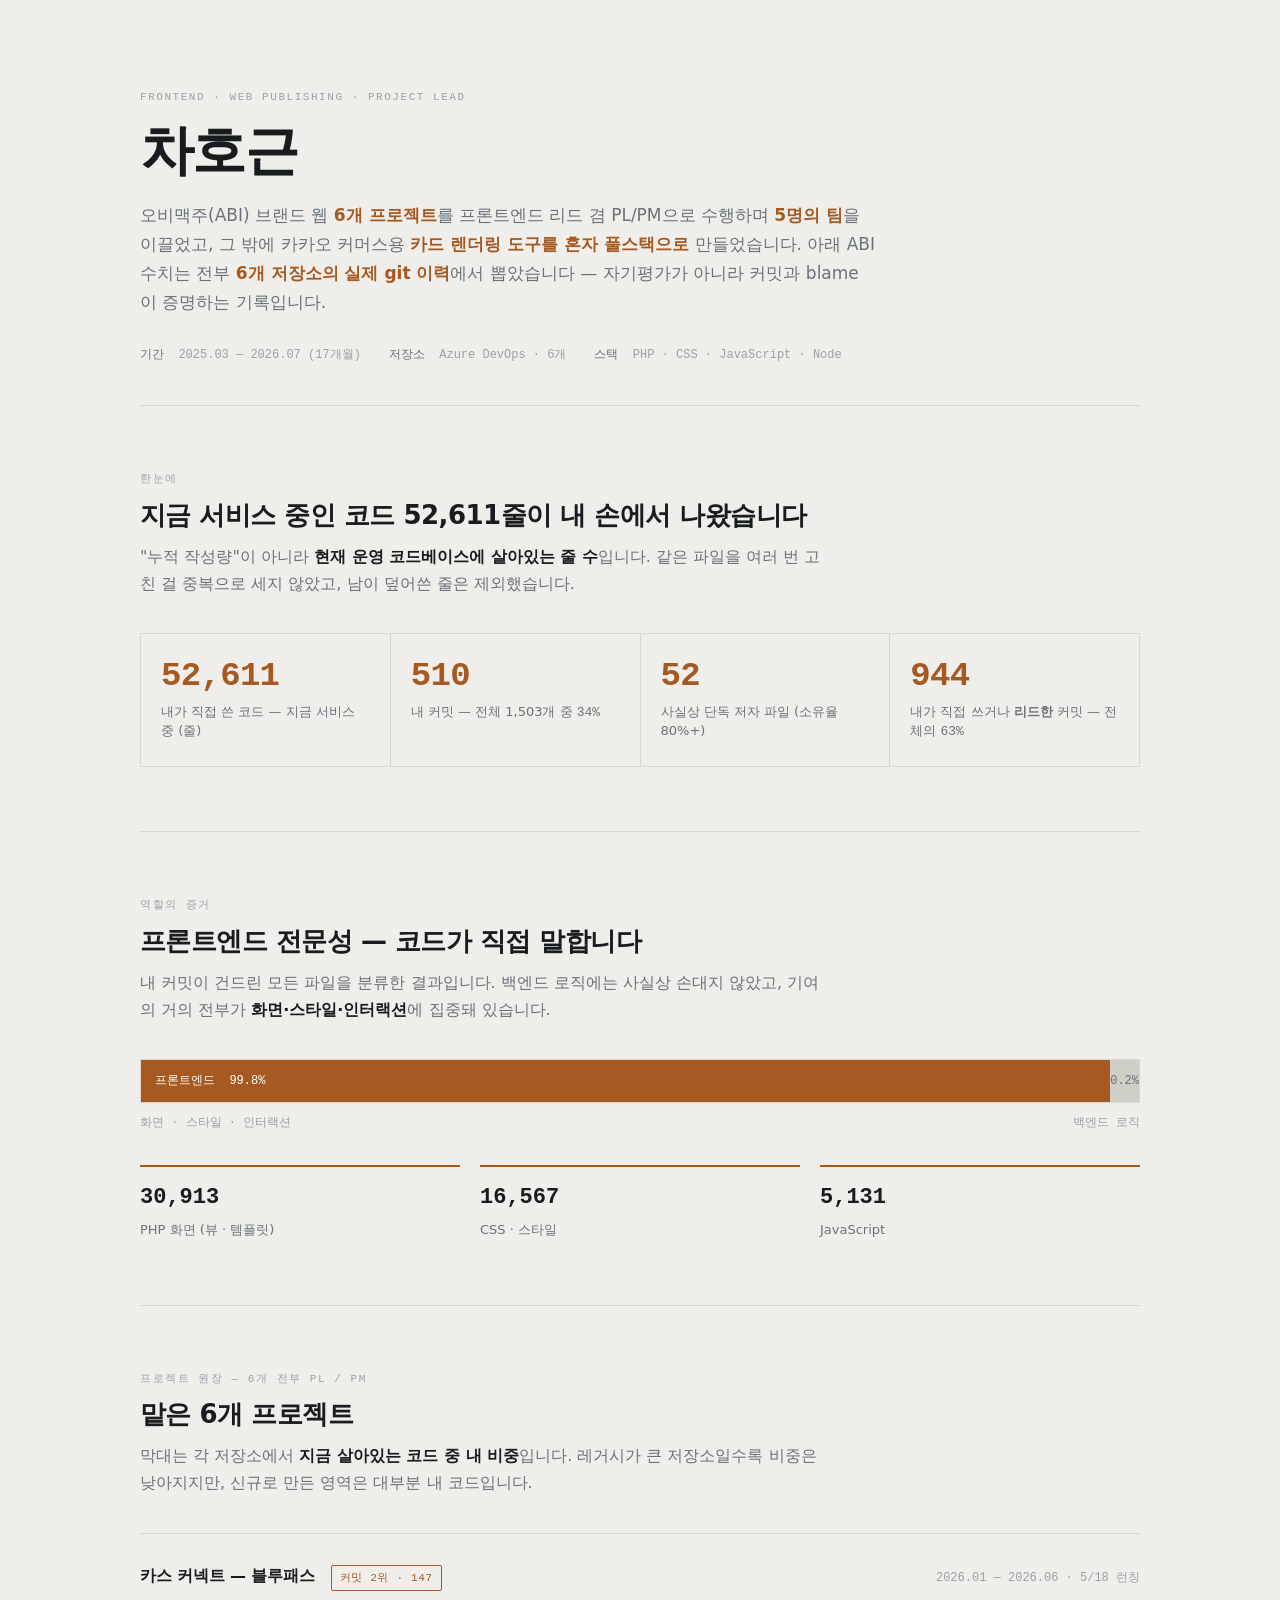
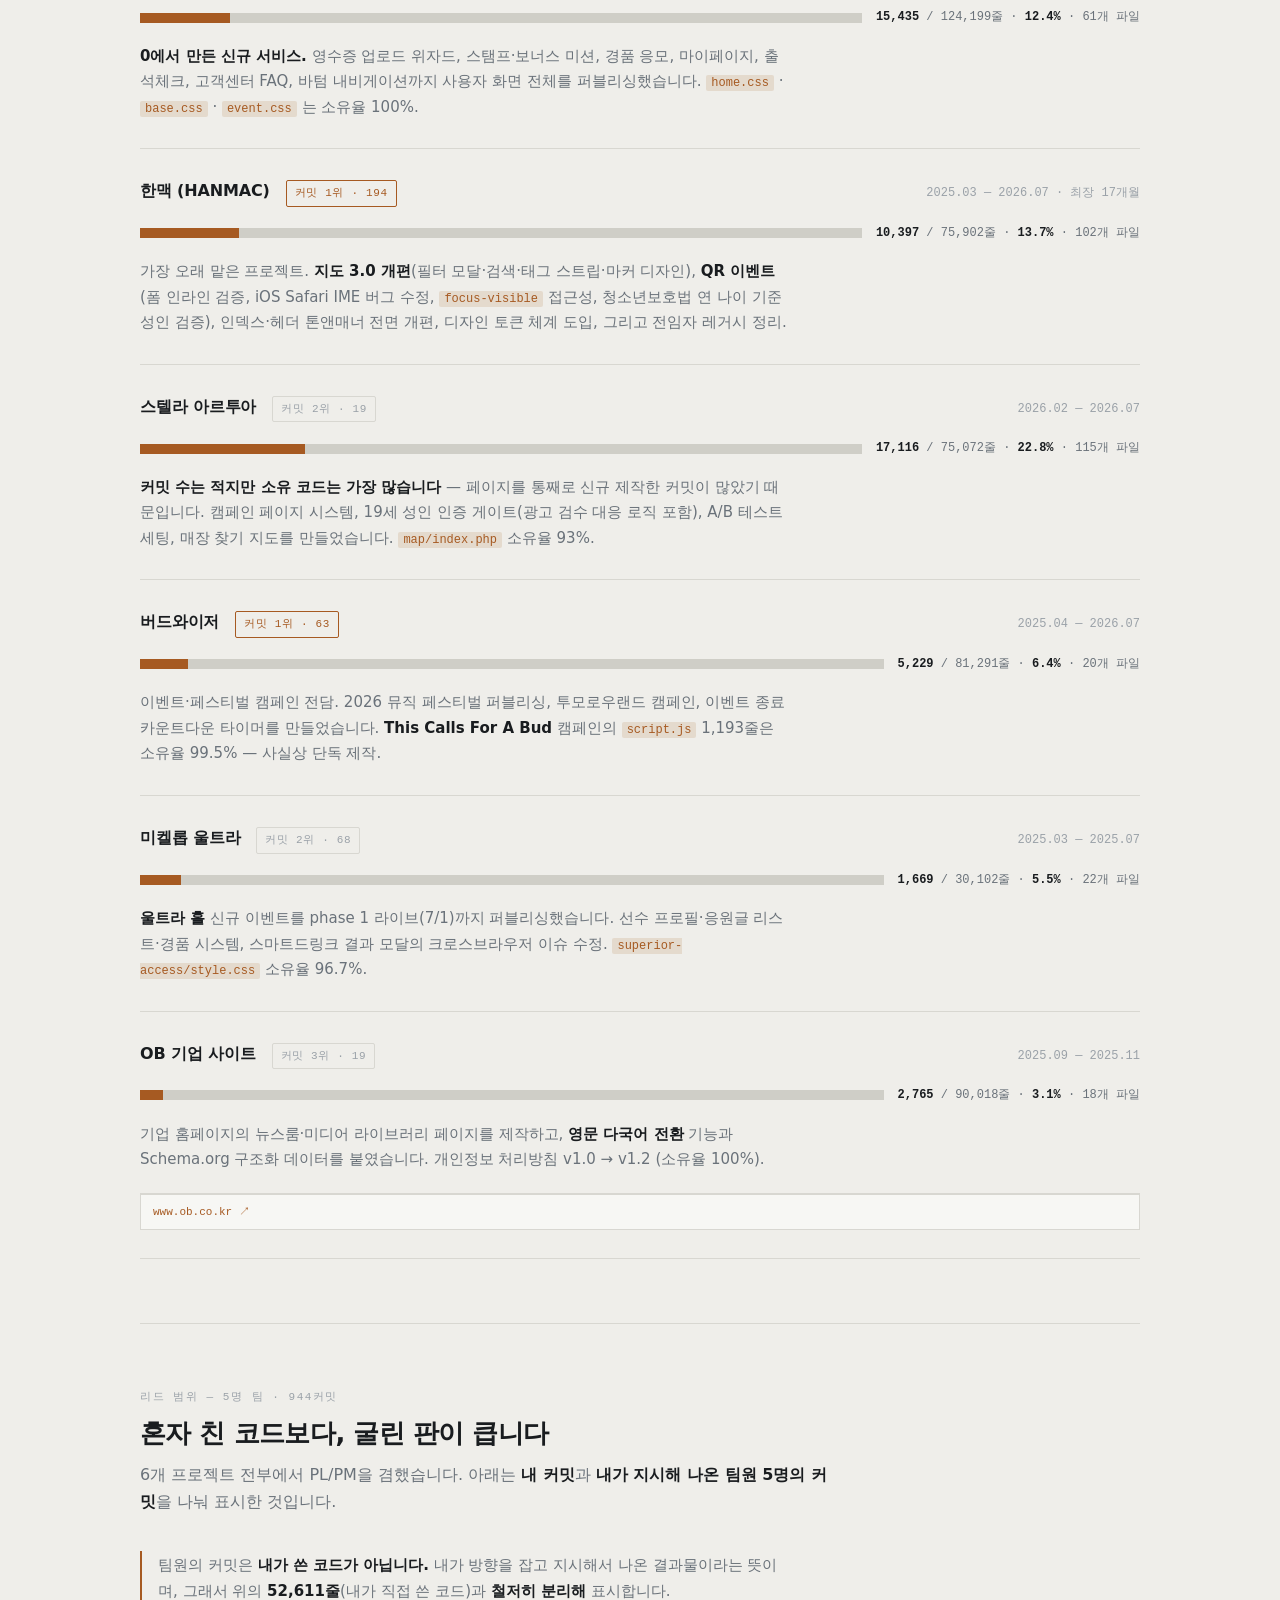
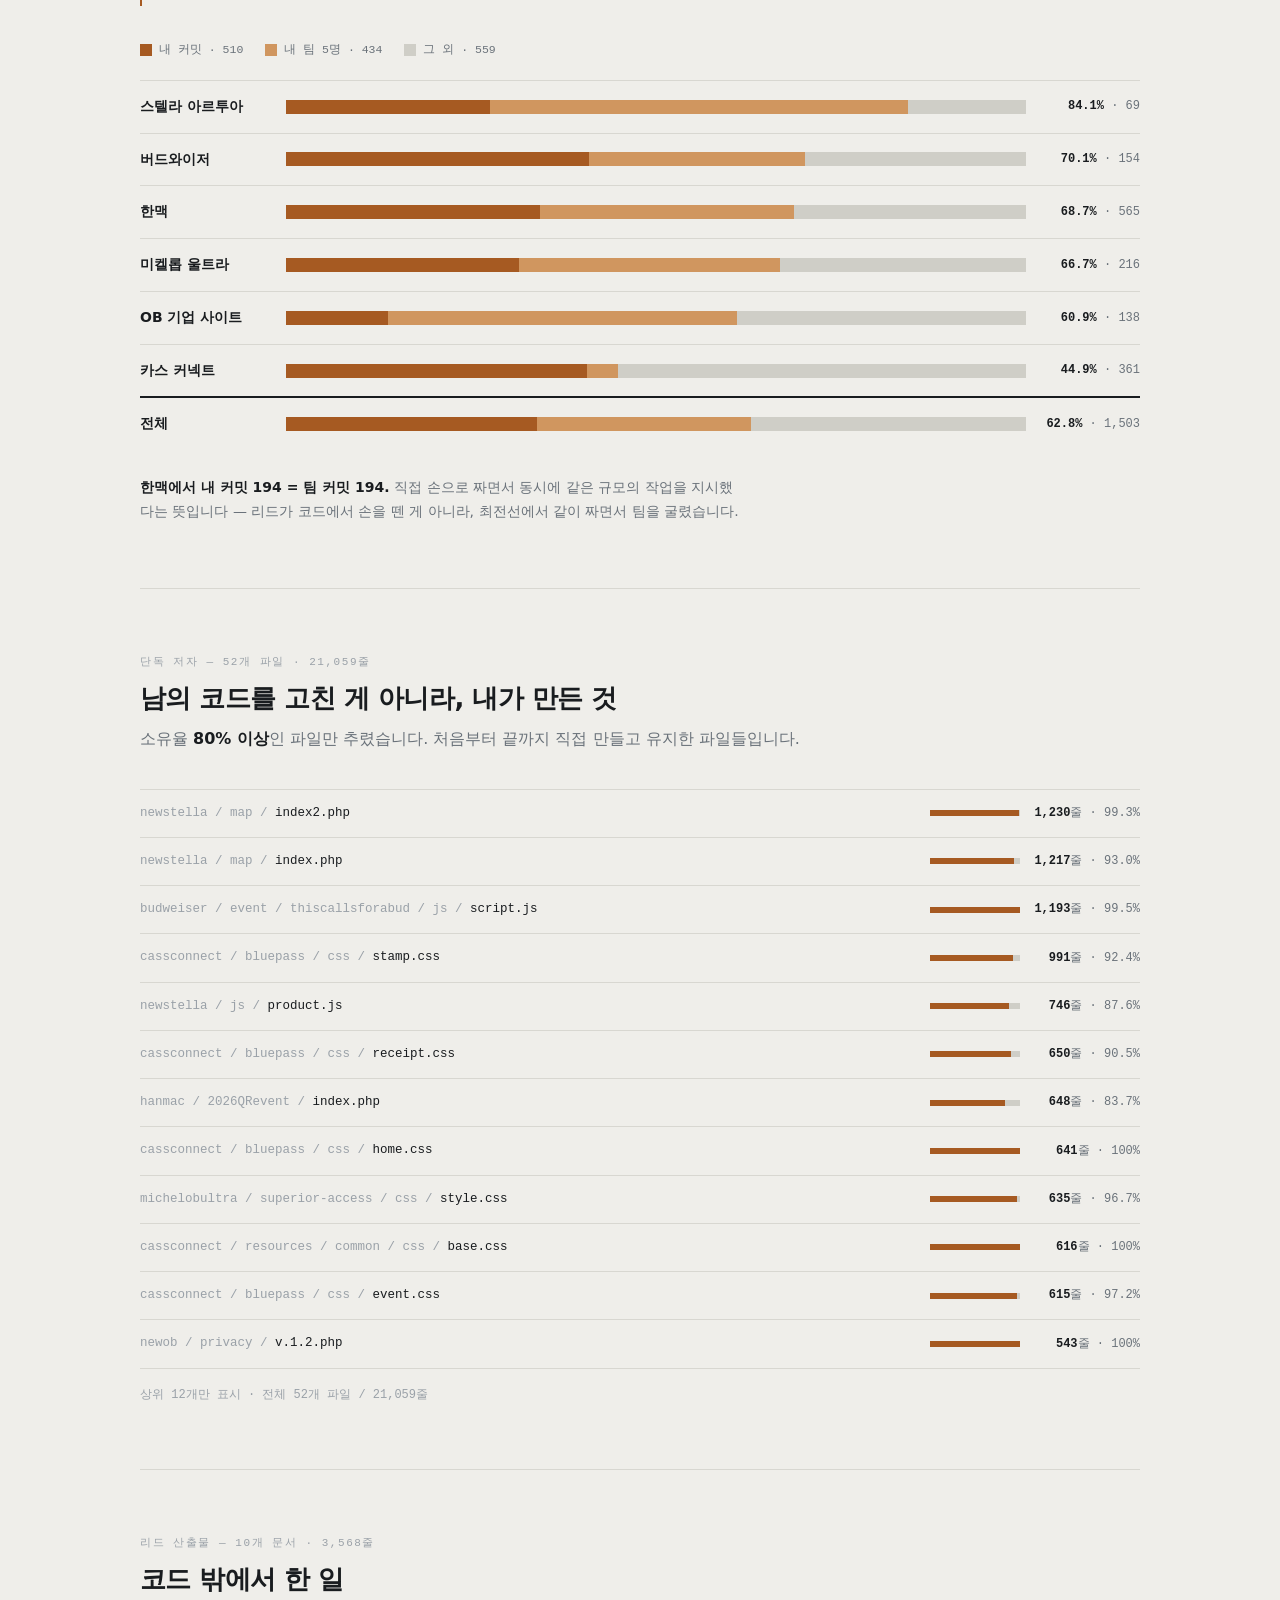
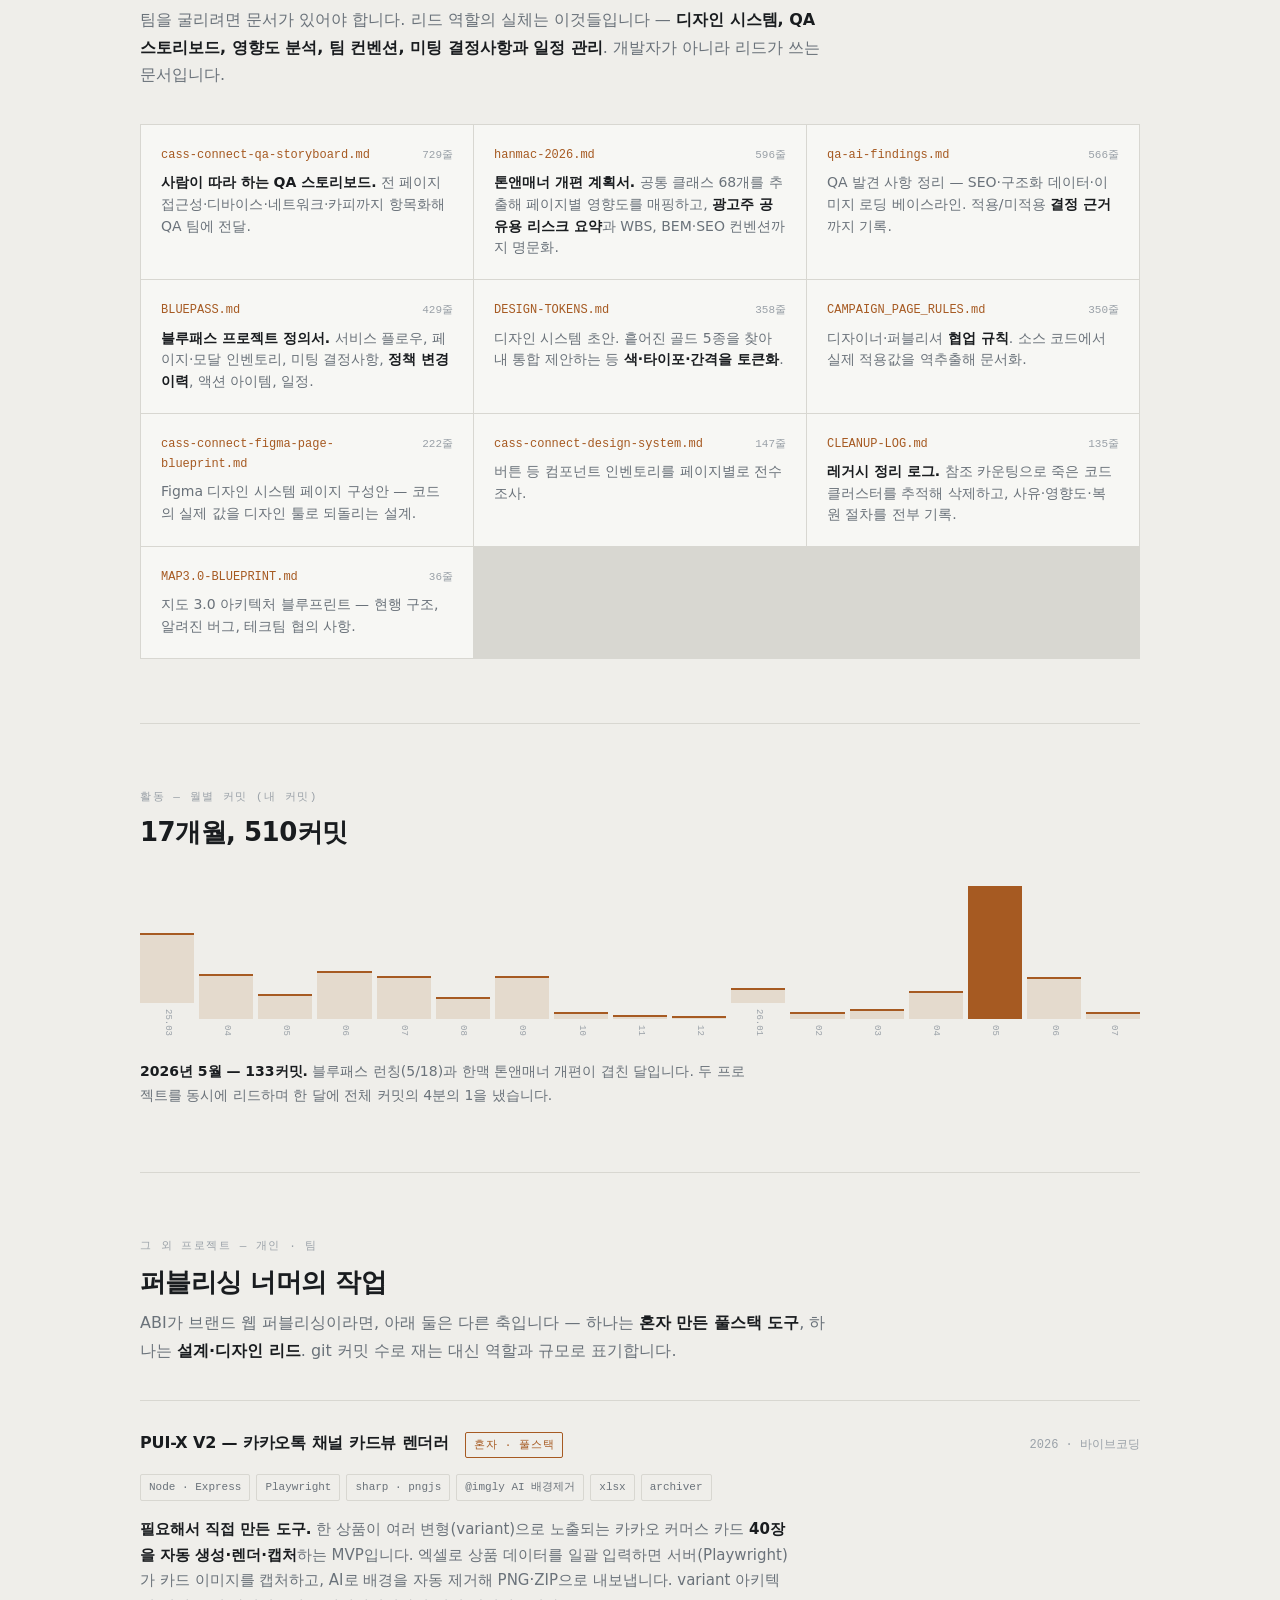
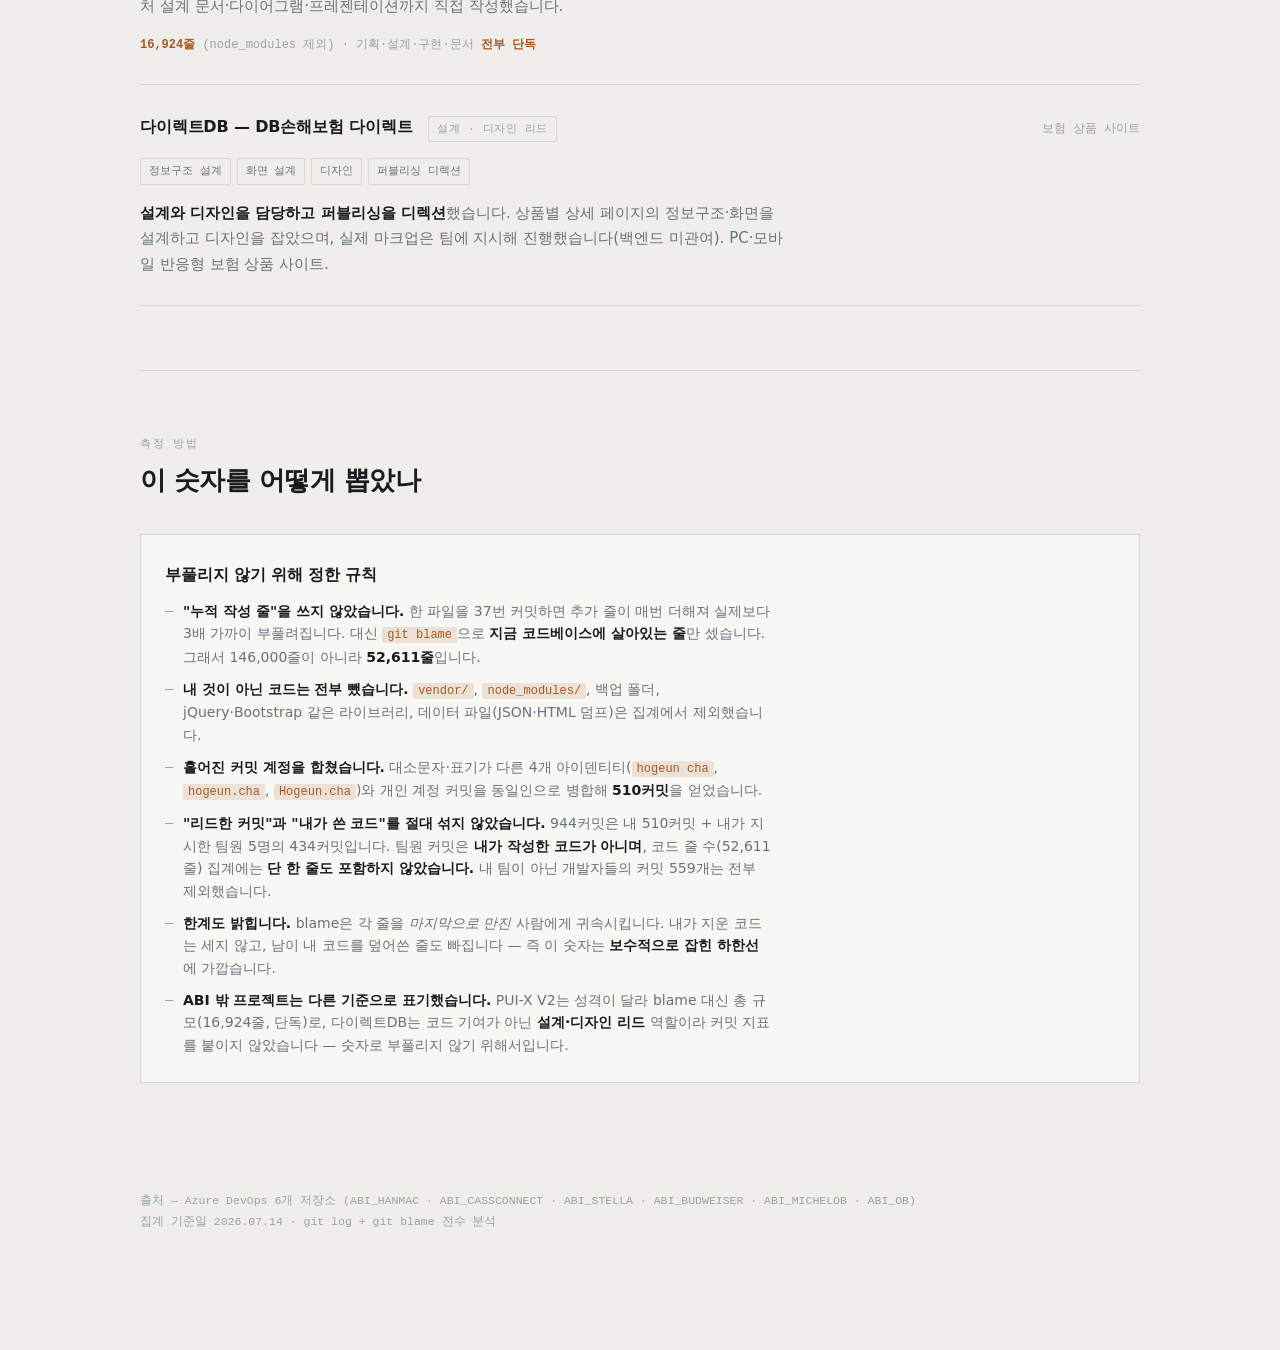
==== index.html @ 6ee3a5ff "og 이미지·라이브 링크 연결, PUI-X V2·다이렉트DB 프로젝트 추가 Co-Authored-By: Claude Opus 4.8 <noreply@anthropic.com>" ====
<!doctype html>
<html lang="ko">
<head>
<meta charset="utf-8">
<meta name="viewport" content="width=device-width, initial-scale=1">
<title>차호근 — 프론트엔드 포트폴리오</title>
<style>
  * { margin: 0; padding: 0; box-sizing: border-box; }

  :root {
    --paper:  #EFEEEA;
    --card:   #F7F7F4;
    --ink:    #191C1F;
    --slate:  #6A727A;
    --faint:  #9AA1A8;
    --hair:   #D8D7D1;
    --accent: #A65A22;
    --accent-mid: #D0965F;
    --accent-soft: rgba(166, 90, 34, 0.14);
    --bar-other: #CFCEC7;

    --sans: "Apple SD Gothic Neo", Pretendard, -apple-system, BlinkMacSystemFont, system-ui, sans-serif;
    --mono: ui-monospace, "SF Mono", SFMono-Regular, Menlo, Consolas, monospace;

    --measure: 68ch;
    --wide: 1000px;
  }

  @media (prefers-color-scheme: dark) {
    :root {
      --paper:  #131619;
      --card:   #1A1D21;
      --ink:    #E7E6E1;
      --slate:  #8D949B;
      --faint:  #6B7278;
      --hair:   #2A2E33;
      --accent: #D68C33;
      --accent-mid: #8C5C2B;
      --accent-soft: rgba(214, 140, 51, 0.16);
      --bar-other: #333940;
    }
  }
  :root[data-theme="dark"] {
    --paper:  #131619; --card: #1A1D21; --ink: #E7E6E1; --slate: #8D949B;
    --faint: #6B7278; --hair: #2A2E33; --accent: #D68C33; --accent-mid: #8C5C2B;
    --accent-soft: rgba(214, 140, 51, 0.16); --bar-other: #333940;
  }
  :root[data-theme="light"] {
    --paper: #EFEEEA; --card: #F7F7F4; --ink: #191C1F; --slate: #6A727A;
    --faint: #9AA1A8; --hair: #D8D7D1; --accent: #A65A22; --accent-mid: #D0965F;
    --accent-soft: rgba(166, 90, 34, 0.14); --bar-other: #CFCEC7;
  }

  body {
    background: var(--paper); color: var(--ink); font-family: var(--sans);
    font-size: 16px; line-height: 1.7; -webkit-font-smoothing: antialiased;
    padding: 0 24px 120px;
  }
  .wrap { max-width: var(--wide); margin: 0 auto; }

  .eyebrow { font-family: var(--mono); font-size: 11px; letter-spacing: 0.14em; text-transform: uppercase; color: var(--faint); }
  h1 { font-size: clamp(34px, 6vw, 54px); font-weight: 800; letter-spacing: -0.03em; line-height: 1.12; text-wrap: balance; margin: 14px 0 0; }
  h2 { font-size: clamp(21px, 3vw, 26px); font-weight: 750; letter-spacing: -0.02em; line-height: 1.3; text-wrap: balance; }
  h3 { font-size: 16px; font-weight: 700; letter-spacing: -0.01em; }
  .lede { font-size: 18px; color: var(--slate); line-height: 1.65; }
  strong { font-weight: 700; color: var(--ink); }
  .num { font-family: var(--mono); font-variant-numeric: tabular-nums; }
  code { font-family: var(--mono); font-size: 12px; }

  header.mast { padding: 88px 0 40px; border-bottom: 1px solid var(--hair); }
  .mast .role { margin-top: 20px; font-size: 17px; color: var(--slate); max-width: var(--measure); }
  .mast .role b { color: var(--accent); font-weight: 700; }
  .meta-row { display: flex; flex-wrap: wrap; gap: 8px 28px; margin-top: 28px; font-family: var(--mono); font-size: 12px; color: var(--faint); }
  .meta-row span b { color: var(--slate); font-weight: 400; }

  section { padding: 64px 0; border-bottom: 1px solid var(--hair); }
  .sec-head { display: flex; flex-direction: column; gap: 10px; margin-bottom: 36px; }
  .sec-head p { max-width: var(--measure); color: var(--slate); }

  .stats { display: grid; grid-template-columns: repeat(auto-fit, minmax(150px, 1fr)); gap: 1px; background: var(--hair); border: 1px solid var(--hair); }
  .stat { background: var(--paper); padding: 24px 20px; }
  .stat .v { font-family: var(--mono); font-variant-numeric: tabular-nums; font-size: clamp(26px, 3.6vw, 34px); font-weight: 600; letter-spacing: -0.02em; color: var(--accent); line-height: 1.1; }
  .stat .k { margin-top: 8px; font-size: 13px; color: var(--slate); line-height: 1.45; }

  .split { margin-top: 12px; display: flex; height: 44px; border: 1px solid var(--hair); overflow: hidden; }
  .split .seg { display: flex; align-items: center; padding: 0 14px; font-family: var(--mono); font-size: 12px; white-space: nowrap; }
  .split .front { background: var(--accent); color: #fff; flex: 998; }
  .split .back  { background: var(--bar-other); color: var(--slate); flex: 2; justify-content: center; padding: 0; }
  .split-key { display: flex; justify-content: space-between; margin-top: 10px; font-family: var(--mono); font-size: 12px; color: var(--faint); }

  .breakdown { margin-top: 32px; display: grid; grid-template-columns: repeat(auto-fit, minmax(170px, 1fr)); gap: 20px; }
  .bd { border-top: 2px solid var(--accent); padding-top: 12px; }
  .bd .v { font-family: var(--mono); font-variant-numeric: tabular-nums; font-size: 22px; font-weight: 600; }
  .bd .k { font-size: 13px; color: var(--slate); margin-top: 2px; }

  .ledger { display: flex; flex-direction: column; }
  .proj { display: flex; flex-direction: column; gap: 16px; padding: 28px 0; border-top: 1px solid var(--hair); }
  .proj:last-child { border-bottom: 1px solid var(--hair); }
  .proj-top { display: flex; flex-wrap: wrap; align-items: baseline; gap: 10px 16px; }
  .proj-top .rank { font-family: var(--mono); font-size: 11px; letter-spacing: 0.06em; padding: 3px 8px; border: 1px solid var(--accent); color: var(--accent); border-radius: 2px; white-space: nowrap; }
  .proj-top .rank.plain { border-color: var(--hair); color: var(--faint); }
  .proj-top .when { font-family: var(--mono); font-size: 12px; color: var(--faint); margin-left: auto; }

  .own { display: flex; align-items: center; gap: 14px; flex-wrap: wrap; }
  .own .track { flex: 1 1 260px; height: 10px; background: var(--bar-other); position: relative; overflow: hidden; }
  .own .fill { position: absolute; inset: 0 auto 0 0; background: var(--accent); }
  .own .lab { font-family: var(--mono); font-variant-numeric: tabular-nums; font-size: 12px; color: var(--slate); white-space: nowrap; }
  .own .lab b { color: var(--ink); font-weight: 600; }
  .proj-work { color: var(--slate); font-size: 15px; max-width: var(--measure); }
  .proj-work b { color: var(--ink); font-weight: 650; }
  .proj-work code { background: var(--accent-soft); color: var(--accent); padding: 1px 5px; border-radius: 2px; }

  /* 스크린샷 슬롯 — img/파일.png 넣으면 자동으로 뜸. 없으면 onerror 로 알아서 사라짐. */
  .shot { margin-top: 4px; border: 1px solid var(--hair); background: var(--card); overflow: hidden; }
  .shot > a { display: block; }
  .shot img { display: block; width: 100%; height: 260px; object-fit: contain; background: var(--card); }
  .shot figcaption { font-family: var(--mono); font-size: 11px; color: var(--faint); padding: 8px 12px; border-top: 1px solid var(--hair); }
  .shot figcaption a { color: var(--accent); text-decoration: none; }
  .shot figcaption a:hover { text-decoration: underline; }

  .tags { display: flex; flex-wrap: wrap; gap: 6px; }
  .tags span { font-family: var(--mono); font-size: 11px; color: var(--slate); border: 1px solid var(--hair); padding: 3px 8px; border-radius: 2px; white-space: nowrap; }
  .proj .meta-line { font-family: var(--mono); font-size: 12px; color: var(--faint); }
  .proj .meta-line b { color: var(--accent); font-weight: 600; }

  .files { display: flex; flex-direction: column; }
  .file { display: grid; grid-template-columns: 1fr auto; align-items: center; gap: 8px 20px; padding: 13px 0; border-top: 1px solid var(--hair); }
  .file:last-child { border-bottom: 1px solid var(--hair); }
  .file .path { font-family: var(--mono); font-size: 12.5px; color: var(--ink); overflow-wrap: anywhere; }
  .file .path .dir { color: var(--faint); }
  .file .right { display: flex; align-items: center; gap: 12px; }
  .file .mini { width: 90px; height: 6px; background: var(--bar-other); position: relative; }
  .file .mini i { position: absolute; inset: 0 auto 0 0; background: var(--accent); display: block; }
  .file .n { font-family: var(--mono); font-variant-numeric: tabular-nums; font-size: 12px; color: var(--slate); white-space: nowrap; min-width: 108px; text-align: right; }
  .file .n b { color: var(--ink); font-weight: 600; }

  .scope-note { border-left: 2px solid var(--accent); padding: 2px 0 2px 16px; margin-bottom: 34px; max-width: var(--measure); font-size: 15px; color: var(--slate); }
  .scope-note b { color: var(--ink); font-weight: 650; }
  .legend { display: flex; flex-wrap: wrap; gap: 8px 22px; margin-bottom: 20px; }
  .legend span { display: flex; align-items: center; gap: 7px; font-family: var(--mono); font-size: 11.5px; color: var(--slate); }
  .legend i { width: 12px; height: 12px; display: block; }
  .legend .k1 { background: var(--accent); } .legend .k2 { background: var(--accent-mid); } .legend .k3 { background: var(--bar-other); }
  .scope-rows { display: flex; flex-direction: column; }
  .srow { display: grid; grid-template-columns: 128px 1fr auto; align-items: center; gap: 8px 18px; padding: 14px 0; border-top: 1px solid var(--hair); }
  .srow:last-of-type { border-bottom: 1px solid var(--hair); }
  .srow.total { border-top: 2px solid var(--ink); border-bottom: none; }
  .srow.total .sname { font-weight: 700; }
  .srow .sname { font-size: 14px; font-weight: 600; }
  .tri { display: flex; height: 14px; overflow: hidden; min-width: 120px; }
  .tri i { display: block; height: 100%; }
  .tri .s1 { background: var(--accent); } .tri .s2 { background: var(--accent-mid); } .tri .s3 { background: var(--bar-other); }
  .srow .sval { font-family: var(--mono); font-variant-numeric: tabular-nums; font-size: 12px; color: var(--slate); white-space: nowrap; min-width: 96px; text-align: right; }
  .srow .sval b { color: var(--ink); font-weight: 600; }

  .docs { display: grid; grid-template-columns: repeat(auto-fit, minmax(260px, 1fr)); gap: 1px; background: var(--hair); border: 1px solid var(--hair); }
  .doc { background: var(--card); padding: 20px; display: flex; flex-direction: column; gap: 7px; }
  .doc .dt { display: flex; align-items: baseline; justify-content: space-between; gap: 12px; }
  .doc .dname { font-family: var(--mono); font-size: 12px; color: var(--accent); overflow-wrap: anywhere; }
  .doc .dlines { font-family: var(--mono); font-variant-numeric: tabular-nums; font-size: 11px; color: var(--faint); white-space: nowrap; }
  .doc .dwhat { font-size: 14px; color: var(--slate); line-height: 1.55; }
  .doc .dwhat b { color: var(--ink); font-weight: 650; }

  .tl-scroll { overflow-x: auto; padding-bottom: 8px; }
  .tl { display: flex; align-items: flex-end; gap: 5px; height: 150px; min-width: 620px; }
  .tl .m { flex: 1; display: flex; flex-direction: column; justify-content: flex-end; align-items: center; gap: 6px; height: 100%; }
  .tl .b { width: 100%; background: var(--accent-soft); border-top: 2px solid var(--accent); min-height: 2px; }
  .tl .b.peak { background: var(--accent); }
  .tl .lab { font-family: var(--mono); font-size: 9px; color: var(--faint); writing-mode: vertical-rl; }
  .tl-note { margin-top: 16px; font-size: 14px; color: var(--slate); max-width: var(--measure); }
  .tl-note b { color: var(--ink); font-weight: 650; }

  .method { background: var(--card); border: 1px solid var(--hair); padding: 26px 24px; }
  .method h3 { margin-bottom: 12px; }
  .method ul { list-style: none; display: flex; flex-direction: column; gap: 10px; }
  .method li { font-size: 14px; color: var(--slate); line-height: 1.6; padding-left: 18px; position: relative; max-width: var(--measure); }
  .method li::before { content: "—"; position: absolute; left: 0; color: var(--faint); font-family: var(--mono); }
  .method li b { color: var(--ink); font-weight: 650; }
  .method code { background: var(--accent-soft); color: var(--accent); padding: 1px 5px; border-radius: 2px; }

  footer { padding: 44px 0 0; font-family: var(--mono); font-size: 11.5px; color: var(--faint); line-height: 1.8; }

  @media (max-width: 620px) {
    body { padding: 0 18px 80px; }
    header.mast { padding-top: 56px; }
    .proj-top .when { margin-left: 0; width: 100%; }
    .file { grid-template-columns: 1fr; }
    .file .right { justify-content: space-between; }
    .file .n { text-align: left; }
  }
</style>
</head>
<body>
<div class="wrap">

  <header class="mast">
    <div class="eyebrow">Frontend · Web Publishing · Project Lead</div>
    <h1>차호근</h1>
    <p class="role">
      오비맥주(ABI) 브랜드 웹 <b>6개 프로젝트</b>를 프론트엔드 리드 겸 PL/PM으로 수행하며 <b>5명의 팀</b>을 이끌었고,
      그 밖에 카카오 커머스용 <b>카드 렌더링 도구를 혼자 풀스택으로</b> 만들었습니다.
      아래 ABI 수치는 전부 <b>6개 저장소의 실제 git 이력</b>에서 뽑았습니다 — 자기평가가 아니라 커밋과 blame이 증명하는 기록입니다.
    </p>
    <div class="meta-row">
      <span><b>기간</b> &nbsp;2025.03 — 2026.07 (17개월)</span>
      <span><b>저장소</b> &nbsp;Azure DevOps · 6개</span>
      <span><b>스택</b> &nbsp;PHP · CSS · JavaScript · Node</span>
    </div>
  </header>

  <section>
    <div class="sec-head">
      <div class="eyebrow">한눈에</div>
      <h2>지금 서비스 중인 코드 52,611줄이 내 손에서 나왔습니다</h2>
      <p>"누적 작성량"이 아니라 <strong>현재 운영 코드베이스에 살아있는 줄 수</strong>입니다. 같은 파일을 여러 번 고친 걸 중복으로 세지 않았고, 남이 덮어쓴 줄은 제외했습니다.</p>
    </div>
    <div class="stats">
      <div class="stat"><div class="v">52,611</div><div class="k">내가 직접 쓴 코드 — 지금 서비스 중 (줄)</div></div>
      <div class="stat"><div class="v">510</div><div class="k">내 커밋 — 전체 1,503개 중 <span class="num">34%</span></div></div>
      <div class="stat"><div class="v">52</div><div class="k">사실상 단독 저자 파일 (소유율 80%+)</div></div>
      <div class="stat"><div class="v">944</div><div class="k">내가 직접 쓰거나 <b style="font-weight:650">리드한</b> 커밋 — 전체의 <span class="num">63%</span></div></div>
    </div>
  </section>

  <section>
    <div class="sec-head">
      <div class="eyebrow">역할의 증거</div>
      <h2>프론트엔드 전문성 — 코드가 직접 말합니다</h2>
      <p>내 커밋이 건드린 모든 파일을 분류한 결과입니다. 백엔드 로직에는 사실상 손대지 않았고, 기여의 거의 전부가 <strong>화면·스타일·인터랙션</strong>에 집중돼 있습니다.</p>
    </div>
    <div class="split" role="img" aria-label="프론트엔드 99.8퍼센트, 백엔드 0.2퍼센트">
      <div class="seg front">프론트엔드 &nbsp;99.8%</div>
      <div class="seg back">0.2%</div>
    </div>
    <div class="split-key"><span>화면 · 스타일 · 인터랙션</span><span>백엔드 로직</span></div>
    <div class="breakdown">
      <div class="bd"><div class="v">30,913</div><div class="k">PHP 화면 (뷰 · 템플릿)</div></div>
      <div class="bd"><div class="v">16,567</div><div class="k">CSS · 스타일</div></div>
      <div class="bd"><div class="v">5,131</div><div class="k">JavaScript</div></div>
    </div>
  </section>

  <section>
    <div class="sec-head">
      <div class="eyebrow">프로젝트 원장 — 6개 전부 PL / PM</div>
      <h2>맡은 6개 프로젝트</h2>
      <p>막대는 각 저장소에서 <strong>지금 살아있는 코드 중 내 비중</strong>입니다. 레거시가 큰 저장소일수록 비중은 낮아지지만, 신규로 만든 영역은 대부분 내 코드입니다.</p>
    </div>
    <div class="ledger">

      <article class="proj">
        <div class="proj-top"><h3>카스 커넥트 — 블루패스</h3><span class="rank">커밋 2위 · 147</span><span class="when">2026.01 — 2026.06 · 5/18 런칭</span></div>
        <div class="own"><div class="track"><div class="fill" style="width:12.4%"></div></div><div class="lab"><b>15,435</b> / 124,199줄 · <b>12.4%</b> · 61개 파일</div></div>
        <p class="proj-work"><b>0에서 만든 신규 서비스.</b> 영수증 업로드 위자드, 스탬프·보너스 미션, 경품 응모, 마이페이지, 출석체크, 고객센터 FAQ, 바텀 내비게이션까지 사용자 화면 전체를 퍼블리싱했습니다. <code>home.css</code> · <code>base.css</code> · <code>event.css</code> 는 소유율 100%.</p>
        <figure class="shot"><a href="https://connect.cass.co.kr/bluepass" target="_blank" rel="noopener"><img src="https://connect.cass.co.kr/resources/bluepass/images/common/cass-connect-og-image.jpg" alt="카스 커넥트 블루패스 화면" loading="lazy" onerror="this.closest('.shot').remove()"></a><figcaption><a href="https://connect.cass.co.kr/bluepass" target="_blank" rel="noopener">connect.cass.co.kr/bluepass ↗</a></figcaption></figure>
      </article>

      <article class="proj">
        <div class="proj-top"><h3>한맥 (HANMAC)</h3><span class="rank">커밋 1위 · 194</span><span class="when">2025.03 — 2026.07 · 최장 17개월</span></div>
        <div class="own"><div class="track"><div class="fill" style="width:13.7%"></div></div><div class="lab"><b>10,397</b> / 75,902줄 · <b>13.7%</b> · 102개 파일</div></div>
        <p class="proj-work">가장 오래 맡은 프로젝트. <b>지도 3.0 개편</b>(필터 모달·검색·태그 스트립·마커 디자인), <b>QR 이벤트</b>(폼 인라인 검증, iOS Safari IME 버그 수정, <code>focus-visible</code> 접근성, 청소년보호법 연 나이 기준 성인 검증), 인덱스·헤더 톤앤매너 전면 개편, 디자인 토큰 체계 도입, 그리고 전임자 레거시 정리.</p>
        <figure class="shot"><a href="https://hanmac.ob.co.kr" target="_blank" rel="noopener"><img src="https://hanmac.ob.co.kr/resources/images/common/Hanmac_thumbnail.webp" alt="한맥 화면" loading="lazy" onerror="this.closest('.shot').remove()"></a><figcaption><a href="https://hanmac.ob.co.kr" target="_blank" rel="noopener">hanmac.ob.co.kr ↗</a></figcaption></figure>
      </article>

      <article class="proj">
        <div class="proj-top"><h3>스텔라 아르투아</h3><span class="rank plain">커밋 2위 · 19</span><span class="when">2026.02 — 2026.07</span></div>
        <div class="own"><div class="track"><div class="fill" style="width:22.8%"></div></div><div class="lab"><b>17,116</b> / 75,072줄 · <b>22.8%</b> · 115개 파일</div></div>
        <p class="proj-work"><b>커밋 수는 적지만 소유 코드는 가장 많습니다</b> — 페이지를 통째로 신규 제작한 커밋이 많았기 때문입니다. 캠페인 페이지 시스템, 19세 성인 인증 게이트(광고 검수 대응 로직 포함), A/B 테스트 세팅, 매장 찾기 지도를 만들었습니다. <code>map/index.php</code> 소유율 93%.</p>
        <figure class="shot"><a href="https://www.stellaartois.co.kr" target="_blank" rel="noopener"><img src="https://www.stellaartois.co.kr/themes/stella/img/SA_logo_new.png" alt="스텔라 아르투아" loading="lazy" onerror="this.closest('.shot').remove()"></a><figcaption><a href="https://www.stellaartois.co.kr" target="_blank" rel="noopener">stellaartois.co.kr ↗</a></figcaption></figure>
      </article>

      <article class="proj">
        <div class="proj-top"><h3>버드와이저</h3><span class="rank">커밋 1위 · 63</span><span class="when">2025.04 — 2026.07</span></div>
        <div class="own"><div class="track"><div class="fill" style="width:6.4%"></div></div><div class="lab"><b>5,229</b> / 81,291줄 · <b>6.4%</b> · 20개 파일</div></div>
        <p class="proj-work">이벤트·페스티벌 캠페인 전담. 2026 뮤직 페스티벌 퍼블리싱, 투모로우랜드 캠페인, 이벤트 종료 카운트다운 타이머를 만들었습니다. <b>This Calls For A Bud</b> 캠페인의 <code>script.js</code> 1,193줄은 소유율 99.5% — 사실상 단독 제작.</p>
        <figure class="shot"><a href="https://www.budweiser.kr" target="_blank" rel="noopener"><img src="https://www.budweiser.kr/themes/budweiser/images/shareThumb2_1200x627.png" alt="버드와이저 화면" loading="lazy" onerror="this.closest('.shot').remove()"></a><figcaption><a href="https://www.budweiser.kr" target="_blank" rel="noopener">budweiser.kr ↗</a></figcaption></figure>
      </article>

      <article class="proj">
        <div class="proj-top"><h3>미켈롭 울트라</h3><span class="rank plain">커밋 2위 · 68</span><span class="when">2025.03 — 2025.07</span></div>
        <div class="own"><div class="track"><div class="fill" style="width:5.5%"></div></div><div class="lab"><b>1,669</b> / 30,102줄 · <b>5.5%</b> · 22개 파일</div></div>
        <p class="proj-work"><b>울트라 홀</b> 신규 이벤트를 phase 1 라이브(7/1)까지 퍼블리싱했습니다. 선수 프로필·응원글 리스트·경품 시스템, 스마트드링크 결과 모달의 크로스브라우저 이슈 수정. <code>superior-access/style.css</code> 소유율 96.7%.</p>
        <figure class="shot"><a href="https://www.michelobultra.co.kr" target="_blank" rel="noopener"><img src="https://www.michelobultra.co.kr/images/og_img_new.jpg" alt="미켈롭 울트라 화면" loading="lazy" onerror="this.closest('.shot').remove()"></a><figcaption><a href="https://www.michelobultra.co.kr" target="_blank" rel="noopener">michelobultra.co.kr ↗</a></figcaption></figure>
      </article>

      <article class="proj">
        <div class="proj-top"><h3>OB 기업 사이트</h3><span class="rank plain">커밋 3위 · 19</span><span class="when">2025.09 — 2025.11</span></div>
        <div class="own"><div class="track"><div class="fill" style="width:3.1%"></div></div><div class="lab"><b>2,765</b> / 90,018줄 · <b>3.1%</b> · 18개 파일</div></div>
        <p class="proj-work">기업 홈페이지의 뉴스룸·미디어 라이브러리 페이지를 제작하고, <b>영문 다국어 전환</b> 기능과 Schema.org 구조화 데이터를 붙였습니다. 개인정보 처리방침 v1.0 → v1.2 (소유율 100%).</p>
        <figure class="shot"><figcaption><a href="https://www.ob.co.kr" target="_blank" rel="noopener">www.ob.co.kr ↗</a></figcaption></figure>
      </article>

    </div>
  </section>

  <section>
    <div class="sec-head">
      <div class="eyebrow">리드 범위 — 5명 팀 · 944커밋</div>
      <h2>혼자 친 코드보다, 굴린 판이 큽니다</h2>
      <p>6개 프로젝트 전부에서 PL/PM을 겸했습니다. 아래는 <strong>내 커밋</strong>과 <strong>내가 지시해 나온 팀원 5명의 커밋</strong>을 나눠 표시한 것입니다.</p>
    </div>
    <p class="scope-note">팀원의 커밋은 <b>내가 쓴 코드가 아닙니다.</b> 내가 방향을 잡고 지시해서 나온 결과물이라는 뜻이며, 그래서 위의 <b>52,611줄</b>(내가 직접 쓴 코드)과 <b>철저히 분리해</b> 표시합니다.</p>
    <div class="legend">
      <span><i class="k1"></i> 내 커밋 · 510</span>
      <span><i class="k2"></i> 내 팀 5명 · 434</span>
      <span><i class="k3"></i> 그 외 · 559</span>
    </div>
    <div class="scope-rows">
      <div class="srow"><div class="sname">스텔라 아르투아</div><div class="tri" role="img" aria-label="내 커밋 19, 내 팀 39, 그 외 11. 나와 팀 합계 84.1%"><i class="s1" style="width:27.5%"></i><i class="s2" style="width:56.5%"></i><i class="s3" style="width:16.0%"></i></div><div class="sval"><b>84.1%</b> · 69</div></div>
      <div class="srow"><div class="sname">버드와이저</div><div class="tri" role="img" aria-label="내 커밋 63, 내 팀 45, 그 외 46. 나와 팀 합계 70.1%"><i class="s1" style="width:40.9%"></i><i class="s2" style="width:29.2%"></i><i class="s3" style="width:29.9%"></i></div><div class="sval"><b>70.1%</b> · 154</div></div>
      <div class="srow"><div class="sname">한맥</div><div class="tri" role="img" aria-label="내 커밋 194, 내 팀 194, 그 외 177. 나와 팀 합계 68.7%"><i class="s1" style="width:34.3%"></i><i class="s2" style="width:34.3%"></i><i class="s3" style="width:31.4%"></i></div><div class="sval"><b>68.7%</b> · 565</div></div>
      <div class="srow"><div class="sname">미켈롭 울트라</div><div class="tri" role="img" aria-label="내 커밋 68, 내 팀 76, 그 외 72. 나와 팀 합계 66.7%"><i class="s1" style="width:31.5%"></i><i class="s2" style="width:35.2%"></i><i class="s3" style="width:33.3%"></i></div><div class="sval"><b>66.7%</b> · 216</div></div>
      <div class="srow"><div class="sname">OB 기업 사이트</div><div class="tri" role="img" aria-label="내 커밋 19, 내 팀 65, 그 외 54. 나와 팀 합계 60.9%"><i class="s1" style="width:13.8%"></i><i class="s2" style="width:47.1%"></i><i class="s3" style="width:39.1%"></i></div><div class="sval"><b>60.9%</b> · 138</div></div>
      <div class="srow"><div class="sname">카스 커넥트</div><div class="tri" role="img" aria-label="내 커밋 147, 내 팀 15, 그 외 199. 나와 팀 합계 44.9%"><i class="s1" style="width:40.7%"></i><i class="s2" style="width:4.2%"></i><i class="s3" style="width:55.1%"></i></div><div class="sval"><b>44.9%</b> · 361</div></div>
      <div class="srow total"><div class="sname">전체</div><div class="tri" role="img" aria-label="전체 1503커밋 중 내 커밋 510, 내 팀 434, 그 외 559. 나와 팀 합계 62.8%"><i class="s1" style="width:33.9%"></i><i class="s2" style="width:28.9%"></i><i class="s3" style="width:37.2%"></i></div><div class="sval"><b>62.8%</b> · 1,503</div></div>
    </div>
    <p class="tl-note" style="margin-top:26px"><b>한맥에서 내 커밋 194 = 팀 커밋 194.</b> 직접 손으로 짜면서 동시에 같은 규모의 작업을 지시했다는 뜻입니다 — 리드가 코드에서 손을 뗀 게 아니라, 최전선에서 같이 짜면서 팀을 굴렸습니다.</p>
  </section>

  <section>
    <div class="sec-head">
      <div class="eyebrow">단독 저자 — 52개 파일 · 21,059줄</div>
      <h2>남의 코드를 고친 게 아니라, 내가 만든 것</h2>
      <p>소유율 <strong>80% 이상</strong>인 파일만 추렸습니다. 처음부터 끝까지 직접 만들고 유지한 파일들입니다.</p>
    </div>
    <div class="files">
      <div class="file"><div class="path"><span class="dir">newstella / map /</span> index2.php</div><div class="right"><div class="mini" role="img" aria-label="소유율 99.3%"><i style="width:99.3%"></i></div><div class="n"><b>1,230</b>줄 · 99.3%</div></div></div>
      <div class="file"><div class="path"><span class="dir">newstella / map /</span> index.php</div><div class="right"><div class="mini" role="img" aria-label="소유율 93.0%"><i style="width:93%"></i></div><div class="n"><b>1,217</b>줄 · 93.0%</div></div></div>
      <div class="file"><div class="path"><span class="dir">budweiser / event / thiscallsforabud / js /</span> script.js</div><div class="right"><div class="mini" role="img" aria-label="소유율 99.5%"><i style="width:99.5%"></i></div><div class="n"><b>1,193</b>줄 · 99.5%</div></div></div>
      <div class="file"><div class="path"><span class="dir">cassconnect / bluepass / css /</span> stamp.css</div><div class="right"><div class="mini" role="img" aria-label="소유율 92.4%"><i style="width:92.4%"></i></div><div class="n"><b>991</b>줄 · 92.4%</div></div></div>
      <div class="file"><div class="path"><span class="dir">newstella / js /</span> product.js</div><div class="right"><div class="mini" role="img" aria-label="소유율 87.6%"><i style="width:87.6%"></i></div><div class="n"><b>746</b>줄 · 87.6%</div></div></div>
      <div class="file"><div class="path"><span class="dir">cassconnect / bluepass / css /</span> receipt.css</div><div class="right"><div class="mini" role="img" aria-label="소유율 90.5%"><i style="width:90.5%"></i></div><div class="n"><b>650</b>줄 · 90.5%</div></div></div>
      <div class="file"><div class="path"><span class="dir">hanmac / 2026QRevent /</span> index.php</div><div class="right"><div class="mini" role="img" aria-label="소유율 83.7%"><i style="width:83.7%"></i></div><div class="n"><b>648</b>줄 · 83.7%</div></div></div>
      <div class="file"><div class="path"><span class="dir">cassconnect / bluepass / css /</span> home.css</div><div class="right"><div class="mini" role="img" aria-label="소유율 100%"><i style="width:100%"></i></div><div class="n"><b>641</b>줄 · 100%</div></div></div>
      <div class="file"><div class="path"><span class="dir">michelobultra / superior-access / css /</span> style.css</div><div class="right"><div class="mini" role="img" aria-label="소유율 96.7%"><i style="width:96.7%"></i></div><div class="n"><b>635</b>줄 · 96.7%</div></div></div>
      <div class="file"><div class="path"><span class="dir">cassconnect / resources / common / css /</span> base.css</div><div class="right"><div class="mini" role="img" aria-label="소유율 100%"><i style="width:100%"></i></div><div class="n"><b>616</b>줄 · 100%</div></div></div>
      <div class="file"><div class="path"><span class="dir">cassconnect / bluepass / css /</span> event.css</div><div class="right"><div class="mini" role="img" aria-label="소유율 97.2%"><i style="width:97.2%"></i></div><div class="n"><b>615</b>줄 · 97.2%</div></div></div>
      <div class="file"><div class="path"><span class="dir">newob / privacy /</span> v.1.2.php</div><div class="right"><div class="mini" role="img" aria-label="소유율 100%"><i style="width:100%"></i></div><div class="n"><b>543</b>줄 · 100%</div></div></div>
    </div>
    <p style="margin-top:16px;font-family:var(--mono);font-size:12px;color:var(--faint)">상위 12개만 표시 · 전체 52개 파일 / 21,059줄</p>
  </section>

  <section>
    <div class="sec-head">
      <div class="eyebrow">리드 산출물 — 10개 문서 · 3,568줄</div>
      <h2>코드 밖에서 한 일</h2>
      <p>팀을 굴리려면 문서가 있어야 합니다. 리드 역할의 실체는 이것들입니다 — <strong>디자인 시스템, QA 스토리보드, 영향도 분석, 팀 컨벤션, 미팅 결정사항과 일정 관리</strong>. 개발자가 아니라 리드가 쓰는 문서입니다.</p>
    </div>
    <div class="docs">
      <div class="doc"><div class="dt"><span class="dname">cass-connect-qa-storyboard.md</span><span class="dlines">729줄</span></div><div class="dwhat"><b>사람이 따라 하는 QA 스토리보드.</b> 전 페이지 접근성·디바이스·네트워크·카피까지 항목화해 QA 팀에 전달.</div></div>
      <div class="doc"><div class="dt"><span class="dname">hanmac-2026.md</span><span class="dlines">596줄</span></div><div class="dwhat"><b>톤앤매너 개편 계획서.</b> 공통 클래스 68개를 추출해 페이지별 영향도를 매핑하고, <b>광고주 공유용 리스크 요약</b>과 WBS, BEM·SEO 컨벤션까지 명문화.</div></div>
      <div class="doc"><div class="dt"><span class="dname">qa-ai-findings.md</span><span class="dlines">566줄</span></div><div class="dwhat">QA 발견 사항 정리 — SEO·구조화 데이터·이미지 로딩 베이스라인. 적용/미적용 <b>결정 근거</b>까지 기록.</div></div>
      <div class="doc"><div class="dt"><span class="dname">BLUEPASS.md</span><span class="dlines">429줄</span></div><div class="dwhat"><b>블루패스 프로젝트 정의서.</b> 서비스 플로우, 페이지·모달 인벤토리, 미팅 결정사항, <b>정책 변경 이력</b>, 액션 아이템, 일정.</div></div>
      <div class="doc"><div class="dt"><span class="dname">DESIGN-TOKENS.md</span><span class="dlines">358줄</span></div><div class="dwhat">디자인 시스템 초안. 흩어진 골드 5종을 찾아내 통합 제안하는 등 <b>색·타이포·간격을 토큰화</b>.</div></div>
      <div class="doc"><div class="dt"><span class="dname">CAMPAIGN_PAGE_RULES.md</span><span class="dlines">350줄</span></div><div class="dwhat">디자이너·퍼블리셔 <b>협업 규칙</b>. 소스 코드에서 실제 적용값을 역추출해 문서화.</div></div>
      <div class="doc"><div class="dt"><span class="dname">cass-connect-figma-page-blueprint.md</span><span class="dlines">222줄</span></div><div class="dwhat">Figma 디자인 시스템 페이지 구성안 — 코드의 실제 값을 디자인 툴로 되돌리는 설계.</div></div>
      <div class="doc"><div class="dt"><span class="dname">cass-connect-design-system.md</span><span class="dlines">147줄</span></div><div class="dwhat">버튼 등 컴포넌트 인벤토리를 페이지별로 전수 조사.</div></div>
      <div class="doc"><div class="dt"><span class="dname">CLEANUP-LOG.md</span><span class="dlines">135줄</span></div><div class="dwhat"><b>레거시 정리 로그.</b> 참조 카운팅으로 죽은 코드 클러스터를 추적해 삭제하고, 사유·영향도·복원 절차를 전부 기록.</div></div>
      <div class="doc"><div class="dt"><span class="dname">MAP3.0-BLUEPRINT.md</span><span class="dlines">36줄</span></div><div class="dwhat">지도 3.0 아키텍처 블루프린트 — 현행 구조, 알려진 버그, 테크팀 협의 사항.</div></div>
    </div>
  </section>

  <section>
    <div class="sec-head">
      <div class="eyebrow">활동 — 월별 커밋 (내 커밋)</div>
      <h2>17개월, 510커밋</h2>
    </div>
    <div class="tl-scroll">
      <div class="tl" role="img" aria-label="2025년 3월부터 2026년 7월까지 월별 커밋 수. 2026년 5월이 133커밋으로 최고치.">
        <div class="m"><div class="b" style="height:47%"></div><div class="lab">25.03</div></div>
        <div class="m"><div class="b" style="height:30%"></div><div class="lab">04</div></div>
        <div class="m"><div class="b" style="height:17%"></div><div class="lab">05</div></div>
        <div class="m"><div class="b" style="height:32%"></div><div class="lab">06</div></div>
        <div class="m"><div class="b" style="height:29%"></div><div class="lab">07</div></div>
        <div class="m"><div class="b" style="height:15%"></div><div class="lab">08</div></div>
        <div class="m"><div class="b" style="height:29%"></div><div class="lab">09</div></div>
        <div class="m"><div class="b" style="height:5%"></div><div class="lab">10</div></div>
        <div class="m"><div class="b" style="height:3%"></div><div class="lab">11</div></div>
        <div class="m"><div class="b" style="height:2%"></div><div class="lab">12</div></div>
        <div class="m"><div class="b" style="height:10%"></div><div class="lab">26.01</div></div>
        <div class="m"><div class="b" style="height:5%"></div><div class="lab">02</div></div>
        <div class="m"><div class="b" style="height:7%"></div><div class="lab">03</div></div>
        <div class="m"><div class="b" style="height:19%"></div><div class="lab">04</div></div>
        <div class="m"><div class="b peak" style="height:100%"></div><div class="lab">05</div></div>
        <div class="m"><div class="b" style="height:28%"></div><div class="lab">06</div></div>
        <div class="m"><div class="b" style="height:5%"></div><div class="lab">07</div></div>
      </div>
    </div>
    <p class="tl-note"><b>2026년 5월 — 133커밋.</b> 블루패스 런칭(5/18)과 한맥 톤앤매너 개편이 겹친 달입니다. 두 프로젝트를 동시에 리드하며 한 달에 전체 커밋의 4분의 1을 냈습니다.</p>
  </section>

  <section>
    <div class="sec-head">
      <div class="eyebrow">그 외 프로젝트 — 개인 · 팀</div>
      <h2>퍼블리싱 너머의 작업</h2>
      <p>ABI가 브랜드 웹 퍼블리싱이라면, 아래 둘은 다른 축입니다 — 하나는 <strong>혼자 만든 풀스택 도구</strong>, 하나는 <strong>설계·디자인 리드</strong>. git 커밋 수로 재는 대신 역할과 규모로 표기합니다.</p>
    </div>
    <div class="ledger">

      <article class="proj">
        <div class="proj-top"><h3>PUI-X V2 — 카카오톡 채널 카드뷰 렌더러</h3><span class="rank">혼자 · 풀스택</span><span class="when">2026 · 바이브코딩</span></div>
        <div class="tags">
          <span>Node · Express</span><span>Playwright</span><span>sharp · pngjs</span><span>@imgly AI 배경제거</span><span>xlsx</span><span>archiver</span>
        </div>
        <p class="proj-work"><b>필요해서 직접 만든 도구.</b> 한 상품이 여러 변형(variant)으로 노출되는 카카오 커머스 카드 <b>40장을 자동 생성·렌더·캡처</b>하는 MVP입니다. 엑셀로 상품 데이터를 일괄 입력하면 서버(Playwright)가 카드 이미지를 캡처하고, AI로 배경을 자동 제거해 PNG·ZIP으로 내보냅니다. variant 아키텍처 설계 문서·다이어그램·프레젠테이션까지 직접 작성했습니다.</p>
        <p class="meta-line"><b>16,924줄</b> (node_modules 제외) · 기획·설계·구현·문서 <b>전부 단독</b></p>
        <figure class="shot"><img src="img/pui.png" alt="PUI-X V2 도구 화면" loading="lazy" onerror="this.closest('.shot').remove()"><figcaption>img/pui.png — 스크린샷 추가 예정</figcaption></figure>
      </article>

      <article class="proj">
        <div class="proj-top"><h3>다이렉트DB — DB손해보험 다이렉트</h3><span class="rank plain">설계 · 디자인 리드</span><span class="when">보험 상품 사이트</span></div>
        <div class="tags">
          <span>정보구조 설계</span><span>화면 설계</span><span>디자인</span><span>퍼블리싱 디렉션</span>
        </div>
        <p class="proj-work"><b>설계와 디자인을 담당하고 퍼블리싱을 디렉션</b>했습니다. 상품별 상세 페이지의 정보구조·화면을 설계하고 디자인을 잡았으며, 실제 마크업은 팀에 지시해 진행했습니다(백엔드 미관여). PC·모바일 반응형 보험 상품 사이트.</p>
        <figure class="shot"><a href="https://www.directdb.co.kr" target="_blank" rel="noopener"><img src="img/db.png" alt="다이렉트DB 화면" loading="lazy" onerror="this.closest('.shot').remove()"></a><figcaption><a href="https://www.directdb.co.kr" target="_blank" rel="noopener">directdb.co.kr ↗</a></figcaption></figure>
      </article>

    </div>
  </section>

  <section style="border-bottom:none">
    <div class="sec-head">
      <div class="eyebrow">측정 방법</div>
      <h2>이 숫자를 어떻게 뽑았나</h2>
    </div>
    <div class="method">
      <h3>부풀리지 않기 위해 정한 규칙</h3>
      <ul>
        <li><b>"누적 작성 줄"을 쓰지 않았습니다.</b> 한 파일을 37번 커밋하면 추가 줄이 매번 더해져 실제보다 3배 가까이 부풀려집니다. 대신 <code>git blame</code>으로 <b>지금 코드베이스에 살아있는 줄</b>만 셌습니다. 그래서 146,000줄이 아니라 <b>52,611줄</b>입니다.</li>
        <li><b>내 것이 아닌 코드는 전부 뺐습니다.</b> <code>vendor/</code>, <code>node_modules/</code>, 백업 폴더, jQuery·Bootstrap 같은 라이브러리, 데이터 파일(JSON·HTML 덤프)은 집계에서 제외했습니다.</li>
        <li><b>흩어진 커밋 계정을 합쳤습니다.</b> 대소문자·표기가 다른 4개 아이덴티티(<code>hogeun cha</code>, <code>hogeun.cha</code>, <code>Hogeun.cha</code>)와 개인 계정 커밋을 동일인으로 병합해 <b>510커밋</b>을 얻었습니다.</li>
        <li><b>"리드한 커밋"과 "내가 쓴 코드"를 절대 섞지 않았습니다.</b> 944커밋은 내 510커밋 + 내가 지시한 팀원 5명의 434커밋입니다. 팀원 커밋은 <b>내가 작성한 코드가 아니며</b>, 코드 줄 수(52,611줄) 집계에는 <b>단 한 줄도 포함하지 않았습니다.</b> 내 팀이 아닌 개발자들의 커밋 559개는 전부 제외했습니다.</li>
        <li><b>한계도 밝힙니다.</b> blame은 각 줄을 <i>마지막으로 만진</i> 사람에게 귀속시킵니다. 내가 지운 코드는 세지 않고, 남이 내 코드를 덮어쓴 줄도 빠집니다 — 즉 이 숫자는 <b>보수적으로 잡힌 하한선</b>에 가깝습니다.</li>
        <li><b>ABI 밖 프로젝트는 다른 기준으로 표기했습니다.</b> PUI-X V2는 성격이 달라 blame 대신 총 규모(16,924줄, 단독)로, 다이렉트DB는 코드 기여가 아닌 <b>설계·디자인 리드</b> 역할이라 커밋 지표를 붙이지 않았습니다 — 숫자로 부풀리지 않기 위해서입니다.</li>
      </ul>
    </div>
  </section>

  <footer>
    출처 — Azure DevOps 6개 저장소 (ABI_HANMAC · ABI_CASSCONNECT · ABI_STELLA · ABI_BUDWEISER · ABI_MICHELOB · ABI_OB)<br>
    집계 기준일 2026.07.14 · git log + git blame 전수 분석
  </footer>

</div>
</body>
</html>
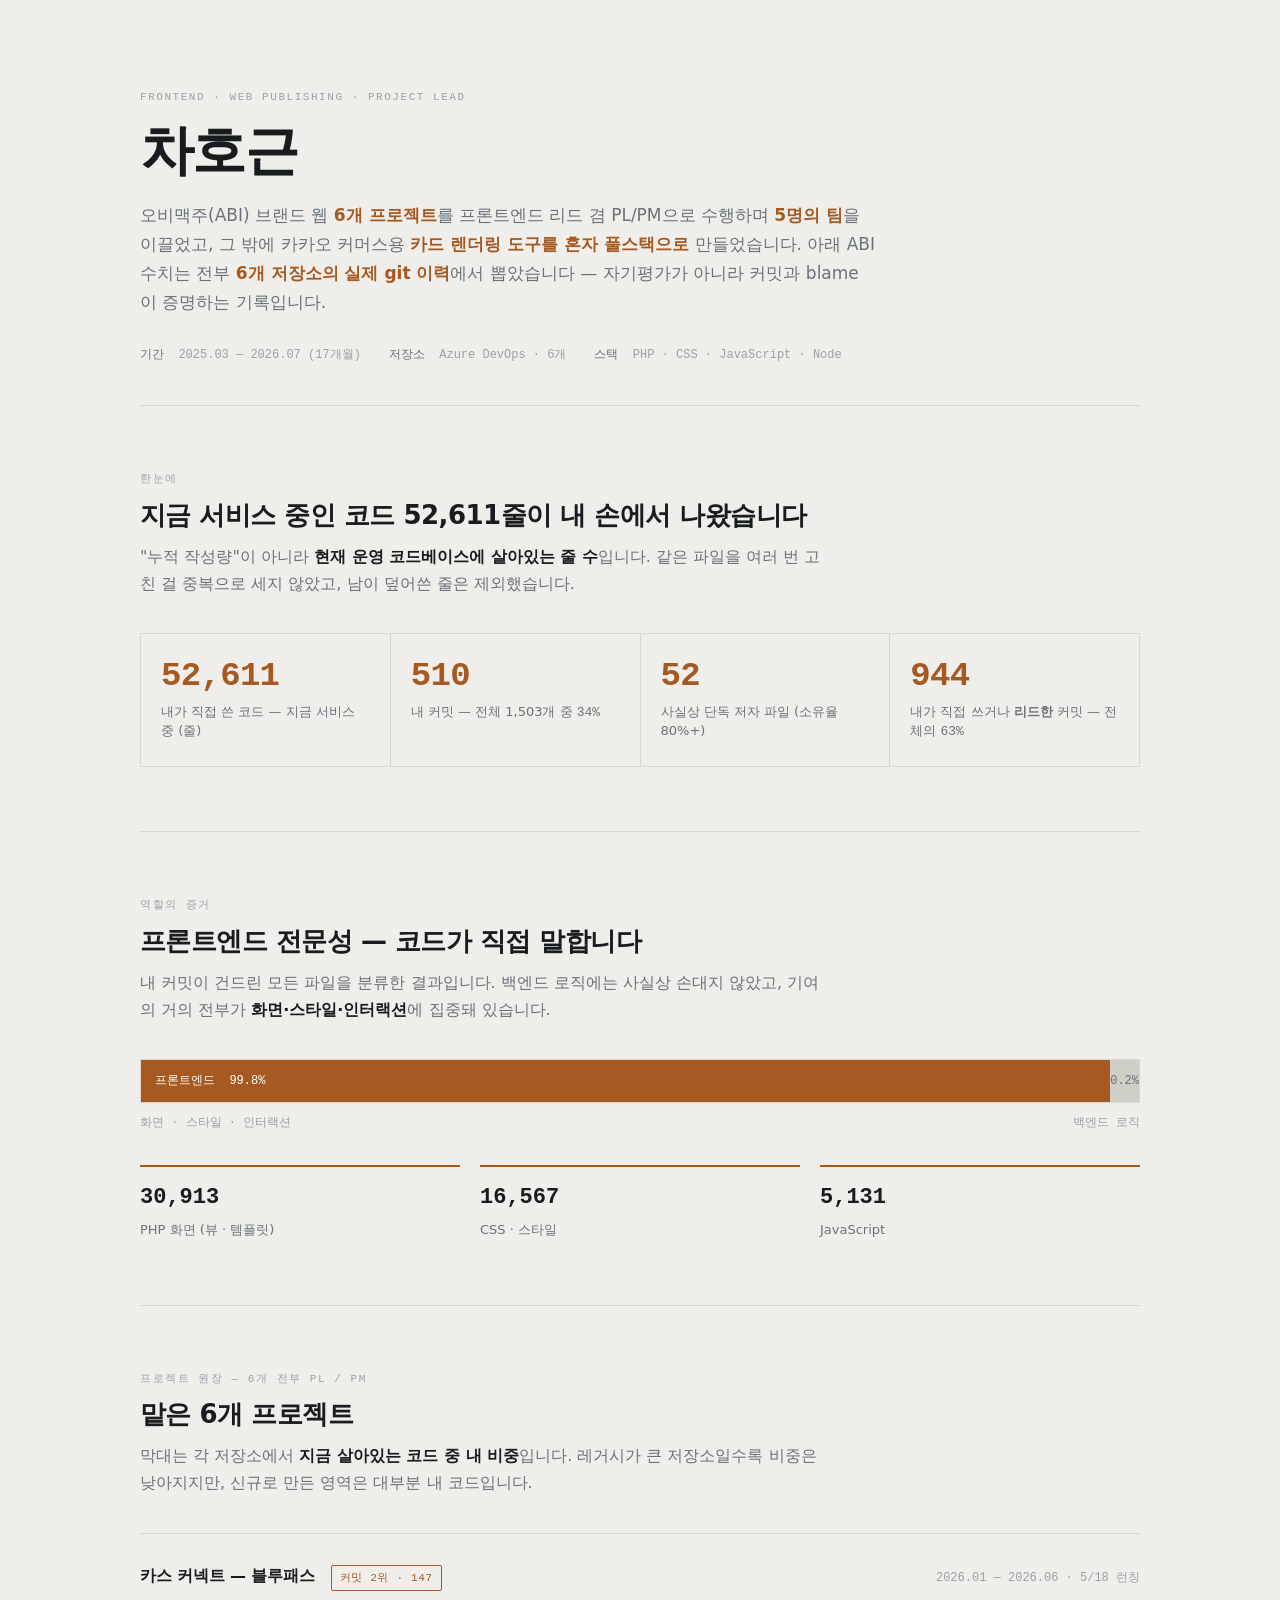
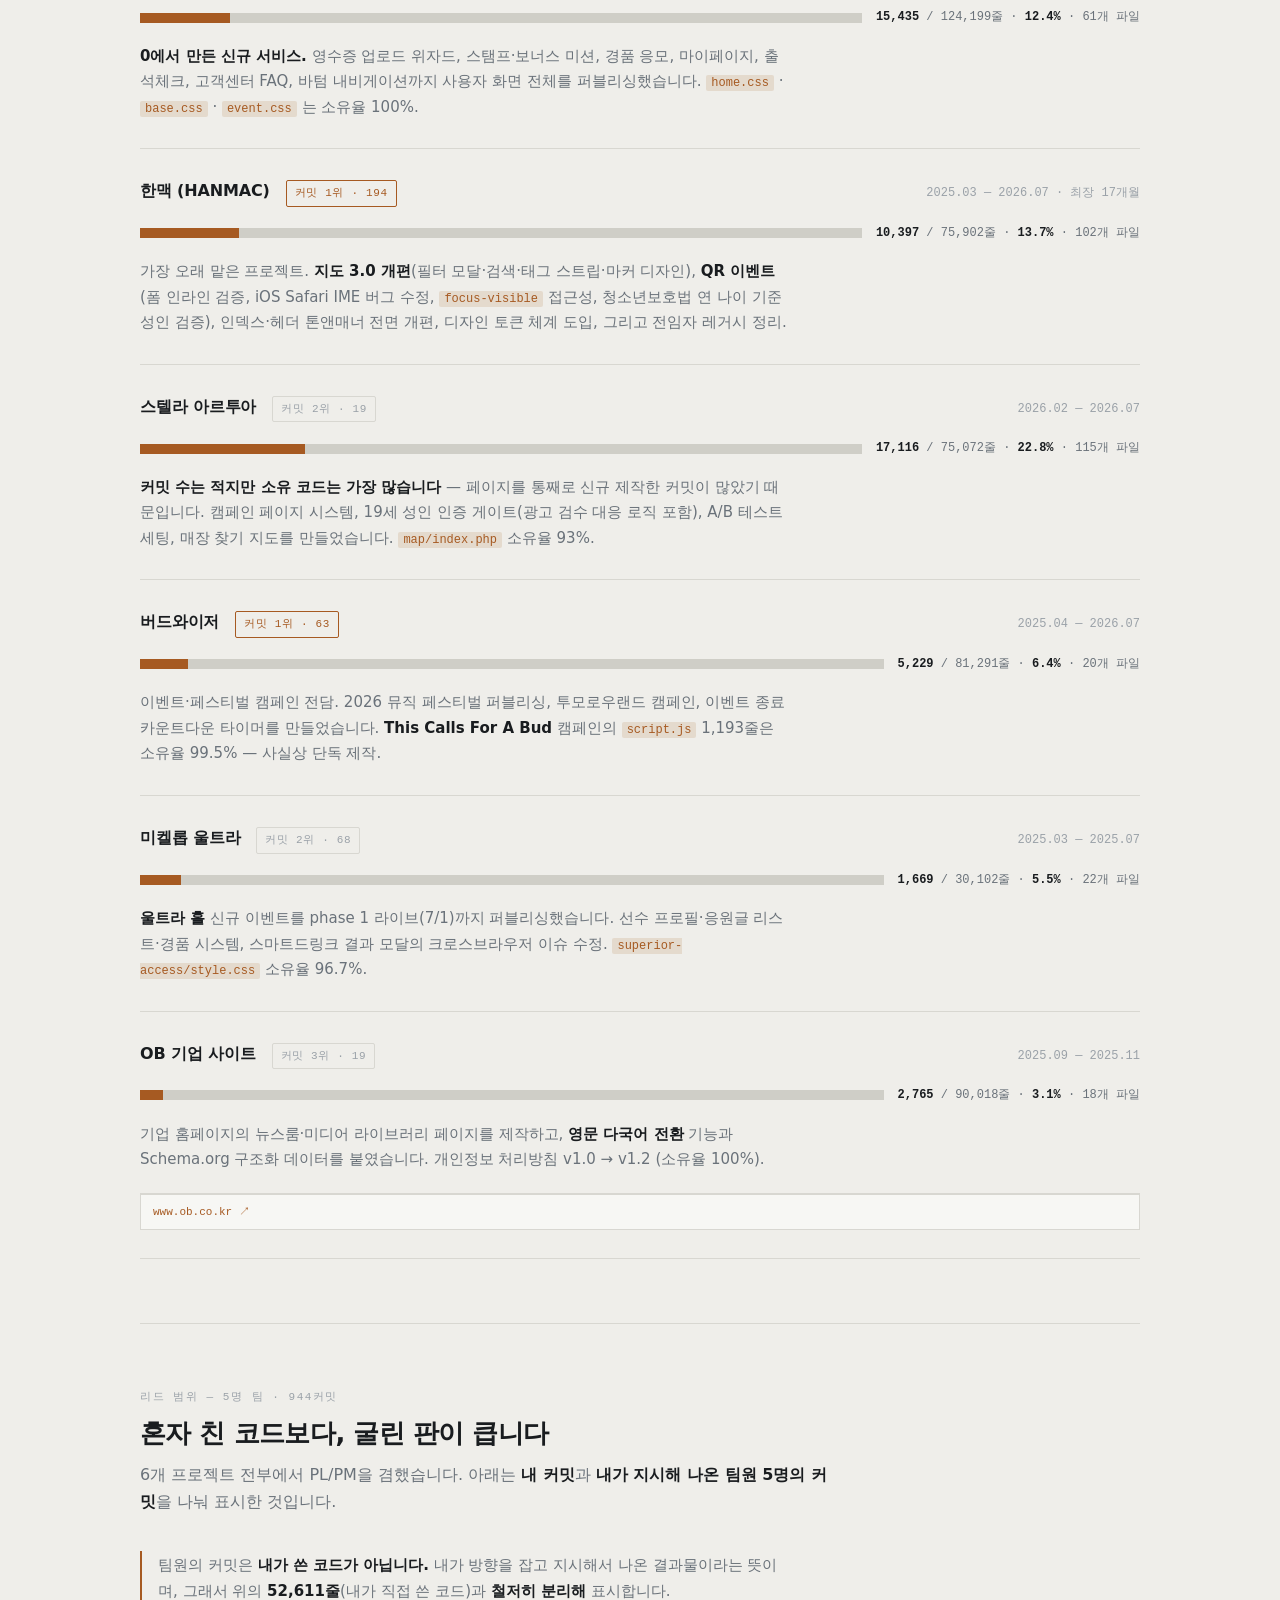
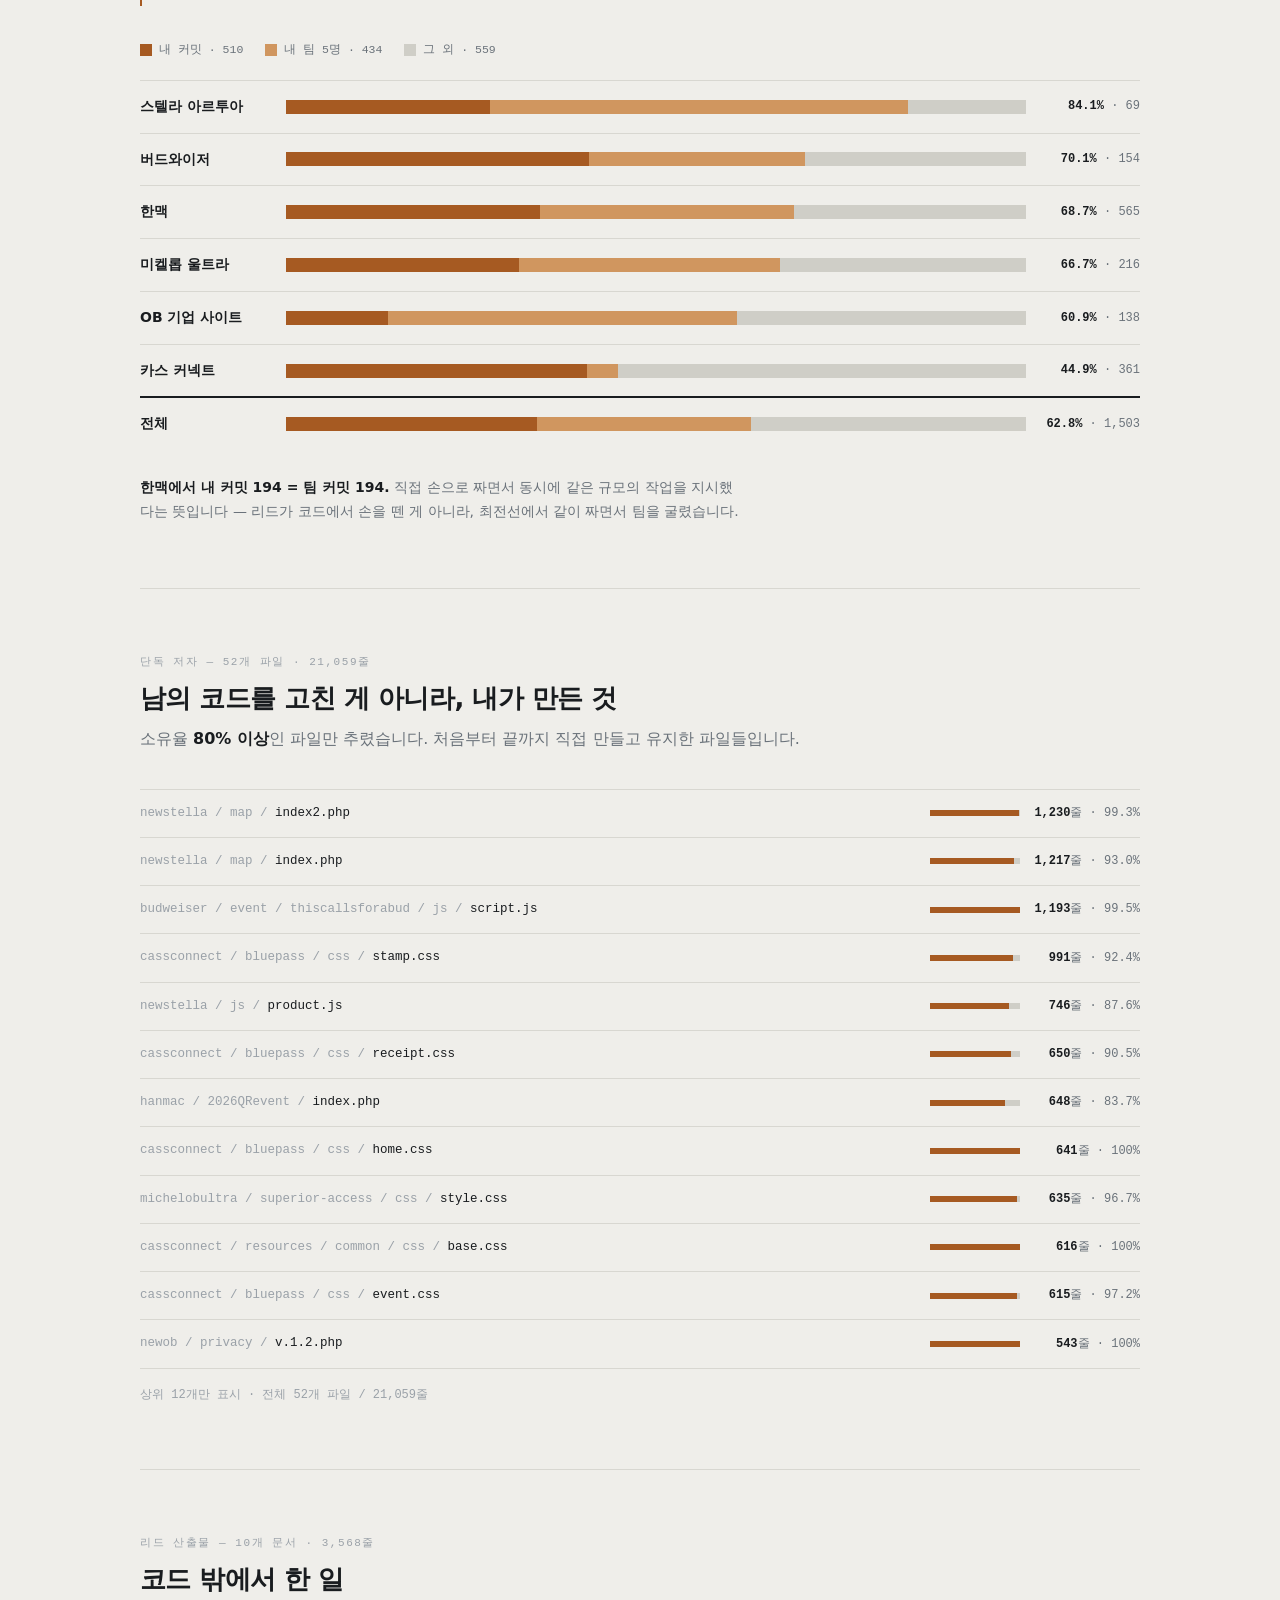
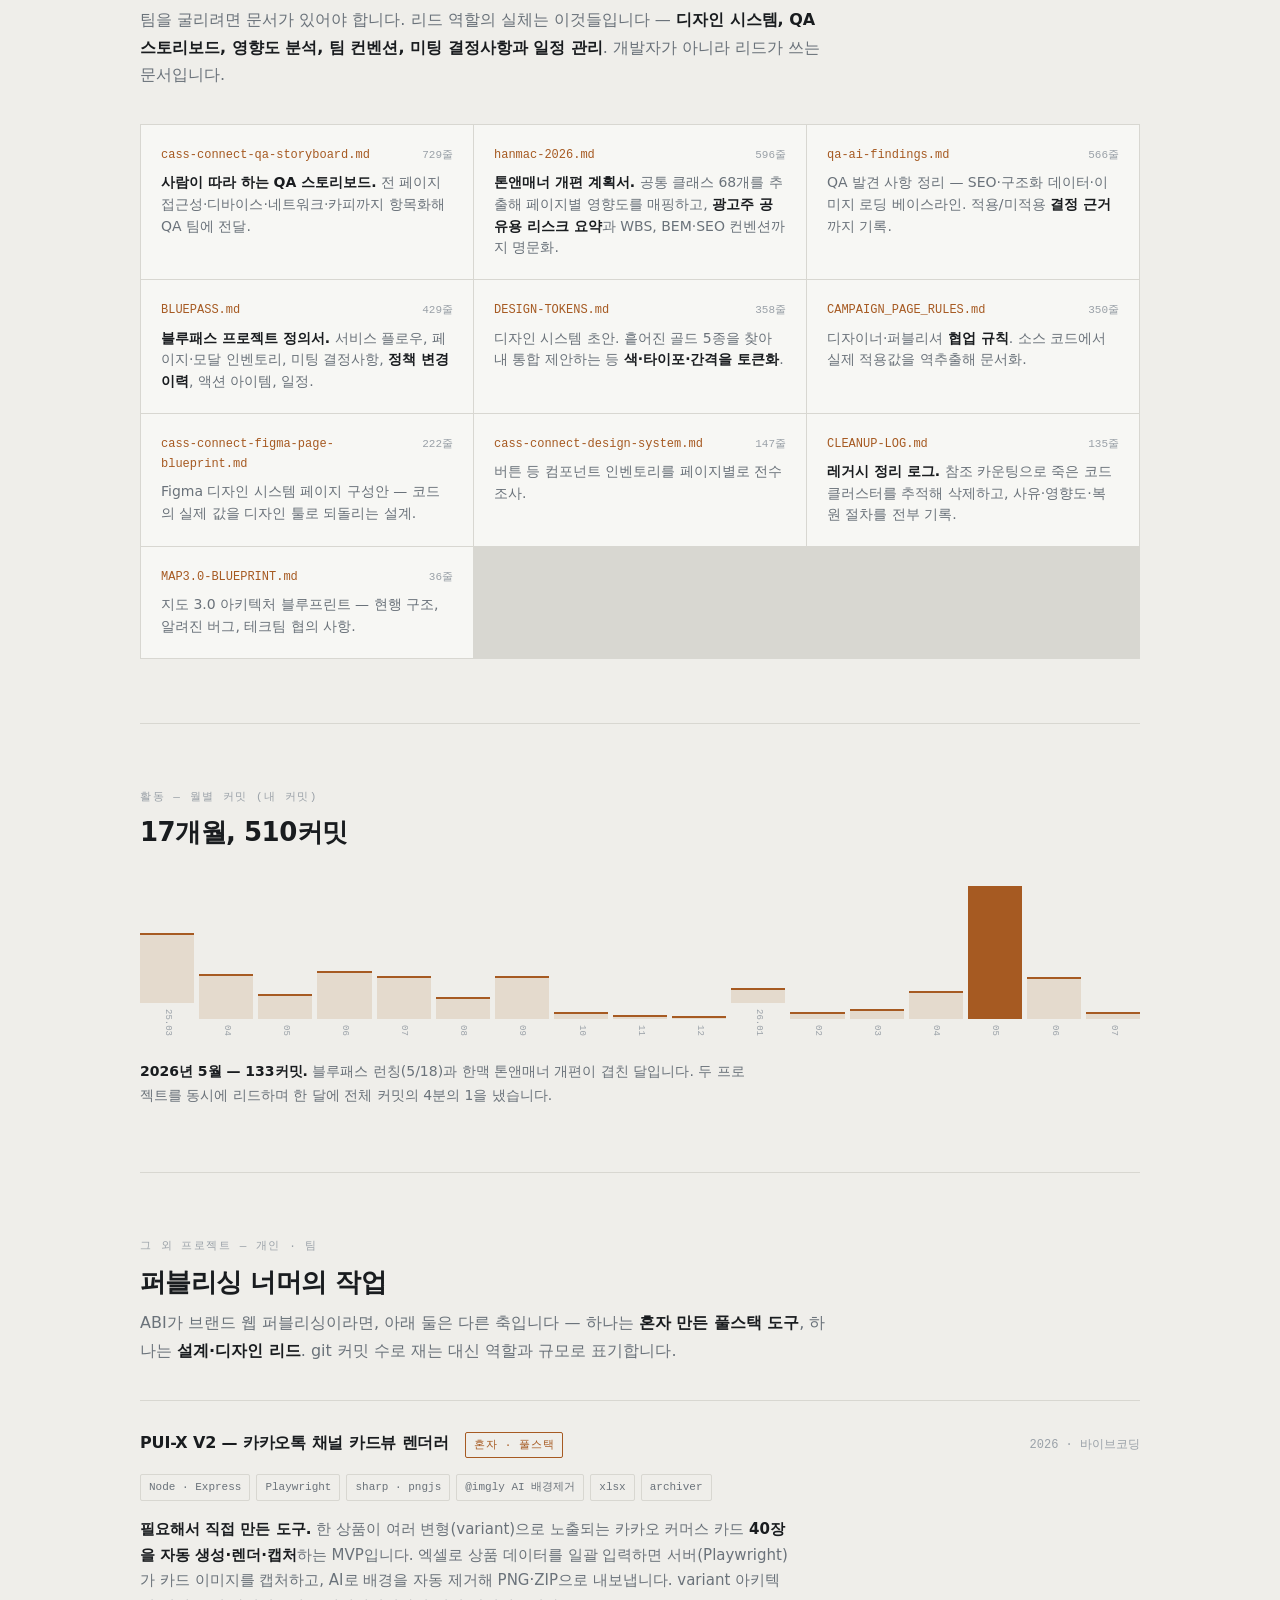
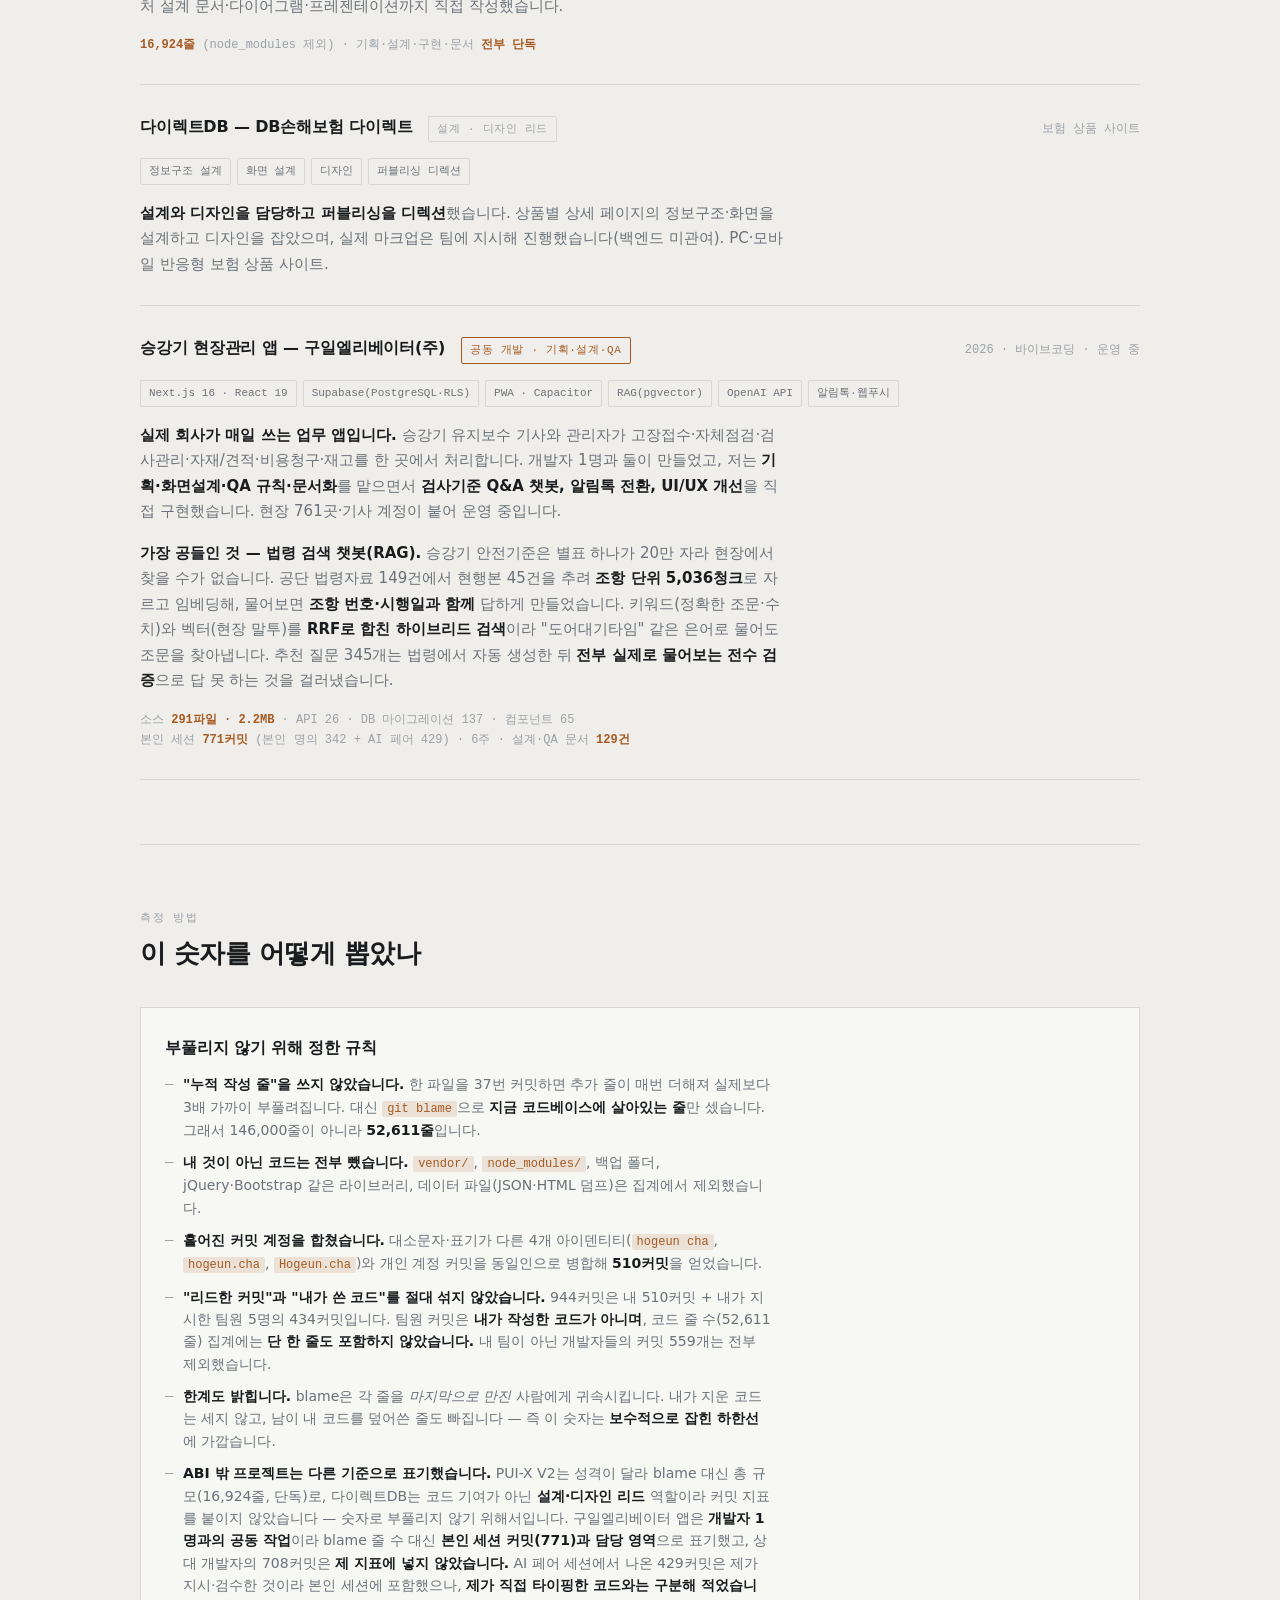
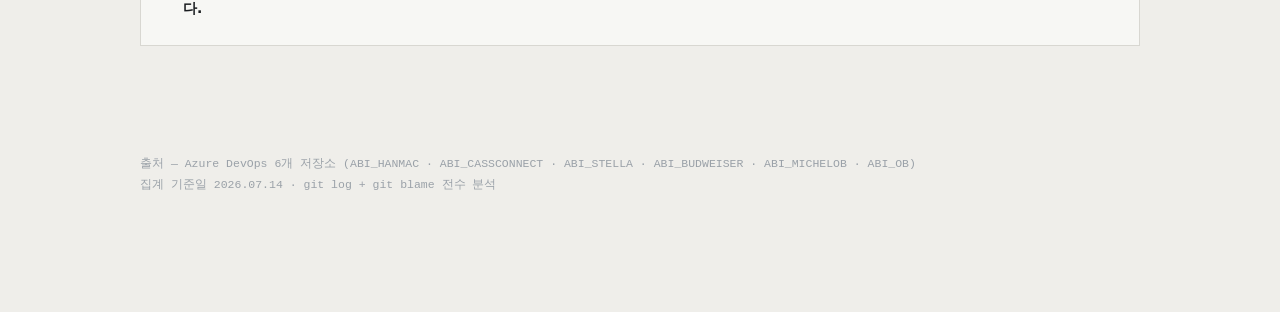
==== commit 17ac2050: "구일엘리베이터 승강기 현장관리 앱 추가 실제 운영 중인 업무 앱. 개발자 1명과 공동 작업이라 blame 줄 수 대신 본인 세션 커밋과 담당 영역으로 표기했다. 상대 개발자 708" ====
--- a/index.html
+++ b/index.html
@@ -415,6 +415,16 @@
         <figure class="shot"><a href="https://www.directdb.co.kr" target="_blank" rel="noopener"><img src="img/db.png" alt="다이렉트DB 화면" loading="lazy" onerror="this.closest('.shot').remove()"></a><figcaption><a href="https://www.directdb.co.kr" target="_blank" rel="noopener">directdb.co.kr ↗</a></figcaption></figure>
       </article>
 
+      <article class="proj">
+        <div class="proj-top"><h3>승강기 현장관리 앱 — 구일엘리베이터(주)</h3><span class="rank">공동 개발 · 기획·설계·QA</span><span class="when">2026 · 바이브코딩 · 운영 중</span></div>
+        <div class="tags">
+          <span>Next.js 16 · React 19</span><span>Supabase(PostgreSQL·RLS)</span><span>PWA · Capacitor</span><span>RAG(pgvector)</span><span>OpenAI API</span><span>알림톡·웹푸시</span>
+        </div>
+        <p class="proj-work"><b>실제 회사가 매일 쓰는 업무 앱입니다.</b> 승강기 유지보수 기사와 관리자가 고장접수·자체점검·검사관리·자재/견적·비용청구·재고를 한 곳에서 처리합니다. 개발자 1명과 둘이 만들었고, 저는 <b>기획·화면설계·QA 규칙·문서화</b>를 맡으면서 <b>검사기준 Q&amp;A 챗봇, 알림톡 전환, UI/UX 개선</b>을 직접 구현했습니다. 현장 761곳·기사 계정이 붙어 운영 중입니다.</p>
+        <p class="proj-work"><b>가장 공들인 것 — 법령 검색 챗봇(RAG).</b> 승강기 안전기준은 별표 하나가 20만 자라 현장에서 찾을 수가 없습니다. 공단 법령자료 149건에서 현행본 45건을 추려 <b>조항 단위 5,036청크</b>로 자르고 임베딩해, 물어보면 <b>조항 번호·시행일과 함께</b> 답하게 만들었습니다. 키워드(정확한 조문·수치)와 벡터(현장 말투)를 <b>RRF로 합친 하이브리드 검색</b>이라 "도어대기타임" 같은 은어로 물어도 조문을 찾아냅니다. 추천 질문 345개는 법령에서 자동 생성한 뒤 <b>전부 실제로 물어보는 전수 검증</b>으로 답 못 하는 것을 걸러냈습니다.</p>
+        <p class="meta-line">소스 <b>291파일 · 2.2MB</b> · API 26 · DB 마이그레이션 137 · 컴포넌트 65<br>본인 세션 <b>771커밋</b> (본인 명의 342 + AI 페어 429) · 6주 · 설계·QA 문서 <b>129건</b></p>
+      </article>
+
     </div>
   </section>
 
@@ -431,7 +441,7 @@
         <li><b>흩어진 커밋 계정을 합쳤습니다.</b> 대소문자·표기가 다른 4개 아이덴티티(<code>hogeun cha</code>, <code>hogeun.cha</code>, <code>Hogeun.cha</code>)와 개인 계정 커밋을 동일인으로 병합해 <b>510커밋</b>을 얻었습니다.</li>
         <li><b>"리드한 커밋"과 "내가 쓴 코드"를 절대 섞지 않았습니다.</b> 944커밋은 내 510커밋 + 내가 지시한 팀원 5명의 434커밋입니다. 팀원 커밋은 <b>내가 작성한 코드가 아니며</b>, 코드 줄 수(52,611줄) 집계에는 <b>단 한 줄도 포함하지 않았습니다.</b> 내 팀이 아닌 개발자들의 커밋 559개는 전부 제외했습니다.</li>
         <li><b>한계도 밝힙니다.</b> blame은 각 줄을 <i>마지막으로 만진</i> 사람에게 귀속시킵니다. 내가 지운 코드는 세지 않고, 남이 내 코드를 덮어쓴 줄도 빠집니다 — 즉 이 숫자는 <b>보수적으로 잡힌 하한선</b>에 가깝습니다.</li>
-        <li><b>ABI 밖 프로젝트는 다른 기준으로 표기했습니다.</b> PUI-X V2는 성격이 달라 blame 대신 총 규모(16,924줄, 단독)로, 다이렉트DB는 코드 기여가 아닌 <b>설계·디자인 리드</b> 역할이라 커밋 지표를 붙이지 않았습니다 — 숫자로 부풀리지 않기 위해서입니다.</li>
+        <li><b>ABI 밖 프로젝트는 다른 기준으로 표기했습니다.</b> PUI-X V2는 성격이 달라 blame 대신 총 규모(16,924줄, 단독)로, 다이렉트DB는 코드 기여가 아닌 <b>설계·디자인 리드</b> 역할이라 커밋 지표를 붙이지 않았습니다 — 숫자로 부풀리지 않기 위해서입니다. 구일엘리베이터 앱은 <b>개발자 1명과의 공동 작업</b>이라 blame 줄 수 대신 <b>본인 세션 커밋(771)과 담당 영역</b>으로 표기했고, 상대 개발자의 708커밋은 <b>제 지표에 넣지 않았습니다.</b> AI 페어 세션에서 나온 429커밋은 제가 지시·검수한 것이라 본인 세션에 포함했으나, <b>제가 직접 타이핑한 코드와는 구분해 적었습니다.</b></li>
       </ul>
     </div>
   </section>
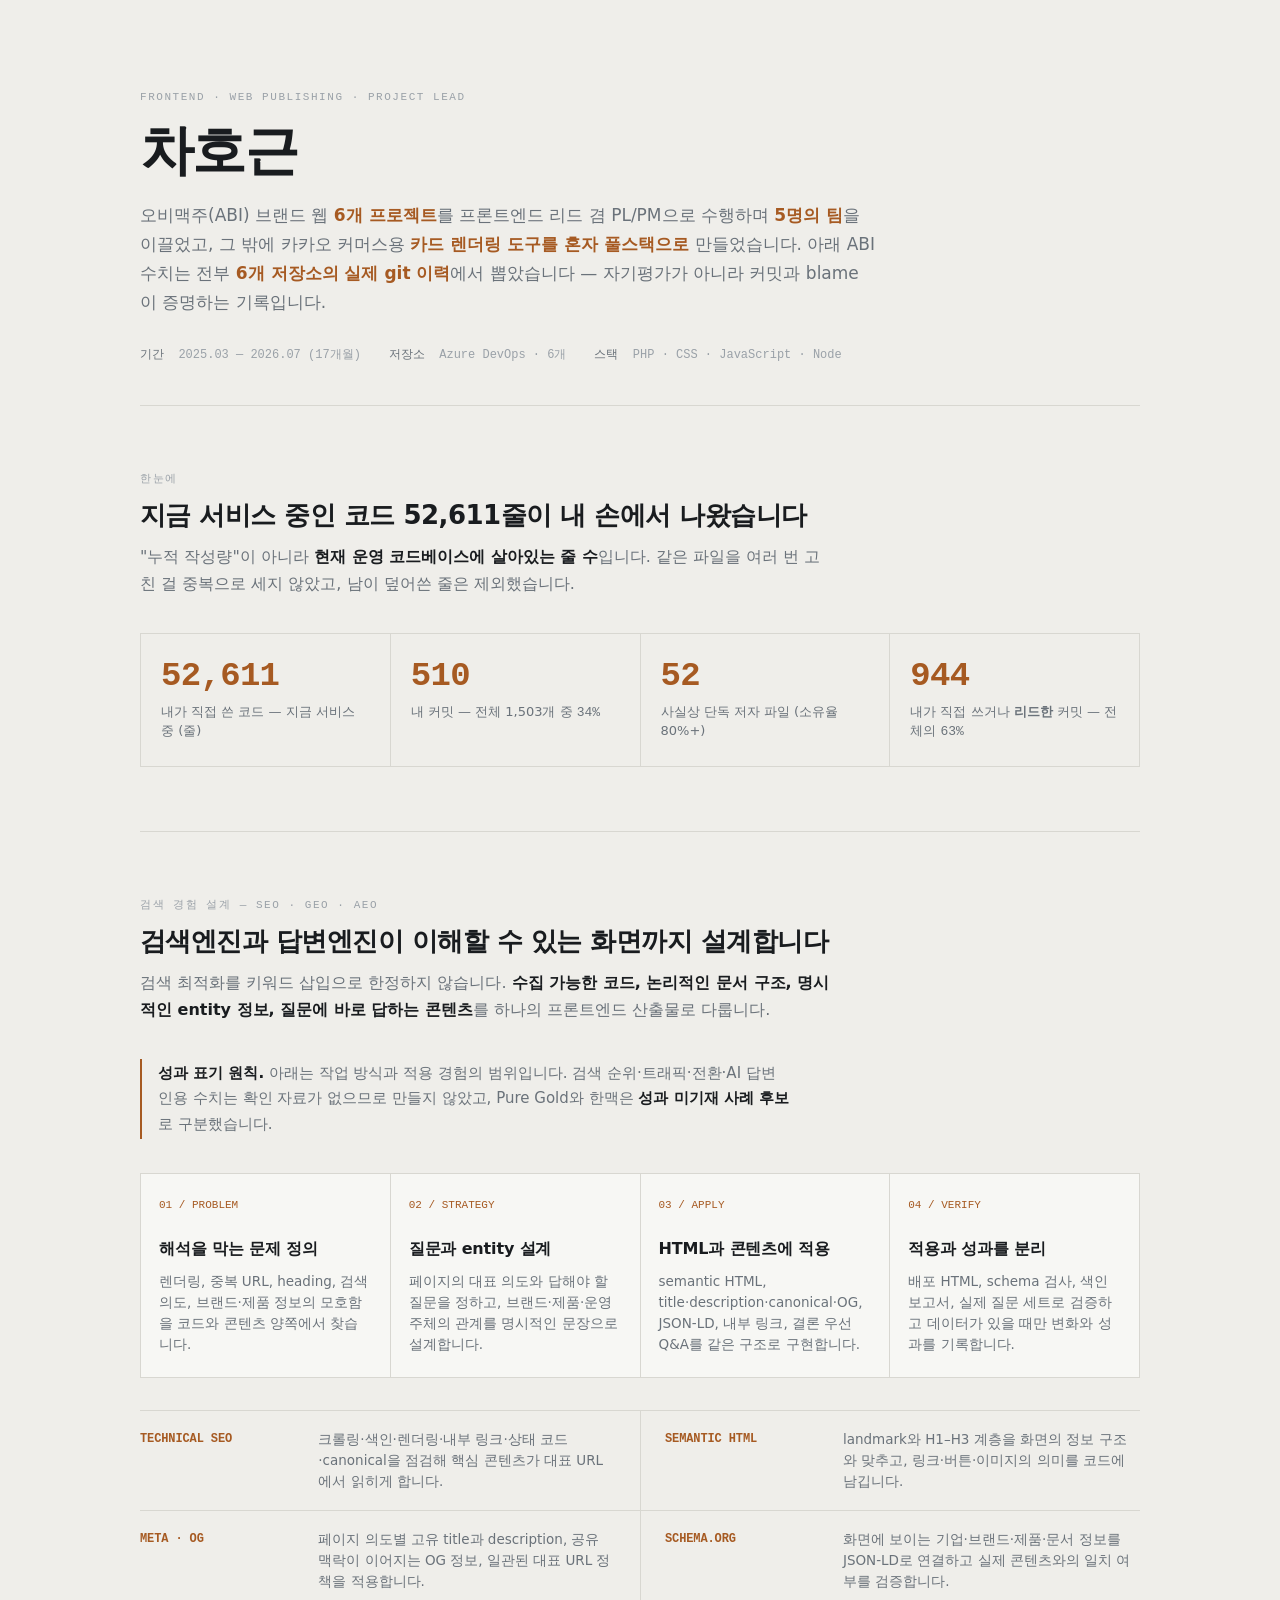
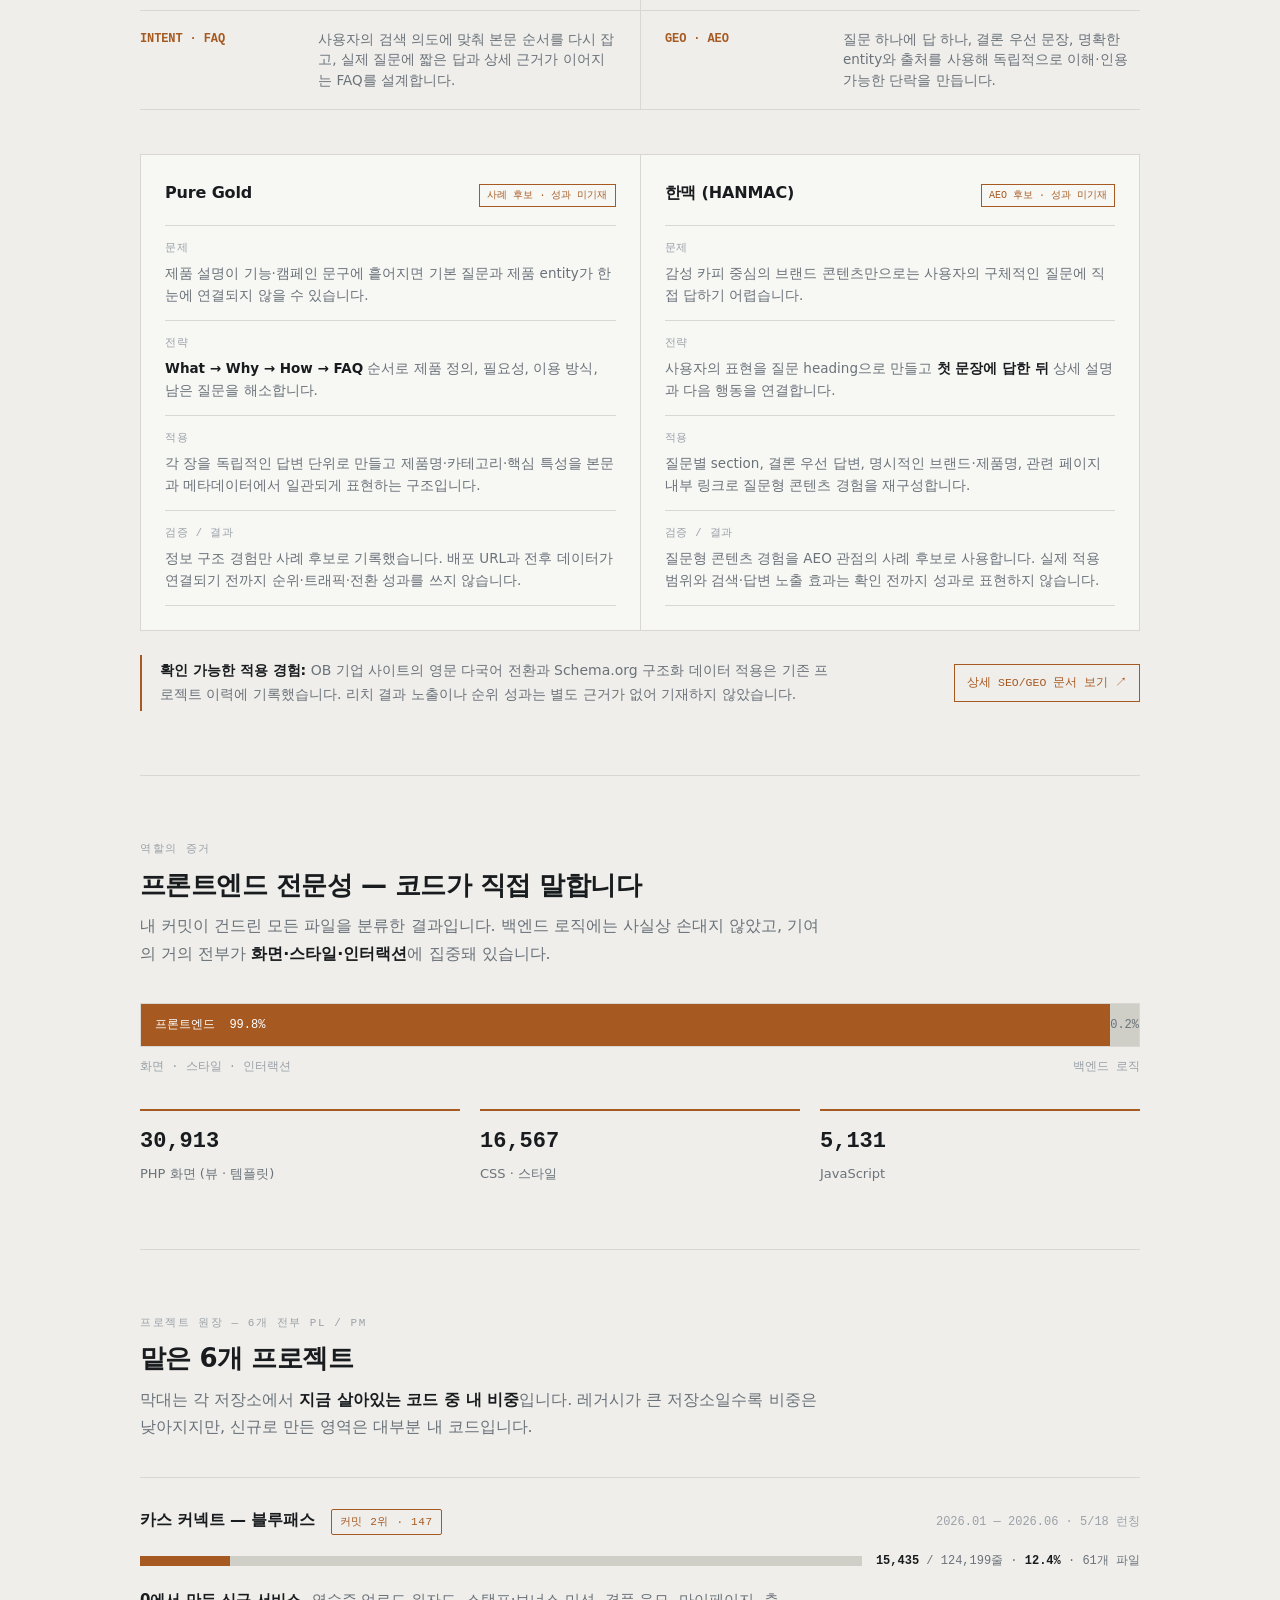
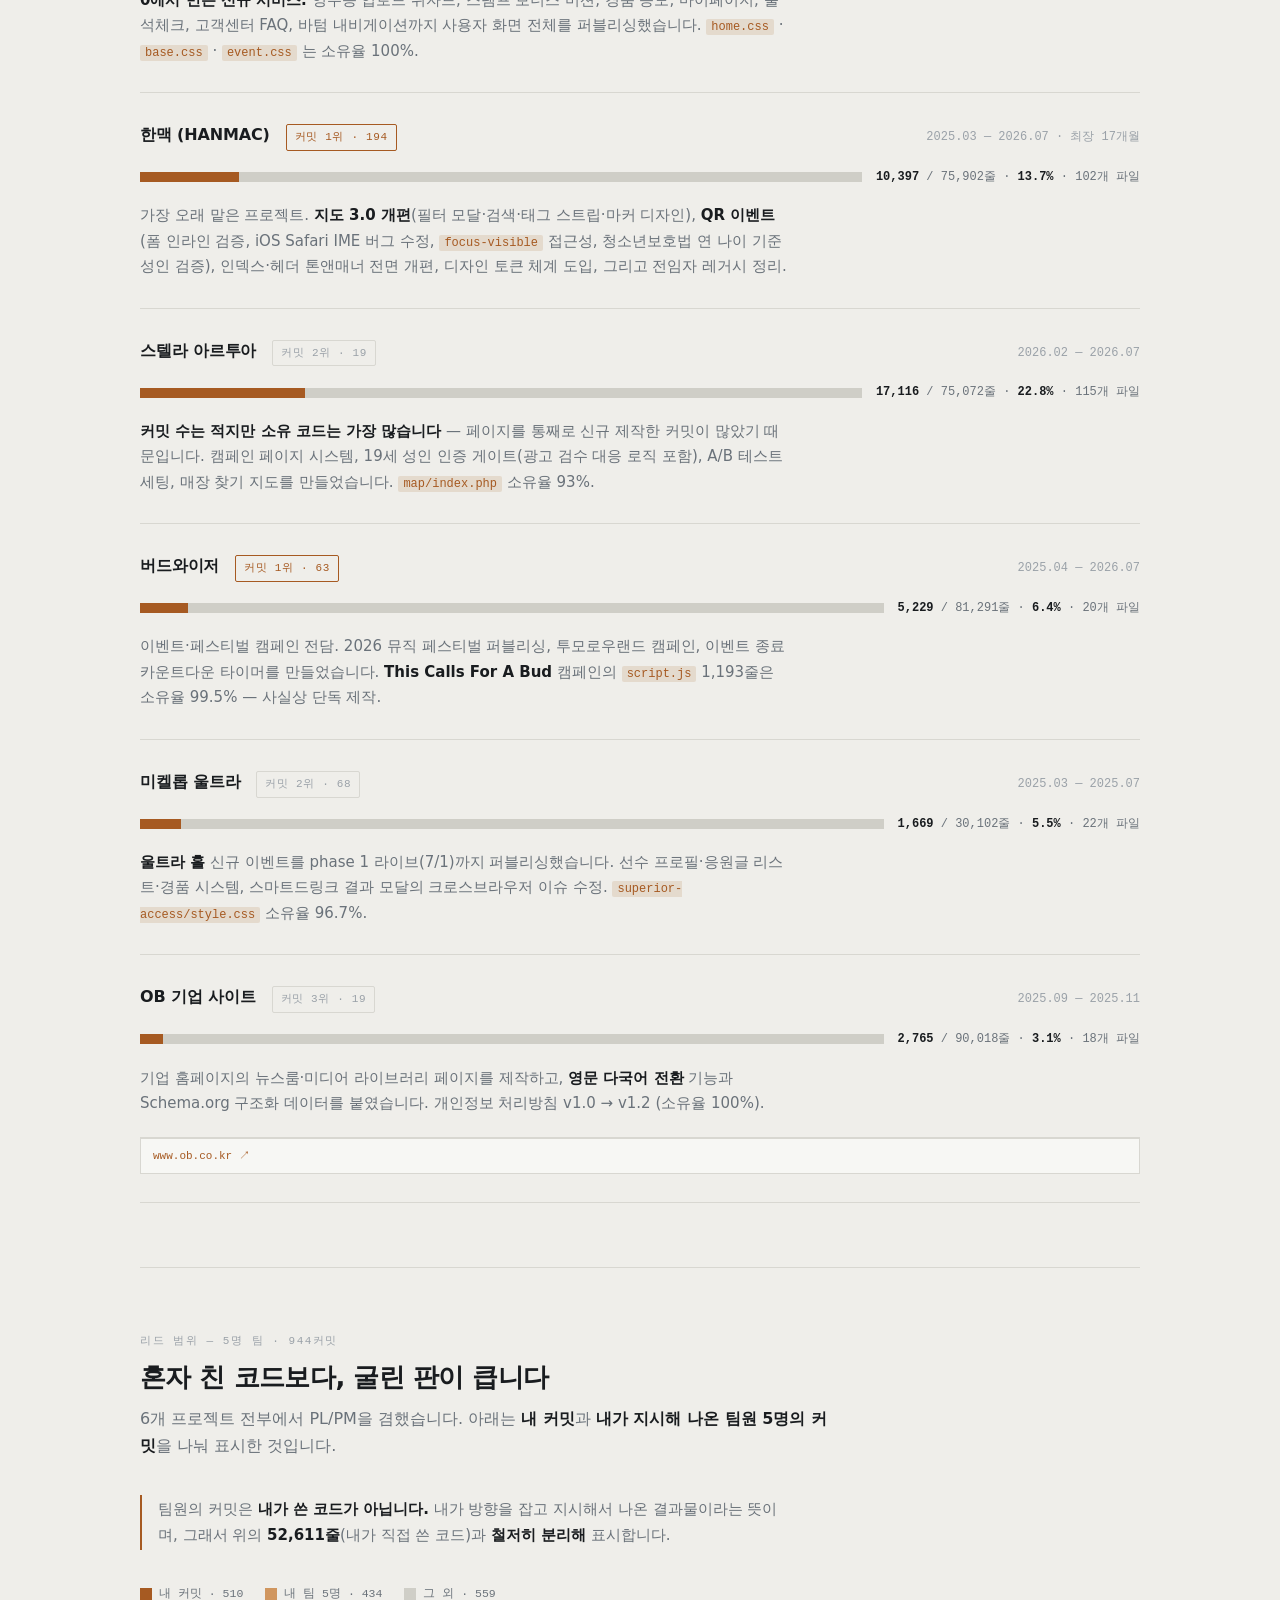
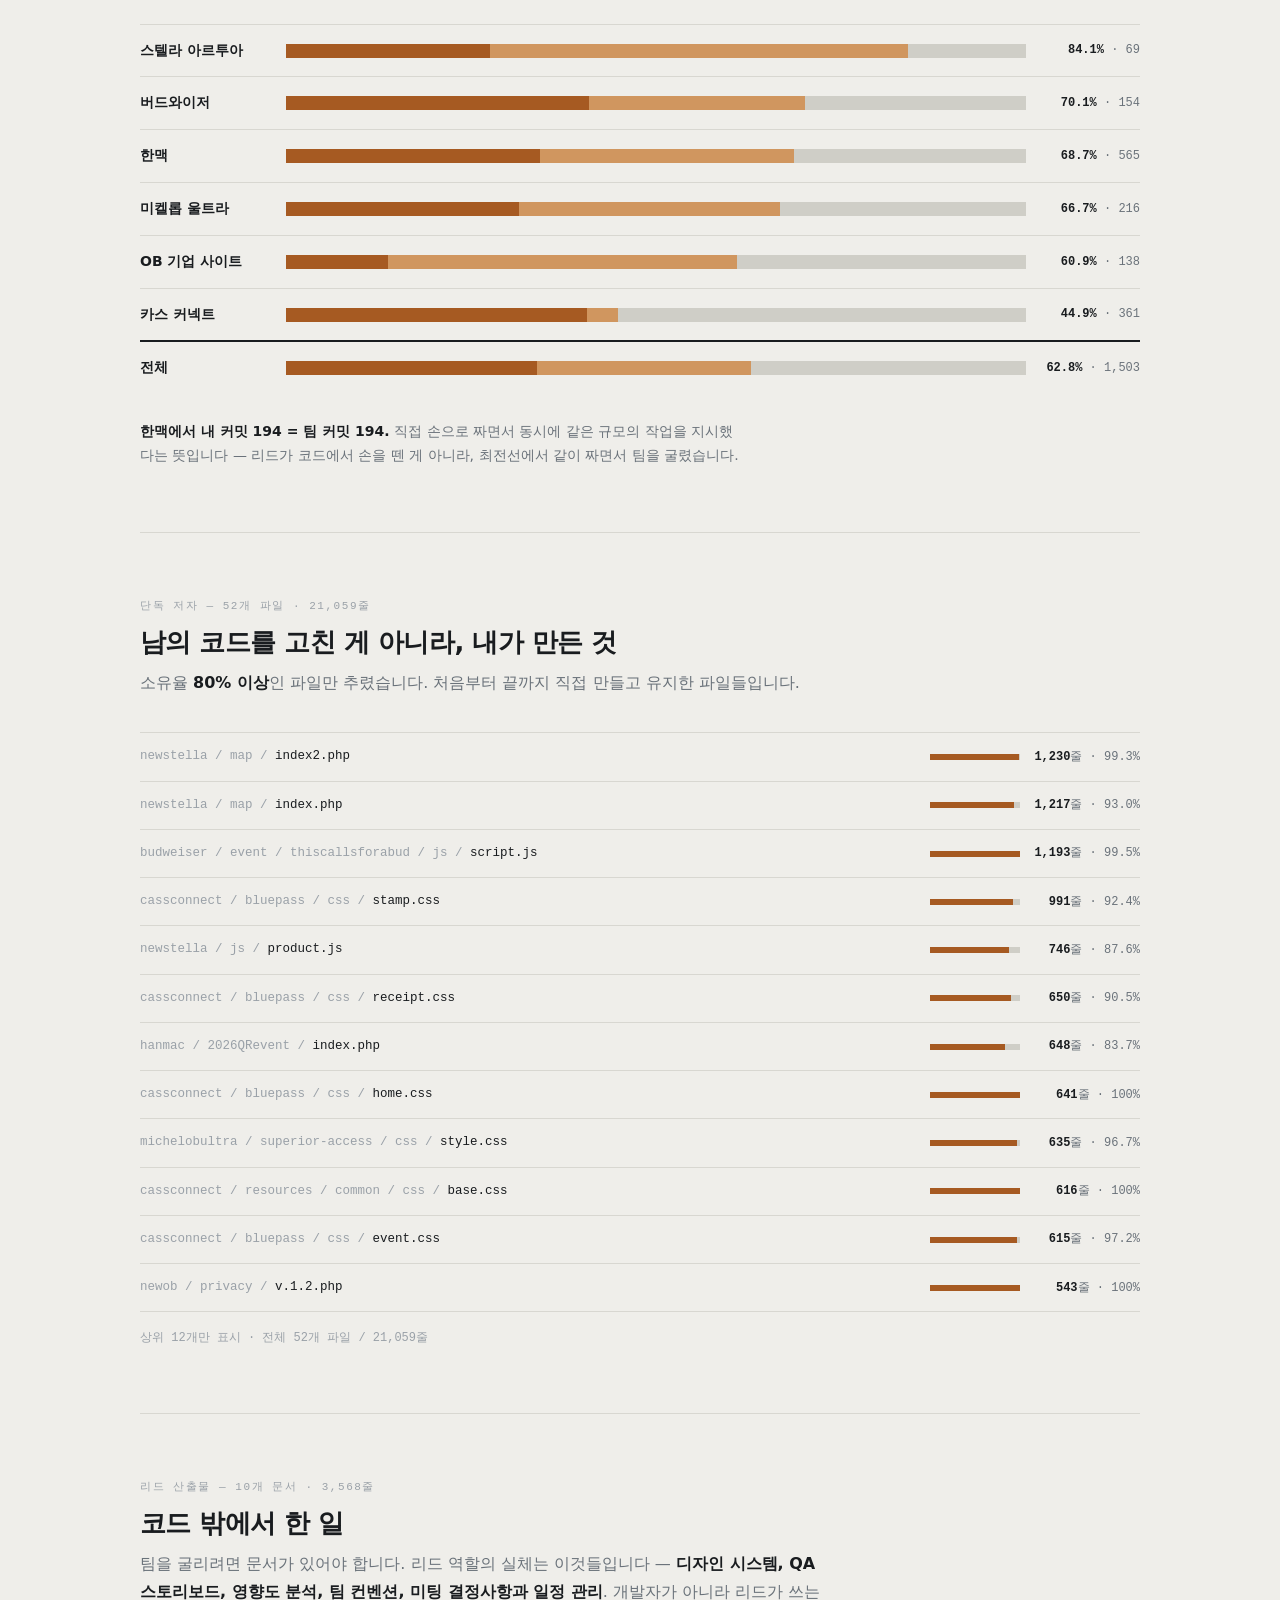
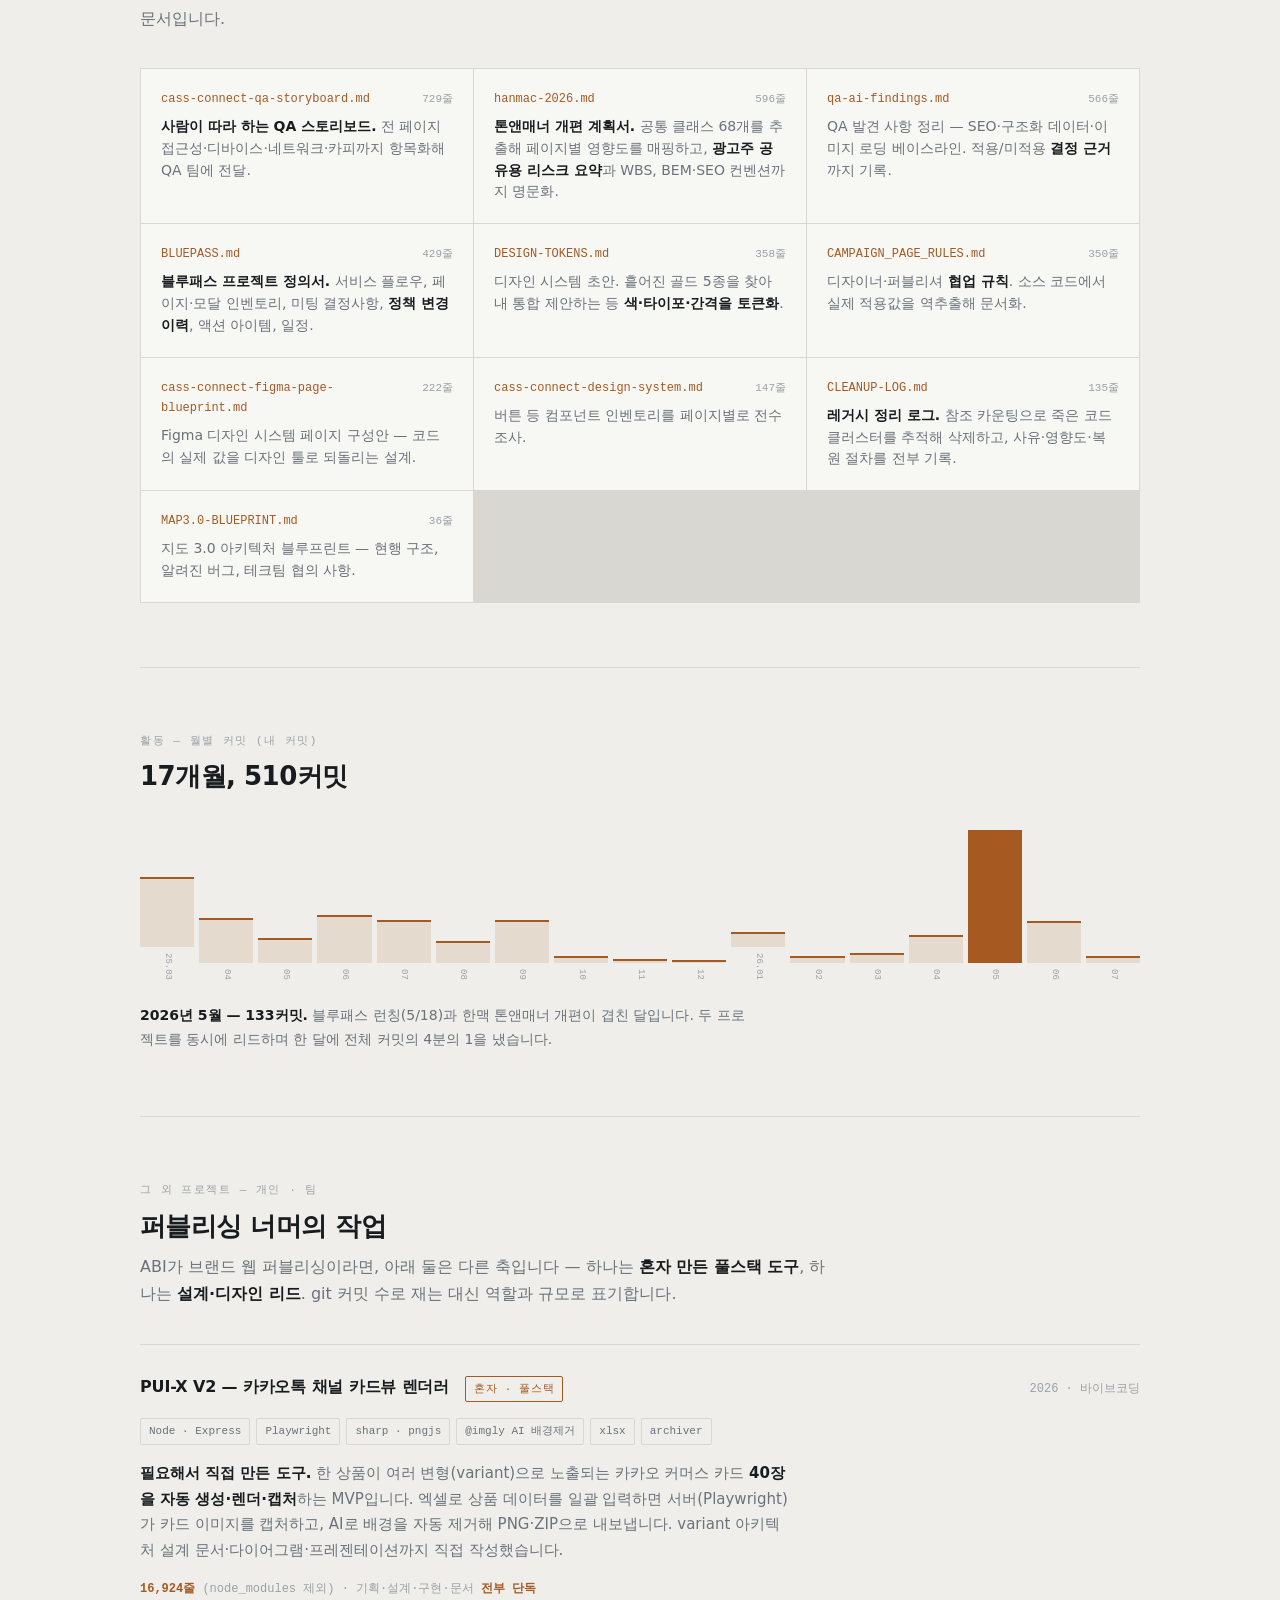
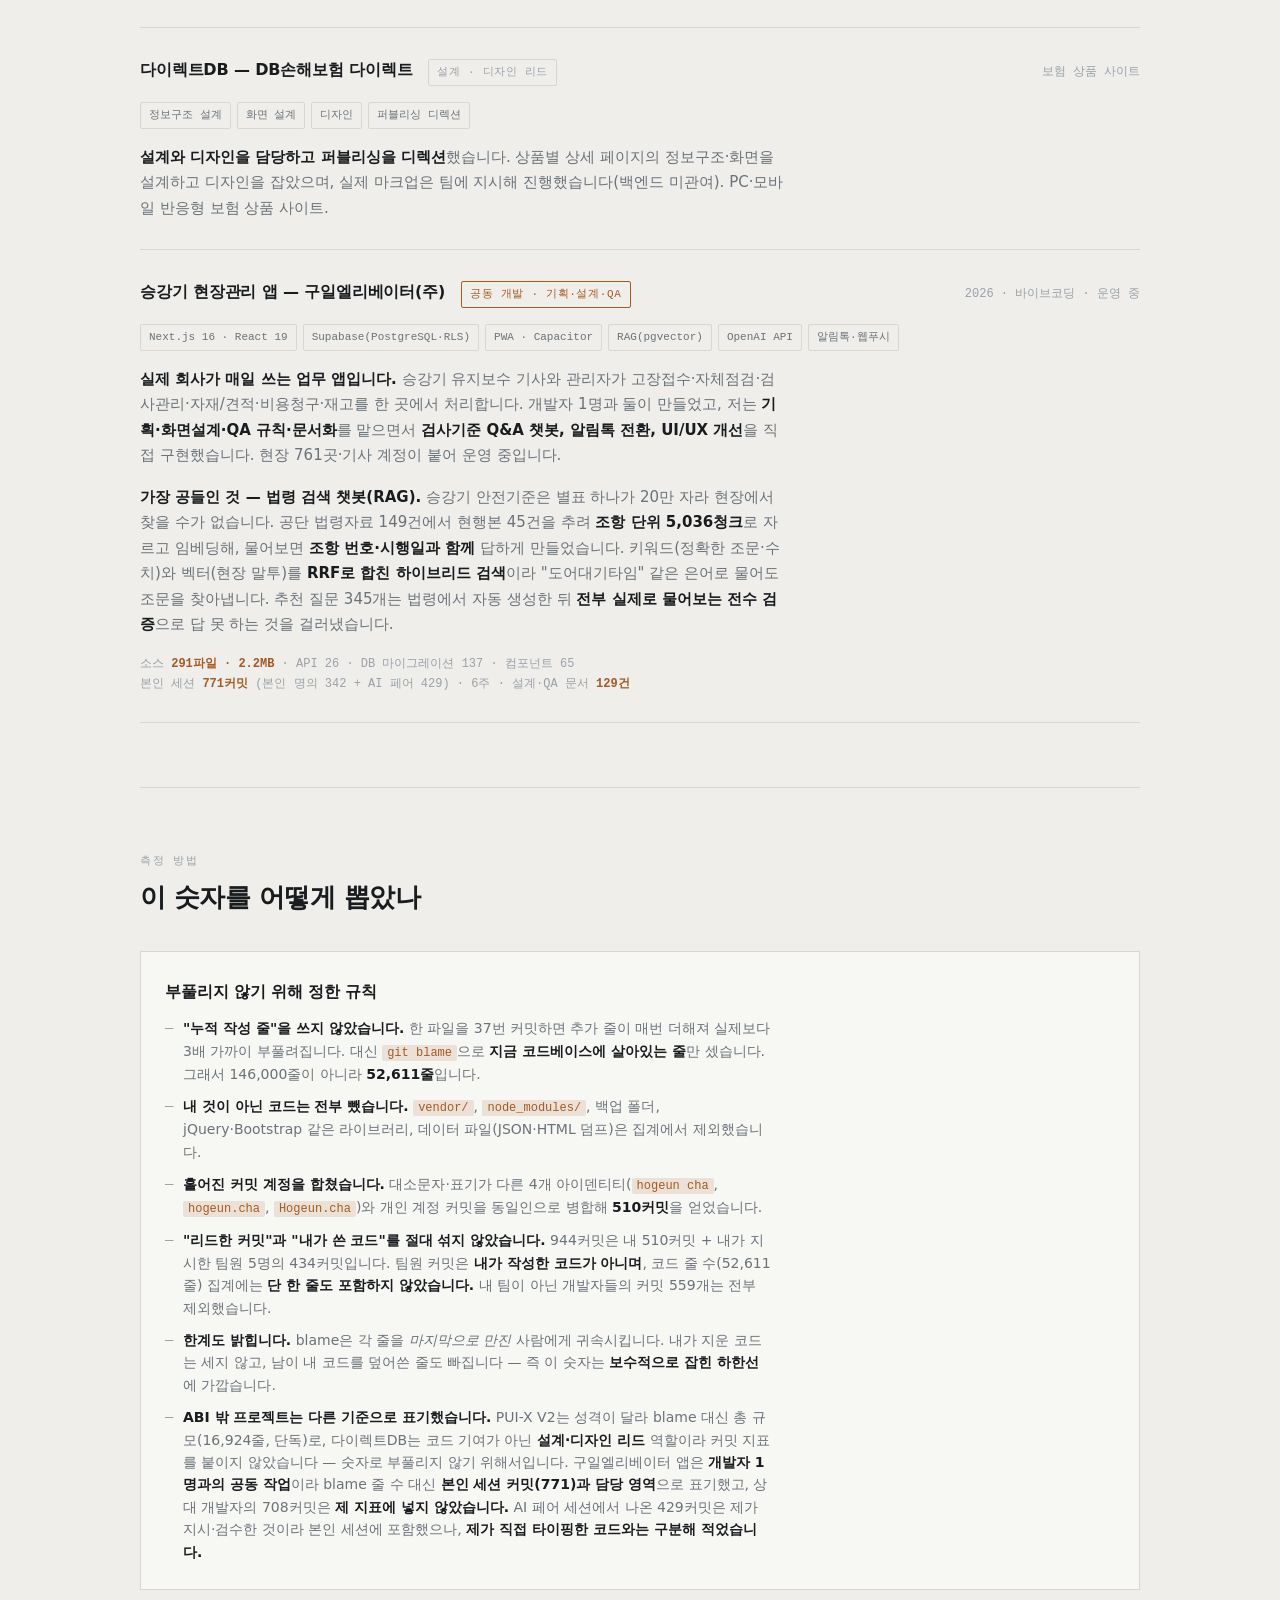
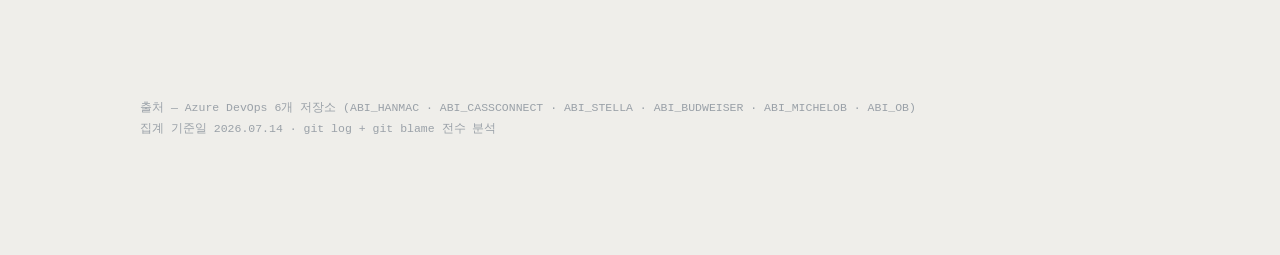
==== commit 9b16c2ae: "SEO·GEO 포트폴리오 섹션과 문서 추가" ====
--- a/index.html
+++ b/index.html
@@ -3,7 +3,54 @@
 <head>
 <meta charset="utf-8">
 <meta name="viewport" content="width=device-width, initial-scale=1">
-<title>차호근 — 프론트엔드 포트폴리오</title>
+<title>차호근 — 프론트엔드·SEO/GEO 포트폴리오</title>
+<meta name="description" content="프론트엔드 개발·웹 퍼블리싱·프로젝트 리드 경험과 Technical SEO, GEO/AEO 정보 구조 설계 기준을 근거 중심으로 정리한 차호근의 포트폴리오입니다.">
+<meta name="robots" content="index,follow">
+<meta name="theme-color" content="#EFEEEA" media="(prefers-color-scheme: light)">
+<meta name="theme-color" content="#131619" media="(prefers-color-scheme: dark)">
+<link rel="canonical" href="https://nonexpertchassi-creator.github.io/portfolio/">
+<meta property="og:type" content="website">
+<meta property="og:locale" content="ko_KR">
+<meta property="og:site_name" content="차호근 포트폴리오">
+<meta property="og:title" content="차호근 — 프론트엔드·SEO/GEO 포트폴리오">
+<meta property="og:description" content="코드 기여와 리드 경험, 검색엔진·답변엔진이 이해할 수 있는 정보 구조 설계 기준을 검증 가능한 근거와 함께 정리했습니다.">
+<meta property="og:url" content="https://nonexpertchassi-creator.github.io/portfolio/">
+<meta name="twitter:card" content="summary">
+<meta name="twitter:title" content="차호근 — 프론트엔드·SEO/GEO 포트폴리오">
+<meta name="twitter:description" content="프론트엔드·웹 퍼블리싱·프로젝트 리드와 SEO/GEO 설계 경험을 근거 중심으로 정리한 포트폴리오입니다.">
+<script type="application/ld+json">
+{
+  "@context": "https://schema.org",
+  "@graph": [
+    {
+      "@type": "Person",
+      "@id": "https://nonexpertchassi-creator.github.io/portfolio/#person",
+      "name": "차호근",
+      "url": "https://nonexpertchassi-creator.github.io/portfolio/",
+      "jobTitle": "Frontend Developer · Web Publisher · Project Lead",
+      "knowsAbout": [
+        "Frontend Development",
+        "Web Publishing",
+        "Project Leadership",
+        "Technical SEO",
+        "Semantic HTML",
+        "Structured Data",
+        "GEO",
+        "AEO"
+      ],
+      "sameAs": ["https://github.com/nonexpertchassi-creator"]
+    },
+    {
+      "@type": "WebSite",
+      "@id": "https://nonexpertchassi-creator.github.io/portfolio/#website",
+      "url": "https://nonexpertchassi-creator.github.io/portfolio/",
+      "name": "차호근 포트폴리오",
+      "inLanguage": "ko-KR",
+      "author": { "@id": "https://nonexpertchassi-creator.github.io/portfolio/#person" }
+    }
+  ]
+}
+</script>
 <style>
   * { margin: 0; padding: 0; box-sizing: border-box; }
 
@@ -57,6 +104,9 @@
     padding: 0 24px 120px;
   }
   .wrap { max-width: var(--wide); margin: 0 auto; }
+  .skip-link { position: fixed; top: 12px; left: 12px; z-index: 10; background: var(--ink); color: var(--paper); padding: 8px 12px; font-family: var(--mono); font-size: 12px; text-decoration: none; transform: translateY(-180%); transition: transform 0.18s ease; }
+  .skip-link:focus { transform: translateY(0); }
+  a:focus-visible { outline: 2px solid var(--accent); outline-offset: 4px; }
 
   .eyebrow { font-family: var(--mono); font-size: 11px; letter-spacing: 0.14em; text-transform: uppercase; color: var(--faint); }
   h1 { font-size: clamp(34px, 6vw, 54px); font-weight: 800; letter-spacing: -0.03em; line-height: 1.12; text-wrap: balance; margin: 14px 0 0; }
@@ -160,6 +210,31 @@
   .doc .dwhat { font-size: 14px; color: var(--slate); line-height: 1.55; }
   .doc .dwhat b { color: var(--ink); font-weight: 650; }
 
+  .seo-framework { display: grid; grid-template-columns: repeat(4, 1fr); border: 1px solid var(--hair); background: var(--hair); gap: 1px; }
+  .seo-phase { background: var(--card); padding: 22px 18px; min-height: 188px; }
+  .seo-phase .phase-no { font-family: var(--mono); font-size: 11px; color: var(--accent); margin-bottom: 20px; }
+  .seo-phase h3 { margin-bottom: 9px; }
+  .seo-phase p { font-size: 13.5px; color: var(--slate); line-height: 1.55; }
+  .seo-capabilities { margin-top: 32px; display: grid; grid-template-columns: repeat(2, 1fr); border-top: 1px solid var(--hair); }
+  .seo-cap { display: grid; grid-template-columns: minmax(150px, 0.7fr) 1.3fr; gap: 18px; padding: 18px 0; border-bottom: 1px solid var(--hair); }
+  .seo-cap:nth-child(odd) { padding-right: 24px; }
+  .seo-cap:nth-child(even) { border-left: 1px solid var(--hair); padding-left: 24px; }
+  .seo-cap h3 { font-family: var(--mono); font-size: 12px; color: var(--accent); }
+  .seo-cap p { font-size: 13.5px; color: var(--slate); line-height: 1.55; }
+  .seo-cases { margin-top: 44px; display: grid; grid-template-columns: repeat(2, 1fr); gap: 1px; border: 1px solid var(--hair); background: var(--hair); }
+  .seo-case { background: var(--card); padding: 24px; }
+  .seo-case-head { display: flex; flex-wrap: wrap; gap: 9px 14px; align-items: baseline; padding-bottom: 18px; border-bottom: 1px solid var(--hair); }
+  .seo-case-head .status { margin-left: auto; font-family: var(--mono); font-size: 10px; line-height: 1.3; color: var(--accent); border: 1px solid var(--accent); padding: 4px 7px; white-space: nowrap; }
+  .case-logic { display: flex; flex-direction: column; }
+  .case-logic dt { font-family: var(--mono); font-size: 10.5px; letter-spacing: 0.08em; color: var(--faint); text-transform: uppercase; padding-top: 14px; margin-bottom: 5px; }
+  .case-logic dd { font-size: 13.5px; line-height: 1.6; color: var(--slate); padding-bottom: 14px; border-bottom: 1px solid var(--hair); }
+  .case-logic dd b { color: var(--ink); font-weight: 650; }
+  .seo-evidence { margin-top: 24px; display: flex; flex-wrap: wrap; justify-content: space-between; align-items: center; gap: 18px; border-left: 2px solid var(--accent); padding: 4px 0 4px 18px; }
+  .seo-evidence p { max-width: 680px; color: var(--slate); font-size: 14px; }
+  .seo-evidence p b { color: var(--ink); font-weight: 650; }
+  .doc-link { display: inline-flex; align-items: center; min-height: 38px; padding: 7px 12px; border: 1px solid var(--accent); color: var(--accent); font-family: var(--mono); font-size: 11.5px; text-decoration: none; white-space: nowrap; }
+  .doc-link:hover { background: var(--accent); color: #fff; }
+
   .tl-scroll { overflow-x: auto; padding-bottom: 8px; }
   .tl { display: flex; align-items: flex-end; gap: 5px; height: 150px; min-width: 620px; }
   .tl .m { flex: 1; display: flex; flex-direction: column; justify-content: flex-end; align-items: center; gap: 6px; height: 100%; }
@@ -186,10 +261,24 @@
     .file { grid-template-columns: 1fr; }
     .file .right { justify-content: space-between; }
     .file .n { text-align: left; }
+    .srow { grid-template-columns: 1fr auto; gap: 8px 12px; }
+    .srow .tri { grid-column: 1 / -1; grid-row: 2; }
+    .srow .sval { grid-column: 2; grid-row: 1; }
+    .seo-framework, .seo-cases { grid-template-columns: 1fr; }
+    .seo-phase { min-height: auto; }
+    .seo-capabilities { grid-template-columns: 1fr; }
+    .seo-cap { grid-template-columns: 1fr; gap: 6px; }
+    .seo-cap:nth-child(odd) { padding-right: 0; }
+    .seo-cap:nth-child(even) { border-left: none; padding-left: 0; }
+    .seo-case-head .status { margin-left: 0; }
+  }
+  @media (prefers-reduced-motion: reduce) {
+    .skip-link { transition: none; }
   }
 </style>
 </head>
 <body>
+<a class="skip-link" href="#content">본문 바로가기</a>
 <div class="wrap">
 
   <header class="mast">
@@ -207,6 +296,8 @@
     </div>
   </header>
 
+  <main id="content">
+
   <section>
     <div class="sec-head">
       <div class="eyebrow">한눈에</div>
@@ -218,6 +309,75 @@
       <div class="stat"><div class="v">510</div><div class="k">내 커밋 — 전체 1,503개 중 <span class="num">34%</span></div></div>
       <div class="stat"><div class="v">52</div><div class="k">사실상 단독 저자 파일 (소유율 80%+)</div></div>
       <div class="stat"><div class="v">944</div><div class="k">내가 직접 쓰거나 <b style="font-weight:650">리드한</b> 커밋 — 전체의 <span class="num">63%</span></div></div>
+    </div>
+  </section>
+
+  <section id="seo-geo" aria-labelledby="seo-geo-title">
+    <div class="sec-head">
+      <div class="eyebrow">검색 경험 설계 — SEO · GEO · AEO</div>
+      <h2 id="seo-geo-title">검색엔진과 답변엔진이 이해할 수 있는 화면까지 설계합니다</h2>
+      <p>검색 최적화를 키워드 삽입으로 한정하지 않습니다. <strong>수집 가능한 코드, 논리적인 문서 구조, 명시적인 entity 정보, 질문에 바로 답하는 콘텐츠</strong>를 하나의 프론트엔드 산출물로 다룹니다.</p>
+    </div>
+
+    <p class="scope-note"><b>성과 표기 원칙.</b> 아래는 작업 방식과 적용 경험의 범위입니다. 검색 순위·트래픽·전환·AI 답변 인용 수치는 확인 자료가 없으므로 만들지 않았고, Pure Gold와 한맥은 <b>성과 미기재 사례 후보</b>로 구분했습니다.</p>
+
+    <div class="seo-framework">
+      <article class="seo-phase">
+        <div class="phase-no">01 / PROBLEM</div>
+        <h3>해석을 막는 문제 정의</h3>
+        <p>렌더링, 중복 URL, heading, 검색 의도, 브랜드·제품 정보의 모호함을 코드와 콘텐츠 양쪽에서 찾습니다.</p>
+      </article>
+      <article class="seo-phase">
+        <div class="phase-no">02 / STRATEGY</div>
+        <h3>질문과 entity 설계</h3>
+        <p>페이지의 대표 의도와 답해야 할 질문을 정하고, 브랜드·제품·운영 주체의 관계를 명시적인 문장으로 설계합니다.</p>
+      </article>
+      <article class="seo-phase">
+        <div class="phase-no">03 / APPLY</div>
+        <h3>HTML과 콘텐츠에 적용</h3>
+        <p>semantic HTML, title·description·canonical·OG, JSON-LD, 내부 링크, 결론 우선 Q&amp;A를 같은 구조로 구현합니다.</p>
+      </article>
+      <article class="seo-phase">
+        <div class="phase-no">04 / VERIFY</div>
+        <h3>적용과 성과를 분리</h3>
+        <p>배포 HTML, schema 검사, 색인 보고서, 실제 질문 세트로 검증하고 데이터가 있을 때만 변화와 성과를 기록합니다.</p>
+      </article>
+    </div>
+
+    <div class="seo-capabilities">
+      <article class="seo-cap"><h3>TECHNICAL SEO</h3><p>크롤링·색인·렌더링·내부 링크·상태 코드·canonical을 점검해 핵심 콘텐츠가 대표 URL에서 읽히게 합니다.</p></article>
+      <article class="seo-cap"><h3>SEMANTIC HTML</h3><p>landmark와 H1–H3 계층을 화면의 정보 구조와 맞추고, 링크·버튼·이미지의 의미를 코드에 남깁니다.</p></article>
+      <article class="seo-cap"><h3>META · OG</h3><p>페이지 의도별 고유 title과 description, 공유 맥락이 이어지는 OG 정보, 일관된 대표 URL 정책을 적용합니다.</p></article>
+      <article class="seo-cap"><h3>SCHEMA.ORG</h3><p>화면에 보이는 기업·브랜드·제품·문서 정보를 JSON-LD로 연결하고 실제 콘텐츠와의 일치 여부를 검증합니다.</p></article>
+      <article class="seo-cap"><h3>INTENT · FAQ</h3><p>사용자의 검색 의도에 맞춰 본문 순서를 다시 잡고, 실제 질문에 짧은 답과 상세 근거가 이어지는 FAQ를 설계합니다.</p></article>
+      <article class="seo-cap"><h3>GEO · AEO</h3><p>질문 하나에 답 하나, 결론 우선 문장, 명확한 entity와 출처를 사용해 독립적으로 이해·인용 가능한 단락을 만듭니다.</p></article>
+    </div>
+
+    <div class="seo-cases">
+      <article class="seo-case">
+        <div class="seo-case-head"><h3>Pure Gold</h3><span class="status">사례 후보 · 성과 미기재</span></div>
+        <dl class="case-logic">
+          <dt>문제</dt><dd>제품 설명이 기능·캠페인 문구에 흩어지면 기본 질문과 제품 entity가 한눈에 연결되지 않을 수 있습니다.</dd>
+          <dt>전략</dt><dd><b>What → Why → How → FAQ</b> 순서로 제품 정의, 필요성, 이용 방식, 남은 질문을 해소합니다.</dd>
+          <dt>적용</dt><dd>각 장을 독립적인 답변 단위로 만들고 제품명·카테고리·핵심 특성을 본문과 메타데이터에서 일관되게 표현하는 구조입니다.</dd>
+          <dt>검증 / 결과</dt><dd>정보 구조 경험만 사례 후보로 기록했습니다. 배포 URL과 전후 데이터가 연결되기 전까지 순위·트래픽·전환 성과를 쓰지 않습니다.</dd>
+        </dl>
+      </article>
+
+      <article class="seo-case">
+        <div class="seo-case-head"><h3>한맥 (HANMAC)</h3><span class="status">AEO 후보 · 성과 미기재</span></div>
+        <dl class="case-logic">
+          <dt>문제</dt><dd>감성 카피 중심의 브랜드 콘텐츠만으로는 사용자의 구체적인 질문에 직접 답하기 어렵습니다.</dd>
+          <dt>전략</dt><dd>사용자의 표현을 질문 heading으로 만들고 <b>첫 문장에 답한 뒤</b> 상세 설명과 다음 행동을 연결합니다.</dd>
+          <dt>적용</dt><dd>질문별 section, 결론 우선 답변, 명시적인 브랜드·제품명, 관련 페이지 내부 링크로 질문형 콘텐츠 경험을 재구성합니다.</dd>
+          <dt>검증 / 결과</dt><dd>질문형 콘텐츠 경험을 AEO 관점의 사례 후보로 사용합니다. 실제 적용 범위와 검색·답변 노출 효과는 확인 전까지 성과로 표현하지 않습니다.</dd>
+        </dl>
+      </article>
+    </div>
+
+    <div class="seo-evidence">
+      <p><b>확인 가능한 적용 경험:</b> OB 기업 사이트의 영문 다국어 전환과 Schema.org 구조화 데이터 적용은 기존 프로젝트 이력에 기록했습니다. 리치 결과 노출이나 순위 성과는 별도 근거가 없어 기재하지 않았습니다.</p>
+      <a class="doc-link" href="https://github.com/nonexpertchassi-creator/portfolio/blob/main/docs/seo-geo.md" target="_blank" rel="noopener">상세 SEO/GEO 문서 보기 ↗</a>
     </div>
   </section>
 
@@ -446,6 +606,8 @@
     </div>
   </section>
 
+  </main>
+
   <footer>
     출처 — Azure DevOps 6개 저장소 (ABI_HANMAC · ABI_CASSCONNECT · ABI_STELLA · ABI_BUDWEISER · ABI_MICHELOB · ABI_OB)<br>
     집계 기준일 2026.07.14 · git log + git blame 전수 분석
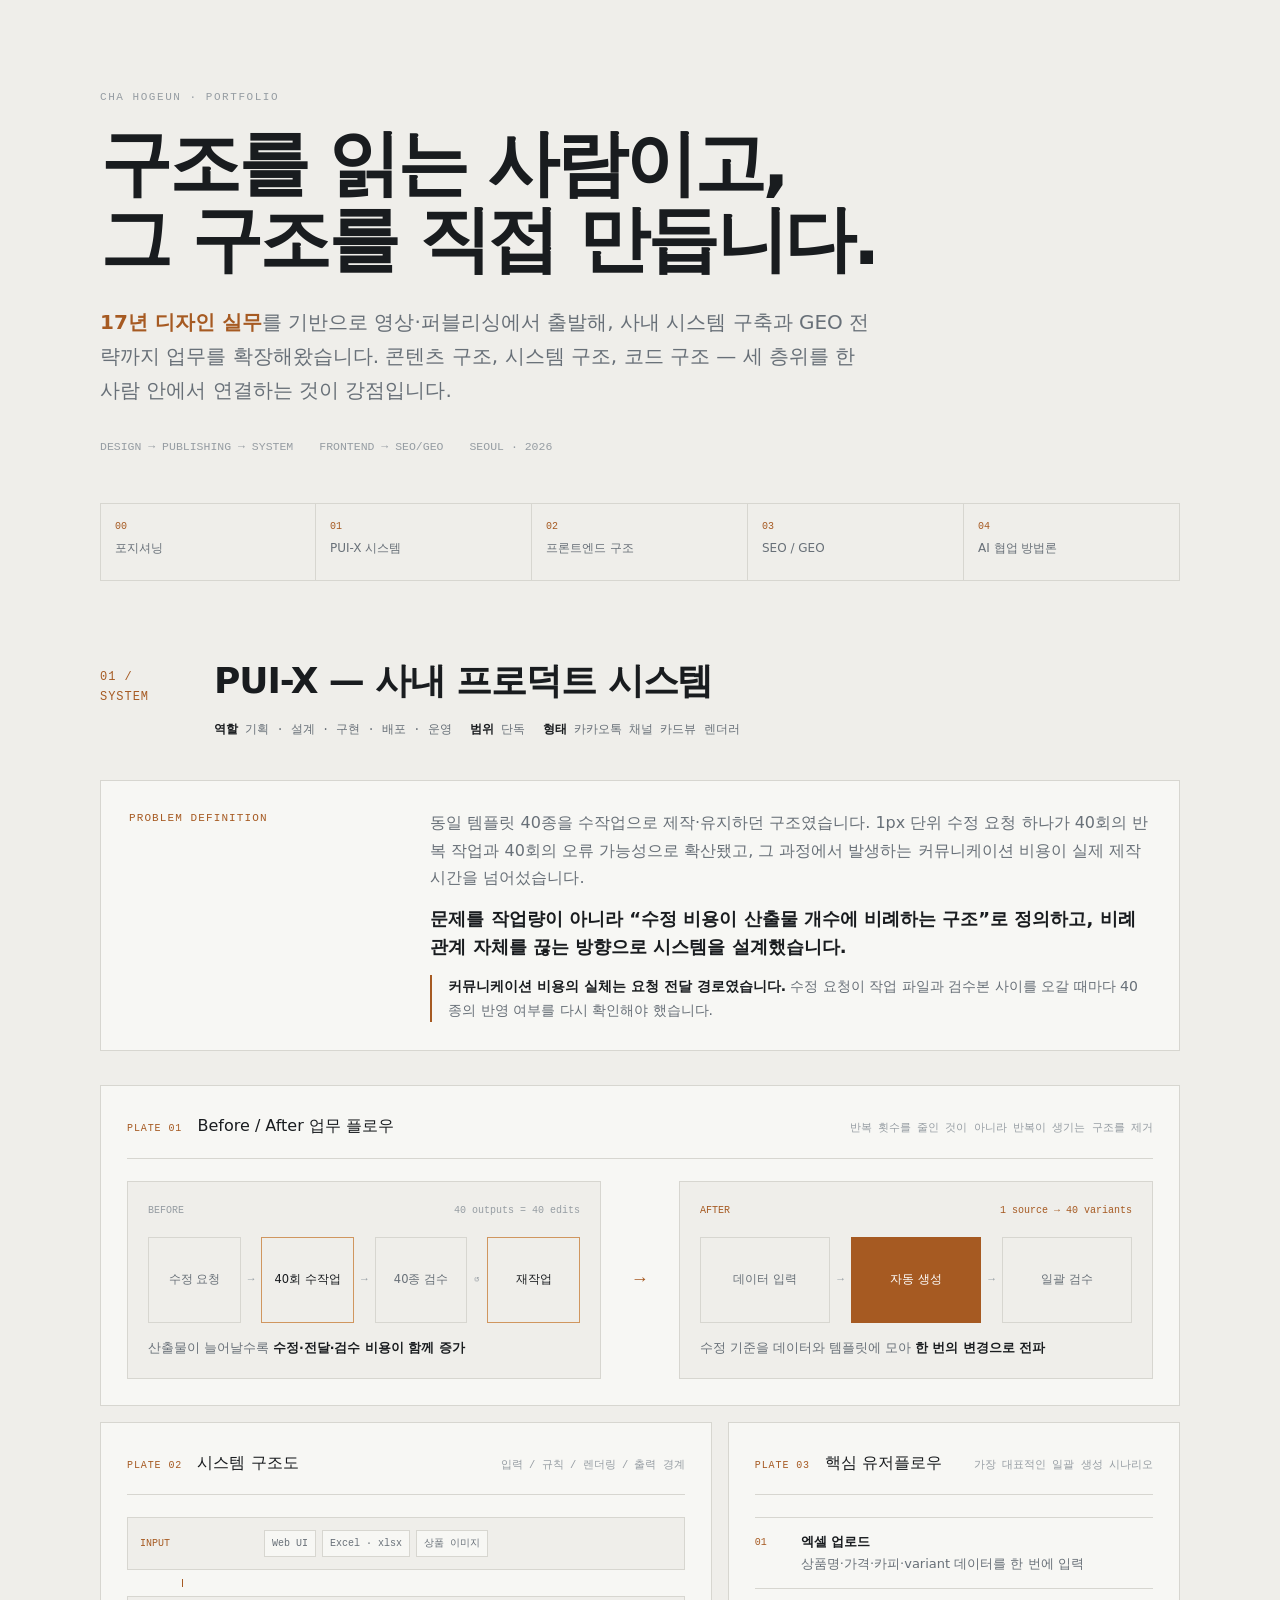
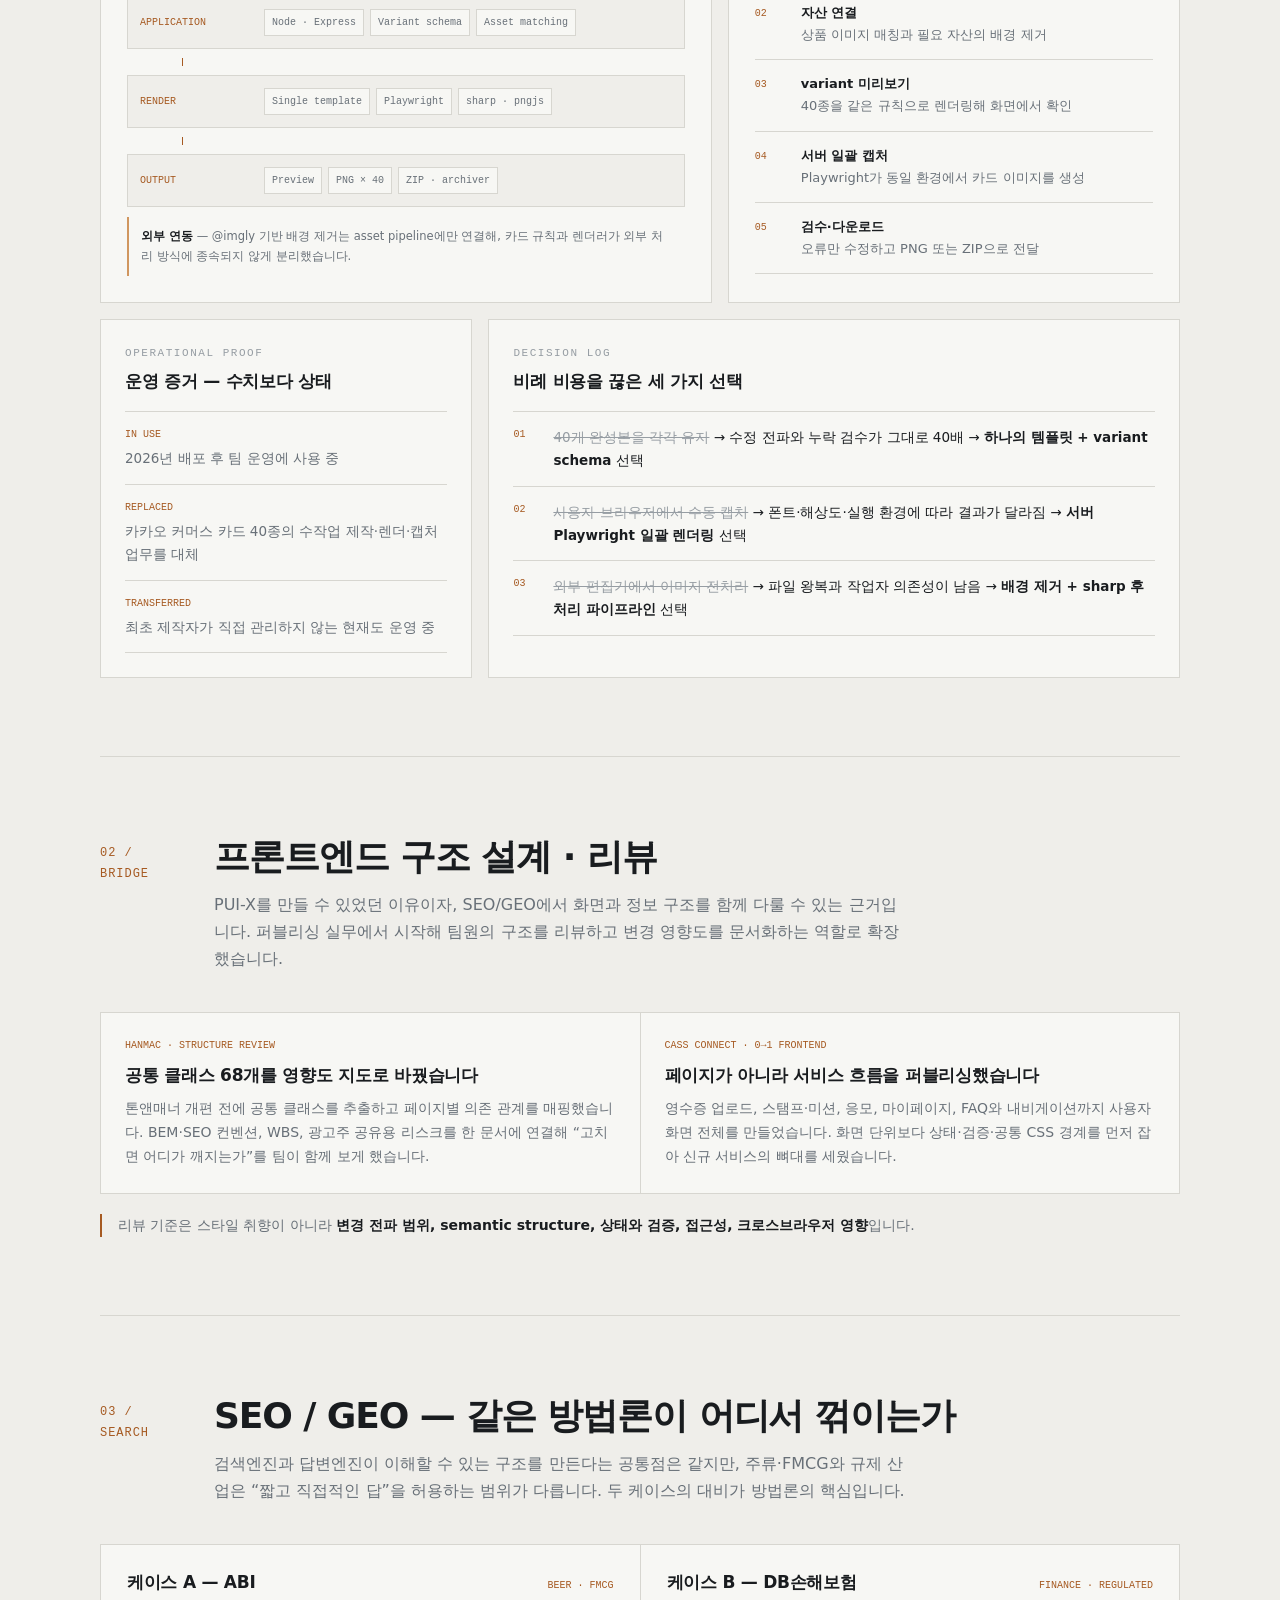
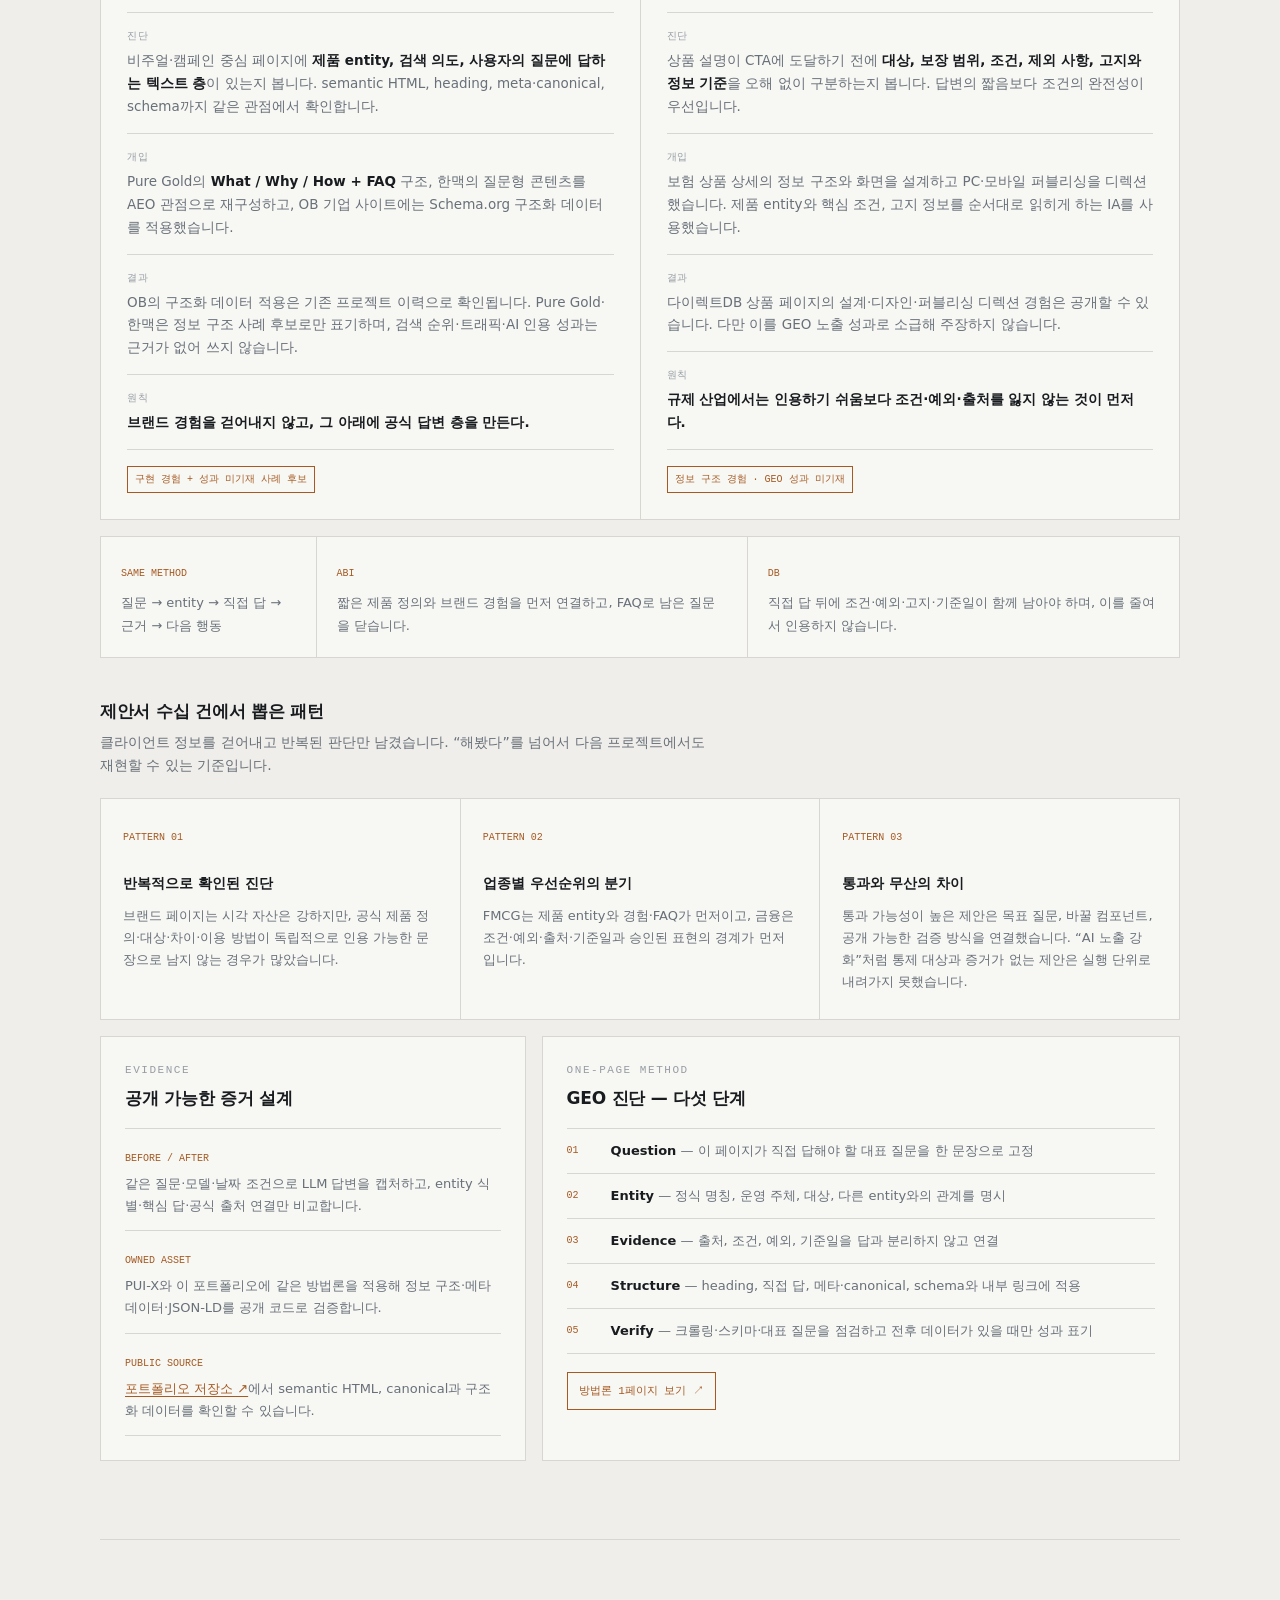
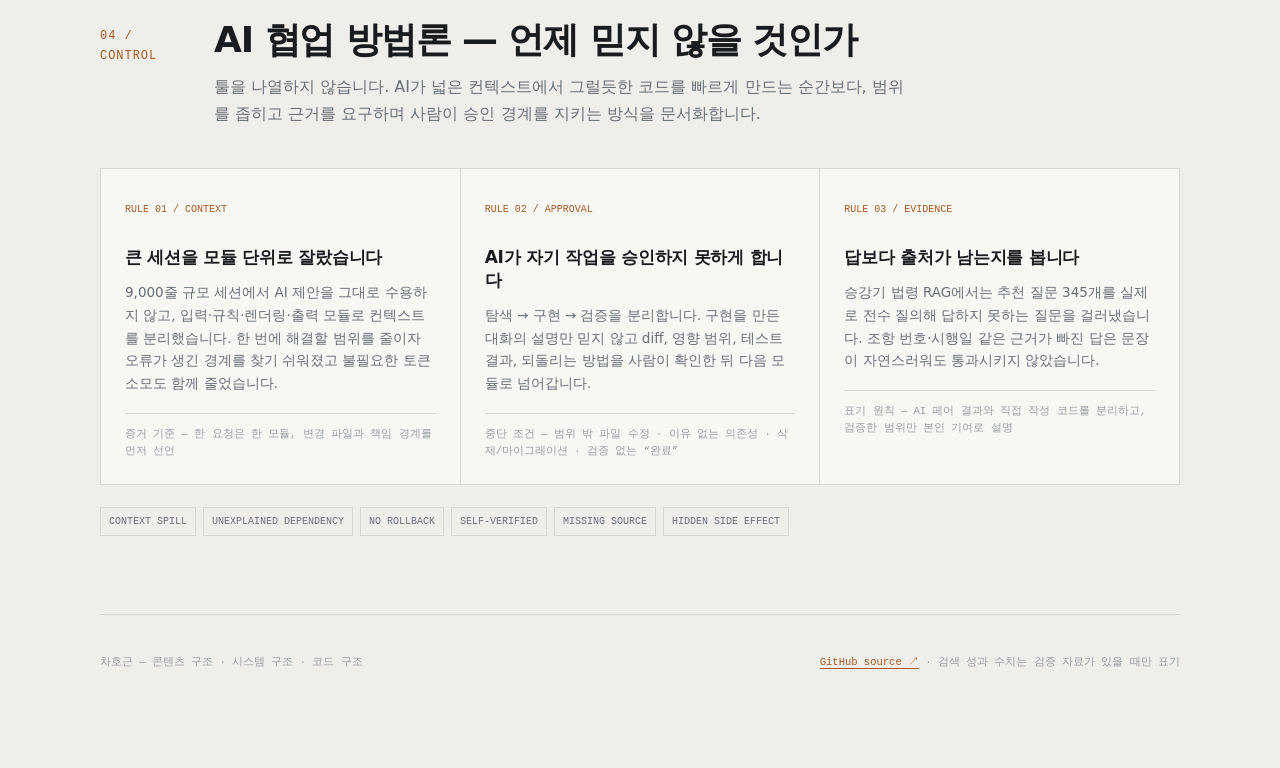
==== commit 366dc0e9: "포트폴리오를 구조 설계 중심으로 재구성" ====
--- a/index.html
+++ b/index.html
@@ -3,8 +3,8 @@
 <head>
 <meta charset="utf-8">
 <meta name="viewport" content="width=device-width, initial-scale=1">
-<title>차호근 — 프론트엔드·SEO/GEO 포트폴리오</title>
-<meta name="description" content="프론트엔드 개발·웹 퍼블리싱·프로젝트 리드 경험과 Technical SEO, GEO/AEO 정보 구조 설계 기준을 근거 중심으로 정리한 차호근의 포트폴리오입니다.">
+<title>차호근 — 구조를 읽고, 직접 만드는 사람</title>
+<meta name="description" content="17년 디자인 실무를 기반으로 콘텐츠 구조, 시스템 구조, 코드 구조를 연결해온 차호근의 포트폴리오입니다. PUI-X 사내 시스템, 프론트엔드 구조 설계, SEO/GEO와 AI 협업 방법론을 다룹니다.">
 <meta name="robots" content="index,follow">
 <meta name="theme-color" content="#EFEEEA" media="(prefers-color-scheme: light)">
 <meta name="theme-color" content="#131619" media="(prefers-color-scheme: dark)">
@@ -12,12 +12,12 @@
 <meta property="og:type" content="website">
 <meta property="og:locale" content="ko_KR">
 <meta property="og:site_name" content="차호근 포트폴리오">
-<meta property="og:title" content="차호근 — 프론트엔드·SEO/GEO 포트폴리오">
-<meta property="og:description" content="코드 기여와 리드 경험, 검색엔진·답변엔진이 이해할 수 있는 정보 구조 설계 기준을 검증 가능한 근거와 함께 정리했습니다.">
+<meta property="og:title" content="차호근 — 구조를 읽고, 직접 만드는 사람">
+<meta property="og:description" content="콘텐츠 구조, 시스템 구조, 코드 구조를 한 사람 안에서 연결합니다.">
 <meta property="og:url" content="https://nonexpertchassi-creator.github.io/portfolio/">
 <meta name="twitter:card" content="summary">
-<meta name="twitter:title" content="차호근 — 프론트엔드·SEO/GEO 포트폴리오">
-<meta name="twitter:description" content="프론트엔드·웹 퍼블리싱·프로젝트 리드와 SEO/GEO 설계 경험을 근거 중심으로 정리한 포트폴리오입니다.">
+<meta name="twitter:title" content="차호근 — 구조를 읽고, 직접 만드는 사람">
+<meta name="twitter:description" content="PUI-X 사내 시스템부터 프론트엔드 구조 설계, SEO/GEO와 AI 협업 방법론까지.">
 <script type="application/ld+json">
 {
   "@context": "https://schema.org",
@@ -27,16 +27,15 @@
       "@id": "https://nonexpertchassi-creator.github.io/portfolio/#person",
       "name": "차호근",
       "url": "https://nonexpertchassi-creator.github.io/portfolio/",
-      "jobTitle": "Frontend Developer · Web Publisher · Project Lead",
+      "jobTitle": "Product System Designer · Frontend Lead",
       "knowsAbout": [
-        "Frontend Development",
+        "Product System Design",
+        "Frontend Architecture",
         "Web Publishing",
-        "Project Leadership",
         "Technical SEO",
-        "Semantic HTML",
-        "Structured Data",
         "GEO",
-        "AEO"
+        "AEO",
+        "AI-assisted Development"
       ],
       "sameAs": ["https://github.com/nonexpertchassi-creator"]
     },
@@ -52,227 +51,390 @@
 }
 </script>
 <style>
-  * { margin: 0; padding: 0; box-sizing: border-box; }
+  * { box-sizing: border-box; margin: 0; padding: 0; }
 
   :root {
-    --paper:  #EFEEEA;
-    --card:   #F7F7F4;
-    --ink:    #191C1F;
-    --slate:  #6A727A;
-    --faint:  #9AA1A8;
-    --hair:   #D8D7D1;
+    --paper: #EFEEEA;
+    --card: #F7F7F4;
+    --ink: #191C1F;
+    --slate: #687078;
+    --faint: #969DA3;
+    --hair: #D7D6D0;
     --accent: #A65A22;
     --accent-mid: #D0965F;
-    --accent-soft: rgba(166, 90, 34, 0.14);
-    --bar-other: #CFCEC7;
-
+    --accent-soft: rgba(166, 90, 34, 0.12);
+    --safe: #4D6A5A;
+    --warn: #8B5D38;
     --sans: "Apple SD Gothic Neo", Pretendard, -apple-system, BlinkMacSystemFont, system-ui, sans-serif;
     --mono: ui-monospace, "SF Mono", SFMono-Regular, Menlo, Consolas, monospace;
-
+    --wide: 1080px;
     --measure: 68ch;
-    --wide: 1000px;
   }
 
   @media (prefers-color-scheme: dark) {
     :root {
-      --paper:  #131619;
-      --card:   #1A1D21;
-      --ink:    #E7E6E1;
-      --slate:  #8D949B;
-      --faint:  #6B7278;
-      --hair:   #2A2E33;
+      --paper: #131619;
+      --card: #1A1D21;
+      --ink: #E7E6E1;
+      --slate: #92999F;
+      --faint: #6F767C;
+      --hair: #2D3136;
       --accent: #D68C33;
-      --accent-mid: #8C5C2B;
-      --accent-soft: rgba(214, 140, 51, 0.16);
-      --bar-other: #333940;
+      --accent-mid: #916039;
+      --accent-soft: rgba(214, 140, 51, 0.14);
+      --safe: #8FB19D;
+      --warn: #D3A071;
     }
   }
-  :root[data-theme="dark"] {
-    --paper:  #131619; --card: #1A1D21; --ink: #E7E6E1; --slate: #8D949B;
-    --faint: #6B7278; --hair: #2A2E33; --accent: #D68C33; --accent-mid: #8C5C2B;
-    --accent-soft: rgba(214, 140, 51, 0.16); --bar-other: #333940;
-  }
-  :root[data-theme="light"] {
-    --paper: #EFEEEA; --card: #F7F7F4; --ink: #191C1F; --slate: #6A727A;
-    --faint: #9AA1A8; --hair: #D8D7D1; --accent: #A65A22; --accent-mid: #D0965F;
-    --accent-soft: rgba(166, 90, 34, 0.14); --bar-other: #CFCEC7;
-  }
-
+
+  html { scroll-behavior: smooth; }
   body {
-    background: var(--paper); color: var(--ink); font-family: var(--sans);
-    font-size: 16px; line-height: 1.7; -webkit-font-smoothing: antialiased;
-    padding: 0 24px 120px;
-  }
+    background: var(--paper);
+    color: var(--ink);
+    font-family: var(--sans);
+    font-size: 16px;
+    line-height: 1.7;
+    -webkit-font-smoothing: antialiased;
+    padding: 0 24px 96px;
+  }
+  a { color: inherit; }
+  a:focus-visible { outline: 2px solid var(--accent); outline-offset: 4px; }
+  strong { color: var(--ink); font-weight: 700; }
+  code { font-family: var(--mono); font-size: 0.86em; }
   .wrap { max-width: var(--wide); margin: 0 auto; }
-  .skip-link { position: fixed; top: 12px; left: 12px; z-index: 10; background: var(--ink); color: var(--paper); padding: 8px 12px; font-family: var(--mono); font-size: 12px; text-decoration: none; transform: translateY(-180%); transition: transform 0.18s ease; }
+  .skip-link {
+    position: fixed; top: 12px; left: 12px; z-index: 20;
+    padding: 8px 12px; background: var(--ink); color: var(--paper);
+    font-family: var(--mono); font-size: 12px; text-decoration: none;
+    transform: translateY(-180%); transition: transform 0.18s ease;
+  }
   .skip-link:focus { transform: translateY(0); }
-  a:focus-visible { outline: 2px solid var(--accent); outline-offset: 4px; }
-
-  .eyebrow { font-family: var(--mono); font-size: 11px; letter-spacing: 0.14em; text-transform: uppercase; color: var(--faint); }
-  h1 { font-size: clamp(34px, 6vw, 54px); font-weight: 800; letter-spacing: -0.03em; line-height: 1.12; text-wrap: balance; margin: 14px 0 0; }
-  h2 { font-size: clamp(21px, 3vw, 26px); font-weight: 750; letter-spacing: -0.02em; line-height: 1.3; text-wrap: balance; }
-  h3 { font-size: 16px; font-weight: 700; letter-spacing: -0.01em; }
-  .lede { font-size: 18px; color: var(--slate); line-height: 1.65; }
-  strong { font-weight: 700; color: var(--ink); }
-  .num { font-family: var(--mono); font-variant-numeric: tabular-nums; }
-  code { font-family: var(--mono); font-size: 12px; }
-
-  header.mast { padding: 88px 0 40px; border-bottom: 1px solid var(--hair); }
-  .mast .role { margin-top: 20px; font-size: 17px; color: var(--slate); max-width: var(--measure); }
-  .mast .role b { color: var(--accent); font-weight: 700; }
-  .meta-row { display: flex; flex-wrap: wrap; gap: 8px 28px; margin-top: 28px; font-family: var(--mono); font-size: 12px; color: var(--faint); }
-  .meta-row span b { color: var(--slate); font-weight: 400; }
-
-  section { padding: 64px 0; border-bottom: 1px solid var(--hair); }
-  .sec-head { display: flex; flex-direction: column; gap: 10px; margin-bottom: 36px; }
-  .sec-head p { max-width: var(--measure); color: var(--slate); }
-
-  .stats { display: grid; grid-template-columns: repeat(auto-fit, minmax(150px, 1fr)); gap: 1px; background: var(--hair); border: 1px solid var(--hair); }
-  .stat { background: var(--paper); padding: 24px 20px; }
-  .stat .v { font-family: var(--mono); font-variant-numeric: tabular-nums; font-size: clamp(26px, 3.6vw, 34px); font-weight: 600; letter-spacing: -0.02em; color: var(--accent); line-height: 1.1; }
-  .stat .k { margin-top: 8px; font-size: 13px; color: var(--slate); line-height: 1.45; }
-
-  .split { margin-top: 12px; display: flex; height: 44px; border: 1px solid var(--hair); overflow: hidden; }
-  .split .seg { display: flex; align-items: center; padding: 0 14px; font-family: var(--mono); font-size: 12px; white-space: nowrap; }
-  .split .front { background: var(--accent); color: #fff; flex: 998; }
-  .split .back  { background: var(--bar-other); color: var(--slate); flex: 2; justify-content: center; padding: 0; }
-  .split-key { display: flex; justify-content: space-between; margin-top: 10px; font-family: var(--mono); font-size: 12px; color: var(--faint); }
-
-  .breakdown { margin-top: 32px; display: grid; grid-template-columns: repeat(auto-fit, minmax(170px, 1fr)); gap: 20px; }
-  .bd { border-top: 2px solid var(--accent); padding-top: 12px; }
-  .bd .v { font-family: var(--mono); font-variant-numeric: tabular-nums; font-size: 22px; font-weight: 600; }
-  .bd .k { font-size: 13px; color: var(--slate); margin-top: 2px; }
-
-  .ledger { display: flex; flex-direction: column; }
-  .proj { display: flex; flex-direction: column; gap: 16px; padding: 28px 0; border-top: 1px solid var(--hair); }
-  .proj:last-child { border-bottom: 1px solid var(--hair); }
-  .proj-top { display: flex; flex-wrap: wrap; align-items: baseline; gap: 10px 16px; }
-  .proj-top .rank { font-family: var(--mono); font-size: 11px; letter-spacing: 0.06em; padding: 3px 8px; border: 1px solid var(--accent); color: var(--accent); border-radius: 2px; white-space: nowrap; }
-  .proj-top .rank.plain { border-color: var(--hair); color: var(--faint); }
-  .proj-top .when { font-family: var(--mono); font-size: 12px; color: var(--faint); margin-left: auto; }
-
-  .own { display: flex; align-items: center; gap: 14px; flex-wrap: wrap; }
-  .own .track { flex: 1 1 260px; height: 10px; background: var(--bar-other); position: relative; overflow: hidden; }
-  .own .fill { position: absolute; inset: 0 auto 0 0; background: var(--accent); }
-  .own .lab { font-family: var(--mono); font-variant-numeric: tabular-nums; font-size: 12px; color: var(--slate); white-space: nowrap; }
-  .own .lab b { color: var(--ink); font-weight: 600; }
-  .proj-work { color: var(--slate); font-size: 15px; max-width: var(--measure); }
-  .proj-work b { color: var(--ink); font-weight: 650; }
-  .proj-work code { background: var(--accent-soft); color: var(--accent); padding: 1px 5px; border-radius: 2px; }
-
-  /* 스크린샷 슬롯 — img/파일.png 넣으면 자동으로 뜸. 없으면 onerror 로 알아서 사라짐. */
-  .shot { margin-top: 4px; border: 1px solid var(--hair); background: var(--card); overflow: hidden; }
-  .shot > a { display: block; }
-  .shot img { display: block; width: 100%; height: 260px; object-fit: contain; background: var(--card); }
-  .shot figcaption { font-family: var(--mono); font-size: 11px; color: var(--faint); padding: 8px 12px; border-top: 1px solid var(--hair); }
-  .shot figcaption a { color: var(--accent); text-decoration: none; }
-  .shot figcaption a:hover { text-decoration: underline; }
-
-  .tags { display: flex; flex-wrap: wrap; gap: 6px; }
-  .tags span { font-family: var(--mono); font-size: 11px; color: var(--slate); border: 1px solid var(--hair); padding: 3px 8px; border-radius: 2px; white-space: nowrap; }
-  .proj .meta-line { font-family: var(--mono); font-size: 12px; color: var(--faint); }
-  .proj .meta-line b { color: var(--accent); font-weight: 600; }
-
-  .files { display: flex; flex-direction: column; }
-  .file { display: grid; grid-template-columns: 1fr auto; align-items: center; gap: 8px 20px; padding: 13px 0; border-top: 1px solid var(--hair); }
-  .file:last-child { border-bottom: 1px solid var(--hair); }
-  .file .path { font-family: var(--mono); font-size: 12.5px; color: var(--ink); overflow-wrap: anywhere; }
-  .file .path .dir { color: var(--faint); }
-  .file .right { display: flex; align-items: center; gap: 12px; }
-  .file .mini { width: 90px; height: 6px; background: var(--bar-other); position: relative; }
-  .file .mini i { position: absolute; inset: 0 auto 0 0; background: var(--accent); display: block; }
-  .file .n { font-family: var(--mono); font-variant-numeric: tabular-nums; font-size: 12px; color: var(--slate); white-space: nowrap; min-width: 108px; text-align: right; }
-  .file .n b { color: var(--ink); font-weight: 600; }
-
-  .scope-note { border-left: 2px solid var(--accent); padding: 2px 0 2px 16px; margin-bottom: 34px; max-width: var(--measure); font-size: 15px; color: var(--slate); }
-  .scope-note b { color: var(--ink); font-weight: 650; }
-  .legend { display: flex; flex-wrap: wrap; gap: 8px 22px; margin-bottom: 20px; }
-  .legend span { display: flex; align-items: center; gap: 7px; font-family: var(--mono); font-size: 11.5px; color: var(--slate); }
-  .legend i { width: 12px; height: 12px; display: block; }
-  .legend .k1 { background: var(--accent); } .legend .k2 { background: var(--accent-mid); } .legend .k3 { background: var(--bar-other); }
-  .scope-rows { display: flex; flex-direction: column; }
-  .srow { display: grid; grid-template-columns: 128px 1fr auto; align-items: center; gap: 8px 18px; padding: 14px 0; border-top: 1px solid var(--hair); }
-  .srow:last-of-type { border-bottom: 1px solid var(--hair); }
-  .srow.total { border-top: 2px solid var(--ink); border-bottom: none; }
-  .srow.total .sname { font-weight: 700; }
-  .srow .sname { font-size: 14px; font-weight: 600; }
-  .tri { display: flex; height: 14px; overflow: hidden; min-width: 120px; }
-  .tri i { display: block; height: 100%; }
-  .tri .s1 { background: var(--accent); } .tri .s2 { background: var(--accent-mid); } .tri .s3 { background: var(--bar-other); }
-  .srow .sval { font-family: var(--mono); font-variant-numeric: tabular-nums; font-size: 12px; color: var(--slate); white-space: nowrap; min-width: 96px; text-align: right; }
-  .srow .sval b { color: var(--ink); font-weight: 600; }
-
-  .docs { display: grid; grid-template-columns: repeat(auto-fit, minmax(260px, 1fr)); gap: 1px; background: var(--hair); border: 1px solid var(--hair); }
-  .doc { background: var(--card); padding: 20px; display: flex; flex-direction: column; gap: 7px; }
-  .doc .dt { display: flex; align-items: baseline; justify-content: space-between; gap: 12px; }
-  .doc .dname { font-family: var(--mono); font-size: 12px; color: var(--accent); overflow-wrap: anywhere; }
-  .doc .dlines { font-family: var(--mono); font-variant-numeric: tabular-nums; font-size: 11px; color: var(--faint); white-space: nowrap; }
-  .doc .dwhat { font-size: 14px; color: var(--slate); line-height: 1.55; }
-  .doc .dwhat b { color: var(--ink); font-weight: 650; }
-
-  .seo-framework { display: grid; grid-template-columns: repeat(4, 1fr); border: 1px solid var(--hair); background: var(--hair); gap: 1px; }
-  .seo-phase { background: var(--card); padding: 22px 18px; min-height: 188px; }
-  .seo-phase .phase-no { font-family: var(--mono); font-size: 11px; color: var(--accent); margin-bottom: 20px; }
-  .seo-phase h3 { margin-bottom: 9px; }
-  .seo-phase p { font-size: 13.5px; color: var(--slate); line-height: 1.55; }
-  .seo-capabilities { margin-top: 32px; display: grid; grid-template-columns: repeat(2, 1fr); border-top: 1px solid var(--hair); }
-  .seo-cap { display: grid; grid-template-columns: minmax(150px, 0.7fr) 1.3fr; gap: 18px; padding: 18px 0; border-bottom: 1px solid var(--hair); }
-  .seo-cap:nth-child(odd) { padding-right: 24px; }
-  .seo-cap:nth-child(even) { border-left: 1px solid var(--hair); padding-left: 24px; }
-  .seo-cap h3 { font-family: var(--mono); font-size: 12px; color: var(--accent); }
-  .seo-cap p { font-size: 13.5px; color: var(--slate); line-height: 1.55; }
-  .seo-cases { margin-top: 44px; display: grid; grid-template-columns: repeat(2, 1fr); gap: 1px; border: 1px solid var(--hair); background: var(--hair); }
-  .seo-case { background: var(--card); padding: 24px; }
-  .seo-case-head { display: flex; flex-wrap: wrap; gap: 9px 14px; align-items: baseline; padding-bottom: 18px; border-bottom: 1px solid var(--hair); }
-  .seo-case-head .status { margin-left: auto; font-family: var(--mono); font-size: 10px; line-height: 1.3; color: var(--accent); border: 1px solid var(--accent); padding: 4px 7px; white-space: nowrap; }
-  .case-logic { display: flex; flex-direction: column; }
-  .case-logic dt { font-family: var(--mono); font-size: 10.5px; letter-spacing: 0.08em; color: var(--faint); text-transform: uppercase; padding-top: 14px; margin-bottom: 5px; }
-  .case-logic dd { font-size: 13.5px; line-height: 1.6; color: var(--slate); padding-bottom: 14px; border-bottom: 1px solid var(--hair); }
-  .case-logic dd b { color: var(--ink); font-weight: 650; }
-  .seo-evidence { margin-top: 24px; display: flex; flex-wrap: wrap; justify-content: space-between; align-items: center; gap: 18px; border-left: 2px solid var(--accent); padding: 4px 0 4px 18px; }
-  .seo-evidence p { max-width: 680px; color: var(--slate); font-size: 14px; }
-  .seo-evidence p b { color: var(--ink); font-weight: 650; }
-  .doc-link { display: inline-flex; align-items: center; min-height: 38px; padding: 7px 12px; border: 1px solid var(--accent); color: var(--accent); font-family: var(--mono); font-size: 11.5px; text-decoration: none; white-space: nowrap; }
+
+  .eyebrow {
+    color: var(--faint); font-family: var(--mono); font-size: 11px;
+    letter-spacing: 0.14em; text-transform: uppercase;
+  }
+  h1 {
+    max-width: 880px; margin-top: 18px;
+    font-size: clamp(38px, 7vw, 72px); font-weight: 820;
+    letter-spacing: -0.045em; line-height: 1.06; text-wrap: balance;
+  }
+  h2 {
+    font-size: clamp(25px, 4vw, 36px); font-weight: 780;
+    letter-spacing: -0.03em; line-height: 1.2; text-wrap: balance;
+  }
+  h3 { font-size: 17px; font-weight: 720; letter-spacing: -0.015em; line-height: 1.35; }
+  h4 { font-size: 14px; font-weight: 700; }
+
+  .mast { padding: 88px 0 46px; border-bottom: 1px solid var(--hair); }
+  .mast .positioning {
+    max-width: 780px; margin-top: 28px; color: var(--slate);
+    font-size: clamp(17px, 2.2vw, 20px); line-height: 1.7;
+  }
+  .mast .positioning strong { color: var(--accent); }
+  .mast-meta {
+    display: flex; flex-wrap: wrap; gap: 8px 26px; margin-top: 30px;
+    color: var(--faint); font-family: var(--mono); font-size: 11.5px;
+  }
+
+  .structure-nav {
+    display: grid; grid-template-columns: repeat(5, 1fr);
+    border-bottom: 1px solid var(--hair);
+  }
+  .structure-nav a {
+    min-height: 76px; padding: 16px 14px; border-right: 1px solid var(--hair);
+    color: var(--slate); text-decoration: none; font-size: 12px; line-height: 1.45;
+  }
+  .structure-nav a:first-child { border-left: 1px solid var(--hair); }
+  .structure-nav .n {
+    display: block; margin-bottom: 6px; color: var(--accent);
+    font-family: var(--mono); font-size: 10px;
+  }
+  .structure-nav a:hover { background: var(--accent-soft); color: var(--ink); }
+
+  .chapter {
+    position: relative; padding: 78px 0; border-bottom: 1px solid var(--hair);
+  }
+  .chapter-head {
+    display: grid; grid-template-columns: 88px minmax(0, 1fr); gap: 26px;
+    margin-bottom: 40px;
+  }
+  .chapter-no {
+    color: var(--accent); font-family: var(--mono); font-size: 12px;
+    letter-spacing: 0.08em; padding-top: 8px;
+  }
+  .chapter-intro { max-width: var(--measure); margin-top: 12px; color: var(--slate); }
+  .role-line {
+    display: flex; flex-wrap: wrap; gap: 8px 18px; margin-top: 18px;
+    color: var(--slate); font-family: var(--mono); font-size: 12px;
+  }
+  .role-line b { color: var(--ink); font-weight: 600; }
+
+  .problem {
+    display: grid; grid-template-columns: minmax(190px, 0.55fr) 1.45fr;
+    gap: 28px; padding: 28px; background: var(--card); border: 1px solid var(--hair);
+  }
+  .problem .label {
+    color: var(--accent); font-family: var(--mono); font-size: 11px;
+    letter-spacing: 0.1em; text-transform: uppercase;
+  }
+  .problem-copy { color: var(--slate); font-size: 16px; }
+  .problem-copy p + p { margin-top: 14px; }
+  .problem-copy .definition {
+    color: var(--ink); font-size: 18px; font-weight: 650; line-height: 1.55;
+  }
+  .clarified {
+    margin-top: 18px; padding-left: 16px; border-left: 2px solid var(--accent);
+    color: var(--slate); font-size: 14px;
+  }
+
+  .plates { margin-top: 34px; }
+  .plate {
+    background: var(--card); border: 1px solid var(--hair); padding: 26px;
+  }
+  .plate + .plate { margin-top: 16px; }
+  .plate-head {
+    display: flex; justify-content: space-between; align-items: baseline;
+    gap: 18px; padding-bottom: 18px; border-bottom: 1px solid var(--hair);
+  }
+  .plate-no { color: var(--accent); font-family: var(--mono); font-size: 10px; letter-spacing: 0.09em; }
+  .plate-note { color: var(--faint); font-family: var(--mono); font-size: 10.5px; text-align: right; }
+
+  .before-after {
+    display: grid; grid-template-columns: 1fr 50px 1fr; gap: 14px;
+    align-items: stretch; margin-top: 22px;
+  }
+  .lane { padding: 20px; border: 1px solid var(--hair); background: var(--paper); }
+  .lane-label {
+    display: flex; justify-content: space-between; gap: 12px; margin-bottom: 18px;
+    color: var(--faint); font-family: var(--mono); font-size: 10px;
+  }
+  .lane.after .lane-label { color: var(--accent); }
+  .flow {
+    display: flex; align-items: stretch; gap: 7px; min-height: 86px;
+  }
+  .flow-node {
+    flex: 1; display: flex; align-items: center; justify-content: center;
+    min-width: 0; padding: 10px 7px; border: 1px solid var(--hair);
+    color: var(--slate); font-size: 11.5px; line-height: 1.45; text-align: center;
+  }
+  .flow-node.risk { border-color: var(--accent-mid); color: var(--ink); }
+  .flow-node.core { background: var(--accent); border-color: var(--accent); color: #fff; }
+  .flow-arrow {
+    display: flex; align-items: center; color: var(--faint);
+    font-family: var(--mono); font-size: 11px;
+  }
+  .change-arrow {
+    display: flex; align-items: center; justify-content: center;
+    color: var(--accent); font-family: var(--mono); font-size: 18px;
+  }
+  .lane-caption { margin-top: 14px; color: var(--slate); font-size: 12.5px; }
+  .lane-caption b { color: var(--ink); }
+
+  .plate-grid {
+    display: grid; grid-template-columns: 1.15fr 0.85fr; gap: 16px; margin-top: 16px;
+  }
+  .plate-grid .plate { margin-top: 0; }
+  .architecture { margin-top: 22px; display: flex; flex-direction: column; gap: 9px; }
+  .arch-layer {
+    display: grid; grid-template-columns: 112px 1fr; gap: 12px;
+    align-items: center; padding: 12px; border: 1px solid var(--hair); background: var(--paper);
+  }
+  .arch-name { color: var(--accent); font-family: var(--mono); font-size: 10px; }
+  .arch-modules { display: flex; flex-wrap: wrap; gap: 6px; }
+  .arch-modules span {
+    padding: 4px 7px; background: var(--card); border: 1px solid var(--hair);
+    color: var(--slate); font-family: var(--mono); font-size: 10px;
+  }
+  .arch-link { height: 8px; margin-left: 55px; border-left: 1px solid var(--accent); }
+  .external {
+    margin-top: 10px; padding: 10px 12px; border-left: 2px solid var(--accent-mid);
+    color: var(--slate); font-size: 11.5px;
+  }
+
+  .user-flow { display: flex; flex-direction: column; margin-top: 22px; }
+  .user-step {
+    display: grid; grid-template-columns: 34px 1fr; gap: 12px;
+    padding: 13px 0; border-top: 1px solid var(--hair);
+  }
+  .user-step:last-child { border-bottom: 1px solid var(--hair); }
+  .user-step .sn { color: var(--accent); font-family: var(--mono); font-size: 10px; padding-top: 3px; }
+  .user-step p { color: var(--slate); font-size: 13px; }
+  .user-step p b { color: var(--ink); }
+
+  .proof-decisions {
+    display: grid; grid-template-columns: 0.7fr 1.3fr; gap: 16px; margin-top: 16px;
+  }
+  .proof, .decisions { border: 1px solid var(--hair); background: var(--card); padding: 24px; }
+  .subhead { margin-bottom: 18px; }
+  .subhead .eyebrow { margin-bottom: 7px; }
+  .proof-list { list-style: none; }
+  .proof-list li {
+    padding: 14px 0; border-top: 1px solid var(--hair);
+    color: var(--slate); font-size: 13.5px;
+  }
+  .proof-list li:last-child { border-bottom: 1px solid var(--hair); }
+  .proof-list .proof-state {
+    display: block; margin-bottom: 4px; color: var(--accent);
+    font-family: var(--mono); font-size: 10px;
+  }
+  .decisions ol { list-style: none; counter-reset: decision; }
+  .decisions li {
+    counter-increment: decision; position: relative; padding: 14px 0 14px 40px;
+    border-top: 1px solid var(--hair); color: var(--slate); font-size: 13.5px;
+  }
+  .decisions li:last-child { border-bottom: 1px solid var(--hair); }
+  .decisions li::before {
+    content: counter(decision, decimal-leading-zero); position: absolute; left: 0; top: 14px;
+    color: var(--accent); font-family: var(--mono); font-size: 10px;
+  }
+  .decision-path { color: var(--ink); }
+  .decision-path .reject { color: var(--faint); text-decoration: line-through; text-decoration-thickness: 1px; }
+
+  .bridge {
+    display: grid; grid-template-columns: 1fr 1fr; border: 1px solid var(--hair);
+    background: var(--hair); gap: 1px;
+  }
+  .bridge-item { padding: 24px; background: var(--card); }
+  .bridge-item .context { color: var(--accent); font-family: var(--mono); font-size: 10px; margin-bottom: 10px; }
+  .bridge-item p { margin-top: 10px; color: var(--slate); font-size: 14px; }
+  .bridge-foot {
+    margin-top: 20px; padding-left: 16px; border-left: 2px solid var(--accent);
+    color: var(--slate); font-size: 14px;
+  }
+
+  .comparison {
+    display: grid; grid-template-columns: 1fr 1fr; gap: 1px;
+    border: 1px solid var(--hair); background: var(--hair);
+  }
+  .case { background: var(--card); padding: 26px; }
+  .case-head {
+    display: flex; flex-wrap: wrap; justify-content: space-between; gap: 8px 14px;
+    align-items: baseline; padding-bottom: 18px; border-bottom: 1px solid var(--hair);
+  }
+  .case-industry { color: var(--accent); font-family: var(--mono); font-size: 10px; }
+  .case dl { display: flex; flex-direction: column; }
+  .case dt {
+    padding-top: 15px; color: var(--faint); font-family: var(--mono);
+    font-size: 10px; letter-spacing: 0.08em;
+  }
+  .case dd {
+    padding: 4px 0 15px; border-bottom: 1px solid var(--hair);
+    color: var(--slate); font-size: 13.5px;
+  }
+  .case dd b { color: var(--ink); }
+  .status {
+    display: inline-flex; margin-top: 16px; padding: 4px 7px;
+    border: 1px solid var(--accent); color: var(--accent);
+    font-family: var(--mono); font-size: 10px;
+  }
+
+  .breakpoint {
+    display: grid; grid-template-columns: 0.5fr 1fr 1fr; margin-top: 16px;
+    border: 1px solid var(--hair); background: var(--card);
+  }
+  .breakpoint > div { padding: 20px; border-right: 1px solid var(--hair); }
+  .breakpoint > div:last-child { border-right: none; }
+  .breakpoint .bp-label { color: var(--accent); font-family: var(--mono); font-size: 10px; }
+  .breakpoint p { margin-top: 8px; color: var(--slate); font-size: 13px; }
+
+  .pattern-block { margin-top: 42px; }
+  .pattern-block > h3 { margin-bottom: 8px; }
+  .pattern-block > p { max-width: var(--measure); color: var(--slate); font-size: 14px; }
+  .patterns {
+    display: grid; grid-template-columns: repeat(3, 1fr); gap: 1px;
+    margin-top: 20px; border: 1px solid var(--hair); background: var(--hair);
+  }
+  .pattern { min-height: 220px; padding: 22px; background: var(--card); }
+  .pattern .pn { color: var(--accent); font-family: var(--mono); font-size: 10px; }
+  .pattern h4 { margin-top: 24px; }
+  .pattern p { margin-top: 9px; color: var(--slate); font-size: 13px; }
+
+  .evidence-method {
+    display: grid; grid-template-columns: 0.8fr 1.2fr; gap: 16px; margin-top: 16px;
+  }
+  .evidence-box, .method-box { padding: 24px; border: 1px solid var(--hair); background: var(--card); }
+  .evidence-item {
+    padding: 13px 0; border-top: 1px solid var(--hair);
+  }
+  .evidence-item:last-of-type { border-bottom: 1px solid var(--hair); }
+  .evidence-item .state { color: var(--accent); font-family: var(--mono); font-size: 10px; }
+  .evidence-item p { margin-top: 4px; color: var(--slate); font-size: 13px; }
+  .evidence-item a { color: var(--accent); text-underline-offset: 3px; }
+  .method-list { list-style: none; }
+  .method-list li {
+    display: grid; grid-template-columns: 34px 1fr; gap: 10px;
+    padding: 11px 0; border-top: 1px solid var(--hair);
+  }
+  .method-list li:last-child { border-bottom: 1px solid var(--hair); }
+  .method-list .mn { color: var(--accent); font-family: var(--mono); font-size: 10px; padding-top: 2px; }
+  .method-list p { color: var(--slate); font-size: 13px; }
+  .doc-link {
+    display: inline-flex; align-items: center; min-height: 38px; margin-top: 18px;
+    padding: 7px 11px; border: 1px solid var(--accent); color: var(--accent);
+    font-family: var(--mono); font-size: 11px; text-decoration: none;
+  }
   .doc-link:hover { background: var(--accent); color: #fff; }
 
-  .tl-scroll { overflow-x: auto; padding-bottom: 8px; }
-  .tl { display: flex; align-items: flex-end; gap: 5px; height: 150px; min-width: 620px; }
-  .tl .m { flex: 1; display: flex; flex-direction: column; justify-content: flex-end; align-items: center; gap: 6px; height: 100%; }
-  .tl .b { width: 100%; background: var(--accent-soft); border-top: 2px solid var(--accent); min-height: 2px; }
-  .tl .b.peak { background: var(--accent); }
-  .tl .lab { font-family: var(--mono); font-size: 9px; color: var(--faint); writing-mode: vertical-rl; }
-  .tl-note { margin-top: 16px; font-size: 14px; color: var(--slate); max-width: var(--measure); }
-  .tl-note b { color: var(--ink); font-weight: 650; }
-
-  .method { background: var(--card); border: 1px solid var(--hair); padding: 26px 24px; }
-  .method h3 { margin-bottom: 12px; }
-  .method ul { list-style: none; display: flex; flex-direction: column; gap: 10px; }
-  .method li { font-size: 14px; color: var(--slate); line-height: 1.6; padding-left: 18px; position: relative; max-width: var(--measure); }
-  .method li::before { content: "—"; position: absolute; left: 0; color: var(--faint); font-family: var(--mono); }
-  .method li b { color: var(--ink); font-weight: 650; }
-  .method code { background: var(--accent-soft); color: var(--accent); padding: 1px 5px; border-radius: 2px; }
-
-  footer { padding: 44px 0 0; font-family: var(--mono); font-size: 11.5px; color: var(--faint); line-height: 1.8; }
-
-  @media (max-width: 620px) {
-    body { padding: 0 18px 80px; }
-    header.mast { padding-top: 56px; }
-    .proj-top .when { margin-left: 0; width: 100%; }
-    .file { grid-template-columns: 1fr; }
-    .file .right { justify-content: space-between; }
-    .file .n { text-align: left; }
-    .srow { grid-template-columns: 1fr auto; gap: 8px 12px; }
-    .srow .tri { grid-column: 1 / -1; grid-row: 2; }
-    .srow .sval { grid-column: 2; grid-row: 1; }
-    .seo-framework, .seo-cases { grid-template-columns: 1fr; }
-    .seo-phase { min-height: auto; }
-    .seo-capabilities { grid-template-columns: 1fr; }
-    .seo-cap { grid-template-columns: 1fr; gap: 6px; }
-    .seo-cap:nth-child(odd) { padding-right: 0; }
-    .seo-cap:nth-child(even) { border-left: none; padding-left: 0; }
-    .seo-case-head .status { margin-left: 0; }
-  }
+  .ai-grid {
+    display: grid; grid-template-columns: repeat(3, 1fr); gap: 1px;
+    border: 1px solid var(--hair); background: var(--hair);
+  }
+  .ai-rule { min-height: 265px; padding: 24px; background: var(--card); }
+  .ai-rule .rule-no { color: var(--accent); font-family: var(--mono); font-size: 10px; }
+  .ai-rule h3 { margin-top: 26px; }
+  .ai-rule p { margin-top: 12px; color: var(--slate); font-size: 13.5px; }
+  .ai-rule .evidence {
+    margin-top: 18px; padding-top: 12px; border-top: 1px solid var(--hair);
+    color: var(--faint); font-family: var(--mono); font-size: 10.5px; line-height: 1.6;
+  }
+  .red-flags {
+    display: flex; flex-wrap: wrap; gap: 7px; margin-top: 22px;
+  }
+  .red-flags span {
+    padding: 5px 8px; border: 1px solid var(--hair);
+    color: var(--slate); font-family: var(--mono); font-size: 10px;
+  }
+
+  footer {
+    display: flex; flex-wrap: wrap; justify-content: space-between; gap: 18px;
+    padding-top: 38px; color: var(--faint); font-family: var(--mono);
+    font-size: 10.5px; line-height: 1.8;
+  }
+  footer a { color: var(--accent); text-underline-offset: 3px; }
+
+  @media (max-width: 820px) {
+    .plate-grid, .proof-decisions, .evidence-method { grid-template-columns: 1fr; }
+    .patterns, .ai-grid { grid-template-columns: 1fr; }
+    .pattern, .ai-rule { min-height: auto; }
+  }
+
+  @media (max-width: 680px) {
+    body { padding: 0 18px 72px; }
+    .mast { padding-top: 58px; }
+    .structure-nav { grid-template-columns: 1fr 1fr; }
+    .structure-nav a:nth-child(odd) { border-left: 1px solid var(--hair); }
+    .chapter { padding: 58px 0; }
+    .chapter-head { grid-template-columns: 1fr; gap: 8px; }
+    .chapter-no { padding-top: 0; }
+    .problem { grid-template-columns: 1fr; gap: 12px; padding: 22px; }
+    .plate { padding: 18px; }
+    .before-after { grid-template-columns: 1fr; }
+    .change-arrow { min-height: 28px; transform: rotate(90deg); }
+    .flow { flex-direction: column; }
+    .flow-arrow { justify-content: center; transform: rotate(90deg); }
+    .flow-node { min-height: 58px; }
+    .arch-layer { grid-template-columns: 1fr; gap: 7px; }
+    .arch-link { margin-left: 20px; }
+    .bridge, .comparison { grid-template-columns: 1fr; }
+    .breakpoint { grid-template-columns: 1fr; }
+    .breakpoint > div { border-right: none; border-bottom: 1px solid var(--hair); }
+    .breakpoint > div:last-child { border-bottom: none; }
+    .plate-note { display: none; }
+  }
+
   @media (prefers-reduced-motion: reduce) {
+    html { scroll-behavior: auto; }
     .skip-link { transition: none; }
   }
 </style>
@@ -281,336 +443,306 @@
 <a class="skip-link" href="#content">본문 바로가기</a>
 <div class="wrap">
 
-  <header class="mast">
-    <div class="eyebrow">Frontend · Web Publishing · Project Lead</div>
-    <h1>차호근</h1>
-    <p class="role">
-      오비맥주(ABI) 브랜드 웹 <b>6개 프로젝트</b>를 프론트엔드 리드 겸 PL/PM으로 수행하며 <b>5명의 팀</b>을 이끌었고,
-      그 밖에 카카오 커머스용 <b>카드 렌더링 도구를 혼자 풀스택으로</b> 만들었습니다.
-      아래 ABI 수치는 전부 <b>6개 저장소의 실제 git 이력</b>에서 뽑았습니다 — 자기평가가 아니라 커밋과 blame이 증명하는 기록입니다.
+  <header class="mast" id="positioning">
+    <div class="eyebrow">Cha Hogeun · Portfolio</div>
+    <h1>구조를 읽는 사람이고,<br>그 구조를 직접 만듭니다.</h1>
+    <p class="positioning">
+      <strong>17년 디자인 실무</strong>를 기반으로 영상·퍼블리싱에서 출발해,
+      사내 시스템 구축과 GEO 전략까지 업무를 확장해왔습니다.
+      콘텐츠 구조, 시스템 구조, 코드 구조 — 세 층위를 한 사람 안에서 연결하는 것이 강점입니다.
     </p>
-    <div class="meta-row">
-      <span><b>기간</b> &nbsp;2025.03 — 2026.07 (17개월)</span>
-      <span><b>저장소</b> &nbsp;Azure DevOps · 6개</span>
-      <span><b>스택</b> &nbsp;PHP · CSS · JavaScript · Node</span>
+    <div class="mast-meta">
+      <span>DESIGN → PUBLISHING → SYSTEM</span>
+      <span>FRONTEND → SEO/GEO</span>
+      <span>SEOUL · 2026</span>
     </div>
   </header>
 
+  <nav class="structure-nav" aria-label="포트폴리오 목차">
+    <a href="#positioning"><span class="n">00</span>포지셔닝</a>
+    <a href="#pui-x"><span class="n">01</span>PUI-X 시스템</a>
+    <a href="#frontend"><span class="n">02</span>프론트엔드 구조</a>
+    <a href="#seo-geo"><span class="n">03</span>SEO / GEO</a>
+    <a href="#ai-method"><span class="n">04</span>AI 협업 방법론</a>
+  </nav>
+
   <main id="content">
 
-  <section>
-    <div class="sec-head">
-      <div class="eyebrow">한눈에</div>
-      <h2>지금 서비스 중인 코드 52,611줄이 내 손에서 나왔습니다</h2>
-      <p>"누적 작성량"이 아니라 <strong>현재 운영 코드베이스에 살아있는 줄 수</strong>입니다. 같은 파일을 여러 번 고친 걸 중복으로 세지 않았고, 남이 덮어쓴 줄은 제외했습니다.</p>
-    </div>
-    <div class="stats">
-      <div class="stat"><div class="v">52,611</div><div class="k">내가 직접 쓴 코드 — 지금 서비스 중 (줄)</div></div>
-      <div class="stat"><div class="v">510</div><div class="k">내 커밋 — 전체 1,503개 중 <span class="num">34%</span></div></div>
-      <div class="stat"><div class="v">52</div><div class="k">사실상 단독 저자 파일 (소유율 80%+)</div></div>
-      <div class="stat"><div class="v">944</div><div class="k">내가 직접 쓰거나 <b style="font-weight:650">리드한</b> 커밋 — 전체의 <span class="num">63%</span></div></div>
-    </div>
-  </section>
-
-  <section id="seo-geo" aria-labelledby="seo-geo-title">
-    <div class="sec-head">
-      <div class="eyebrow">검색 경험 설계 — SEO · GEO · AEO</div>
-      <h2 id="seo-geo-title">검색엔진과 답변엔진이 이해할 수 있는 화면까지 설계합니다</h2>
-      <p>검색 최적화를 키워드 삽입으로 한정하지 않습니다. <strong>수집 가능한 코드, 논리적인 문서 구조, 명시적인 entity 정보, 질문에 바로 답하는 콘텐츠</strong>를 하나의 프론트엔드 산출물로 다룹니다.</p>
-    </div>
-
-    <p class="scope-note"><b>성과 표기 원칙.</b> 아래는 작업 방식과 적용 경험의 범위입니다. 검색 순위·트래픽·전환·AI 답변 인용 수치는 확인 자료가 없으므로 만들지 않았고, Pure Gold와 한맥은 <b>성과 미기재 사례 후보</b>로 구분했습니다.</p>
-
-    <div class="seo-framework">
-      <article class="seo-phase">
-        <div class="phase-no">01 / PROBLEM</div>
-        <h3>해석을 막는 문제 정의</h3>
-        <p>렌더링, 중복 URL, heading, 검색 의도, 브랜드·제품 정보의 모호함을 코드와 콘텐츠 양쪽에서 찾습니다.</p>
-      </article>
-      <article class="seo-phase">
-        <div class="phase-no">02 / STRATEGY</div>
-        <h3>질문과 entity 설계</h3>
-        <p>페이지의 대표 의도와 답해야 할 질문을 정하고, 브랜드·제품·운영 주체의 관계를 명시적인 문장으로 설계합니다.</p>
-      </article>
-      <article class="seo-phase">
-        <div class="phase-no">03 / APPLY</div>
-        <h3>HTML과 콘텐츠에 적용</h3>
-        <p>semantic HTML, title·description·canonical·OG, JSON-LD, 내부 링크, 결론 우선 Q&amp;A를 같은 구조로 구현합니다.</p>
-      </article>
-      <article class="seo-phase">
-        <div class="phase-no">04 / VERIFY</div>
-        <h3>적용과 성과를 분리</h3>
-        <p>배포 HTML, schema 검사, 색인 보고서, 실제 질문 세트로 검증하고 데이터가 있을 때만 변화와 성과를 기록합니다.</p>
-      </article>
-    </div>
-
-    <div class="seo-capabilities">
-      <article class="seo-cap"><h3>TECHNICAL SEO</h3><p>크롤링·색인·렌더링·내부 링크·상태 코드·canonical을 점검해 핵심 콘텐츠가 대표 URL에서 읽히게 합니다.</p></article>
-      <article class="seo-cap"><h3>SEMANTIC HTML</h3><p>landmark와 H1–H3 계층을 화면의 정보 구조와 맞추고, 링크·버튼·이미지의 의미를 코드에 남깁니다.</p></article>
-      <article class="seo-cap"><h3>META · OG</h3><p>페이지 의도별 고유 title과 description, 공유 맥락이 이어지는 OG 정보, 일관된 대표 URL 정책을 적용합니다.</p></article>
-      <article class="seo-cap"><h3>SCHEMA.ORG</h3><p>화면에 보이는 기업·브랜드·제품·문서 정보를 JSON-LD로 연결하고 실제 콘텐츠와의 일치 여부를 검증합니다.</p></article>
-      <article class="seo-cap"><h3>INTENT · FAQ</h3><p>사용자의 검색 의도에 맞춰 본문 순서를 다시 잡고, 실제 질문에 짧은 답과 상세 근거가 이어지는 FAQ를 설계합니다.</p></article>
-      <article class="seo-cap"><h3>GEO · AEO</h3><p>질문 하나에 답 하나, 결론 우선 문장, 명확한 entity와 출처를 사용해 독립적으로 이해·인용 가능한 단락을 만듭니다.</p></article>
-    </div>
-
-    <div class="seo-cases">
-      <article class="seo-case">
-        <div class="seo-case-head"><h3>Pure Gold</h3><span class="status">사례 후보 · 성과 미기재</span></div>
-        <dl class="case-logic">
-          <dt>문제</dt><dd>제품 설명이 기능·캠페인 문구에 흩어지면 기본 질문과 제품 entity가 한눈에 연결되지 않을 수 있습니다.</dd>
-          <dt>전략</dt><dd><b>What → Why → How → FAQ</b> 순서로 제품 정의, 필요성, 이용 방식, 남은 질문을 해소합니다.</dd>
-          <dt>적용</dt><dd>각 장을 독립적인 답변 단위로 만들고 제품명·카테고리·핵심 특성을 본문과 메타데이터에서 일관되게 표현하는 구조입니다.</dd>
-          <dt>검증 / 결과</dt><dd>정보 구조 경험만 사례 후보로 기록했습니다. 배포 URL과 전후 데이터가 연결되기 전까지 순위·트래픽·전환 성과를 쓰지 않습니다.</dd>
-        </dl>
-      </article>
-
-      <article class="seo-case">
-        <div class="seo-case-head"><h3>한맥 (HANMAC)</h3><span class="status">AEO 후보 · 성과 미기재</span></div>
-        <dl class="case-logic">
-          <dt>문제</dt><dd>감성 카피 중심의 브랜드 콘텐츠만으로는 사용자의 구체적인 질문에 직접 답하기 어렵습니다.</dd>
-          <dt>전략</dt><dd>사용자의 표현을 질문 heading으로 만들고 <b>첫 문장에 답한 뒤</b> 상세 설명과 다음 행동을 연결합니다.</dd>
-          <dt>적용</dt><dd>질문별 section, 결론 우선 답변, 명시적인 브랜드·제품명, 관련 페이지 내부 링크로 질문형 콘텐츠 경험을 재구성합니다.</dd>
-          <dt>검증 / 결과</dt><dd>질문형 콘텐츠 경험을 AEO 관점의 사례 후보로 사용합니다. 실제 적용 범위와 검색·답변 노출 효과는 확인 전까지 성과로 표현하지 않습니다.</dd>
-        </dl>
-      </article>
-    </div>
-
-    <div class="seo-evidence">
-      <p><b>확인 가능한 적용 경험:</b> OB 기업 사이트의 영문 다국어 전환과 Schema.org 구조화 데이터 적용은 기존 프로젝트 이력에 기록했습니다. 리치 결과 노출이나 순위 성과는 별도 근거가 없어 기재하지 않았습니다.</p>
-      <a class="doc-link" href="https://github.com/nonexpertchassi-creator/portfolio/blob/main/docs/seo-geo.md" target="_blank" rel="noopener">상세 SEO/GEO 문서 보기 ↗</a>
-    </div>
-  </section>
-
-  <section>
-    <div class="sec-head">
-      <div class="eyebrow">역할의 증거</div>
-      <h2>프론트엔드 전문성 — 코드가 직접 말합니다</h2>
-      <p>내 커밋이 건드린 모든 파일을 분류한 결과입니다. 백엔드 로직에는 사실상 손대지 않았고, 기여의 거의 전부가 <strong>화면·스타일·인터랙션</strong>에 집중돼 있습니다.</p>
-    </div>
-    <div class="split" role="img" aria-label="프론트엔드 99.8퍼센트, 백엔드 0.2퍼센트">
-      <div class="seg front">프론트엔드 &nbsp;99.8%</div>
-      <div class="seg back">0.2%</div>
-    </div>
-    <div class="split-key"><span>화면 · 스타일 · 인터랙션</span><span>백엔드 로직</span></div>
-    <div class="breakdown">
-      <div class="bd"><div class="v">30,913</div><div class="k">PHP 화면 (뷰 · 템플릿)</div></div>
-      <div class="bd"><div class="v">16,567</div><div class="k">CSS · 스타일</div></div>
-      <div class="bd"><div class="v">5,131</div><div class="k">JavaScript</div></div>
-    </div>
-  </section>
-
-  <section>
-    <div class="sec-head">
-      <div class="eyebrow">프로젝트 원장 — 6개 전부 PL / PM</div>
-      <h2>맡은 6개 프로젝트</h2>
-      <p>막대는 각 저장소에서 <strong>지금 살아있는 코드 중 내 비중</strong>입니다. 레거시가 큰 저장소일수록 비중은 낮아지지만, 신규로 만든 영역은 대부분 내 코드입니다.</p>
-    </div>
-    <div class="ledger">
-
-      <article class="proj">
-        <div class="proj-top"><h3>카스 커넥트 — 블루패스</h3><span class="rank">커밋 2위 · 147</span><span class="when">2026.01 — 2026.06 · 5/18 런칭</span></div>
-        <div class="own"><div class="track"><div class="fill" style="width:12.4%"></div></div><div class="lab"><b>15,435</b> / 124,199줄 · <b>12.4%</b> · 61개 파일</div></div>
-        <p class="proj-work"><b>0에서 만든 신규 서비스.</b> 영수증 업로드 위자드, 스탬프·보너스 미션, 경품 응모, 마이페이지, 출석체크, 고객센터 FAQ, 바텀 내비게이션까지 사용자 화면 전체를 퍼블리싱했습니다. <code>home.css</code> · <code>base.css</code> · <code>event.css</code> 는 소유율 100%.</p>
-        <figure class="shot"><a href="https://connect.cass.co.kr/bluepass" target="_blank" rel="noopener"><img src="https://connect.cass.co.kr/resources/bluepass/images/common/cass-connect-og-image.jpg" alt="카스 커넥트 블루패스 화면" loading="lazy" onerror="this.closest('.shot').remove()"></a><figcaption><a href="https://connect.cass.co.kr/bluepass" target="_blank" rel="noopener">connect.cass.co.kr/bluepass ↗</a></figcaption></figure>
-      </article>
-
-      <article class="proj">
-        <div class="proj-top"><h3>한맥 (HANMAC)</h3><span class="rank">커밋 1위 · 194</span><span class="when">2025.03 — 2026.07 · 최장 17개월</span></div>
-        <div class="own"><div class="track"><div class="fill" style="width:13.7%"></div></div><div class="lab"><b>10,397</b> / 75,902줄 · <b>13.7%</b> · 102개 파일</div></div>
-        <p class="proj-work">가장 오래 맡은 프로젝트. <b>지도 3.0 개편</b>(필터 모달·검색·태그 스트립·마커 디자인), <b>QR 이벤트</b>(폼 인라인 검증, iOS Safari IME 버그 수정, <code>focus-visible</code> 접근성, 청소년보호법 연 나이 기준 성인 검증), 인덱스·헤더 톤앤매너 전면 개편, 디자인 토큰 체계 도입, 그리고 전임자 레거시 정리.</p>
-        <figure class="shot"><a href="https://hanmac.ob.co.kr" target="_blank" rel="noopener"><img src="https://hanmac.ob.co.kr/resources/images/common/Hanmac_thumbnail.webp" alt="한맥 화면" loading="lazy" onerror="this.closest('.shot').remove()"></a><figcaption><a href="https://hanmac.ob.co.kr" target="_blank" rel="noopener">hanmac.ob.co.kr ↗</a></figcaption></figure>
-      </article>
-
-      <article class="proj">
-        <div class="proj-top"><h3>스텔라 아르투아</h3><span class="rank plain">커밋 2위 · 19</span><span class="when">2026.02 — 2026.07</span></div>
-        <div class="own"><div class="track"><div class="fill" style="width:22.8%"></div></div><div class="lab"><b>17,116</b> / 75,072줄 · <b>22.8%</b> · 115개 파일</div></div>
-        <p class="proj-work"><b>커밋 수는 적지만 소유 코드는 가장 많습니다</b> — 페이지를 통째로 신규 제작한 커밋이 많았기 때문입니다. 캠페인 페이지 시스템, 19세 성인 인증 게이트(광고 검수 대응 로직 포함), A/B 테스트 세팅, 매장 찾기 지도를 만들었습니다. <code>map/index.php</code> 소유율 93%.</p>
-        <figure class="shot"><a href="https://www.stellaartois.co.kr" target="_blank" rel="noopener"><img src="https://www.stellaartois.co.kr/themes/stella/img/SA_logo_new.png" alt="스텔라 아르투아" loading="lazy" onerror="this.closest('.shot').remove()"></a><figcaption><a href="https://www.stellaartois.co.kr" target="_blank" rel="noopener">stellaartois.co.kr ↗</a></figcaption></figure>
-      </article>
-
-      <article class="proj">
-        <div class="proj-top"><h3>버드와이저</h3><span class="rank">커밋 1위 · 63</span><span class="when">2025.04 — 2026.07</span></div>
-        <div class="own"><div class="track"><div class="fill" style="width:6.4%"></div></div><div class="lab"><b>5,229</b> / 81,291줄 · <b>6.4%</b> · 20개 파일</div></div>
-        <p class="proj-work">이벤트·페스티벌 캠페인 전담. 2026 뮤직 페스티벌 퍼블리싱, 투모로우랜드 캠페인, 이벤트 종료 카운트다운 타이머를 만들었습니다. <b>This Calls For A Bud</b> 캠페인의 <code>script.js</code> 1,193줄은 소유율 99.5% — 사실상 단독 제작.</p>
-        <figure class="shot"><a href="https://www.budweiser.kr" target="_blank" rel="noopener"><img src="https://www.budweiser.kr/themes/budweiser/images/shareThumb2_1200x627.png" alt="버드와이저 화면" loading="lazy" onerror="this.closest('.shot').remove()"></a><figcaption><a href="https://www.budweiser.kr" target="_blank" rel="noopener">budweiser.kr ↗</a></figcaption></figure>
-      </article>
-
-      <article class="proj">
-        <div class="proj-top"><h3>미켈롭 울트라</h3><span class="rank plain">커밋 2위 · 68</span><span class="when">2025.03 — 2025.07</span></div>
-        <div class="own"><div class="track"><div class="fill" style="width:5.5%"></div></div><div class="lab"><b>1,669</b> / 30,102줄 · <b>5.5%</b> · 22개 파일</div></div>
-        <p class="proj-work"><b>울트라 홀</b> 신규 이벤트를 phase 1 라이브(7/1)까지 퍼블리싱했습니다. 선수 프로필·응원글 리스트·경품 시스템, 스마트드링크 결과 모달의 크로스브라우저 이슈 수정. <code>superior-access/style.css</code> 소유율 96.7%.</p>
-        <figure class="shot"><a href="https://www.michelobultra.co.kr" target="_blank" rel="noopener"><img src="https://www.michelobultra.co.kr/images/og_img_new.jpg" alt="미켈롭 울트라 화면" loading="lazy" onerror="this.closest('.shot').remove()"></a><figcaption><a href="https://www.michelobultra.co.kr" target="_blank" rel="noopener">michelobultra.co.kr ↗</a></figcaption></figure>
-      </article>
-
-      <article class="proj">
-        <div class="proj-top"><h3>OB 기업 사이트</h3><span class="rank plain">커밋 3위 · 19</span><span class="when">2025.09 — 2025.11</span></div>
-        <div class="own"><div class="track"><div class="fill" style="width:3.1%"></div></div><div class="lab"><b>2,765</b> / 90,018줄 · <b>3.1%</b> · 18개 파일</div></div>
-        <p class="proj-work">기업 홈페이지의 뉴스룸·미디어 라이브러리 페이지를 제작하고, <b>영문 다국어 전환</b> 기능과 Schema.org 구조화 데이터를 붙였습니다. 개인정보 처리방침 v1.0 → v1.2 (소유율 100%).</p>
-        <figure class="shot"><figcaption><a href="https://www.ob.co.kr" target="_blank" rel="noopener">www.ob.co.kr ↗</a></figcaption></figure>
-      </article>
-
-    </div>
-  </section>
-
-  <section>
-    <div class="sec-head">
-      <div class="eyebrow">리드 범위 — 5명 팀 · 944커밋</div>
-      <h2>혼자 친 코드보다, 굴린 판이 큽니다</h2>
-      <p>6개 프로젝트 전부에서 PL/PM을 겸했습니다. 아래는 <strong>내 커밋</strong>과 <strong>내가 지시해 나온 팀원 5명의 커밋</strong>을 나눠 표시한 것입니다.</p>
-    </div>
-    <p class="scope-note">팀원의 커밋은 <b>내가 쓴 코드가 아닙니다.</b> 내가 방향을 잡고 지시해서 나온 결과물이라는 뜻이며, 그래서 위의 <b>52,611줄</b>(내가 직접 쓴 코드)과 <b>철저히 분리해</b> 표시합니다.</p>
-    <div class="legend">
-      <span><i class="k1"></i> 내 커밋 · 510</span>
-      <span><i class="k2"></i> 내 팀 5명 · 434</span>
-      <span><i class="k3"></i> 그 외 · 559</span>
-    </div>
-    <div class="scope-rows">
-      <div class="srow"><div class="sname">스텔라 아르투아</div><div class="tri" role="img" aria-label="내 커밋 19, 내 팀 39, 그 외 11. 나와 팀 합계 84.1%"><i class="s1" style="width:27.5%"></i><i class="s2" style="width:56.5%"></i><i class="s3" style="width:16.0%"></i></div><div class="sval"><b>84.1%</b> · 69</div></div>
-      <div class="srow"><div class="sname">버드와이저</div><div class="tri" role="img" aria-label="내 커밋 63, 내 팀 45, 그 외 46. 나와 팀 합계 70.1%"><i class="s1" style="width:40.9%"></i><i class="s2" style="width:29.2%"></i><i class="s3" style="width:29.9%"></i></div><div class="sval"><b>70.1%</b> · 154</div></div>
-      <div class="srow"><div class="sname">한맥</div><div class="tri" role="img" aria-label="내 커밋 194, 내 팀 194, 그 외 177. 나와 팀 합계 68.7%"><i class="s1" style="width:34.3%"></i><i class="s2" style="width:34.3%"></i><i class="s3" style="width:31.4%"></i></div><div class="sval"><b>68.7%</b> · 565</div></div>
-      <div class="srow"><div class="sname">미켈롭 울트라</div><div class="tri" role="img" aria-label="내 커밋 68, 내 팀 76, 그 외 72. 나와 팀 합계 66.7%"><i class="s1" style="width:31.5%"></i><i class="s2" style="width:35.2%"></i><i class="s3" style="width:33.3%"></i></div><div class="sval"><b>66.7%</b> · 216</div></div>
-      <div class="srow"><div class="sname">OB 기업 사이트</div><div class="tri" role="img" aria-label="내 커밋 19, 내 팀 65, 그 외 54. 나와 팀 합계 60.9%"><i class="s1" style="width:13.8%"></i><i class="s2" style="width:47.1%"></i><i class="s3" style="width:39.1%"></i></div><div class="sval"><b>60.9%</b> · 138</div></div>
-      <div class="srow"><div class="sname">카스 커넥트</div><div class="tri" role="img" aria-label="내 커밋 147, 내 팀 15, 그 외 199. 나와 팀 합계 44.9%"><i class="s1" style="width:40.7%"></i><i class="s2" style="width:4.2%"></i><i class="s3" style="width:55.1%"></i></div><div class="sval"><b>44.9%</b> · 361</div></div>
-      <div class="srow total"><div class="sname">전체</div><div class="tri" role="img" aria-label="전체 1503커밋 중 내 커밋 510, 내 팀 434, 그 외 559. 나와 팀 합계 62.8%"><i class="s1" style="width:33.9%"></i><i class="s2" style="width:28.9%"></i><i class="s3" style="width:37.2%"></i></div><div class="sval"><b>62.8%</b> · 1,503</div></div>
-    </div>
-    <p class="tl-note" style="margin-top:26px"><b>한맥에서 내 커밋 194 = 팀 커밋 194.</b> 직접 손으로 짜면서 동시에 같은 규모의 작업을 지시했다는 뜻입니다 — 리드가 코드에서 손을 뗀 게 아니라, 최전선에서 같이 짜면서 팀을 굴렸습니다.</p>
-  </section>
-
-  <section>
-    <div class="sec-head">
-      <div class="eyebrow">단독 저자 — 52개 파일 · 21,059줄</div>
-      <h2>남의 코드를 고친 게 아니라, 내가 만든 것</h2>
-      <p>소유율 <strong>80% 이상</strong>인 파일만 추렸습니다. 처음부터 끝까지 직접 만들고 유지한 파일들입니다.</p>
-    </div>
-    <div class="files">
-      <div class="file"><div class="path"><span class="dir">newstella / map /</span> index2.php</div><div class="right"><div class="mini" role="img" aria-label="소유율 99.3%"><i style="width:99.3%"></i></div><div class="n"><b>1,230</b>줄 · 99.3%</div></div></div>
-      <div class="file"><div class="path"><span class="dir">newstella / map /</span> index.php</div><div class="right"><div class="mini" role="img" aria-label="소유율 93.0%"><i style="width:93%"></i></div><div class="n"><b>1,217</b>줄 · 93.0%</div></div></div>
-      <div class="file"><div class="path"><span class="dir">budweiser / event / thiscallsforabud / js /</span> script.js</div><div class="right"><div class="mini" role="img" aria-label="소유율 99.5%"><i style="width:99.5%"></i></div><div class="n"><b>1,193</b>줄 · 99.5%</div></div></div>
-      <div class="file"><div class="path"><span class="dir">cassconnect / bluepass / css /</span> stamp.css</div><div class="right"><div class="mini" role="img" aria-label="소유율 92.4%"><i style="width:92.4%"></i></div><div class="n"><b>991</b>줄 · 92.4%</div></div></div>
-      <div class="file"><div class="path"><span class="dir">newstella / js /</span> product.js</div><div class="right"><div class="mini" role="img" aria-label="소유율 87.6%"><i style="width:87.6%"></i></div><div class="n"><b>746</b>줄 · 87.6%</div></div></div>
-      <div class="file"><div class="path"><span class="dir">cassconnect / bluepass / css /</span> receipt.css</div><div class="right"><div class="mini" role="img" aria-label="소유율 90.5%"><i style="width:90.5%"></i></div><div class="n"><b>650</b>줄 · 90.5%</div></div></div>
-      <div class="file"><div class="path"><span class="dir">hanmac / 2026QRevent /</span> index.php</div><div class="right"><div class="mini" role="img" aria-label="소유율 83.7%"><i style="width:83.7%"></i></div><div class="n"><b>648</b>줄 · 83.7%</div></div></div>
-      <div class="file"><div class="path"><span class="dir">cassconnect / bluepass / css /</span> home.css</div><div class="right"><div class="mini" role="img" aria-label="소유율 100%"><i style="width:100%"></i></div><div class="n"><b>641</b>줄 · 100%</div></div></div>
-      <div class="file"><div class="path"><span class="dir">michelobultra / superior-access / css /</span> style.css</div><div class="right"><div class="mini" role="img" aria-label="소유율 96.7%"><i style="width:96.7%"></i></div><div class="n"><b>635</b>줄 · 96.7%</div></div></div>
-      <div class="file"><div class="path"><span class="dir">cassconnect / resources / common / css /</span> base.css</div><div class="right"><div class="mini" role="img" aria-label="소유율 100%"><i style="width:100%"></i></div><div class="n"><b>616</b>줄 · 100%</div></div></div>
-      <div class="file"><div class="path"><span class="dir">cassconnect / bluepass / css /</span> event.css</div><div class="right"><div class="mini" role="img" aria-label="소유율 97.2%"><i style="width:97.2%"></i></div><div class="n"><b>615</b>줄 · 97.2%</div></div></div>
-      <div class="file"><div class="path"><span class="dir">newob / privacy /</span> v.1.2.php</div><div class="right"><div class="mini" role="img" aria-label="소유율 100%"><i style="width:100%"></i></div><div class="n"><b>543</b>줄 · 100%</div></div></div>
-    </div>
-    <p style="margin-top:16px;font-family:var(--mono);font-size:12px;color:var(--faint)">상위 12개만 표시 · 전체 52개 파일 / 21,059줄</p>
-  </section>
-
-  <section>
-    <div class="sec-head">
-      <div class="eyebrow">리드 산출물 — 10개 문서 · 3,568줄</div>
-      <h2>코드 밖에서 한 일</h2>
-      <p>팀을 굴리려면 문서가 있어야 합니다. 리드 역할의 실체는 이것들입니다 — <strong>디자인 시스템, QA 스토리보드, 영향도 분석, 팀 컨벤션, 미팅 결정사항과 일정 관리</strong>. 개발자가 아니라 리드가 쓰는 문서입니다.</p>
-    </div>
-    <div class="docs">
-      <div class="doc"><div class="dt"><span class="dname">cass-connect-qa-storyboard.md</span><span class="dlines">729줄</span></div><div class="dwhat"><b>사람이 따라 하는 QA 스토리보드.</b> 전 페이지 접근성·디바이스·네트워크·카피까지 항목화해 QA 팀에 전달.</div></div>
-      <div class="doc"><div class="dt"><span class="dname">hanmac-2026.md</span><span class="dlines">596줄</span></div><div class="dwhat"><b>톤앤매너 개편 계획서.</b> 공통 클래스 68개를 추출해 페이지별 영향도를 매핑하고, <b>광고주 공유용 리스크 요약</b>과 WBS, BEM·SEO 컨벤션까지 명문화.</div></div>
-      <div class="doc"><div class="dt"><span class="dname">qa-ai-findings.md</span><span class="dlines">566줄</span></div><div class="dwhat">QA 발견 사항 정리 — SEO·구조화 데이터·이미지 로딩 베이스라인. 적용/미적용 <b>결정 근거</b>까지 기록.</div></div>
-      <div class="doc"><div class="dt"><span class="dname">BLUEPASS.md</span><span class="dlines">429줄</span></div><div class="dwhat"><b>블루패스 프로젝트 정의서.</b> 서비스 플로우, 페이지·모달 인벤토리, 미팅 결정사항, <b>정책 변경 이력</b>, 액션 아이템, 일정.</div></div>
-      <div class="doc"><div class="dt"><span class="dname">DESIGN-TOKENS.md</span><span class="dlines">358줄</span></div><div class="dwhat">디자인 시스템 초안. 흩어진 골드 5종을 찾아내 통합 제안하는 등 <b>색·타이포·간격을 토큰화</b>.</div></div>
-      <div class="doc"><div class="dt"><span class="dname">CAMPAIGN_PAGE_RULES.md</span><span class="dlines">350줄</span></div><div class="dwhat">디자이너·퍼블리셔 <b>협업 규칙</b>. 소스 코드에서 실제 적용값을 역추출해 문서화.</div></div>
-      <div class="doc"><div class="dt"><span class="dname">cass-connect-figma-page-blueprint.md</span><span class="dlines">222줄</span></div><div class="dwhat">Figma 디자인 시스템 페이지 구성안 — 코드의 실제 값을 디자인 툴로 되돌리는 설계.</div></div>
-      <div class="doc"><div class="dt"><span class="dname">cass-connect-design-system.md</span><span class="dlines">147줄</span></div><div class="dwhat">버튼 등 컴포넌트 인벤토리를 페이지별로 전수 조사.</div></div>
-      <div class="doc"><div class="dt"><span class="dname">CLEANUP-LOG.md</span><span class="dlines">135줄</span></div><div class="dwhat"><b>레거시 정리 로그.</b> 참조 카운팅으로 죽은 코드 클러스터를 추적해 삭제하고, 사유·영향도·복원 절차를 전부 기록.</div></div>
-      <div class="doc"><div class="dt"><span class="dname">MAP3.0-BLUEPRINT.md</span><span class="dlines">36줄</span></div><div class="dwhat">지도 3.0 아키텍처 블루프린트 — 현행 구조, 알려진 버그, 테크팀 협의 사항.</div></div>
-    </div>
-  </section>
-
-  <section>
-    <div class="sec-head">
-      <div class="eyebrow">활동 — 월별 커밋 (내 커밋)</div>
-      <h2>17개월, 510커밋</h2>
-    </div>
-    <div class="tl-scroll">
-      <div class="tl" role="img" aria-label="2025년 3월부터 2026년 7월까지 월별 커밋 수. 2026년 5월이 133커밋으로 최고치.">
-        <div class="m"><div class="b" style="height:47%"></div><div class="lab">25.03</div></div>
-        <div class="m"><div class="b" style="height:30%"></div><div class="lab">04</div></div>
-        <div class="m"><div class="b" style="height:17%"></div><div class="lab">05</div></div>
-        <div class="m"><div class="b" style="height:32%"></div><div class="lab">06</div></div>
-        <div class="m"><div class="b" style="height:29%"></div><div class="lab">07</div></div>
-        <div class="m"><div class="b" style="height:15%"></div><div class="lab">08</div></div>
-        <div class="m"><div class="b" style="height:29%"></div><div class="lab">09</div></div>
-        <div class="m"><div class="b" style="height:5%"></div><div class="lab">10</div></div>
-        <div class="m"><div class="b" style="height:3%"></div><div class="lab">11</div></div>
-        <div class="m"><div class="b" style="height:2%"></div><div class="lab">12</div></div>
-        <div class="m"><div class="b" style="height:10%"></div><div class="lab">26.01</div></div>
-        <div class="m"><div class="b" style="height:5%"></div><div class="lab">02</div></div>
-        <div class="m"><div class="b" style="height:7%"></div><div class="lab">03</div></div>
-        <div class="m"><div class="b" style="height:19%"></div><div class="lab">04</div></div>
-        <div class="m"><div class="b peak" style="height:100%"></div><div class="lab">05</div></div>
-        <div class="m"><div class="b" style="height:28%"></div><div class="lab">06</div></div>
-        <div class="m"><div class="b" style="height:5%"></div><div class="lab">07</div></div>
-      </div>
-    </div>
-    <p class="tl-note"><b>2026년 5월 — 133커밋.</b> 블루패스 런칭(5/18)과 한맥 톤앤매너 개편이 겹친 달입니다. 두 프로젝트를 동시에 리드하며 한 달에 전체 커밋의 4분의 1을 냈습니다.</p>
-  </section>
-
-  <section>
-    <div class="sec-head">
-      <div class="eyebrow">그 외 프로젝트 — 개인 · 팀</div>
-      <h2>퍼블리싱 너머의 작업</h2>
-      <p>ABI가 브랜드 웹 퍼블리싱이라면, 아래 둘은 다른 축입니다 — 하나는 <strong>혼자 만든 풀스택 도구</strong>, 하나는 <strong>설계·디자인 리드</strong>. git 커밋 수로 재는 대신 역할과 규모로 표기합니다.</p>
-    </div>
-    <div class="ledger">
-
-      <article class="proj">
-        <div class="proj-top"><h3>PUI-X V2 — 카카오톡 채널 카드뷰 렌더러</h3><span class="rank">혼자 · 풀스택</span><span class="when">2026 · 바이브코딩</span></div>
-        <div class="tags">
-          <span>Node · Express</span><span>Playwright</span><span>sharp · pngjs</span><span>@imgly AI 배경제거</span><span>xlsx</span><span>archiver</span>
+    <section class="chapter" id="pui-x" aria-labelledby="pui-title">
+      <div class="chapter-head">
+        <div class="chapter-no">01 / SYSTEM</div>
+        <div>
+          <h2 id="pui-title">PUI-X — 사내 프로덕트 시스템</h2>
+          <div class="role-line">
+            <span><b>역할</b> 기획 · 설계 · 구현 · 배포 · 운영</span>
+            <span><b>범위</b> 단독</span>
+            <span><b>형태</b> 카카오톡 채널 카드뷰 렌더러</span>
+          </div>
         </div>
-        <p class="proj-work"><b>필요해서 직접 만든 도구.</b> 한 상품이 여러 변형(variant)으로 노출되는 카카오 커머스 카드 <b>40장을 자동 생성·렌더·캡처</b>하는 MVP입니다. 엑셀로 상품 데이터를 일괄 입력하면 서버(Playwright)가 카드 이미지를 캡처하고, AI로 배경을 자동 제거해 PNG·ZIP으로 내보냅니다. variant 아키텍처 설계 문서·다이어그램·프레젠테이션까지 직접 작성했습니다.</p>
-        <p class="meta-line"><b>16,924줄</b> (node_modules 제외) · 기획·설계·구현·문서 <b>전부 단독</b></p>
-        <figure class="shot"><img src="img/pui.png" alt="PUI-X V2 도구 화면" loading="lazy" onerror="this.closest('.shot').remove()"><figcaption>img/pui.png — 스크린샷 추가 예정</figcaption></figure>
-      </article>
-
-      <article class="proj">
-        <div class="proj-top"><h3>다이렉트DB — DB손해보험 다이렉트</h3><span class="rank plain">설계 · 디자인 리드</span><span class="when">보험 상품 사이트</span></div>
-        <div class="tags">
-          <span>정보구조 설계</span><span>화면 설계</span><span>디자인</span><span>퍼블리싱 디렉션</span>
+      </div>
+
+      <div class="problem">
+        <div class="label">Problem definition</div>
+        <div class="problem-copy">
+          <p>동일 템플릿 40종을 수작업으로 제작·유지하던 구조였습니다. 1px 단위 수정 요청 하나가 40회의 반복 작업과 40회의 오류 가능성으로 확산됐고, 그 과정에서 발생하는 커뮤니케이션 비용이 실제 제작 시간을 넘어섰습니다.</p>
+          <p class="definition">문제를 작업량이 아니라 “수정 비용이 산출물 개수에 비례하는 구조”로 정의하고, 비례 관계 자체를 끊는 방향으로 시스템을 설계했습니다.</p>
+          <p class="clarified"><strong>커뮤니케이션 비용의 실체는 요청 전달 경로였습니다.</strong> 수정 요청이 작업 파일과 검수본 사이를 오갈 때마다 40종의 반영 여부를 다시 확인해야 했습니다.</p>
         </div>
-        <p class="proj-work"><b>설계와 디자인을 담당하고 퍼블리싱을 디렉션</b>했습니다. 상품별 상세 페이지의 정보구조·화면을 설계하고 디자인을 잡았으며, 실제 마크업은 팀에 지시해 진행했습니다(백엔드 미관여). PC·모바일 반응형 보험 상품 사이트.</p>
-        <figure class="shot"><a href="https://www.directdb.co.kr" target="_blank" rel="noopener"><img src="img/db.png" alt="다이렉트DB 화면" loading="lazy" onerror="this.closest('.shot').remove()"></a><figcaption><a href="https://www.directdb.co.kr" target="_blank" rel="noopener">directdb.co.kr ↗</a></figcaption></figure>
-      </article>
-
-      <article class="proj">
-        <div class="proj-top"><h3>승강기 현장관리 앱 — 구일엘리베이터(주)</h3><span class="rank">공동 개발 · 기획·설계·QA</span><span class="when">2026 · 바이브코딩 · 운영 중</span></div>
-        <div class="tags">
-          <span>Next.js 16 · React 19</span><span>Supabase(PostgreSQL·RLS)</span><span>PWA · Capacitor</span><span>RAG(pgvector)</span><span>OpenAI API</span><span>알림톡·웹푸시</span>
+      </div>
+
+      <div class="plates">
+        <figure class="plate">
+          <figcaption class="plate-head">
+            <span><span class="plate-no">PLATE 01</span> &nbsp; Before / After 업무 플로우</span>
+            <span class="plate-note">반복 횟수를 줄인 것이 아니라 반복이 생기는 구조를 제거</span>
+          </figcaption>
+          <div class="before-after">
+            <div class="lane">
+              <div class="lane-label"><span>BEFORE</span><span>40 outputs = 40 edits</span></div>
+              <div class="flow">
+                <div class="flow-node">수정 요청</div><span class="flow-arrow" aria-hidden="true">→</span>
+                <div class="flow-node risk">40회 수작업</div><span class="flow-arrow" aria-hidden="true">→</span>
+                <div class="flow-node">40종 검수</div><span class="flow-arrow" aria-hidden="true">↺</span>
+                <div class="flow-node risk">재작업</div>
+              </div>
+              <p class="lane-caption">산출물이 늘어날수록 <b>수정·전달·검수 비용이 함께 증가</b></p>
+            </div>
+            <div class="change-arrow" aria-hidden="true">→</div>
+            <div class="lane after">
+              <div class="lane-label"><span>AFTER</span><span>1 source → 40 variants</span></div>
+              <div class="flow">
+                <div class="flow-node">데이터 입력</div><span class="flow-arrow" aria-hidden="true">→</span>
+                <div class="flow-node core">자동 생성</div><span class="flow-arrow" aria-hidden="true">→</span>
+                <div class="flow-node">일괄 검수</div>
+              </div>
+              <p class="lane-caption">수정 기준을 데이터와 템플릿에 모아 <b>한 번의 변경으로 전파</b></p>
+            </div>
+          </div>
+        </figure>
+
+        <div class="plate-grid">
+          <figure class="plate">
+            <figcaption class="plate-head">
+              <span><span class="plate-no">PLATE 02</span> &nbsp; 시스템 구조도</span>
+              <span class="plate-note">입력 / 규칙 / 렌더링 / 출력 경계</span>
+            </figcaption>
+            <div class="architecture">
+              <div class="arch-layer">
+                <span class="arch-name">INPUT</span>
+                <div class="arch-modules"><span>Web UI</span><span>Excel · xlsx</span><span>상품 이미지</span></div>
+              </div>
+              <div class="arch-link" aria-hidden="true"></div>
+              <div class="arch-layer">
+                <span class="arch-name">APPLICATION</span>
+                <div class="arch-modules"><span>Node · Express</span><span>Variant schema</span><span>Asset matching</span></div>
+              </div>
+              <div class="arch-link" aria-hidden="true"></div>
+              <div class="arch-layer">
+                <span class="arch-name">RENDER</span>
+                <div class="arch-modules"><span>Single template</span><span>Playwright</span><span>sharp · pngjs</span></div>
+              </div>
+              <div class="arch-link" aria-hidden="true"></div>
+              <div class="arch-layer">
+                <span class="arch-name">OUTPUT</span>
+                <div class="arch-modules"><span>Preview</span><span>PNG × 40</span><span>ZIP · archiver</span></div>
+              </div>
+            </div>
+            <p class="external"><strong>외부 연동</strong> — @imgly 기반 배경 제거는 asset pipeline에만 연결해, 카드 규칙과 렌더러가 외부 처리 방식에 종속되지 않게 분리했습니다.</p>
+          </figure>
+
+          <figure class="plate">
+            <figcaption class="plate-head">
+              <span><span class="plate-no">PLATE 03</span> &nbsp; 핵심 유저플로우</span>
+              <span class="plate-note">가장 대표적인 일괄 생성 시나리오</span>
+            </figcaption>
+            <div class="user-flow">
+              <div class="user-step"><span class="sn">01</span><p><b>엑셀 업로드</b><br>상품명·가격·카피·variant 데이터를 한 번에 입력</p></div>
+              <div class="user-step"><span class="sn">02</span><p><b>자산 연결</b><br>상품 이미지 매칭과 필요 자산의 배경 제거</p></div>
+              <div class="user-step"><span class="sn">03</span><p><b>variant 미리보기</b><br>40종을 같은 규칙으로 렌더링해 화면에서 확인</p></div>
+              <div class="user-step"><span class="sn">04</span><p><b>서버 일괄 캡처</b><br>Playwright가 동일 환경에서 카드 이미지를 생성</p></div>
+              <div class="user-step"><span class="sn">05</span><p><b>검수·다운로드</b><br>오류만 수정하고 PNG 또는 ZIP으로 전달</p></div>
+            </div>
+          </figure>
         </div>
-        <p class="proj-work"><b>실제 회사가 매일 쓰는 업무 앱입니다.</b> 승강기 유지보수 기사와 관리자가 고장접수·자체점검·검사관리·자재/견적·비용청구·재고를 한 곳에서 처리합니다. 개발자 1명과 둘이 만들었고, 저는 <b>기획·화면설계·QA 규칙·문서화</b>를 맡으면서 <b>검사기준 Q&amp;A 챗봇, 알림톡 전환, UI/UX 개선</b>을 직접 구현했습니다. 현장 761곳·기사 계정이 붙어 운영 중입니다.</p>
-        <p class="proj-work"><b>가장 공들인 것 — 법령 검색 챗봇(RAG).</b> 승강기 안전기준은 별표 하나가 20만 자라 현장에서 찾을 수가 없습니다. 공단 법령자료 149건에서 현행본 45건을 추려 <b>조항 단위 5,036청크</b>로 자르고 임베딩해, 물어보면 <b>조항 번호·시행일과 함께</b> 답하게 만들었습니다. 키워드(정확한 조문·수치)와 벡터(현장 말투)를 <b>RRF로 합친 하이브리드 검색</b>이라 "도어대기타임" 같은 은어로 물어도 조문을 찾아냅니다. 추천 질문 345개는 법령에서 자동 생성한 뒤 <b>전부 실제로 물어보는 전수 검증</b>으로 답 못 하는 것을 걸러냈습니다.</p>
-        <p class="meta-line">소스 <b>291파일 · 2.2MB</b> · API 26 · DB 마이그레이션 137 · 컴포넌트 65<br>본인 세션 <b>771커밋</b> (본인 명의 342 + AI 페어 429) · 6주 · 설계·QA 문서 <b>129건</b></p>
-      </article>
-
-    </div>
-  </section>
-
-  <section style="border-bottom:none">
-    <div class="sec-head">
-      <div class="eyebrow">측정 방법</div>
-      <h2>이 숫자를 어떻게 뽑았나</h2>
-    </div>
-    <div class="method">
-      <h3>부풀리지 않기 위해 정한 규칙</h3>
-      <ul>
-        <li><b>"누적 작성 줄"을 쓰지 않았습니다.</b> 한 파일을 37번 커밋하면 추가 줄이 매번 더해져 실제보다 3배 가까이 부풀려집니다. 대신 <code>git blame</code>으로 <b>지금 코드베이스에 살아있는 줄</b>만 셌습니다. 그래서 146,000줄이 아니라 <b>52,611줄</b>입니다.</li>
-        <li><b>내 것이 아닌 코드는 전부 뺐습니다.</b> <code>vendor/</code>, <code>node_modules/</code>, 백업 폴더, jQuery·Bootstrap 같은 라이브러리, 데이터 파일(JSON·HTML 덤프)은 집계에서 제외했습니다.</li>
-        <li><b>흩어진 커밋 계정을 합쳤습니다.</b> 대소문자·표기가 다른 4개 아이덴티티(<code>hogeun cha</code>, <code>hogeun.cha</code>, <code>Hogeun.cha</code>)와 개인 계정 커밋을 동일인으로 병합해 <b>510커밋</b>을 얻었습니다.</li>
-        <li><b>"리드한 커밋"과 "내가 쓴 코드"를 절대 섞지 않았습니다.</b> 944커밋은 내 510커밋 + 내가 지시한 팀원 5명의 434커밋입니다. 팀원 커밋은 <b>내가 작성한 코드가 아니며</b>, 코드 줄 수(52,611줄) 집계에는 <b>단 한 줄도 포함하지 않았습니다.</b> 내 팀이 아닌 개발자들의 커밋 559개는 전부 제외했습니다.</li>
-        <li><b>한계도 밝힙니다.</b> blame은 각 줄을 <i>마지막으로 만진</i> 사람에게 귀속시킵니다. 내가 지운 코드는 세지 않고, 남이 내 코드를 덮어쓴 줄도 빠집니다 — 즉 이 숫자는 <b>보수적으로 잡힌 하한선</b>에 가깝습니다.</li>
-        <li><b>ABI 밖 프로젝트는 다른 기준으로 표기했습니다.</b> PUI-X V2는 성격이 달라 blame 대신 총 규모(16,924줄, 단독)로, 다이렉트DB는 코드 기여가 아닌 <b>설계·디자인 리드</b> 역할이라 커밋 지표를 붙이지 않았습니다 — 숫자로 부풀리지 않기 위해서입니다. 구일엘리베이터 앱은 <b>개발자 1명과의 공동 작업</b>이라 blame 줄 수 대신 <b>본인 세션 커밋(771)과 담당 영역</b>으로 표기했고, 상대 개발자의 708커밋은 <b>제 지표에 넣지 않았습니다.</b> AI 페어 세션에서 나온 429커밋은 제가 지시·검수한 것이라 본인 세션에 포함했으나, <b>제가 직접 타이핑한 코드와는 구분해 적었습니다.</b></li>
-      </ul>
-    </div>
-  </section>
+      </div>
+
+      <div class="proof-decisions">
+        <section class="proof" aria-labelledby="proof-title">
+          <div class="subhead"><div class="eyebrow">Operational proof</div><h3 id="proof-title">운영 증거 — 수치보다 상태</h3></div>
+          <ul class="proof-list">
+            <li><span class="proof-state">IN USE</span>2026년 배포 후 팀 운영에 사용 중</li>
+            <li><span class="proof-state">REPLACED</span>카카오 커머스 카드 40종의 수작업 제작·렌더·캡처 업무를 대체</li>
+            <li><span class="proof-state">TRANSFERRED</span>최초 제작자가 직접 관리하지 않는 현재도 운영 중</li>
+          </ul>
+        </section>
+
+        <section class="decisions" aria-labelledby="decision-title">
+          <div class="subhead"><div class="eyebrow">Decision log</div><h3 id="decision-title">비례 비용을 끊은 세 가지 선택</h3></div>
+          <ol>
+            <li><p class="decision-path"><span class="reject">40개 완성본을 각각 유지</span> → 수정 전파와 누락 검수가 그대로 40배 → <strong>하나의 템플릿 + variant schema</strong> 선택</p></li>
+            <li><p class="decision-path"><span class="reject">사용자 브라우저에서 수동 캡처</span> → 폰트·해상도·실행 환경에 따라 결과가 달라짐 → <strong>서버 Playwright 일괄 렌더링</strong> 선택</p></li>
+            <li><p class="decision-path"><span class="reject">외부 편집기에서 이미지 전처리</span> → 파일 왕복과 작업자 의존성이 남음 → <strong>배경 제거 + sharp 후처리 파이프라인</strong> 선택</p></li>
+          </ol>
+        </section>
+      </div>
+    </section>
+
+    <section class="chapter" id="frontend" aria-labelledby="frontend-title">
+      <div class="chapter-head">
+        <div class="chapter-no">02 / BRIDGE</div>
+        <div>
+          <h2 id="frontend-title">프론트엔드 구조 설계 · 리뷰</h2>
+          <p class="chapter-intro">PUI-X를 만들 수 있었던 이유이자, SEO/GEO에서 화면과 정보 구조를 함께 다룰 수 있는 근거입니다. 퍼블리싱 실무에서 시작해 팀원의 구조를 리뷰하고 변경 영향도를 문서화하는 역할로 확장했습니다.</p>
+        </div>
+      </div>
+
+      <div class="bridge">
+        <article class="bridge-item">
+          <div class="context">HANMAC · STRUCTURE REVIEW</div>
+          <h3>공통 클래스 68개를 영향도 지도로 바꿨습니다</h3>
+          <p>톤앤매너 개편 전에 공통 클래스를 추출하고 페이지별 의존 관계를 매핑했습니다. BEM·SEO 컨벤션, WBS, 광고주 공유용 리스크를 한 문서에 연결해 “고치면 어디가 깨지는가”를 팀이 함께 보게 했습니다.</p>
+        </article>
+        <article class="bridge-item">
+          <div class="context">CASS CONNECT · 0→1 FRONTEND</div>
+          <h3>페이지가 아니라 서비스 흐름을 퍼블리싱했습니다</h3>
+          <p>영수증 업로드, 스탬프·미션, 응모, 마이페이지, FAQ와 내비게이션까지 사용자 화면 전체를 만들었습니다. 화면 단위보다 상태·검증·공통 CSS 경계를 먼저 잡아 신규 서비스의 뼈대를 세웠습니다.</p>
+        </article>
+      </div>
+      <p class="bridge-foot">리뷰 기준은 스타일 취향이 아니라 <strong>변경 전파 범위, semantic structure, 상태와 검증, 접근성, 크로스브라우저 영향</strong>입니다.</p>
+    </section>
+
+    <section class="chapter" id="seo-geo" aria-labelledby="seo-title">
+      <div class="chapter-head">
+        <div class="chapter-no">03 / SEARCH</div>
+        <div>
+          <h2 id="seo-title">SEO / GEO — 같은 방법론이 어디서 꺾이는가</h2>
+          <p class="chapter-intro">검색엔진과 답변엔진이 이해할 수 있는 구조를 만든다는 공통점은 같지만, 주류·FMCG와 규제 산업은 “짧고 직접적인 답”을 허용하는 범위가 다릅니다. 두 케이스의 대비가 방법론의 핵심입니다.</p>
+        </div>
+      </div>
+
+      <div class="comparison">
+        <article class="case">
+          <div class="case-head"><h3>케이스 A — ABI</h3><span class="case-industry">BEER · FMCG</span></div>
+          <dl>
+            <dt>진단</dt>
+            <dd>비주얼·캠페인 중심 페이지에 <b>제품 entity, 검색 의도, 사용자의 질문에 답하는 텍스트 층</b>이 있는지 봅니다. semantic HTML, heading, meta·canonical, schema까지 같은 관점에서 확인합니다.</dd>
+            <dt>개입</dt>
+            <dd>Pure Gold의 <b>What / Why / How + FAQ</b> 구조, 한맥의 질문형 콘텐츠를 AEO 관점으로 재구성하고, OB 기업 사이트에는 Schema.org 구조화 데이터를 적용했습니다.</dd>
+            <dt>결과</dt>
+            <dd>OB의 구조화 데이터 적용은 기존 프로젝트 이력으로 확인됩니다. Pure Gold·한맥은 정보 구조 사례 후보로만 표기하며, 검색 순위·트래픽·AI 인용 성과는 근거가 없어 쓰지 않습니다.</dd>
+            <dt>원칙</dt>
+            <dd><b>브랜드 경험을 걷어내지 않고, 그 아래에 공식 답변 층을 만든다.</b></dd>
+          </dl>
+          <span class="status">구현 경험 + 성과 미기재 사례 후보</span>
+        </article>
+
+        <article class="case">
+          <div class="case-head"><h3>케이스 B — DB손해보험</h3><span class="case-industry">FINANCE · REGULATED</span></div>
+          <dl>
+            <dt>진단</dt>
+            <dd>상품 설명이 CTA에 도달하기 전에 <b>대상, 보장 범위, 조건, 제외 사항, 고지와 정보 기준</b>을 오해 없이 구분하는지 봅니다. 답변의 짧음보다 조건의 완전성이 우선입니다.</dd>
+            <dt>개입</dt>
+            <dd>보험 상품 상세의 정보 구조와 화면을 설계하고 PC·모바일 퍼블리싱을 디렉션했습니다. 제품 entity와 핵심 조건, 고지 정보를 순서대로 읽히게 하는 IA를 사용했습니다.</dd>
+            <dt>결과</dt>
+            <dd>다이렉트DB 상품 페이지의 설계·디자인·퍼블리싱 디렉션 경험은 공개할 수 있습니다. 다만 이를 GEO 노출 성과로 소급해 주장하지 않습니다.</dd>
+            <dt>원칙</dt>
+            <dd><b>규제 산업에서는 인용하기 쉬움보다 조건·예외·출처를 잃지 않는 것이 먼저다.</b></dd>
+          </dl>
+          <span class="status">정보 구조 경험 · GEO 성과 미기재</span>
+        </article>
+      </div>
+
+      <div class="breakpoint">
+        <div><span class="bp-label">SAME METHOD</span><p>질문 → entity → 직접 답 → 근거 → 다음 행동</p></div>
+        <div><span class="bp-label">ABI</span><p>짧은 제품 정의와 브랜드 경험을 먼저 연결하고, FAQ로 남은 질문을 닫습니다.</p></div>
+        <div><span class="bp-label">DB</span><p>직접 답 뒤에 조건·예외·고지·기준일이 함께 남아야 하며, 이를 줄여서 인용하지 않습니다.</p></div>
+      </div>
+
+      <div class="pattern-block">
+        <h3>제안서 수십 건에서 뽑은 패턴</h3>
+        <p>클라이언트 정보를 걷어내고 반복된 판단만 남겼습니다. “해봤다”를 넘어서 다음 프로젝트에서도 재현할 수 있는 기준입니다.</p>
+        <div class="patterns">
+          <article class="pattern">
+            <span class="pn">PATTERN 01</span>
+            <h4>반복적으로 확인된 진단</h4>
+            <p>브랜드 페이지는 시각 자산은 강하지만, 공식 제품 정의·대상·차이·이용 방법이 독립적으로 인용 가능한 문장으로 남지 않는 경우가 많았습니다.</p>
+          </article>
+          <article class="pattern">
+            <span class="pn">PATTERN 02</span>
+            <h4>업종별 우선순위의 분기</h4>
+            <p>FMCG는 제품 entity와 경험·FAQ가 먼저이고, 금융은 조건·예외·출처·기준일과 승인된 표현의 경계가 먼저입니다.</p>
+          </article>
+          <article class="pattern">
+            <span class="pn">PATTERN 03</span>
+            <h4>통과와 무산의 차이</h4>
+            <p>통과 가능성이 높은 제안은 목표 질문, 바꿀 컴포넌트, 공개 가능한 검증 방식을 연결했습니다. “AI 노출 강화”처럼 통제 대상과 증거가 없는 제안은 실행 단위로 내려가지 못했습니다.</p>
+          </article>
+        </div>
+      </div>
+
+      <div class="evidence-method">
+        <section class="evidence-box" aria-labelledby="evidence-title">
+          <div class="subhead"><div class="eyebrow">Evidence</div><h3 id="evidence-title">공개 가능한 증거 설계</h3></div>
+          <div class="evidence-item"><span class="state">BEFORE / AFTER</span><p>같은 질문·모델·날짜 조건으로 LLM 답변을 캡처하고, entity 식별·핵심 답·공식 출처 연결만 비교합니다.</p></div>
+          <div class="evidence-item"><span class="state">OWNED ASSET</span><p>PUI-X와 이 포트폴리오에 같은 방법론을 적용해 정보 구조·메타데이터·JSON-LD를 공개 코드로 검증합니다.</p></div>
+          <div class="evidence-item"><span class="state">PUBLIC SOURCE</span><p><a href="https://github.com/nonexpertchassi-creator/portfolio" target="_blank" rel="noopener">포트폴리오 저장소 ↗</a>에서 semantic HTML, canonical과 구조화 데이터를 확인할 수 있습니다.</p></div>
+        </section>
+
+        <section class="method-box" aria-labelledby="method-title">
+          <div class="subhead"><div class="eyebrow">One-page method</div><h3 id="method-title">GEO 진단 — 다섯 단계</h3></div>
+          <ol class="method-list">
+            <li><span class="mn">01</span><p><strong>Question</strong> — 이 페이지가 직접 답해야 할 대표 질문을 한 문장으로 고정</p></li>
+            <li><span class="mn">02</span><p><strong>Entity</strong> — 정식 명칭, 운영 주체, 대상, 다른 entity와의 관계를 명시</p></li>
+            <li><span class="mn">03</span><p><strong>Evidence</strong> — 출처, 조건, 예외, 기준일을 답과 분리하지 않고 연결</p></li>
+            <li><span class="mn">04</span><p><strong>Structure</strong> — heading, 직접 답, 메타·canonical, schema와 내부 링크에 적용</p></li>
+            <li><span class="mn">05</span><p><strong>Verify</strong> — 크롤링·스키마·대표 질문을 점검하고 전후 데이터가 있을 때만 성과 표기</p></li>
+          </ol>
+          <a class="doc-link" href="https://github.com/nonexpertchassi-creator/portfolio/blob/main/docs/geo-method.md" target="_blank" rel="noopener">방법론 1페이지 보기 ↗</a>
+        </section>
+      </div>
+    </section>
+
+    <section class="chapter" id="ai-method" aria-labelledby="ai-title">
+      <div class="chapter-head">
+        <div class="chapter-no">04 / CONTROL</div>
+        <div>
+          <h2 id="ai-title">AI 협업 방법론 — 언제 믿지 않을 것인가</h2>
+          <p class="chapter-intro">툴을 나열하지 않습니다. AI가 넓은 컨텍스트에서 그럴듯한 코드를 빠르게 만드는 순간보다, 범위를 좁히고 근거를 요구하며 사람이 승인 경계를 지키는 방식을 문서화합니다.</p>
+        </div>
+      </div>
+
+      <div class="ai-grid">
+        <article class="ai-rule">
+          <span class="rule-no">RULE 01 / CONTEXT</span>
+          <h3>큰 세션을 모듈 단위로 잘랐습니다</h3>
+          <p>9,000줄 규모 세션에서 AI 제안을 그대로 수용하지 않고, 입력·규칙·렌더링·출력 모듈로 컨텍스트를 분리했습니다. 한 번에 해결할 범위를 줄이자 오류가 생긴 경계를 찾기 쉬워졌고 불필요한 토큰 소모도 함께 줄었습니다.</p>
+          <p class="evidence">증거 기준 — 한 요청은 한 모듈, 변경 파일과 책임 경계를 먼저 선언</p>
+        </article>
+        <article class="ai-rule">
+          <span class="rule-no">RULE 02 / APPROVAL</span>
+          <h3>AI가 자기 작업을 승인하지 못하게 합니다</h3>
+          <p>탐색 → 구현 → 검증을 분리합니다. 구현을 만든 대화의 설명만 믿지 않고 diff, 영향 범위, 테스트 결과, 되돌리는 방법을 사람이 확인한 뒤 다음 모듈로 넘어갑니다.</p>
+          <p class="evidence">중단 조건 — 범위 밖 파일 수정 · 이유 없는 의존성 · 삭제/마이그레이션 · 검증 없는 “완료”</p>
+        </article>
+        <article class="ai-rule">
+          <span class="rule-no">RULE 03 / EVIDENCE</span>
+          <h3>답보다 출처가 남는지를 봅니다</h3>
+          <p>승강기 법령 RAG에서는 추천 질문 345개를 실제로 전수 질의해 답하지 못하는 질문을 걸러냈습니다. 조항 번호·시행일 같은 근거가 빠진 답은 문장이 자연스러워도 통과시키지 않았습니다.</p>
+          <p class="evidence">표기 원칙 — AI 페어 결과와 직접 작성 코드를 분리하고, 검증한 범위만 본인 기여로 설명</p>
+        </article>
+      </div>
+
+      <div class="red-flags" aria-label="AI 제안을 즉시 의심하는 신호">
+        <span>CONTEXT SPILL</span><span>UNEXPLAINED DEPENDENCY</span><span>NO ROLLBACK</span>
+        <span>SELF-VERIFIED</span><span>MISSING SOURCE</span><span>HIDDEN SIDE EFFECT</span>
+      </div>
+    </section>
 
   </main>
 
   <footer>
-    출처 — Azure DevOps 6개 저장소 (ABI_HANMAC · ABI_CASSCONNECT · ABI_STELLA · ABI_BUDWEISER · ABI_MICHELOB · ABI_OB)<br>
-    집계 기준일 2026.07.14 · git log + git blame 전수 분석
+    <span>차호근 — 콘텐츠 구조 · 시스템 구조 · 코드 구조</span>
+    <span><a href="https://github.com/nonexpertchassi-creator/portfolio" target="_blank" rel="noopener">GitHub source ↗</a> · 검색 성과 수치는 검증 자료가 있을 때만 표기</span>
   </footer>
 
 </div>
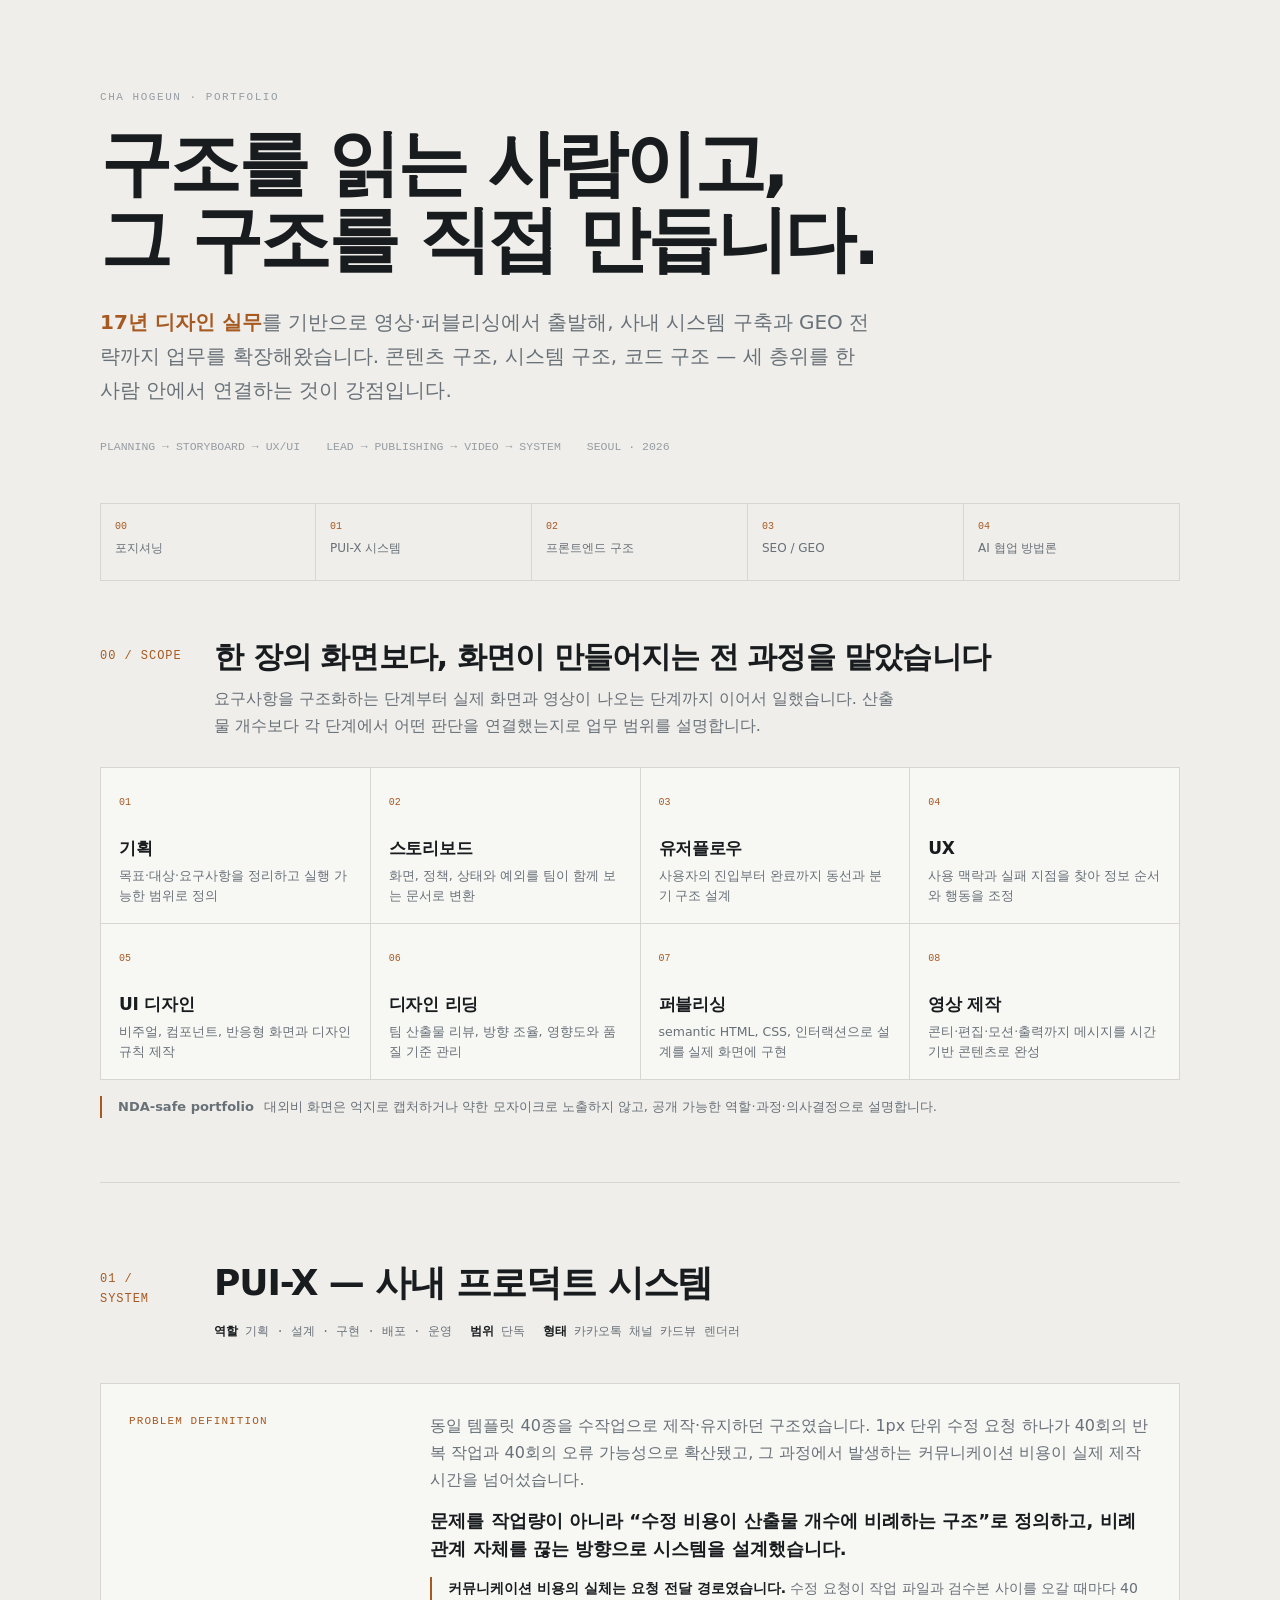
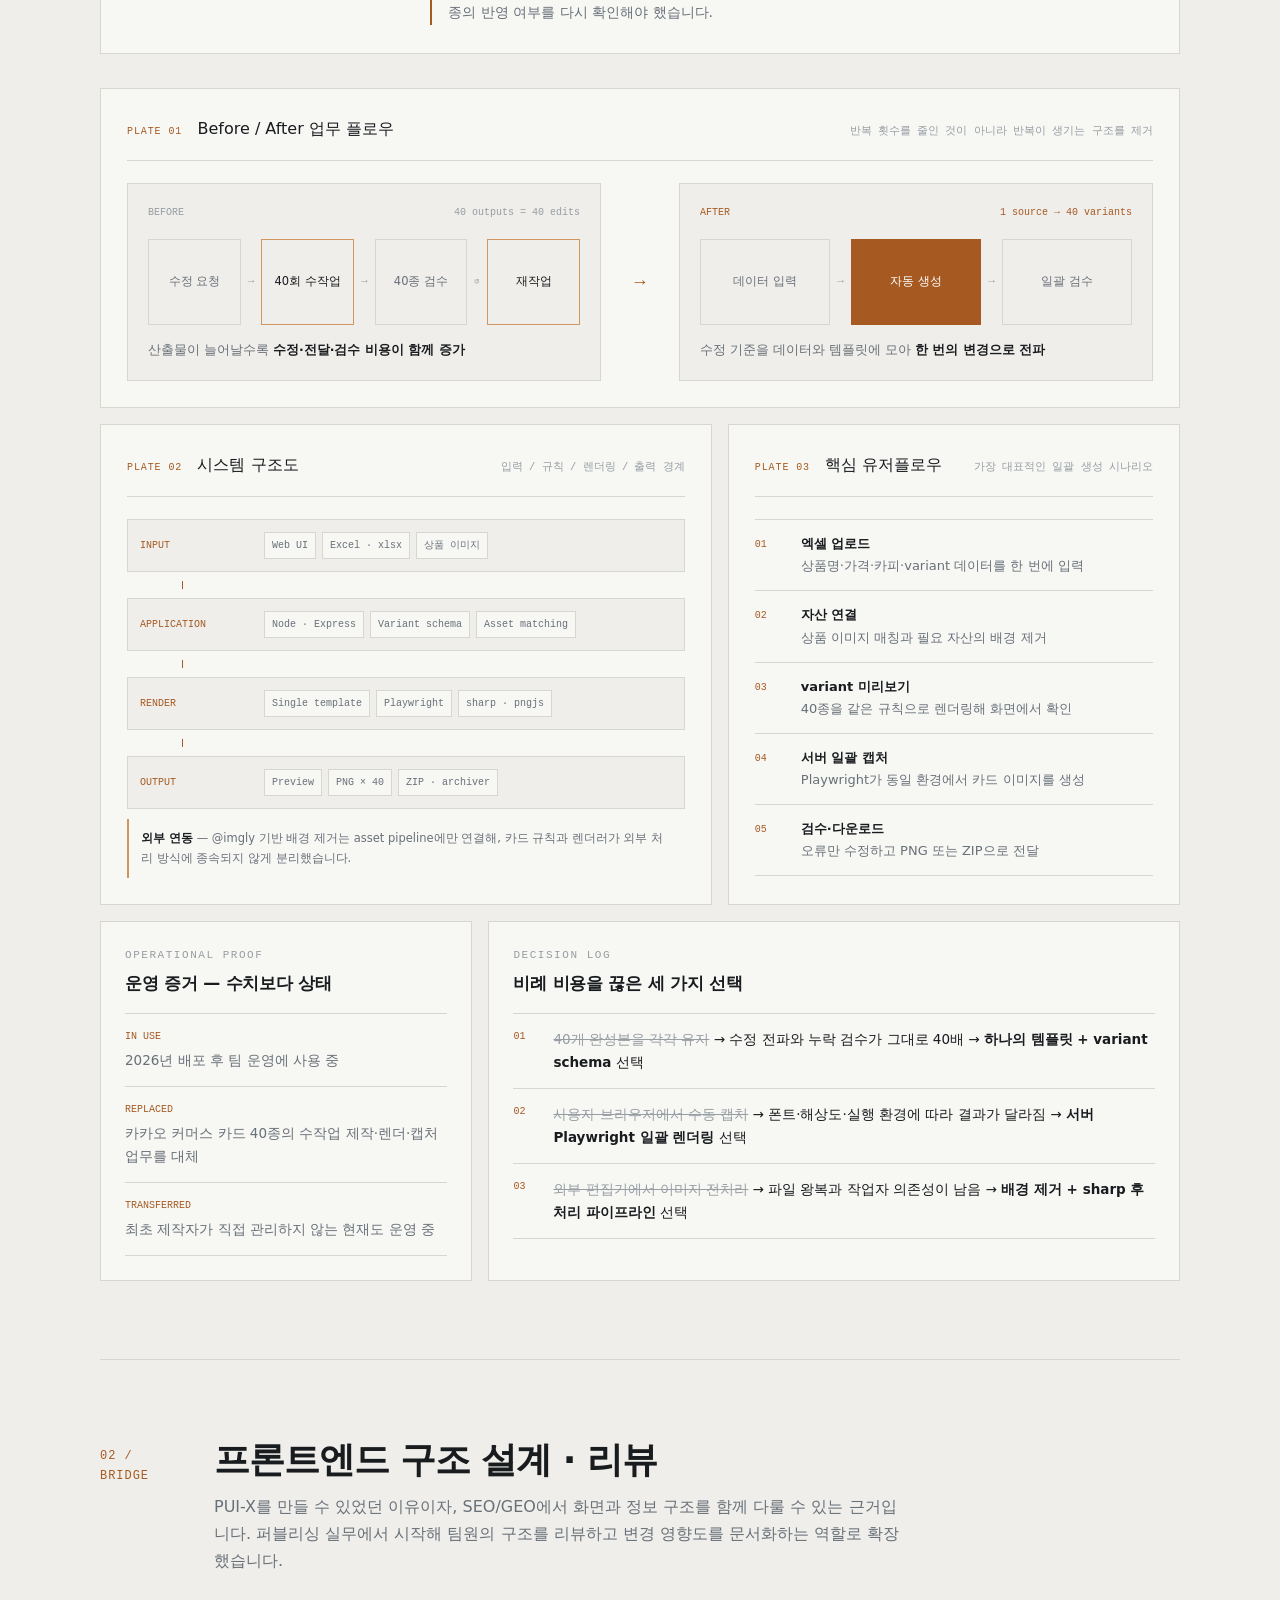
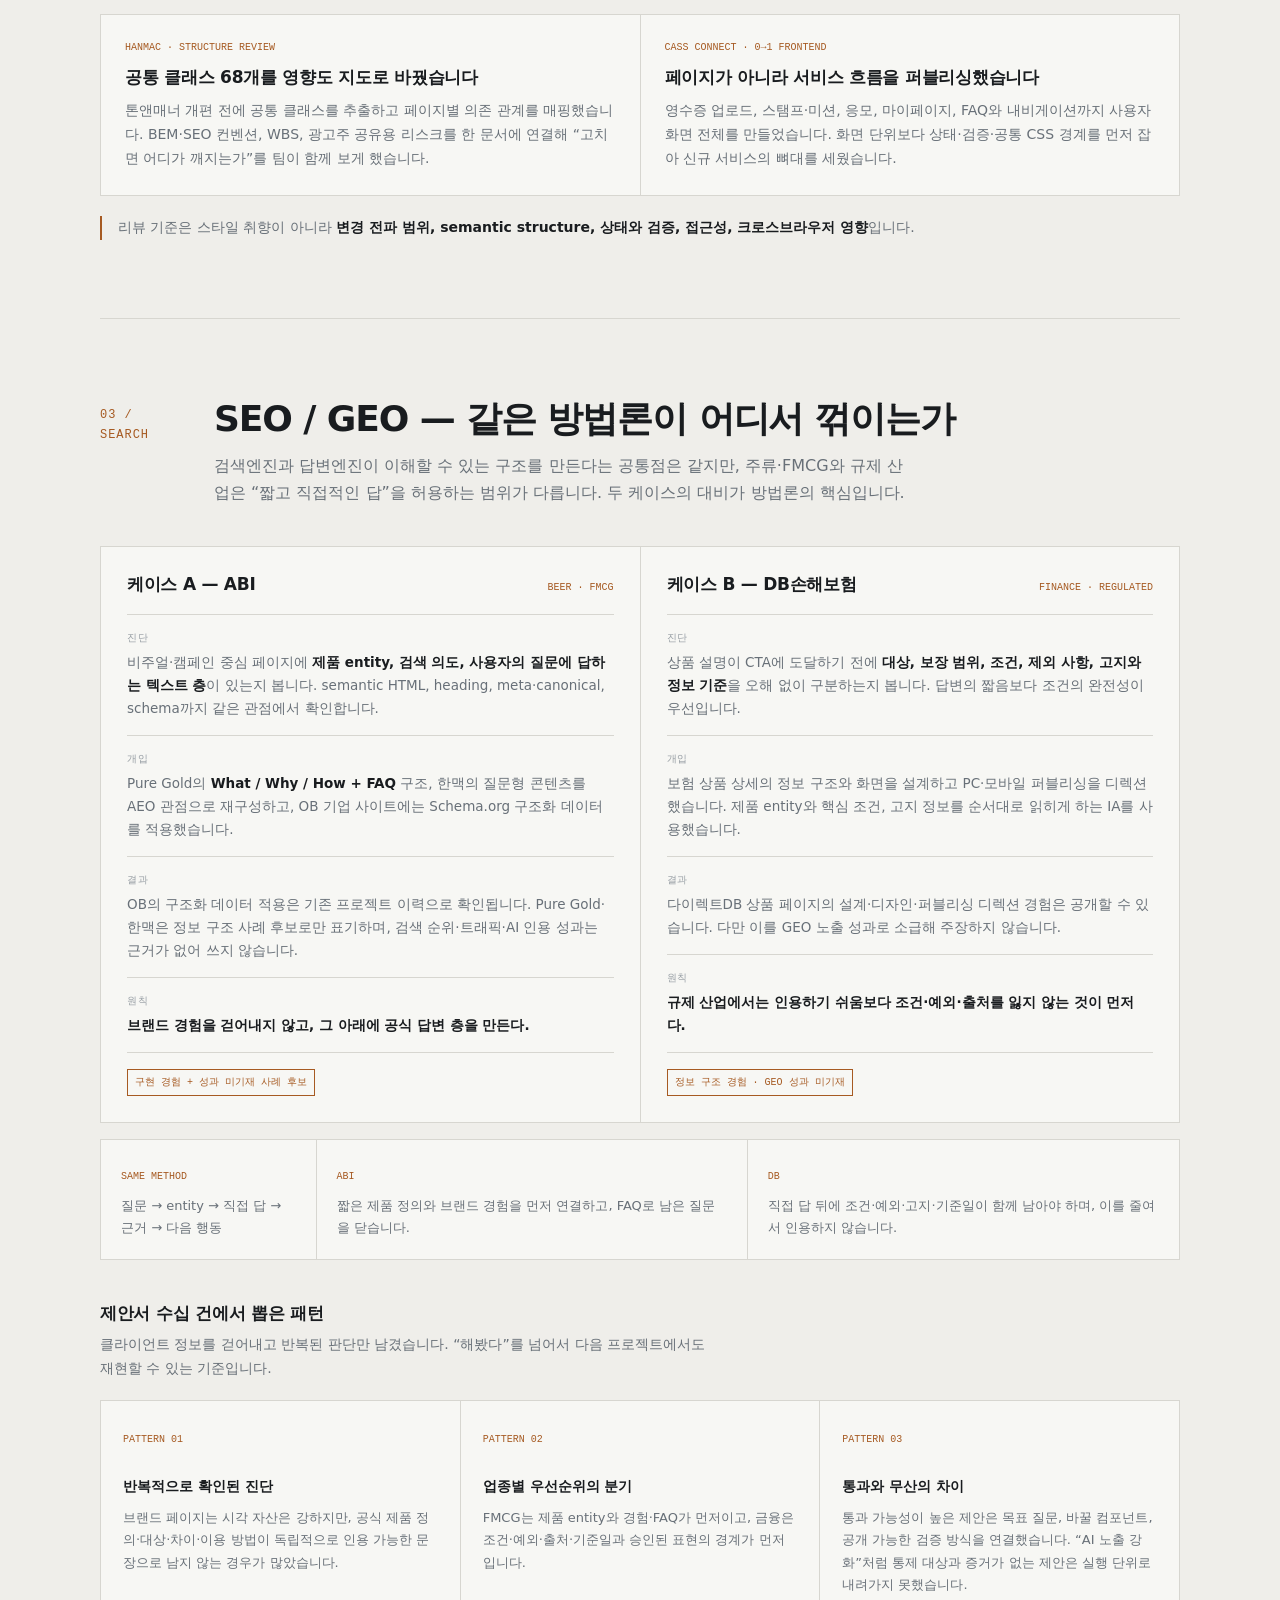
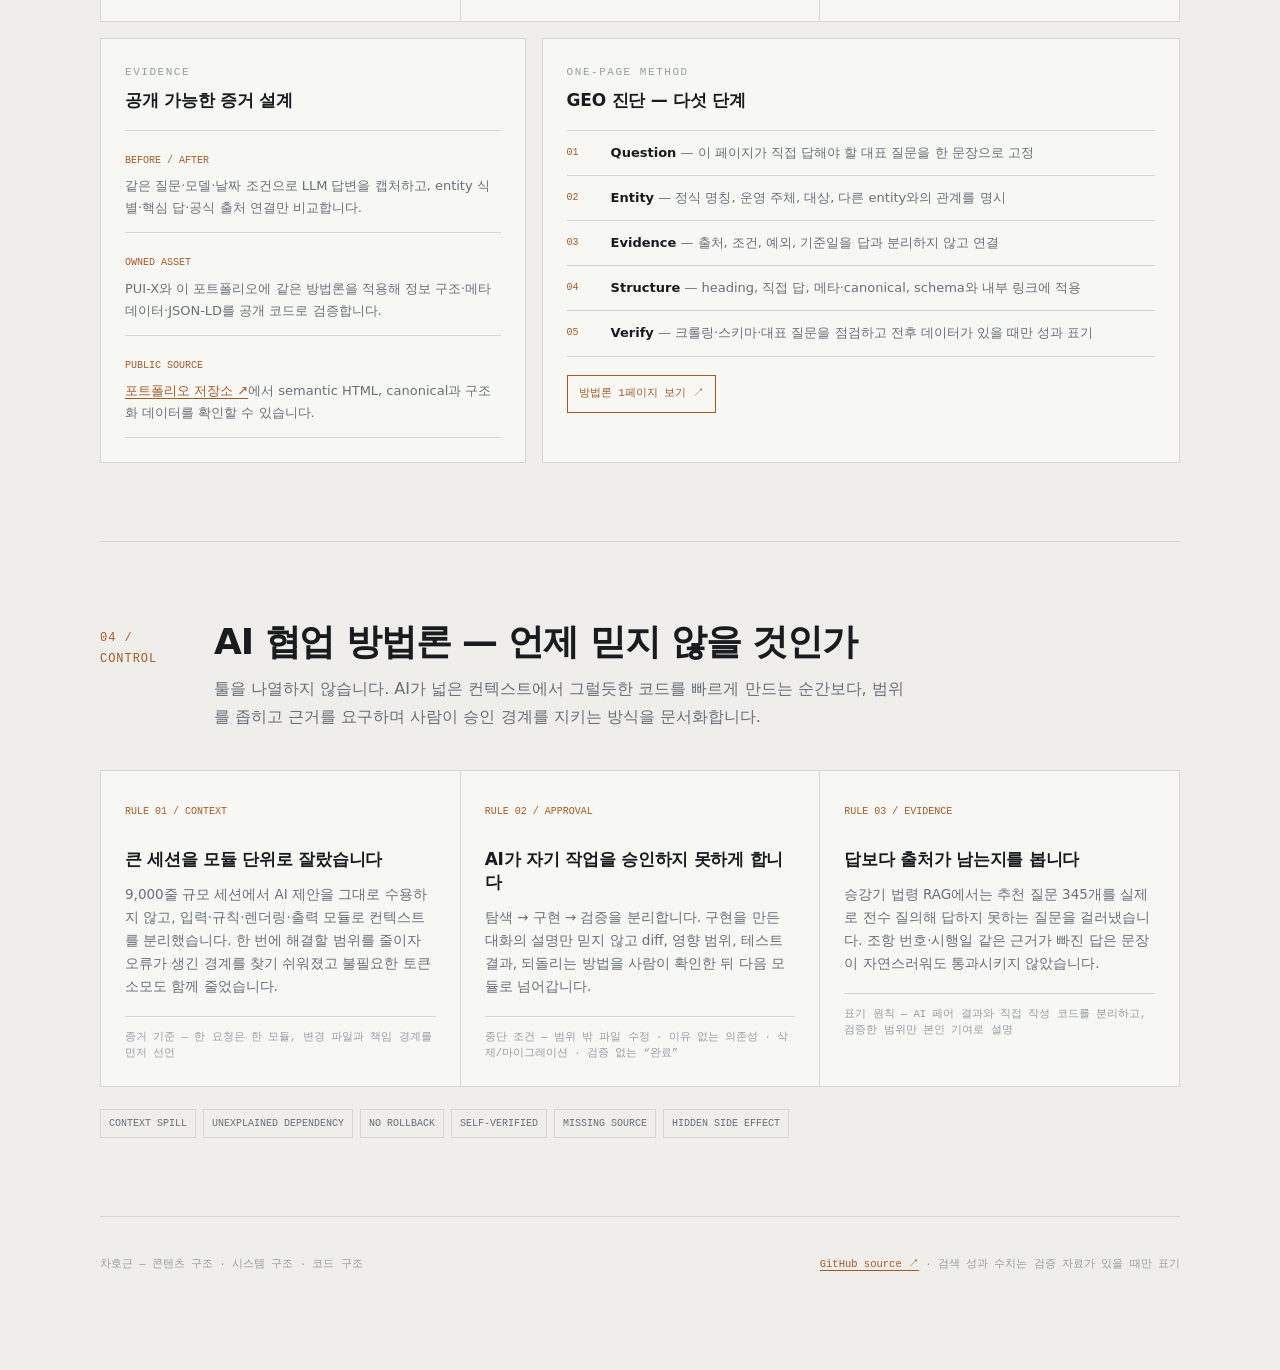
==== commit 56c7289d: "기획부터 영상 제작까지 업무 범위 추가" ====
--- a/index.html
+++ b/index.html
@@ -4,7 +4,7 @@
 <meta charset="utf-8">
 <meta name="viewport" content="width=device-width, initial-scale=1">
 <title>차호근 — 구조를 읽고, 직접 만드는 사람</title>
-<meta name="description" content="17년 디자인 실무를 기반으로 콘텐츠 구조, 시스템 구조, 코드 구조를 연결해온 차호근의 포트폴리오입니다. PUI-X 사내 시스템, 프론트엔드 구조 설계, SEO/GEO와 AI 협업 방법론을 다룹니다.">
+<meta name="description" content="17년 디자인 실무를 기반으로 기획, 스토리보드, 유저플로우, UX/UI 디자인, 디자인 리딩, 퍼블리싱, 영상 제작과 시스템·SEO/GEO를 연결해온 차호근의 포트폴리오입니다.">
 <meta name="robots" content="index,follow">
 <meta name="theme-color" content="#EFEEEA" media="(prefers-color-scheme: light)">
 <meta name="theme-color" content="#131619" media="(prefers-color-scheme: dark)">
@@ -13,11 +13,11 @@
 <meta property="og:locale" content="ko_KR">
 <meta property="og:site_name" content="차호근 포트폴리오">
 <meta property="og:title" content="차호근 — 구조를 읽고, 직접 만드는 사람">
-<meta property="og:description" content="콘텐츠 구조, 시스템 구조, 코드 구조를 한 사람 안에서 연결합니다.">
+<meta property="og:description" content="기획에서 UX/UI·퍼블리싱·영상 제작까지, 콘텐츠 구조와 시스템 구조를 한 사람 안에서 연결합니다.">
 <meta property="og:url" content="https://nonexpertchassi-creator.github.io/portfolio/">
 <meta name="twitter:card" content="summary">
 <meta name="twitter:title" content="차호근 — 구조를 읽고, 직접 만드는 사람">
-<meta name="twitter:description" content="PUI-X 사내 시스템부터 프론트엔드 구조 설계, SEO/GEO와 AI 협업 방법론까지.">
+<meta name="twitter:description" content="기획·스토리보드·UX/UI·디자인 리딩·퍼블리싱·영상 제작부터 시스템과 SEO/GEO까지.">
 <script type="application/ld+json">
 {
   "@context": "https://schema.org",
@@ -152,6 +152,31 @@
   }
   .structure-nav a:hover { background: var(--accent-soft); color: var(--ink); }
 
+  .scope-spectrum { padding: 58px 0 64px; border-bottom: 1px solid var(--hair); }
+  .scope-head {
+    display: grid; grid-template-columns: 88px minmax(0, 1fr); gap: 26px;
+    align-items: start; margin-bottom: 28px;
+  }
+  .scope-head .scope-no {
+    color: var(--accent); font-family: var(--mono); font-size: 12px;
+    letter-spacing: 0.08em; padding-top: 7px;
+  }
+  .scope-head h2 { font-size: clamp(22px, 3.4vw, 30px); }
+  .scope-head p { max-width: var(--measure); margin-top: 10px; color: var(--slate); }
+  .scope-track {
+    display: grid; grid-template-columns: repeat(4, 1fr); gap: 1px;
+    border: 1px solid var(--hair); background: var(--hair);
+  }
+  .scope-step { min-height: 142px; padding: 18px; background: var(--card); }
+  .scope-step .sn { color: var(--accent); font-family: var(--mono); font-size: 10px; }
+  .scope-step h3 { margin-top: 24px; }
+  .scope-step p { margin-top: 6px; color: var(--slate); font-size: 12.5px; line-height: 1.55; }
+  .nda-note {
+    display: flex; gap: 10px; margin-top: 16px; padding-left: 16px;
+    border-left: 2px solid var(--accent); color: var(--slate); font-size: 13px;
+  }
+  .nda-note b { white-space: nowrap; }
+
   .chapter {
     position: relative; padding: 78px 0; border-bottom: 1px solid var(--hair);
   }
@@ -404,6 +429,7 @@
   footer a { color: var(--accent); text-underline-offset: 3px; }
 
   @media (max-width: 820px) {
+    .scope-track { grid-template-columns: repeat(2, 1fr); }
     .plate-grid, .proof-decisions, .evidence-method { grid-template-columns: 1fr; }
     .patterns, .ai-grid { grid-template-columns: 1fr; }
     .pattern, .ai-rule { min-height: auto; }
@@ -414,6 +440,11 @@
     .mast { padding-top: 58px; }
     .structure-nav { grid-template-columns: 1fr 1fr; }
     .structure-nav a:nth-child(odd) { border-left: 1px solid var(--hair); }
+    .scope-spectrum { padding: 46px 0 52px; }
+    .scope-head { grid-template-columns: 1fr; gap: 8px; }
+    .scope-head .scope-no { padding-top: 0; }
+    .scope-step { min-height: 132px; padding: 16px; }
+    .nda-note { flex-direction: column; gap: 2px; }
     .chapter { padding: 58px 0; }
     .chapter-head { grid-template-columns: 1fr; gap: 8px; }
     .chapter-no { padding-top: 0; }
@@ -452,8 +483,8 @@
       콘텐츠 구조, 시스템 구조, 코드 구조 — 세 층위를 한 사람 안에서 연결하는 것이 강점입니다.
     </p>
     <div class="mast-meta">
-      <span>DESIGN → PUBLISHING → SYSTEM</span>
-      <span>FRONTEND → SEO/GEO</span>
+      <span>PLANNING → STORYBOARD → UX/UI</span>
+      <span>LEAD → PUBLISHING → VIDEO → SYSTEM</span>
       <span>SEOUL · 2026</span>
     </div>
   </header>
@@ -467,6 +498,27 @@
   </nav>
 
   <main id="content">
+
+    <section class="scope-spectrum" aria-labelledby="scope-title">
+      <div class="scope-head">
+        <div class="scope-no">00 / SCOPE</div>
+        <div>
+          <h2 id="scope-title">한 장의 화면보다, 화면이 만들어지는 전 과정을 맡았습니다</h2>
+          <p>요구사항을 구조화하는 단계부터 실제 화면과 영상이 나오는 단계까지 이어서 일했습니다. 산출물 개수보다 각 단계에서 어떤 판단을 연결했는지로 업무 범위를 설명합니다.</p>
+        </div>
+      </div>
+      <div class="scope-track">
+        <article class="scope-step"><span class="sn">01</span><h3>기획</h3><p>목표·대상·요구사항을 정리하고 실행 가능한 범위로 정의</p></article>
+        <article class="scope-step"><span class="sn">02</span><h3>스토리보드</h3><p>화면, 정책, 상태와 예외를 팀이 함께 보는 문서로 변환</p></article>
+        <article class="scope-step"><span class="sn">03</span><h3>유저플로우</h3><p>사용자의 진입부터 완료까지 동선과 분기 구조 설계</p></article>
+        <article class="scope-step"><span class="sn">04</span><h3>UX</h3><p>사용 맥락과 실패 지점을 찾아 정보 순서와 행동을 조정</p></article>
+        <article class="scope-step"><span class="sn">05</span><h3>UI 디자인</h3><p>비주얼, 컴포넌트, 반응형 화면과 디자인 규칙 제작</p></article>
+        <article class="scope-step"><span class="sn">06</span><h3>디자인 리딩</h3><p>팀 산출물 리뷰, 방향 조율, 영향도와 품질 기준 관리</p></article>
+        <article class="scope-step"><span class="sn">07</span><h3>퍼블리싱</h3><p>semantic HTML, CSS, 인터랙션으로 설계를 실제 화면에 구현</p></article>
+        <article class="scope-step"><span class="sn">08</span><h3>영상 제작</h3><p>콘티·편집·모션·출력까지 메시지를 시간 기반 콘텐츠로 완성</p></article>
+      </div>
+      <p class="nda-note"><b>NDA-safe portfolio</b><span>대외비 화면은 억지로 캡처하거나 약한 모자이크로 노출하지 않고, 공개 가능한 역할·과정·의사결정으로 설명합니다.</span></p>
+    </section>
 
     <section class="chapter" id="pui-x" aria-labelledby="pui-title">
       <div class="chapter-head">
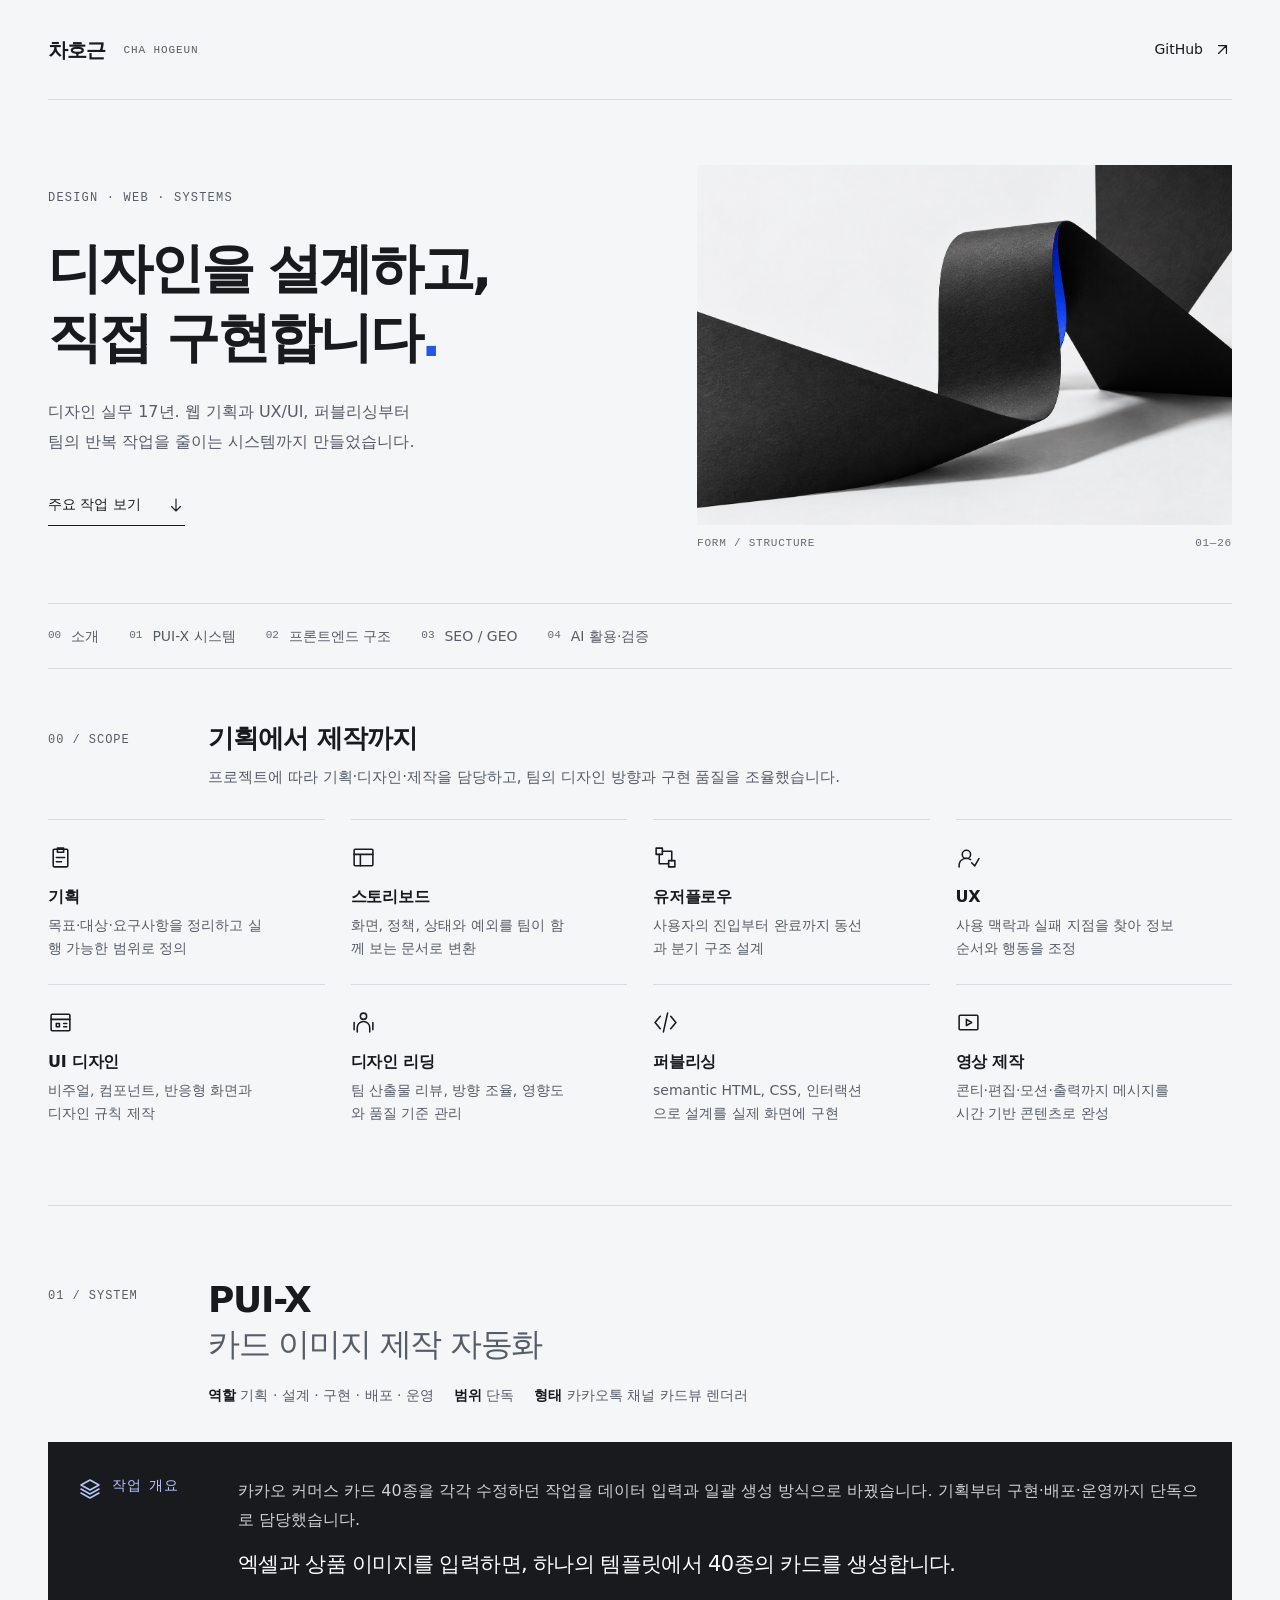
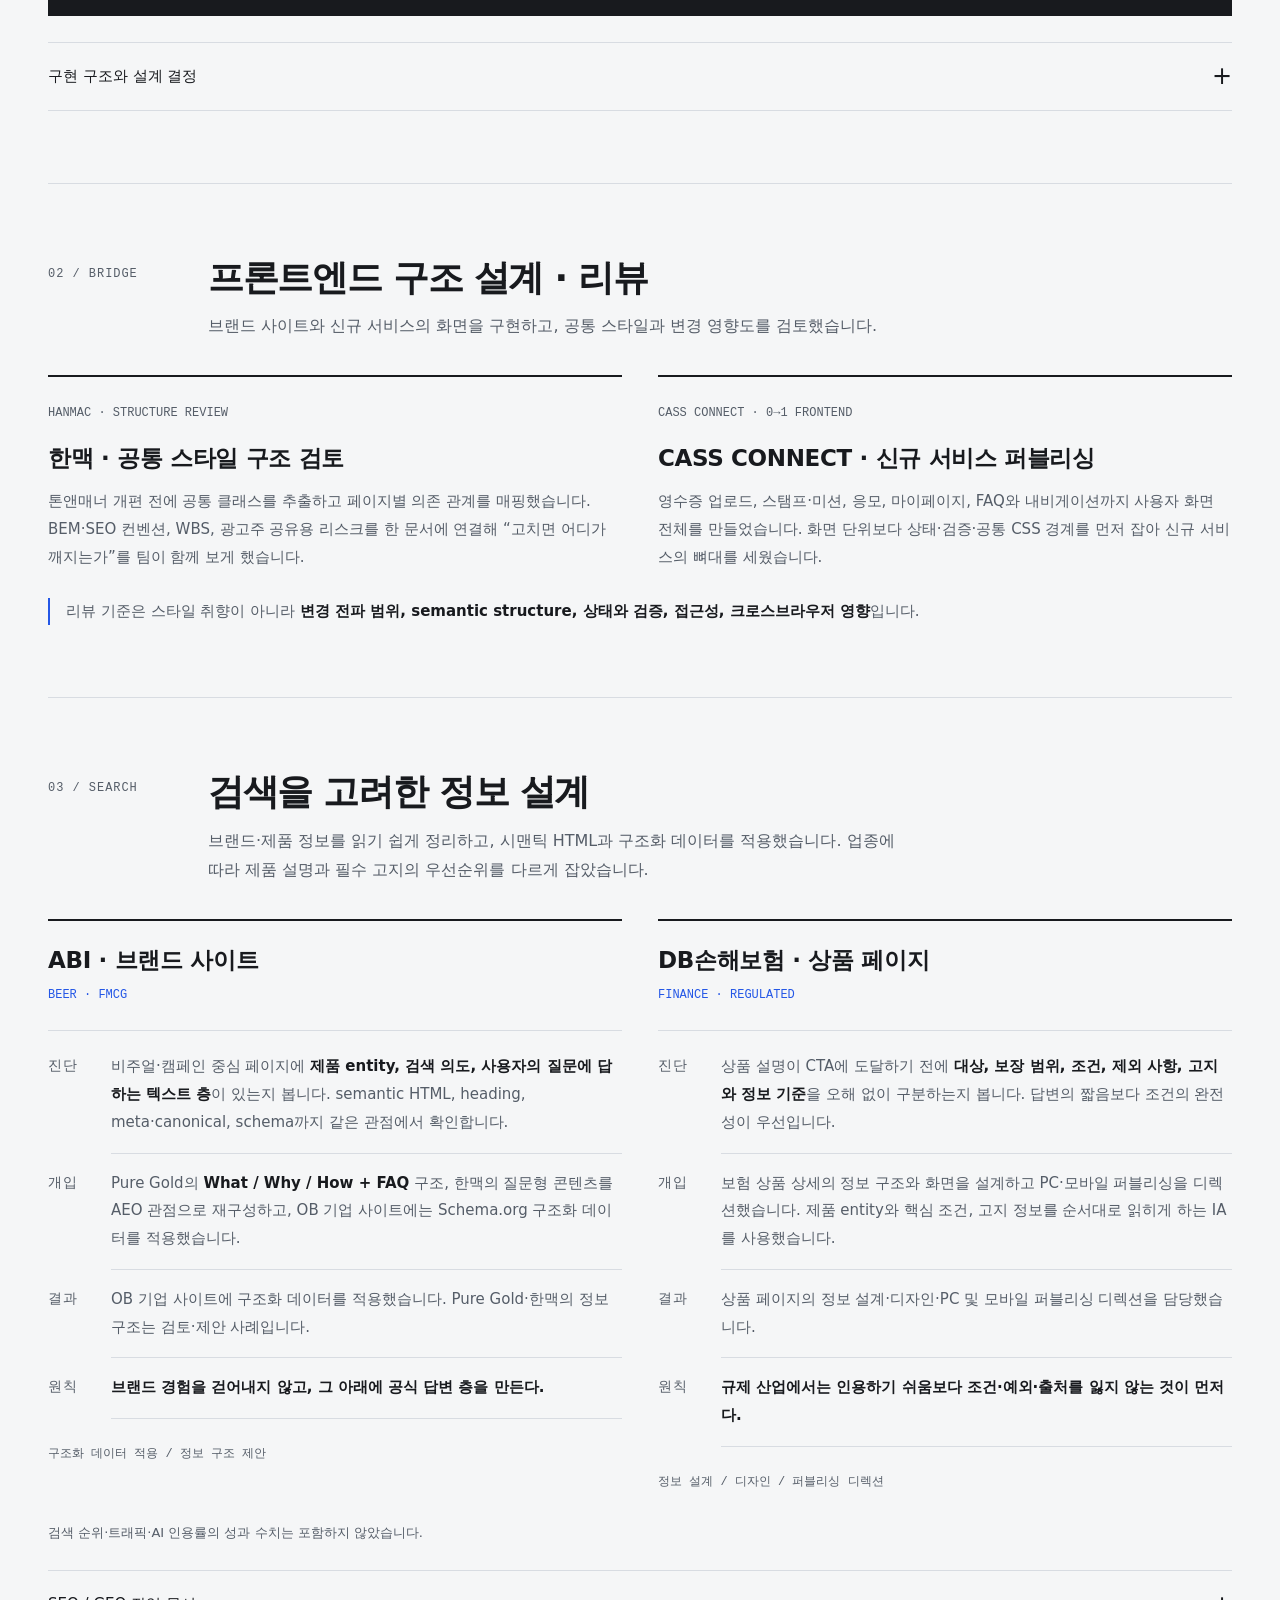
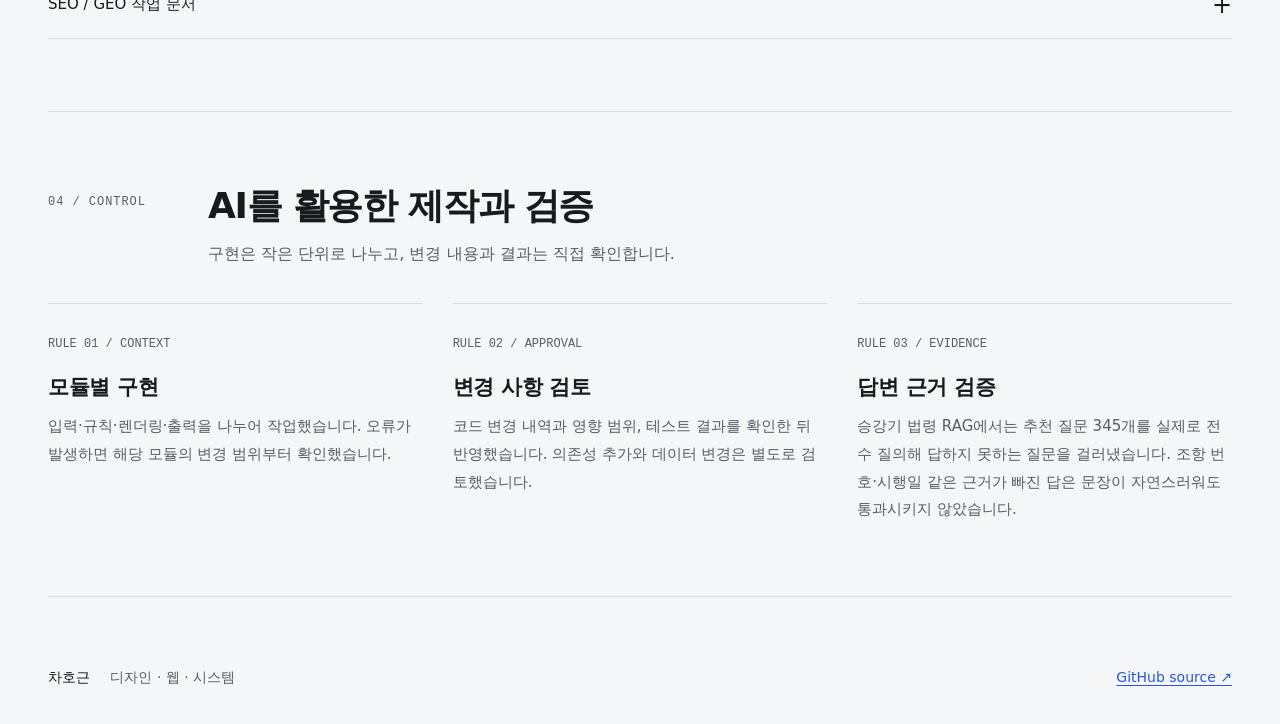
==== commit ec29d9f0: "Refine portfolio with editorial layout and abstract key visual" ====
--- a/index.html
+++ b/index.html
@@ -3,20 +3,20 @@
 <head>
 <meta charset="utf-8">
 <meta name="viewport" content="width=device-width, initial-scale=1">
-<title>차호근 — 구조를 읽고, 직접 만드는 사람</title>
+<title>차호근 — 디자인 · 웹 · 시스템</title>
 <meta name="description" content="17년 디자인 실무를 기반으로 기획, 스토리보드, 유저플로우, UX/UI 디자인, 디자인 리딩, 퍼블리싱, 영상 제작과 시스템·SEO/GEO를 연결해온 차호근의 포트폴리오입니다.">
 <meta name="robots" content="index,follow">
-<meta name="theme-color" content="#EFEEEA" media="(prefers-color-scheme: light)">
-<meta name="theme-color" content="#131619" media="(prefers-color-scheme: dark)">
+<meta name="theme-color" content="#f5f6f7" media="(prefers-color-scheme: light)">
+<meta name="theme-color" content="#f5f6f7" media="(prefers-color-scheme: dark)">
 <link rel="canonical" href="https://nonexpertchassi-creator.github.io/portfolio/">
 <meta property="og:type" content="website">
 <meta property="og:locale" content="ko_KR">
 <meta property="og:site_name" content="차호근 포트폴리오">
-<meta property="og:title" content="차호근 — 구조를 읽고, 직접 만드는 사람">
-<meta property="og:description" content="기획에서 UX/UI·퍼블리싱·영상 제작까지, 콘텐츠 구조와 시스템 구조를 한 사람 안에서 연결합니다.">
+<meta property="og:title" content="차호근 — 디자인 · 웹 · 시스템">
+<meta property="og:description" content="디자인 실무 17년. 웹 기획·UX/UI·퍼블리싱과 제작 자동화 시스템 작업을 소개합니다.">
 <meta property="og:url" content="https://nonexpertchassi-creator.github.io/portfolio/">
 <meta name="twitter:card" content="summary">
-<meta name="twitter:title" content="차호근 — 구조를 읽고, 직접 만드는 사람">
+<meta name="twitter:title" content="차호근 — 디자인 · 웹 · 시스템">
 <meta name="twitter:description" content="기획·스토리보드·UX/UI·디자인 리딩·퍼블리싱·영상 제작부터 시스템과 SEO/GEO까지.">
 <script type="application/ld+json">
 {
@@ -469,32 +469,31 @@
     .skip-link { transition: none; }
   }
 </style>
+<link rel="stylesheet" href="assets/editorial.css">
 </head>
 <body>
+<svg xmlns="http://www.w3.org/2000/svg" style="display:none" aria-hidden="true"><symbol id="i-arrow" viewBox="0 0 24 24"><path d="M7 17 17 7M7 7h10v10"/></symbol><symbol id="i-down" viewBox="0 0 24 24"><path d="M12 4v16m-6-6 6 6 6-6"/></symbol><symbol id="i-layers" viewBox="0 0 24 24"><path d="m12 3 9 5-9 5-9-5 9-5Zm-9 9 9 5 9-5M3 16l9 5 9-5"/></symbol><symbol id="i-plan" viewBox="0 0 24 24"><rect x="5" y="4" width="14" height="17" rx="1"/><path d="M9 3h6v4H9zM8 12h8m-8 4h5"/></symbol><symbol id="i-story" viewBox="0 0 24 24"><rect x="3" y="4" width="18" height="16" rx="1"/><path d="M3 9h18M9 9v11"/></symbol><symbol id="i-flow" viewBox="0 0 24 24"><rect x="3" y="3" width="6" height="6"/><rect x="15" y="15" width="6" height="6"/><path d="M9 6h9v9M6 9v9h9"/></symbol><symbol id="i-ux" viewBox="0 0 24 24"><circle cx="10" cy="9" r="4"/><path d="M3 21v-2a7 7 0 0 1 11-5m1 3 3 3 4-7"/></symbol><symbol id="i-ui" viewBox="0 0 24 24"><rect x="3" y="4" width="18" height="16" rx="1"/><path d="M3 9h18M8 13h3v3H8zm7 0h3m-3 3h3"/></symbol><symbol id="i-lead" viewBox="0 0 24 24"><circle cx="12" cy="6" r="3"/><path d="M6 21v-4a6 6 0 0 1 12 0v4M3 12v7m18-7v7"/></symbol><symbol id="i-code" viewBox="0 0 24 24"><path d="m7 6-5 6 5 6m10-12 5 6-5 6M14 3l-4 18"/></symbol><symbol id="i-video" viewBox="0 0 24 24"><rect x="3" y="5" width="18" height="14" rx="1"/><path d="m10 9 5 3-5 3V9Z"/></symbol></svg>
 <a class="skip-link" href="#content">본문 바로가기</a>
 <div class="wrap">
 
+  <div class="topbar"><a href="#positioning" class="wordmark">차호근<span>CHA HOGEUN</span></a><a href="https://github.com/nonexpertchassi-creator/portfolio" target="_blank" rel="noopener" class="source-link">GitHub <svg class="icon" aria-hidden="true"><use href="#i-arrow"/></svg></a></div>
   <header class="mast" id="positioning">
-    <div class="eyebrow">Cha Hogeun · Portfolio</div>
-    <h1>구조를 읽는 사람이고,<br>그 구조를 직접 만듭니다.</h1>
-    <p class="positioning">
-      <strong>17년 디자인 실무</strong>를 기반으로 영상·퍼블리싱에서 출발해,
-      사내 시스템 구축과 GEO 전략까지 업무를 확장해왔습니다.
-      콘텐츠 구조, 시스템 구조, 코드 구조 — 세 층위를 한 사람 안에서 연결하는 것이 강점입니다.
-    </p>
-    <div class="mast-meta">
-      <span>PLANNING → STORYBOARD → UX/UI</span>
-      <span>LEAD → PUBLISHING → VIDEO → SYSTEM</span>
-      <span>SEOUL · 2026</span>
+    <div class="hero-copy">
+      <div class="eyebrow">DESIGN · WEB · SYSTEMS</div>
+      <h1>디자인을 설계하고,<br>직접 구현합니다<span class="blue">.</span></h1>
+      <p class="positioning">디자인 실무 17년. 웹 기획과 UX/UI, 퍼블리싱부터<br class="desktop-break"> 팀의 반복 작업을 줄이는 시스템까지 만들었습니다.</p>
+      <a class="hero-link" href="#pui-x">주요 작업 보기 <svg class="icon" aria-hidden="true"><use href="#i-down"/></svg></a>
     </div>
+    <figure class="hero-art"><img src="assets/structure-kv.jpg" width="1536" height="1024" alt="" fetchpriority="high"><figcaption><span>FORM / STRUCTURE</span><span>01—26</span></figcaption></figure>
   </header>
 
+
   <nav class="structure-nav" aria-label="포트폴리오 목차">
-    <a href="#positioning"><span class="n">00</span>포지셔닝</a>
+    <a href="#positioning"><span class="n">00</span>소개</a>
     <a href="#pui-x"><span class="n">01</span>PUI-X 시스템</a>
     <a href="#frontend"><span class="n">02</span>프론트엔드 구조</a>
     <a href="#seo-geo"><span class="n">03</span>SEO / GEO</a>
-    <a href="#ai-method"><span class="n">04</span>AI 협업 방법론</a>
+    <a href="#ai-method"><span class="n">04</span>AI 활용·검증</a>
   </nav>
 
   <main id="content">
@@ -503,28 +502,28 @@
       <div class="scope-head">
         <div class="scope-no">00 / SCOPE</div>
         <div>
-          <h2 id="scope-title">한 장의 화면보다, 화면이 만들어지는 전 과정을 맡았습니다</h2>
-          <p>요구사항을 구조화하는 단계부터 실제 화면과 영상이 나오는 단계까지 이어서 일했습니다. 산출물 개수보다 각 단계에서 어떤 판단을 연결했는지로 업무 범위를 설명합니다.</p>
+          <h2 id="scope-title">기획에서 제작까지</h2>
+          <p>프로젝트에 따라 기획·디자인·제작을 담당하고, 팀의 디자인 방향과 구현 품질을 조율했습니다.</p>
         </div>
       </div>
       <div class="scope-track">
-        <article class="scope-step"><span class="sn">01</span><h3>기획</h3><p>목표·대상·요구사항을 정리하고 실행 가능한 범위로 정의</p></article>
-        <article class="scope-step"><span class="sn">02</span><h3>스토리보드</h3><p>화면, 정책, 상태와 예외를 팀이 함께 보는 문서로 변환</p></article>
-        <article class="scope-step"><span class="sn">03</span><h3>유저플로우</h3><p>사용자의 진입부터 완료까지 동선과 분기 구조 설계</p></article>
-        <article class="scope-step"><span class="sn">04</span><h3>UX</h3><p>사용 맥락과 실패 지점을 찾아 정보 순서와 행동을 조정</p></article>
-        <article class="scope-step"><span class="sn">05</span><h3>UI 디자인</h3><p>비주얼, 컴포넌트, 반응형 화면과 디자인 규칙 제작</p></article>
-        <article class="scope-step"><span class="sn">06</span><h3>디자인 리딩</h3><p>팀 산출물 리뷰, 방향 조율, 영향도와 품질 기준 관리</p></article>
-        <article class="scope-step"><span class="sn">07</span><h3>퍼블리싱</h3><p>semantic HTML, CSS, 인터랙션으로 설계를 실제 화면에 구현</p></article>
-        <article class="scope-step"><span class="sn">08</span><h3>영상 제작</h3><p>콘티·편집·모션·출력까지 메시지를 시간 기반 콘텐츠로 완성</p></article>
-      </div>
-      <p class="nda-note"><b>NDA-safe portfolio</b><span>대외비 화면은 억지로 캡처하거나 약한 모자이크로 노출하지 않고, 공개 가능한 역할·과정·의사결정으로 설명합니다.</span></p>
+        <article class="scope-step"><svg class="icon scope-icon" aria-hidden="true"><use href="#i-plan"/></svg><h3>기획</h3><p>목표·대상·요구사항을 정리하고 실행 가능한 범위로 정의</p></article>
+        <article class="scope-step"><svg class="icon scope-icon" aria-hidden="true"><use href="#i-story"/></svg><h3>스토리보드</h3><p>화면, 정책, 상태와 예외를 팀이 함께 보는 문서로 변환</p></article>
+        <article class="scope-step"><svg class="icon scope-icon" aria-hidden="true"><use href="#i-flow"/></svg><h3>유저플로우</h3><p>사용자의 진입부터 완료까지 동선과 분기 구조 설계</p></article>
+        <article class="scope-step"><svg class="icon scope-icon" aria-hidden="true"><use href="#i-ux"/></svg><h3>UX</h3><p>사용 맥락과 실패 지점을 찾아 정보 순서와 행동을 조정</p></article>
+        <article class="scope-step"><svg class="icon scope-icon" aria-hidden="true"><use href="#i-ui"/></svg><h3>UI 디자인</h3><p>비주얼, 컴포넌트, 반응형 화면과 디자인 규칙 제작</p></article>
+        <article class="scope-step"><svg class="icon scope-icon" aria-hidden="true"><use href="#i-lead"/></svg><h3>디자인 리딩</h3><p>팀 산출물 리뷰, 방향 조율, 영향도와 품질 기준 관리</p></article>
+        <article class="scope-step"><svg class="icon scope-icon" aria-hidden="true"><use href="#i-code"/></svg><h3>퍼블리싱</h3><p>semantic HTML, CSS, 인터랙션으로 설계를 실제 화면에 구현</p></article>
+        <article class="scope-step"><svg class="icon scope-icon" aria-hidden="true"><use href="#i-video"/></svg><h3>영상 제작</h3><p>콘티·편집·모션·출력까지 메시지를 시간 기반 콘텐츠로 완성</p></article>
+      </div>
+
     </section>
 
     <section class="chapter" id="pui-x" aria-labelledby="pui-title">
       <div class="chapter-head">
         <div class="chapter-no">01 / SYSTEM</div>
         <div>
-          <h2 id="pui-title">PUI-X — 사내 프로덕트 시스템</h2>
+          <h2 id="pui-title">PUI-X<br><span class="title-sub">카드 이미지 제작 자동화</span></h2>
           <div class="role-line">
             <span><b>역할</b> 기획 · 설계 · 구현 · 배포 · 운영</span>
             <span><b>범위</b> 단독</span>
@@ -534,14 +533,15 @@
       </div>
 
       <div class="problem">
-        <div class="label">Problem definition</div>
+        <div class="label"><svg class="icon" aria-hidden="true"><use href="#i-layers"/></svg> 작업 개요</div>
         <div class="problem-copy">
-          <p>동일 템플릿 40종을 수작업으로 제작·유지하던 구조였습니다. 1px 단위 수정 요청 하나가 40회의 반복 작업과 40회의 오류 가능성으로 확산됐고, 그 과정에서 발생하는 커뮤니케이션 비용이 실제 제작 시간을 넘어섰습니다.</p>
-          <p class="definition">문제를 작업량이 아니라 “수정 비용이 산출물 개수에 비례하는 구조”로 정의하고, 비례 관계 자체를 끊는 방향으로 시스템을 설계했습니다.</p>
-          <p class="clarified"><strong>커뮤니케이션 비용의 실체는 요청 전달 경로였습니다.</strong> 수정 요청이 작업 파일과 검수본 사이를 오갈 때마다 40종의 반영 여부를 다시 확인해야 했습니다.</p>
+          <p>카카오 커머스 카드 40종을 각각 수정하던 작업을 데이터 입력과 일괄 생성 방식으로 바꿨습니다. 기획부터 구현·배포·운영까지 단독으로 담당했습니다.</p>
+          <p class="definition">엑셀과 상품 이미지를 입력하면, 하나의 템플릿에서 40종의 카드를 생성합니다.</p>
+
         </div>
       </div>
 
+      <details class="project-detail"><summary>구현 구조와 설계 결정 <span aria-hidden="true">+</span></summary>
       <div class="plates">
         <figure class="plate">
           <figcaption class="plate-head">
@@ -620,7 +620,7 @@
 
       <div class="proof-decisions">
         <section class="proof" aria-labelledby="proof-title">
-          <div class="subhead"><div class="eyebrow">Operational proof</div><h3 id="proof-title">운영 증거 — 수치보다 상태</h3></div>
+          <div class="subhead"><div class="eyebrow">Operational proof</div><h3 id="proof-title">배포 및 운영</h3></div>
           <ul class="proof-list">
             <li><span class="proof-state">IN USE</span>2026년 배포 후 팀 운영에 사용 중</li>
             <li><span class="proof-state">REPLACED</span>카카오 커머스 카드 40종의 수작업 제작·렌더·캡처 업무를 대체</li>
@@ -629,7 +629,7 @@
         </section>
 
         <section class="decisions" aria-labelledby="decision-title">
-          <div class="subhead"><div class="eyebrow">Decision log</div><h3 id="decision-title">비례 비용을 끊은 세 가지 선택</h3></div>
+          <div class="subhead"><div class="eyebrow">Decision log</div><h3 id="decision-title">주요 설계 결정</h3></div>
           <ol>
             <li><p class="decision-path"><span class="reject">40개 완성본을 각각 유지</span> → 수정 전파와 누락 검수가 그대로 40배 → <strong>하나의 템플릿 + variant schema</strong> 선택</p></li>
             <li><p class="decision-path"><span class="reject">사용자 브라우저에서 수동 캡처</span> → 폰트·해상도·실행 환경에 따라 결과가 달라짐 → <strong>서버 Playwright 일괄 렌더링</strong> 선택</p></li>
@@ -637,6 +637,7 @@
           </ol>
         </section>
       </div>
+      </details>
     </section>
 
     <section class="chapter" id="frontend" aria-labelledby="frontend-title">
@@ -644,19 +645,19 @@
         <div class="chapter-no">02 / BRIDGE</div>
         <div>
           <h2 id="frontend-title">프론트엔드 구조 설계 · 리뷰</h2>
-          <p class="chapter-intro">PUI-X를 만들 수 있었던 이유이자, SEO/GEO에서 화면과 정보 구조를 함께 다룰 수 있는 근거입니다. 퍼블리싱 실무에서 시작해 팀원의 구조를 리뷰하고 변경 영향도를 문서화하는 역할로 확장했습니다.</p>
+          <p class="chapter-intro">브랜드 사이트와 신규 서비스의 화면을 구현하고, 공통 스타일과 변경 영향도를 검토했습니다.</p>
         </div>
       </div>
 
       <div class="bridge">
         <article class="bridge-item">
           <div class="context">HANMAC · STRUCTURE REVIEW</div>
-          <h3>공통 클래스 68개를 영향도 지도로 바꿨습니다</h3>
+          <h3>한맥 · 공통 스타일 구조 검토</h3>
           <p>톤앤매너 개편 전에 공통 클래스를 추출하고 페이지별 의존 관계를 매핑했습니다. BEM·SEO 컨벤션, WBS, 광고주 공유용 리스크를 한 문서에 연결해 “고치면 어디가 깨지는가”를 팀이 함께 보게 했습니다.</p>
         </article>
         <article class="bridge-item">
           <div class="context">CASS CONNECT · 0→1 FRONTEND</div>
-          <h3>페이지가 아니라 서비스 흐름을 퍼블리싱했습니다</h3>
+          <h3>CASS CONNECT · 신규 서비스 퍼블리싱</h3>
           <p>영수증 업로드, 스탬프·미션, 응모, 마이페이지, FAQ와 내비게이션까지 사용자 화면 전체를 만들었습니다. 화면 단위보다 상태·검증·공통 CSS 경계를 먼저 잡아 신규 서비스의 뼈대를 세웠습니다.</p>
         </article>
       </div>
@@ -667,134 +668,85 @@
       <div class="chapter-head">
         <div class="chapter-no">03 / SEARCH</div>
         <div>
-          <h2 id="seo-title">SEO / GEO — 같은 방법론이 어디서 꺾이는가</h2>
-          <p class="chapter-intro">검색엔진과 답변엔진이 이해할 수 있는 구조를 만든다는 공통점은 같지만, 주류·FMCG와 규제 산업은 “짧고 직접적인 답”을 허용하는 범위가 다릅니다. 두 케이스의 대비가 방법론의 핵심입니다.</p>
+          <h2 id="seo-title">검색을 고려한 정보 설계</h2>
+          <p class="chapter-intro">브랜드·제품 정보를 읽기 쉽게 정리하고, 시맨틱 HTML과 구조화 데이터를 적용했습니다. 업종에 따라 제품 설명과 필수 고지의 우선순위를 다르게 잡았습니다.</p>
         </div>
       </div>
 
       <div class="comparison">
         <article class="case">
-          <div class="case-head"><h3>케이스 A — ABI</h3><span class="case-industry">BEER · FMCG</span></div>
+          <div class="case-head"><h3>ABI · 브랜드 사이트</h3><span class="case-industry">BEER · FMCG</span></div>
           <dl>
             <dt>진단</dt>
             <dd>비주얼·캠페인 중심 페이지에 <b>제품 entity, 검색 의도, 사용자의 질문에 답하는 텍스트 층</b>이 있는지 봅니다. semantic HTML, heading, meta·canonical, schema까지 같은 관점에서 확인합니다.</dd>
             <dt>개입</dt>
             <dd>Pure Gold의 <b>What / Why / How + FAQ</b> 구조, 한맥의 질문형 콘텐츠를 AEO 관점으로 재구성하고, OB 기업 사이트에는 Schema.org 구조화 데이터를 적용했습니다.</dd>
             <dt>결과</dt>
-            <dd>OB의 구조화 데이터 적용은 기존 프로젝트 이력으로 확인됩니다. Pure Gold·한맥은 정보 구조 사례 후보로만 표기하며, 검색 순위·트래픽·AI 인용 성과는 근거가 없어 쓰지 않습니다.</dd>
+            <dd>OB 기업 사이트에 구조화 데이터를 적용했습니다. Pure Gold·한맥의 정보 구조는 검토·제안 사례입니다.</dd>
             <dt>원칙</dt>
             <dd><b>브랜드 경험을 걷어내지 않고, 그 아래에 공식 답변 층을 만든다.</b></dd>
           </dl>
-          <span class="status">구현 경험 + 성과 미기재 사례 후보</span>
+          <span class="status">구조화 데이터 적용 / 정보 구조 제안</span>
         </article>
 
         <article class="case">
-          <div class="case-head"><h3>케이스 B — DB손해보험</h3><span class="case-industry">FINANCE · REGULATED</span></div>
+          <div class="case-head"><h3>DB손해보험 · 상품 페이지</h3><span class="case-industry">FINANCE · REGULATED</span></div>
           <dl>
             <dt>진단</dt>
             <dd>상품 설명이 CTA에 도달하기 전에 <b>대상, 보장 범위, 조건, 제외 사항, 고지와 정보 기준</b>을 오해 없이 구분하는지 봅니다. 답변의 짧음보다 조건의 완전성이 우선입니다.</dd>
             <dt>개입</dt>
             <dd>보험 상품 상세의 정보 구조와 화면을 설계하고 PC·모바일 퍼블리싱을 디렉션했습니다. 제품 entity와 핵심 조건, 고지 정보를 순서대로 읽히게 하는 IA를 사용했습니다.</dd>
             <dt>결과</dt>
-            <dd>다이렉트DB 상품 페이지의 설계·디자인·퍼블리싱 디렉션 경험은 공개할 수 있습니다. 다만 이를 GEO 노출 성과로 소급해 주장하지 않습니다.</dd>
+            <dd>상품 페이지의 정보 설계·디자인·PC 및 모바일 퍼블리싱 디렉션을 담당했습니다.</dd>
             <dt>원칙</dt>
             <dd><b>규제 산업에서는 인용하기 쉬움보다 조건·예외·출처를 잃지 않는 것이 먼저다.</b></dd>
           </dl>
-          <span class="status">정보 구조 경험 · GEO 성과 미기재</span>
+          <span class="status">정보 설계 / 디자인 / 퍼블리싱 디렉션</span>
         </article>
       </div>
 
-      <div class="breakpoint">
-        <div><span class="bp-label">SAME METHOD</span><p>질문 → entity → 직접 답 → 근거 → 다음 행동</p></div>
-        <div><span class="bp-label">ABI</span><p>짧은 제품 정의와 브랜드 경험을 먼저 연결하고, FAQ로 남은 질문을 닫습니다.</p></div>
-        <div><span class="bp-label">DB</span><p>직접 답 뒤에 조건·예외·고지·기준일이 함께 남아야 하며, 이를 줄여서 인용하지 않습니다.</p></div>
-      </div>
-
-      <div class="pattern-block">
-        <h3>제안서 수십 건에서 뽑은 패턴</h3>
-        <p>클라이언트 정보를 걷어내고 반복된 판단만 남겼습니다. “해봤다”를 넘어서 다음 프로젝트에서도 재현할 수 있는 기준입니다.</p>
-        <div class="patterns">
-          <article class="pattern">
-            <span class="pn">PATTERN 01</span>
-            <h4>반복적으로 확인된 진단</h4>
-            <p>브랜드 페이지는 시각 자산은 강하지만, 공식 제품 정의·대상·차이·이용 방법이 독립적으로 인용 가능한 문장으로 남지 않는 경우가 많았습니다.</p>
-          </article>
-          <article class="pattern">
-            <span class="pn">PATTERN 02</span>
-            <h4>업종별 우선순위의 분기</h4>
-            <p>FMCG는 제품 entity와 경험·FAQ가 먼저이고, 금융은 조건·예외·출처·기준일과 승인된 표현의 경계가 먼저입니다.</p>
-          </article>
-          <article class="pattern">
-            <span class="pn">PATTERN 03</span>
-            <h4>통과와 무산의 차이</h4>
-            <p>통과 가능성이 높은 제안은 목표 질문, 바꿀 컴포넌트, 공개 가능한 검증 방식을 연결했습니다. “AI 노출 강화”처럼 통제 대상과 증거가 없는 제안은 실행 단위로 내려가지 못했습니다.</p>
-          </article>
-        </div>
-      </div>
-
-      <div class="evidence-method">
-        <section class="evidence-box" aria-labelledby="evidence-title">
-          <div class="subhead"><div class="eyebrow">Evidence</div><h3 id="evidence-title">공개 가능한 증거 설계</h3></div>
-          <div class="evidence-item"><span class="state">BEFORE / AFTER</span><p>같은 질문·모델·날짜 조건으로 LLM 답변을 캡처하고, entity 식별·핵심 답·공식 출처 연결만 비교합니다.</p></div>
-          <div class="evidence-item"><span class="state">OWNED ASSET</span><p>PUI-X와 이 포트폴리오에 같은 방법론을 적용해 정보 구조·메타데이터·JSON-LD를 공개 코드로 검증합니다.</p></div>
-          <div class="evidence-item"><span class="state">PUBLIC SOURCE</span><p><a href="https://github.com/nonexpertchassi-creator/portfolio" target="_blank" rel="noopener">포트폴리오 저장소 ↗</a>에서 semantic HTML, canonical과 구조화 데이터를 확인할 수 있습니다.</p></div>
-        </section>
-
-        <section class="method-box" aria-labelledby="method-title">
-          <div class="subhead"><div class="eyebrow">One-page method</div><h3 id="method-title">GEO 진단 — 다섯 단계</h3></div>
-          <ol class="method-list">
-            <li><span class="mn">01</span><p><strong>Question</strong> — 이 페이지가 직접 답해야 할 대표 질문을 한 문장으로 고정</p></li>
-            <li><span class="mn">02</span><p><strong>Entity</strong> — 정식 명칭, 운영 주체, 대상, 다른 entity와의 관계를 명시</p></li>
-            <li><span class="mn">03</span><p><strong>Evidence</strong> — 출처, 조건, 예외, 기준일을 답과 분리하지 않고 연결</p></li>
-            <li><span class="mn">04</span><p><strong>Structure</strong> — heading, 직접 답, 메타·canonical, schema와 내부 링크에 적용</p></li>
-            <li><span class="mn">05</span><p><strong>Verify</strong> — 크롤링·스키마·대표 질문을 점검하고 전후 데이터가 있을 때만 성과 표기</p></li>
-          </ol>
-          <a class="doc-link" href="https://github.com/nonexpertchassi-creator/portfolio/blob/main/docs/geo-method.md" target="_blank" rel="noopener">방법론 1페이지 보기 ↗</a>
-        </section>
-      </div>
+      <p class="project-footnote">검색 순위·트래픽·AI 인용률의 성과 수치는 포함하지 않았습니다.</p>
+      <details class="project-detail"><summary>SEO / GEO 작업 문서 <span aria-hidden="true">+</span></summary><div class="document-links"><a href="https://github.com/nonexpertchassi-creator/portfolio/blob/main/docs/seo-geo.md" target="_blank" rel="noopener">작업 이력 상세 ↗</a><a href="https://github.com/nonexpertchassi-creator/portfolio/blob/main/docs/geo-method.md" target="_blank" rel="noopener">진단 방법 정리 ↗</a></div></details>
     </section>
 
     <section class="chapter" id="ai-method" aria-labelledby="ai-title">
       <div class="chapter-head">
         <div class="chapter-no">04 / CONTROL</div>
         <div>
-          <h2 id="ai-title">AI 협업 방법론 — 언제 믿지 않을 것인가</h2>
-          <p class="chapter-intro">툴을 나열하지 않습니다. AI가 넓은 컨텍스트에서 그럴듯한 코드를 빠르게 만드는 순간보다, 범위를 좁히고 근거를 요구하며 사람이 승인 경계를 지키는 방식을 문서화합니다.</p>
+          <h2 id="ai-title">AI를 활용한 제작과 검증</h2>
+          <p class="chapter-intro">구현은 작은 단위로 나누고, 변경 내용과 결과는 직접 확인합니다.</p>
         </div>
       </div>
 
       <div class="ai-grid">
         <article class="ai-rule">
           <span class="rule-no">RULE 01 / CONTEXT</span>
-          <h3>큰 세션을 모듈 단위로 잘랐습니다</h3>
-          <p>9,000줄 규모 세션에서 AI 제안을 그대로 수용하지 않고, 입력·규칙·렌더링·출력 모듈로 컨텍스트를 분리했습니다. 한 번에 해결할 범위를 줄이자 오류가 생긴 경계를 찾기 쉬워졌고 불필요한 토큰 소모도 함께 줄었습니다.</p>
-          <p class="evidence">증거 기준 — 한 요청은 한 모듈, 변경 파일과 책임 경계를 먼저 선언</p>
+          <h3>모듈별 구현</h3>
+          <p>입력·규칙·렌더링·출력을 나누어 작업했습니다. 오류가 발생하면 해당 모듈의 변경 범위부터 확인했습니다.</p>
+
         </article>
         <article class="ai-rule">
           <span class="rule-no">RULE 02 / APPROVAL</span>
-          <h3>AI가 자기 작업을 승인하지 못하게 합니다</h3>
-          <p>탐색 → 구현 → 검증을 분리합니다. 구현을 만든 대화의 설명만 믿지 않고 diff, 영향 범위, 테스트 결과, 되돌리는 방법을 사람이 확인한 뒤 다음 모듈로 넘어갑니다.</p>
-          <p class="evidence">중단 조건 — 범위 밖 파일 수정 · 이유 없는 의존성 · 삭제/마이그레이션 · 검증 없는 “완료”</p>
+          <h3>변경 사항 검토</h3>
+          <p>코드 변경 내역과 영향 범위, 테스트 결과를 확인한 뒤 반영했습니다. 의존성 추가와 데이터 변경은 별도로 검토했습니다.</p>
+
         </article>
         <article class="ai-rule">
           <span class="rule-no">RULE 03 / EVIDENCE</span>
-          <h3>답보다 출처가 남는지를 봅니다</h3>
+          <h3>답변 근거 검증</h3>
           <p>승강기 법령 RAG에서는 추천 질문 345개를 실제로 전수 질의해 답하지 못하는 질문을 걸러냈습니다. 조항 번호·시행일 같은 근거가 빠진 답은 문장이 자연스러워도 통과시키지 않았습니다.</p>
-          <p class="evidence">표기 원칙 — AI 페어 결과와 직접 작성 코드를 분리하고, 검증한 범위만 본인 기여로 설명</p>
+
         </article>
       </div>
 
-      <div class="red-flags" aria-label="AI 제안을 즉시 의심하는 신호">
-        <span>CONTEXT SPILL</span><span>UNEXPLAINED DEPENDENCY</span><span>NO ROLLBACK</span>
-        <span>SELF-VERIFIED</span><span>MISSING SOURCE</span><span>HIDDEN SIDE EFFECT</span>
-      </div>
+
     </section>
 
   </main>
 
   <footer>
-    <span>차호근 — 콘텐츠 구조 · 시스템 구조 · 코드 구조</span>
-    <span><a href="https://github.com/nonexpertchassi-creator/portfolio" target="_blank" rel="noopener">GitHub source ↗</a> · 검색 성과 수치는 검증 자료가 있을 때만 표기</span>
+    <span>차호근 <span class="footer-role">디자인 · 웹 · 시스템</span></span>
+    <span><a href="https://github.com/nonexpertchassi-creator/portfolio" target="_blank" rel="noopener">GitHub source ↗</a></span>
   </footer>
 
 </div>
--- a/assets/editorial.css
+++ b/assets/editorial.css
@@ -0,0 +1,98 @@
+/* Portfolio refresh: neutral editorial layout, a single cobalt accent. */
+:root { color-scheme:light; --paper:#f5f6f7; --card:#fff; --ink:#181a1e; --slate:#555d68; --faint:#626b77; --hair:#d8dce2; --accent:#2457e6; --accent-mid:#2457e6; --accent-soft:#edf1ff; --safe:#555d68; --warn:#555d68; --wide:1200px; }
+body { padding:0 48px 32px; font-size:16px; line-height:1.8; }
+.icon { display:inline-block; width:24px; height:24px; fill:none; stroke:currentColor; stroke-width:1.5; stroke-linecap:round; stroke-linejoin:round; flex-shrink:0; vertical-align:middle; }
+a { text-underline-offset:5px; }
+a:focus-visible,summary:focus-visible { outline:2px solid var(--accent); outline-offset:6px; }
+.topbar { display:flex; justify-content:space-between; align-items:center; min-height:100px; border-bottom:1px solid var(--hair); }
+.wordmark { display:flex; align-items:center; gap:18px; text-decoration:none; font-size:20px; letter-spacing:-.04em; font-weight:750; }
+.wordmark span { color:var(--slate); font:11px var(--mono); letter-spacing:.08em; }
+.source-link { display:flex; align-items:center; gap:10px; font-size:14px; text-decoration:none; }
+.source-link .icon { width:19px; height:19px; }
+.mast { padding:65px 0 54px; display:grid; grid-template-columns:1.15fr 1fr; gap:34px; align-items:center; border:0; }
+.eyebrow { color:var(--slate); font-size:12px; letter-spacing:.1em; }
+h1 { font-size:clamp(34px,4.2vw,56px); font-weight:650; line-height:1.28; letter-spacing:-.055em; margin-top:25px; word-break:keep-all; }
+.blue { color:var(--accent); }
+.mast .positioning { margin-top:24px; font-size:16px; line-height:1.9; word-break:keep-all; }
+.hero-link { display:inline-flex; align-items:center; gap:26px; margin-top:35px; padding-bottom:7px; border-bottom:1px solid var(--ink); text-decoration:none; font-size:14px; }
+.hero-link .icon { width:18px; height:18px; }
+.hero-art { min-width:0; }
+.hero-art img { display:block; width:100%; height:360px; object-fit:cover; background:#f0f1f2; }
+.hero-art figcaption { display:flex; justify-content:space-between; margin-top:12px; color:var(--faint); font:11px var(--mono); letter-spacing:.07em; }
+.structure-nav { display:flex; flex-wrap:wrap; border-top:1px solid var(--hair); border-bottom:1px solid var(--hair); gap:0 30px; }
+.structure-nav a,.structure-nav a:first-child { border:0; min-height:64px; display:flex; align-items:center; gap:10px; padding:12px 0; font-size:14px; }
+.structure-nav .n { margin:0; font-size:11px; color:var(--faint); }
+.structure-nav a:hover { background:none; color:var(--accent); }
+.scope-spectrum { padding:54px 0 56px; }
+.scope-head,.chapter-head { grid-template-columns:130px minmax(0,1fr); gap:30px; }
+.scope-head h2 { font-size:26px; font-weight:600; }
+.scope-head p { font-size:15px; }
+.scope-no,.chapter-no { font-size:12px!important; color:var(--slate)!important; }
+.scope-track { border:0; background:none; gap:0 26px; grid-template-columns:repeat(4,minmax(0,1fr)); }
+.scope-step { background:none; padding:23px 0; min-height:0; border-top:1px solid var(--hair); }
+.scope-icon { color:var(--ink); width:25px; height:25px; }
+.scope-step h3 { margin-top:14px; font-size:16px; font-weight:650; }
+.scope-step p { font-size:14px; line-height:1.7; margin-top:6px; max-width:25ch; }
+.chapter { padding:72px 0; }
+.chapter-head { margin-bottom:34px; }
+h2 { font-weight:600; font-size:clamp(26px,3vw,36px); letter-spacing:-.035em; }
+.title-sub { font-size:clamp(24px,2.8vw,32px); color:var(--slate); font-weight:450; }
+.role-line { font-family:var(--sans); font-size:14px; gap:5px 20px; }
+.chapter-intro { font-size:16px; line-height:1.85; }
+.problem { background:var(--ink); color:#fff; border:0; grid-template-columns:130px minmax(0,1fr); padding:35px 30px; gap:30px; }
+.problem .label { color:#b4c8ff; font:14px var(--sans); display:flex; gap:10px; align-items:flex-start; }
+.problem-copy { color:#cdd1d8; font-size:16px; }
+.problem-copy .definition { color:#fff; font-size:21px; font-weight:500; letter-spacing:-.03em; }
+.project-detail { margin-top:26px; border-top:1px solid var(--hair); border-bottom:1px solid var(--hair); }
+.project-detail summary { cursor:pointer; padding:20px 0; list-style:none; display:flex; justify-content:space-between; align-items:center; gap:24px; font-size:15px; }
+.project-detail summary::-webkit-details-marker { display:none; }
+.project-detail summary span { font-size:24px; font-weight:300; line-height:1; transition:transform .15s; }
+.project-detail[open] summary span { transform:rotate(45deg); }
+.project-detail[open] { padding-bottom:28px; }
+.plates { margin-top:12px; }
+.plate { border-color:var(--hair); padding:24px; }
+.plate-head { font-size:14px; }
+.plate-no,.plate-note { font-size:12px; }
+.plate-grid { grid-template-columns:1fr 1fr; }
+.before-after { grid-template-columns:1fr; gap:18px; }
+.change-arrow { display:none; }
+.flow-node { font-size:14px; }
+.proof-decisions { margin-top:30px; }
+.proof-list li,.decision-path { font-size:14px; }
+.bridge { display:grid; grid-template-columns:1fr 1fr; gap:36px; }
+.bridge-item { background:none; border:0; border-top:2px solid var(--ink); padding:26px 0 0; }
+.bridge-item .context { color:var(--slate); font-size:12px; }
+.bridge-item h3 { font-size:23px; line-height:1.4; margin:18px 0 14px; font-weight:600; }
+.bridge-item p,.bridge-foot { font-size:15px; line-height:1.85; }
+.bridge-foot { color:var(--slate); margin-top:26px; }
+.comparison { gap:36px; }
+.case { background:none; border:0; padding:0; }
+.case-head { border-top:2px solid var(--ink); border-bottom:1px solid var(--hair); padding:24px 0; margin-bottom:22px; display:block; }
+.case-head h3 { font-size:23px; font-weight:600; }
+.case-industry { display:block; margin-top:9px; font-size:12px; }
+.case dl { display:grid; grid-template-columns:45px 1fr; gap:16px 18px; }
+.case dt { color:var(--slate); font-size:14px; margin:0; }
+.case dd { font-size:15px; line-height:1.85; margin:0; }
+.case .status { margin-top:25px; color:var(--slate); font-size:12px; background:none; padding:0; border:0; }
+.project-footnote { margin-top:26px; color:var(--slate); font-size:13px; }
+.document-links { display:flex; flex-wrap:wrap; gap:20px 36px; font-size:15px; padding:8px 0; }
+.ai-grid { gap:30px; }
+.ai-rule { min-height:0; border:0; border-top:1px solid var(--hair); background:none; padding:24px 0 0; }
+.ai-rule .rule-no { color:var(--slate); font-size:12px; }
+.ai-rule h3 { font-size:21px; margin:16px 0 12px; font-weight:600; }
+.ai-rule p { font-size:15px; line-height:1.85; }
+footer { margin-top:30px; color:var(--ink); font-size:14px; font-family:var(--sans); }
+.footer-role { margin-left:16px; color:var(--slate); }
+@media(min-width:1400px) { .mast { padding:75px 0 64px; } .hero-art img { height:390px; } }
+@media(max-width:960px) { body { padding:0 28px 28px; } .mast { gap:18px; } .hero-art img { height:320px; } h1 { font-size:39px; } .desktop-break { display:none; } .scope-head,.chapter-head { grid-template-columns:100px minmax(0,1fr); gap:24px; } .plate-grid { grid-template-columns:1fr; } }
+@media(max-width:680px) { body { padding:0 20px 24px; } .topbar { min-height:76px; } .wordmark span { font-size:10px; } .mast { grid-template-columns:1fr; padding:43px 0 30px; gap:35px; } h1 { font-size:clamp(32px,8vw,46px); margin-top:20px; } .mast .positioning { font-size:16px; margin-top:20px; } .hero-link { margin-top:23px; } .hero-art img { height:auto; aspect-ratio:1.65; } .structure-nav { gap:0 20px; padding:8px 0; } .structure-nav a { min-height:40px; padding:6px 0; font-size:13px; } .structure-nav a:nth-child(odd) { border:0; } .scope-spectrum { padding:38px 0; } .scope-head,.chapter-head { grid-template-columns:1fr; gap:12px; margin-bottom:25px; } .scope-track { grid-template-columns:repeat(2,minmax(0,1fr)); gap:0 22px; } .scope-step p { font-size:14px; } .chapter { padding:45px 0; } .problem { grid-template-columns:1fr; gap:20px; padding:25px; } .problem-copy .definition { font-size:19px; } .bridge,.comparison { grid-template-columns:1fr; gap:35px; } .case dl { grid-template-columns:35px 1fr; gap:14px; } .ai-grid { grid-template-columns:1fr; } footer { gap:18px; align-items:flex-start; flex-direction:column; } }
+@media(prefers-reduced-motion:reduce) { *,*::before,*::after { scroll-behavior:auto!important; transition:none!important; } }
+@media print { body { background:white; padding:0; } .topbar,.structure-nav,.hero-link,.hero-art,.skip-link { display:none; } .mast { display:block; padding:20px 0; } .chapter { padding:28px 0; } .project-detail { display:block; } .project-detail > :not(summary) { display:block!important; } .problem { color:#181a1e; background:#eee; } .problem-copy,.problem-copy .definition,.problem .label { color:#181a1e; } .case,.bridge-item,.ai-rule { break-inside:avoid; } }
+.bridge,.comparison,.ai-grid { background:transparent; border:0; }
+.case dt { padding-top:0; font-family:var(--sans); }
+.case dd { padding:0 0 16px; }
+.arch-name,.arch-modules span,.proof-list .proof-state,.user-step .sn,.lane-label,.plate-no { font-size:12px; }
+.external,.lane-caption,.user-step p { font-size:14px; }
+.arch-layer { grid-template-columns:110px minmax(0,1fr); }
+.arch-modules span { overflow-wrap:anywhere; }
+@media(max-width:680px) { .arch-layer { grid-template-columns:1fr; } }
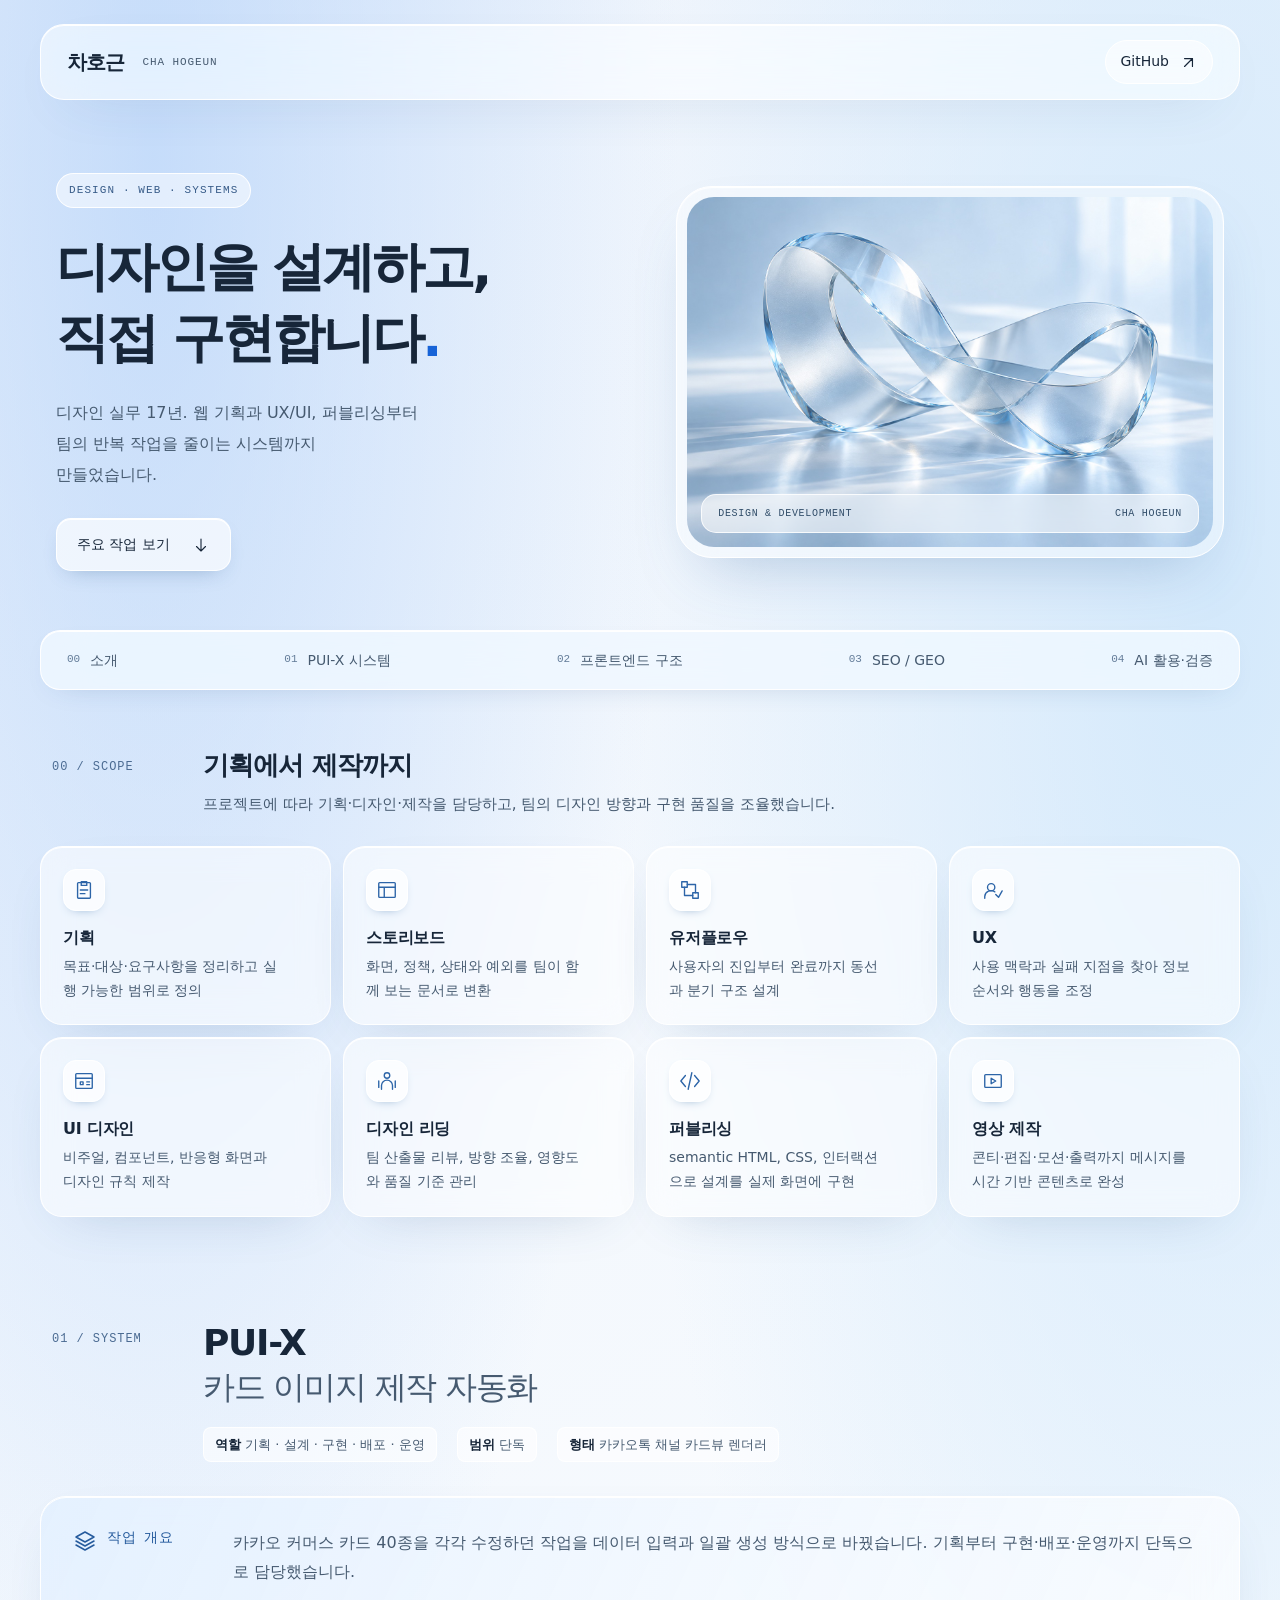
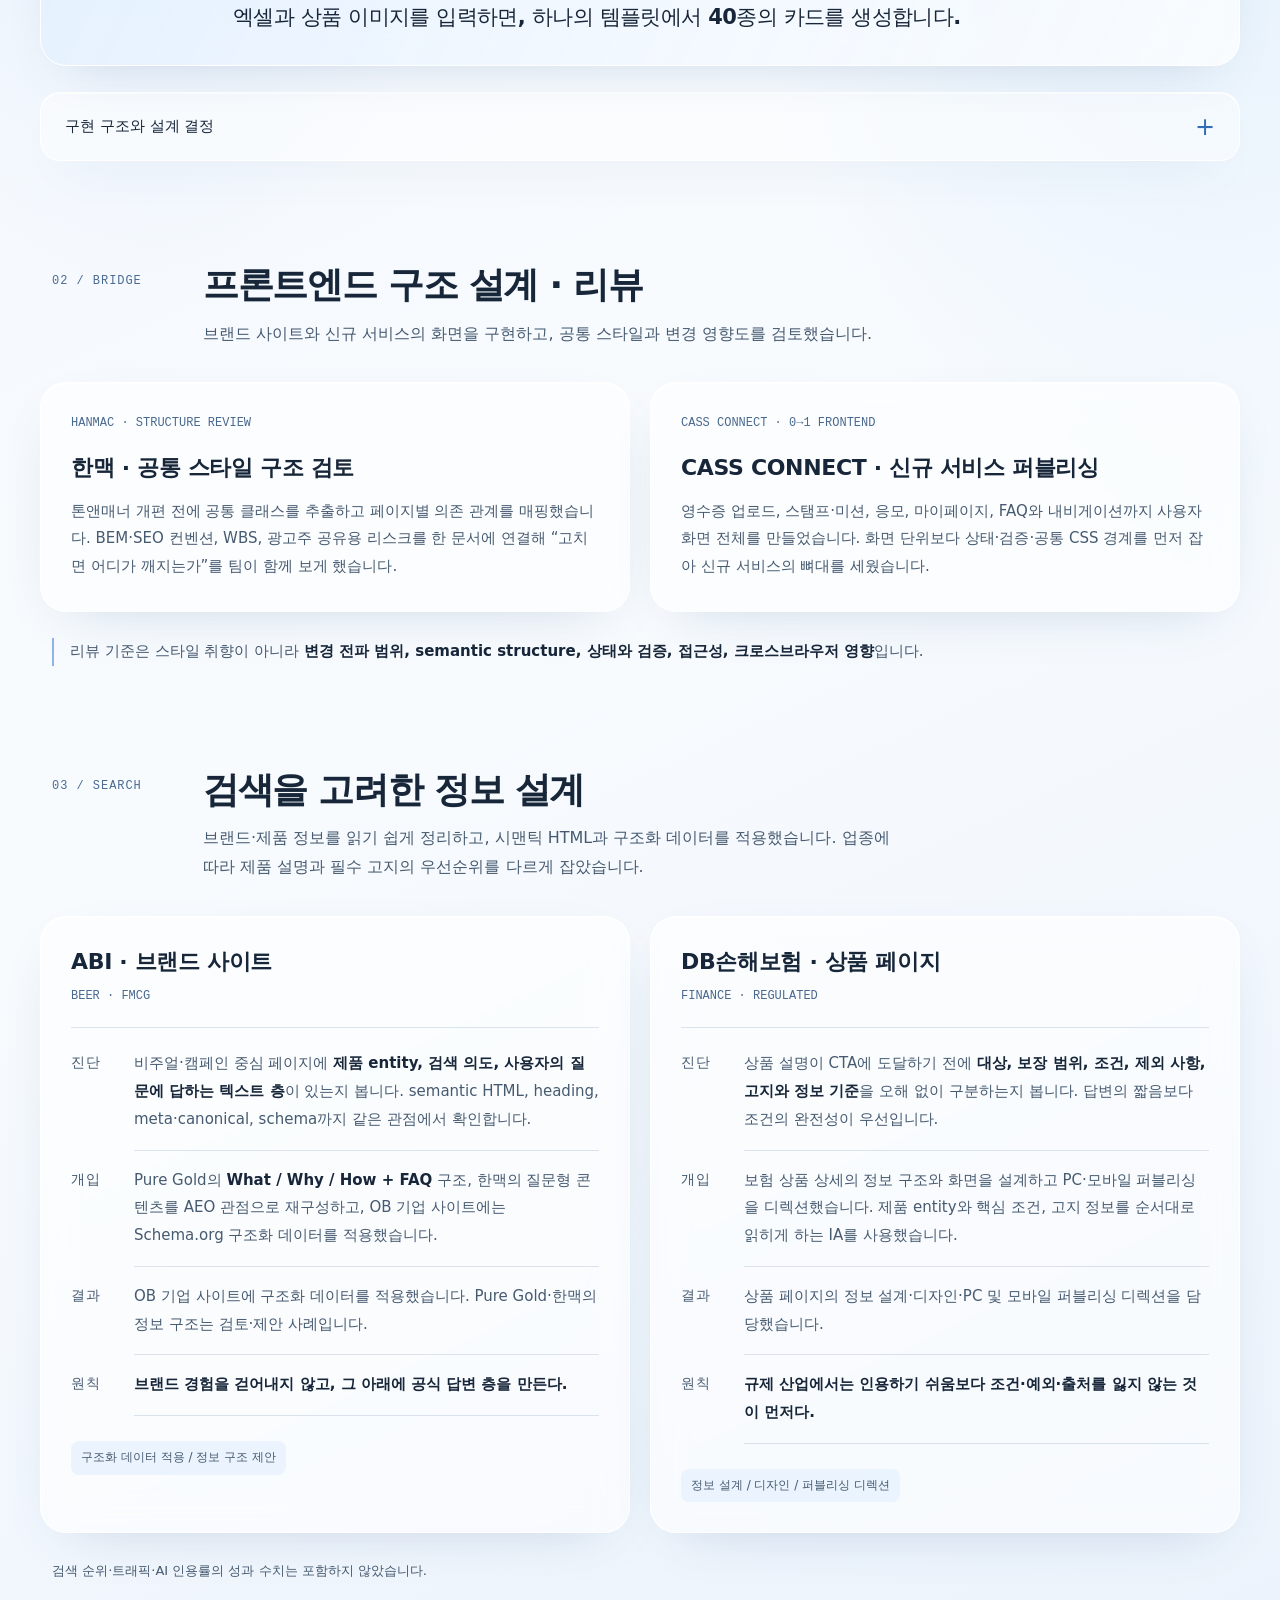
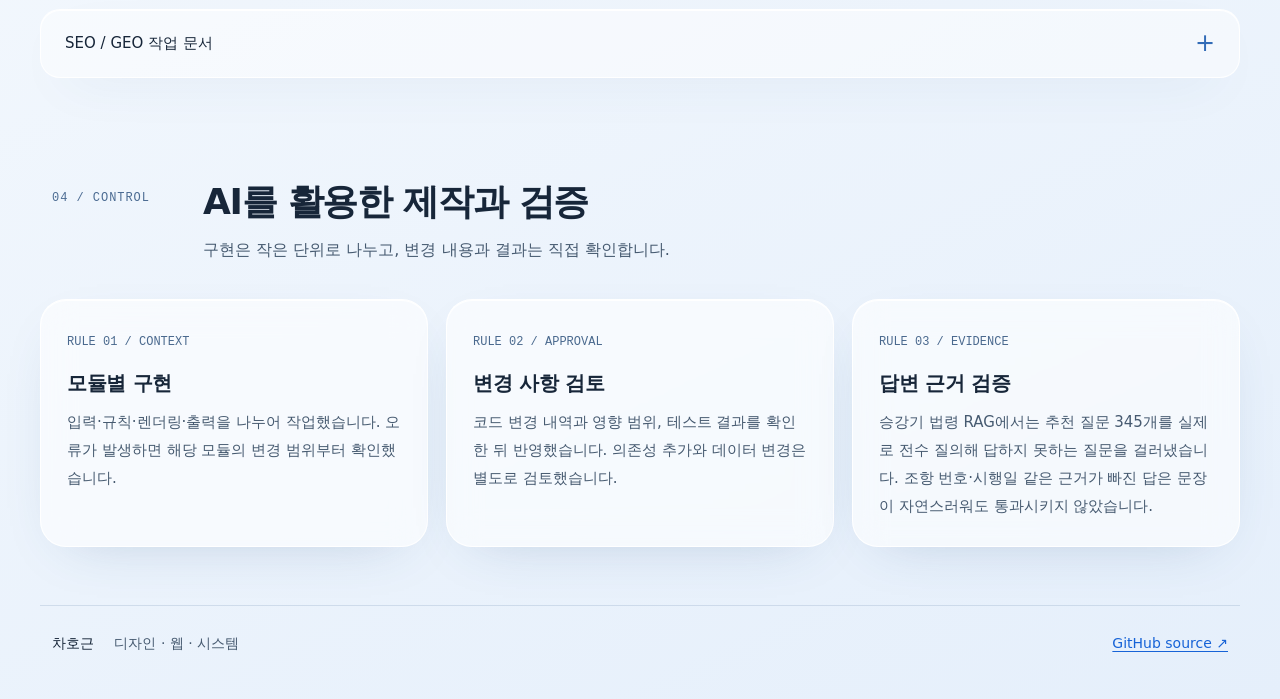
==== commit 39065cc4: "Restyle portfolio with translucent glass surfaces and ice-blue key visual" ====
--- a/index.html
+++ b/index.html
@@ -6,8 +6,8 @@
 <title>차호근 — 디자인 · 웹 · 시스템</title>
 <meta name="description" content="17년 디자인 실무를 기반으로 기획, 스토리보드, 유저플로우, UX/UI 디자인, 디자인 리딩, 퍼블리싱, 영상 제작과 시스템·SEO/GEO를 연결해온 차호근의 포트폴리오입니다.">
 <meta name="robots" content="index,follow">
-<meta name="theme-color" content="#f5f6f7" media="(prefers-color-scheme: light)">
-<meta name="theme-color" content="#f5f6f7" media="(prefers-color-scheme: dark)">
+<meta name="theme-color" content="#edf3fa" media="(prefers-color-scheme: light)">
+<meta name="theme-color" content="#edf3fa" media="(prefers-color-scheme: dark)">
 <link rel="canonical" href="https://nonexpertchassi-creator.github.io/portfolio/">
 <meta property="og:type" content="website">
 <meta property="og:locale" content="ko_KR">
@@ -470,6 +470,7 @@
   }
 </style>
 <link rel="stylesheet" href="assets/editorial.css">
+<link rel="stylesheet" href="assets/glass.css">
 </head>
 <body>
 <svg xmlns="http://www.w3.org/2000/svg" style="display:none" aria-hidden="true"><symbol id="i-arrow" viewBox="0 0 24 24"><path d="M7 17 17 7M7 7h10v10"/></symbol><symbol id="i-down" viewBox="0 0 24 24"><path d="M12 4v16m-6-6 6 6 6-6"/></symbol><symbol id="i-layers" viewBox="0 0 24 24"><path d="m12 3 9 5-9 5-9-5 9-5Zm-9 9 9 5 9-5M3 16l9 5 9-5"/></symbol><symbol id="i-plan" viewBox="0 0 24 24"><rect x="5" y="4" width="14" height="17" rx="1"/><path d="M9 3h6v4H9zM8 12h8m-8 4h5"/></symbol><symbol id="i-story" viewBox="0 0 24 24"><rect x="3" y="4" width="18" height="16" rx="1"/><path d="M3 9h18M9 9v11"/></symbol><symbol id="i-flow" viewBox="0 0 24 24"><rect x="3" y="3" width="6" height="6"/><rect x="15" y="15" width="6" height="6"/><path d="M9 6h9v9M6 9v9h9"/></symbol><symbol id="i-ux" viewBox="0 0 24 24"><circle cx="10" cy="9" r="4"/><path d="M3 21v-2a7 7 0 0 1 11-5m1 3 3 3 4-7"/></symbol><symbol id="i-ui" viewBox="0 0 24 24"><rect x="3" y="4" width="18" height="16" rx="1"/><path d="M3 9h18M8 13h3v3H8zm7 0h3m-3 3h3"/></symbol><symbol id="i-lead" viewBox="0 0 24 24"><circle cx="12" cy="6" r="3"/><path d="M6 21v-4a6 6 0 0 1 12 0v4M3 12v7m18-7v7"/></symbol><symbol id="i-code" viewBox="0 0 24 24"><path d="m7 6-5 6 5 6m10-12 5 6-5 6M14 3l-4 18"/></symbol><symbol id="i-video" viewBox="0 0 24 24"><rect x="3" y="5" width="18" height="14" rx="1"/><path d="m10 9 5 3-5 3V9Z"/></symbol></svg>
@@ -484,7 +485,7 @@
       <p class="positioning">디자인 실무 17년. 웹 기획과 UX/UI, 퍼블리싱부터<br class="desktop-break"> 팀의 반복 작업을 줄이는 시스템까지 만들었습니다.</p>
       <a class="hero-link" href="#pui-x">주요 작업 보기 <svg class="icon" aria-hidden="true"><use href="#i-down"/></svg></a>
     </div>
-    <figure class="hero-art"><img src="assets/structure-kv.jpg" width="1536" height="1024" alt="" fetchpriority="high"><figcaption><span>FORM / STRUCTURE</span><span>01—26</span></figcaption></figure>
+    <figure class="hero-art"><img src="assets/glass-kv.jpg" width="1536" height="1024" alt="" fetchpriority="high"><figcaption><span>DESIGN &amp; DEVELOPMENT</span><span>CHA HOGEUN</span></figcaption></figure>
   </header>
 
 
--- a/assets/glass.css
+++ b/assets/glass.css
@@ -0,0 +1,139 @@
+/* Glass edition: translucent ice-blue surfaces and clear, high-contrast typography. */
+:root {
+  --paper:#edf3fa; --card:rgba(255,255,255,.62); --ink:#172639;
+  --slate:#465a70; --faint:#536980; --hair:rgba(112,144,177,.23);
+  --accent:#1763d7; --accent-mid:#83afe6; --accent-soft:rgba(220,236,255,.7);
+  --glass:rgba(255,255,255,.56); --glass-edge:rgba(255,255,255,.92);
+  --glass-shadow:0 18px 55px -30px rgba(43,85,133,.28),inset 0 1px 0 rgba(255,255,255,.96);
+}
+html { scroll-padding-top:110px; }
+body {
+  background-color:var(--paper);
+  background-image:radial-gradient(ellipse at 12% 4%,rgba(175,207,249,.65),transparent 33%),radial-gradient(ellipse at 95% 15%,rgba(208,231,251,.9),transparent 35%),linear-gradient(155deg,#eef4fc,#f8fbfe 55%,#e5effb);
+  padding:24px 40px 32px;
+}
+.wrap { position:relative; }
+.topbar {
+  min-height:76px; padding:0 26px; border:1px solid var(--glass-edge); border-radius:24px;
+  background:var(--glass); box-shadow:var(--glass-shadow);
+  -webkit-backdrop-filter:blur(22px) saturate(145%); backdrop-filter:blur(22px) saturate(145%);
+}
+.wordmark { font-size:20px; }
+.wordmark span { color:var(--slate); letter-spacing:.08em; }
+.source-link { padding:8px 14px; border-radius:100px; background:rgba(255,255,255,.5); border:1px solid white; }
+.mast { grid-template-columns:1.05fr 1fr; padding:64px 16px 50px; gap:45px; min-height:530px; }
+.hero-copy { position:relative; z-index:1; }
+.hero-copy .eyebrow { display:inline-flex; padding:7px 12px; border:1px solid rgba(255,255,255,.92); border-radius:30px; background:rgba(255,255,255,.5); font-size:11px; color:#375b88; }
+h1 { font-weight:620; font-size:clamp(34px,4.15vw,54px); letter-spacing:-.055em; margin-top:24px; line-height:1.32; }
+.mast .positioning { font-size:16px; max-width:36ch; line-height:1.95; color:var(--slate); }
+.hero-link { gap:22px; margin-top:28px; padding:13px 20px; border:1px solid rgba(255,255,255,.95); border-radius:15px; color:var(--ink); background:rgba(255,255,255,.65); box-shadow:0 9px 22px -12px rgba(34,82,135,.4),inset 0 1px 0 #fff; transition:background .18s,transform .18s; }
+.hero-link:hover { background:white; transform:translateY(-2px); }
+.hero-art {
+  position:relative; padding:10px; border:1px solid white; border-radius:36px;
+  background:rgba(255,255,255,.37); box-shadow:0 30px 65px -30px rgba(56,105,162,.35),inset 0 1px 1px #fff;
+  -webkit-backdrop-filter:blur(18px); backdrop-filter:blur(18px);
+}
+.hero-art img { border-radius:27px; width:100%; height:350px; object-fit:cover; background:#e8f1fb; }
+.hero-art figcaption { position:absolute; bottom:24px; left:24px; right:24px; margin:0; padding:13px 16px; border:1px solid rgba(255,255,255,.8); border-radius:15px; background:rgba(255,255,255,.55); color:#314d69; -webkit-backdrop-filter:blur(20px); backdrop-filter:blur(20px); font-size:10px; }
+.structure-nav {
+  position:sticky; top:14px; z-index:5; justify-content:space-between; padding:7px 10px; gap:3px;
+  border:1px solid rgba(255,255,255,.95); border-radius:20px; background:rgba(241,248,255,.82);
+  -webkit-backdrop-filter:blur(24px) saturate(150%); backdrop-filter:blur(24px) saturate(150%);
+  box-shadow:0 9px 30px -20px rgba(35,77,125,.35),inset 0 1px 0 #fff;
+}
+.structure-nav a,.structure-nav a:first-child { min-height:44px; padding:10px 15px; border:1px solid transparent; border-radius:13px; font-size:14px; transition:background .15s; }
+.structure-nav a:hover,.structure-nav a:focus-visible { background:rgba(255,255,255,.8); border-color:white; }
+.structure-nav .n { color:#637c99; }
+.scope-spectrum { padding:60px 0; border:0; }
+.scope-head,.chapter-head { grid-template-columns:125px minmax(0,1fr); gap:26px; padding:0 12px; }
+.scope-no,.chapter-no { color:#4b6b92!important; }
+h2,.scope-head h2 { font-weight:600; }
+.scope-track { gap:12px; }
+.scope-step {
+  border:1px solid var(--glass-edge); border-radius:22px; padding:22px;
+  background:rgba(255,255,255,.53); box-shadow:var(--glass-shadow);
+  -webkit-backdrop-filter:blur(15px); backdrop-filter:blur(15px);
+}
+.scope-icon { width:42px; height:42px; padding:9px; color:#2d65a8; background:rgba(255,255,255,.7); border:1px solid white; border-radius:13px; box-shadow:0 4px 12px -8px #5180b3; }
+.scope-step h3 { margin-top:16px; }
+.scope-step p { color:var(--slate); font-size:14px; }
+.chapter { padding:44px 0 32px; margin-bottom:26px; border:0; }
+.title-sub { color:var(--slate); }
+.role-line { margin-top:20px; font-size:13px; }
+.role-line span { padding:5px 11px; border-radius:8px; background:rgba(255,255,255,.55); border:1px solid rgba(255,255,255,.85); }
+.problem {
+  background:linear-gradient(115deg,rgba(227,240,255,.8),rgba(255,255,255,.68));
+  border:1px solid white; border-radius:26px; padding:32px;
+  color:var(--ink); box-shadow:var(--glass-shadow);
+  -webkit-backdrop-filter:blur(20px); backdrop-filter:blur(20px);
+}
+.problem .label { color:#255b9d; }
+.problem-copy { color:var(--slate); }
+.problem-copy .definition { color:var(--ink); font-weight:550; }
+.project-detail { border:1px solid var(--glass-edge); border-radius:20px; padding:0 24px; background:rgba(255,255,255,.45); box-shadow:var(--glass-shadow); }
+.project-detail summary { padding:20px 0; }
+.project-detail summary span { color:#326cb7; }
+.project-detail[open] { background:rgba(255,255,255,.66); padding-bottom:24px; }
+.plate,.proof,.decisions { border:1px solid rgba(255,255,255,.95); border-radius:18px; background:rgba(255,255,255,.6); }
+.lane,.arch-layer { border-radius:12px; background:rgba(239,247,255,.7); }
+.flow-node { border-radius:8px; }
+.arch-modules span { border-radius:5px; background:rgba(255,255,255,.82); }
+.bridge,.comparison { gap:20px; }
+.bridge-item,.case,.ai-rule {
+  border:1px solid var(--glass-edge); border-radius:26px; padding:30px;
+  background:rgba(255,255,255,.58); box-shadow:var(--glass-shadow);
+  -webkit-backdrop-filter:blur(16px); backdrop-filter:blur(16px);
+}
+.bridge-item .context,.case-industry,.ai-rule .rule-no { color:#4a698e; }
+.bridge-item h3,.case-head h3 { font-size:22px; }
+.bridge-foot { border-color:#90b4e5; margin-left:12px; }
+.case-head { padding:0 0 20px; border-top:0; }
+.case .status { padding:6px 10px; background:rgba(225,238,253,.6); border-radius:8px; font-family:var(--sans); }
+.project-footnote { padding:0 12px; }
+.ai-grid { gap:18px; }
+.ai-rule { padding:26px; }
+.ai-rule h3 { font-size:20px; }
+footer { padding:25px 12px 10px; margin-top:10px; border-top:1px solid var(--hair); }
+@supports not (backdrop-filter:blur(1px)) { .topbar,.structure-nav,.scope-step,.bridge-item,.case,.ai-rule,.project-detail,.hero-art figcaption { background:#f4f8fd; } }
+@media(min-width:1400px) { .mast { padding:70px 16px 54px; } .hero-art img { height:370px; } }
+@media(max-width:960px) { body { padding:20px 24px 28px; } .mast { gap:25px; padding:48px 8px 38px; min-height:0; } h1 { font-size:38px; } .hero-art img { height:330px; } .scope-head,.chapter-head { grid-template-columns:100px minmax(0,1fr); } .structure-nav a { padding:10px; font-size:13px; } .scope-track { grid-template-columns:repeat(2,minmax(0,1fr)); } .bridge-item,.case { padding:24px; } .ai-grid { grid-template-columns:1fr; } }
+@media(max-width:680px) {
+ body { padding:14px 16px 24px; }
+ .topbar { min-height:66px; padding:0 16px; border-radius:20px; }
+ .wordmark { font-size:18px; gap:12px; } .wordmark span { font-size:9px; }
+ .source-link { font-size:12px; padding:6px 9px; gap:5px; }
+ .mast { grid-template-columns:1fr; gap:30px; padding:38px 5px 30px; }
+ h1 { font-size:clamp(32px,8.2vw,44px); }
+ .mast .positioning { font-size:15px; line-height:1.9; }
+ .hero-art { border-radius:28px; padding:8px; }
+ .hero-art img { height:auto; aspect-ratio:1.42; border-radius:21px; }
+ .hero-art figcaption { bottom:18px; left:18px; right:18px; font-size:9px; padding:11px; }
+ .structure-nav { position:relative; top:auto; justify-content:flex-start; border-radius:18px; padding:8px; gap:3px; }
+ .structure-nav a { min-height:40px; padding:8px 9px; font-size:12px; gap:6px; }
+ .structure-nav .n { font-size:10px; }
+ .scope-spectrum { padding:38px 0 26px; }
+ .scope-head,.chapter-head { grid-template-columns:1fr; gap:10px; padding:0 5px; }
+ .scope-track { gap:10px; }
+ .scope-step { padding:18px 16px; border-radius:20px; }
+ .scope-step p { font-size:13px; }
+ .scope-head p { font-size:14px; }
+ .chapter { padding:32px 0 16px; margin-bottom:14px; }
+ .problem { padding:24px; border-radius:22px; grid-template-columns:1fr; }
+ .problem-copy { font-size:15px; }
+ .problem-copy .definition { font-size:18px; }
+ .project-detail { padding:0 18px; }
+ .project-detail summary { font-size:14px; }
+ .bridge,.comparison { grid-template-columns:1fr; gap:16px; }
+ .bridge-item,.case,.ai-rule { border-radius:22px; padding:24px; }
+ .case dl { grid-template-columns:32px minmax(0,1fr); gap:14px; }
+ .role-line { gap:6px; font-size:12px; }
+ .role-line span { max-width:100%; }
+ .document-links { font-size:14px; }
+ html { scroll-padding-top:24px; }
+}
+@media print {
+ body { background:white; }
+ .topbar,.structure-nav,.hero-art { display:none; }
+ .scope-step,.problem,.project-detail,.bridge-item,.case,.ai-rule,.plate,.proof,.decisions { background:white; box-shadow:none; border:1px solid #d8dce2; -webkit-backdrop-filter:none; backdrop-filter:none; }
+ .mast { min-height:0; padding:20px 0; }
+}
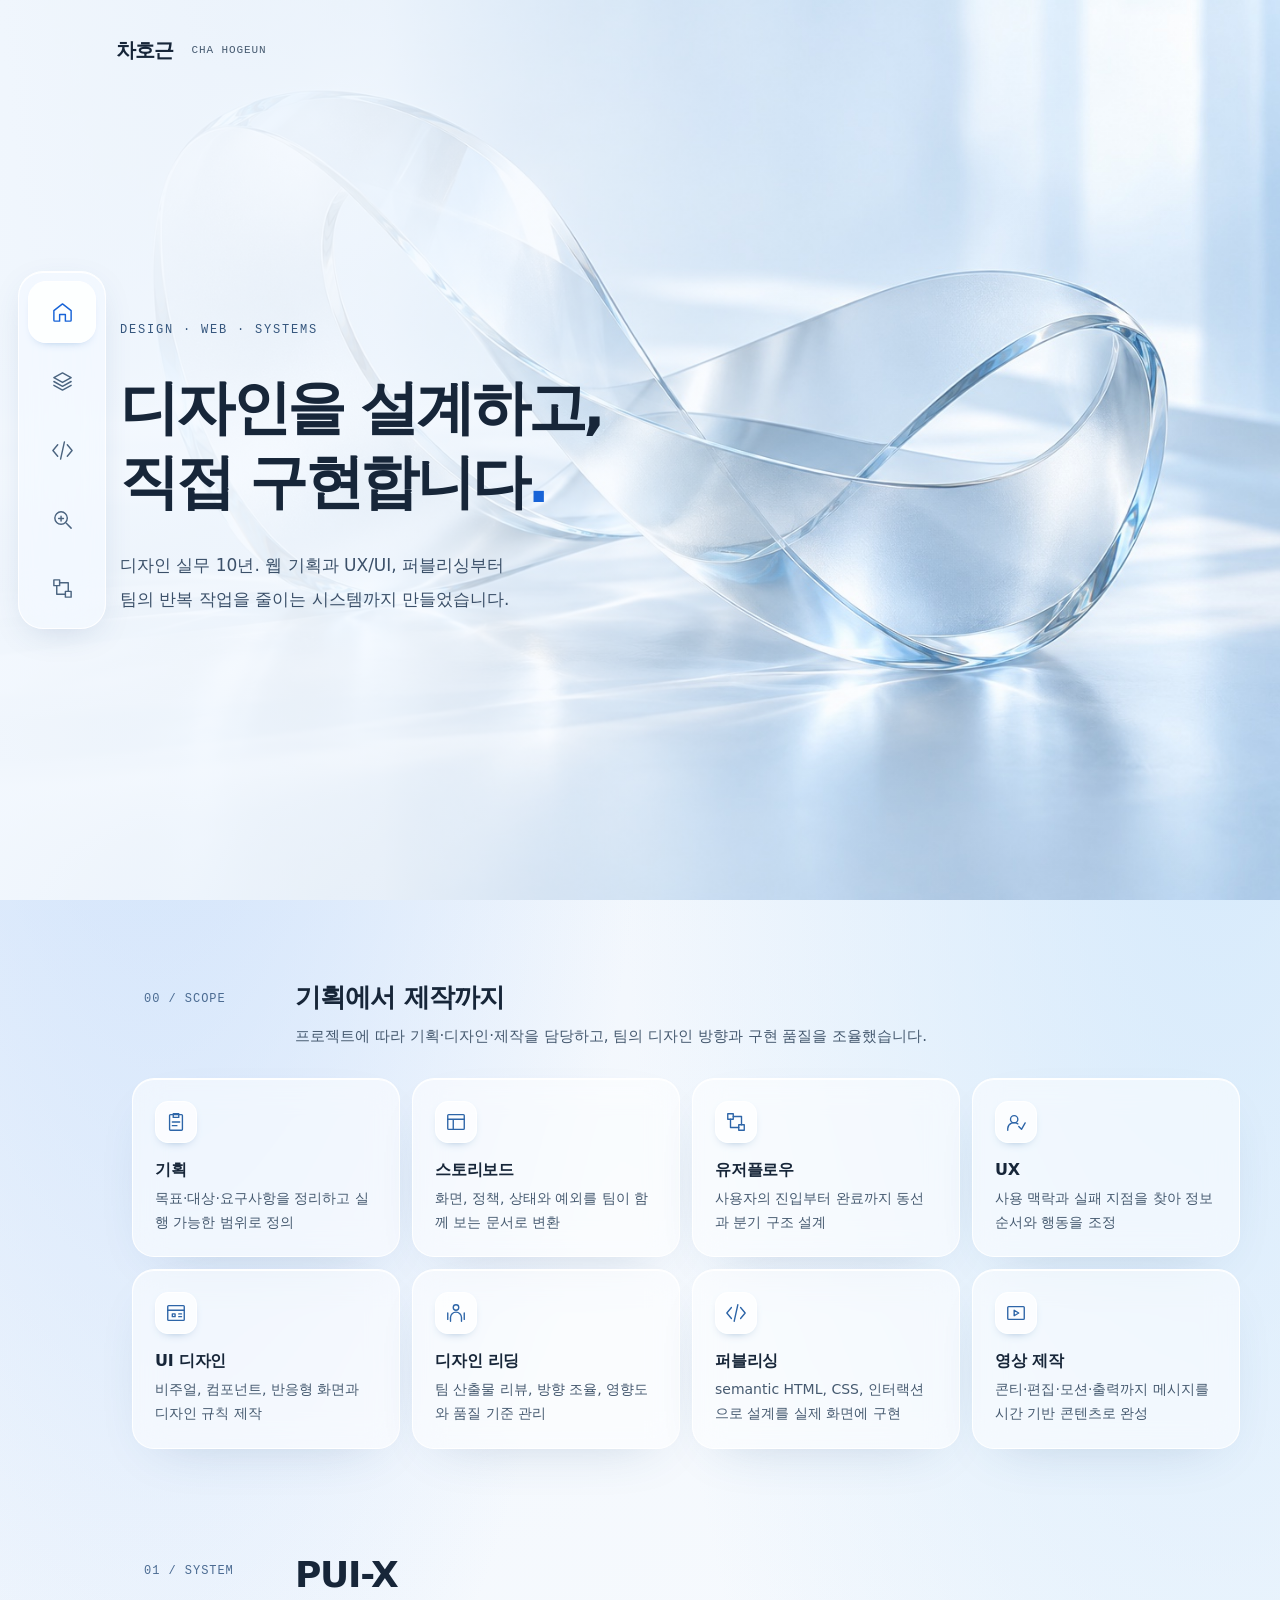
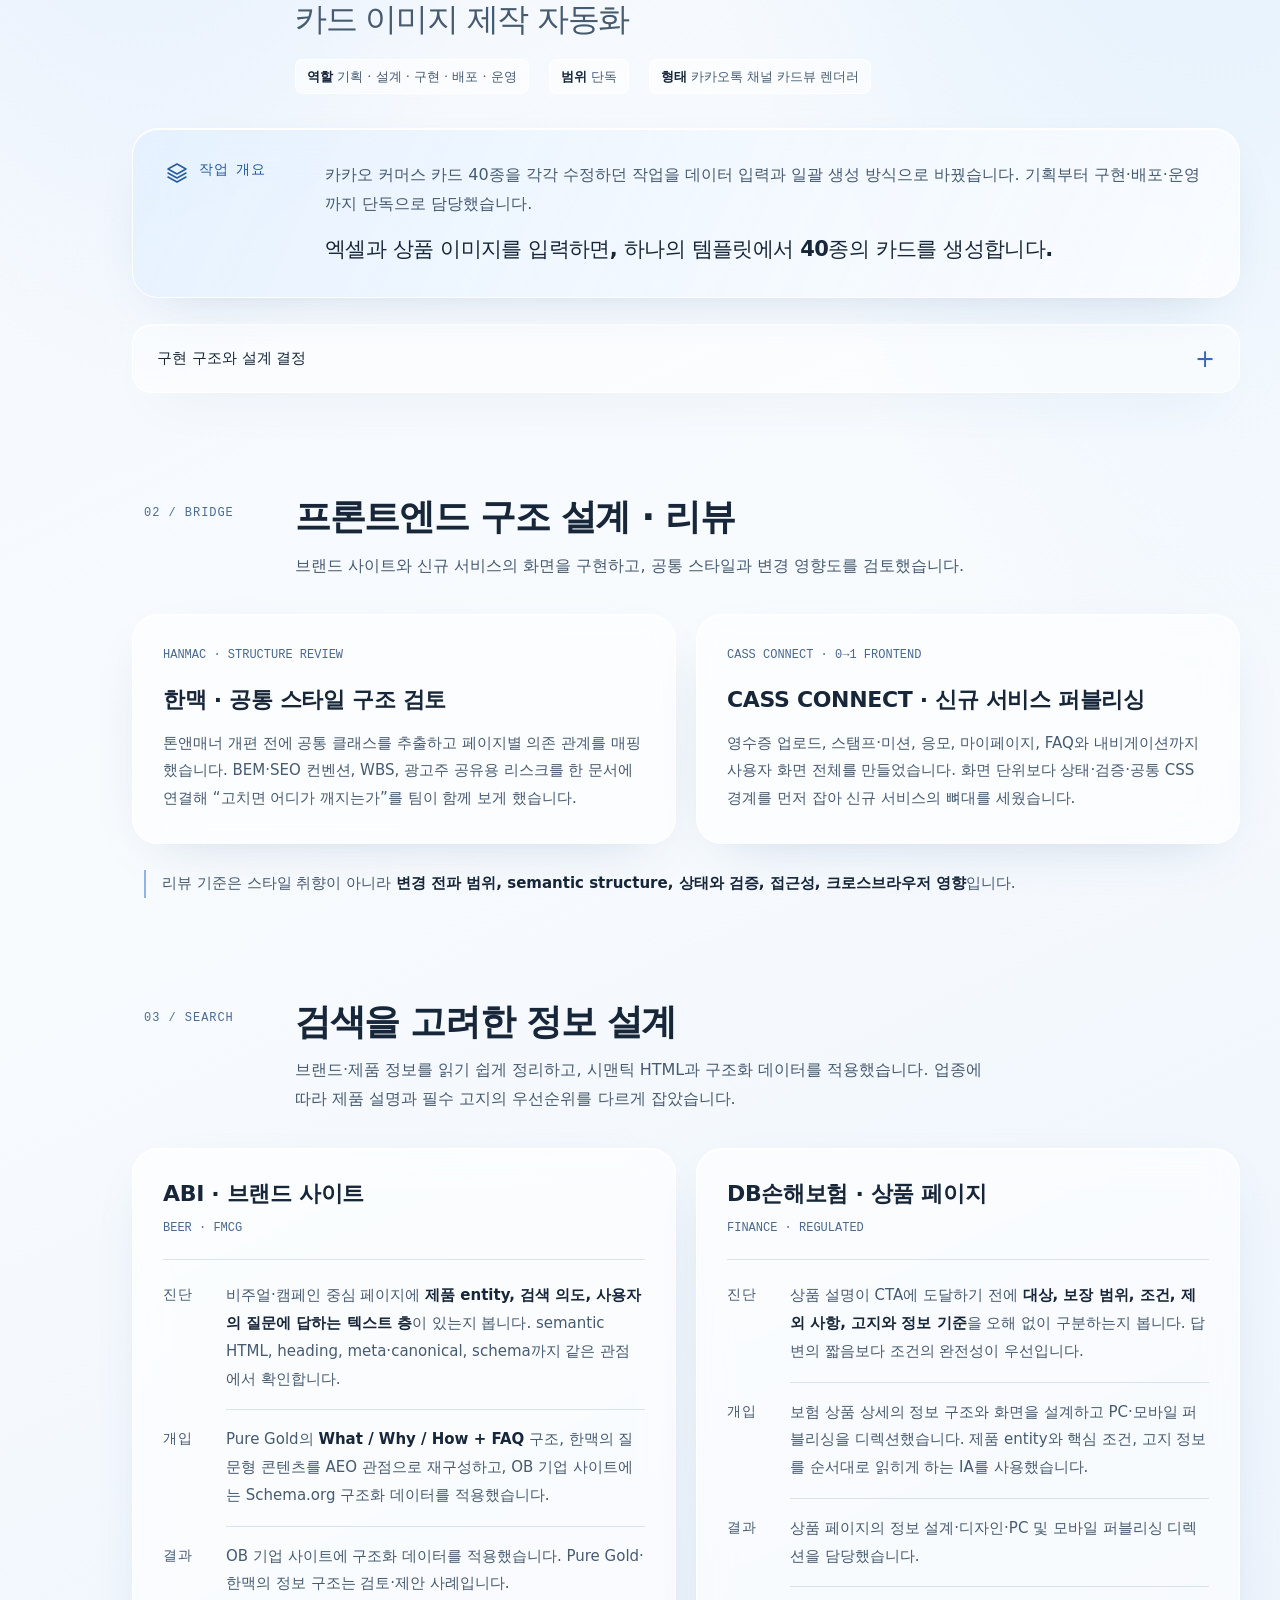
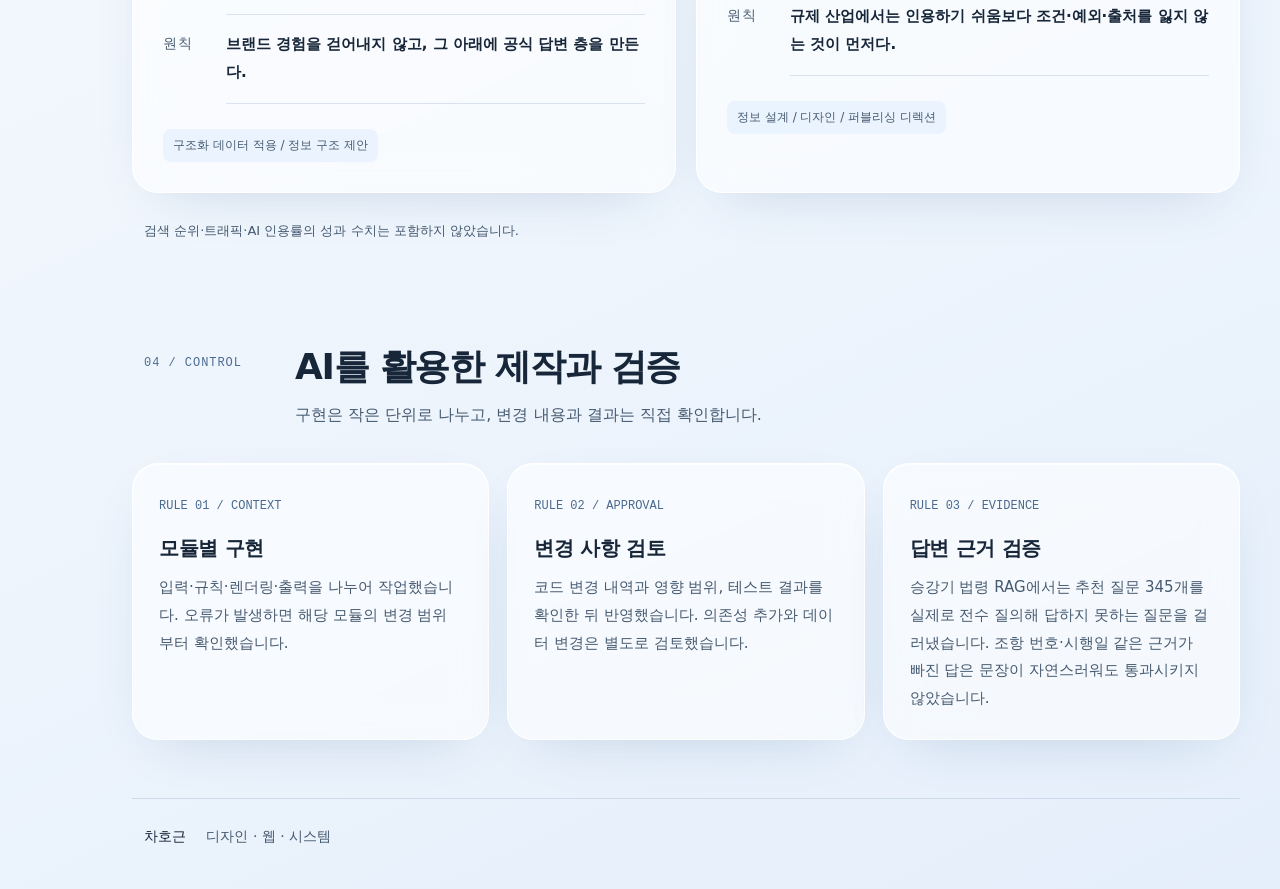
==== commit dfa378c8: "Add side and mobile icon navigation, full-bleed hero and correct experience" ====
--- a/index.html
+++ b/index.html
@@ -4,7 +4,7 @@
 <meta charset="utf-8">
 <meta name="viewport" content="width=device-width, initial-scale=1">
 <title>차호근 — 디자인 · 웹 · 시스템</title>
-<meta name="description" content="17년 디자인 실무를 기반으로 기획, 스토리보드, 유저플로우, UX/UI 디자인, 디자인 리딩, 퍼블리싱, 영상 제작과 시스템·SEO/GEO를 연결해온 차호근의 포트폴리오입니다.">
+<meta name="description" content="10년 디자인 실무를 기반으로 기획, 스토리보드, 유저플로우, UX/UI 디자인, 디자인 리딩, 퍼블리싱, 영상 제작과 시스템·SEO/GEO를 연결해온 차호근의 포트폴리오입니다.">
 <meta name="robots" content="index,follow">
 <meta name="theme-color" content="#edf3fa" media="(prefers-color-scheme: light)">
 <meta name="theme-color" content="#edf3fa" media="(prefers-color-scheme: dark)">
@@ -13,7 +13,7 @@
 <meta property="og:locale" content="ko_KR">
 <meta property="og:site_name" content="차호근 포트폴리오">
 <meta property="og:title" content="차호근 — 디자인 · 웹 · 시스템">
-<meta property="og:description" content="디자인 실무 17년. 웹 기획·UX/UI·퍼블리싱과 제작 자동화 시스템 작업을 소개합니다.">
+<meta property="og:description" content="디자인 실무 10년. 웹 기획·UX/UI·퍼블리싱과 제작 자동화 시스템 작업을 소개합니다.">
 <meta property="og:url" content="https://nonexpertchassi-creator.github.io/portfolio/">
 <meta name="twitter:card" content="summary">
 <meta name="twitter:title" content="차호근 — 디자인 · 웹 · 시스템">
@@ -36,8 +36,7 @@
         "GEO",
         "AEO",
         "AI-assisted Development"
-      ],
-      "sameAs": ["https://github.com/nonexpertchassi-creator"]
+      ]
     },
     {
       "@type": "WebSite",
@@ -471,30 +470,30 @@
 </style>
 <link rel="stylesheet" href="assets/editorial.css">
 <link rel="stylesheet" href="assets/glass.css">
+<link rel="stylesheet" href="assets/navigation.css">
 </head>
 <body>
-<svg xmlns="http://www.w3.org/2000/svg" style="display:none" aria-hidden="true"><symbol id="i-arrow" viewBox="0 0 24 24"><path d="M7 17 17 7M7 7h10v10"/></symbol><symbol id="i-down" viewBox="0 0 24 24"><path d="M12 4v16m-6-6 6 6 6-6"/></symbol><symbol id="i-layers" viewBox="0 0 24 24"><path d="m12 3 9 5-9 5-9-5 9-5Zm-9 9 9 5 9-5M3 16l9 5 9-5"/></symbol><symbol id="i-plan" viewBox="0 0 24 24"><rect x="5" y="4" width="14" height="17" rx="1"/><path d="M9 3h6v4H9zM8 12h8m-8 4h5"/></symbol><symbol id="i-story" viewBox="0 0 24 24"><rect x="3" y="4" width="18" height="16" rx="1"/><path d="M3 9h18M9 9v11"/></symbol><symbol id="i-flow" viewBox="0 0 24 24"><rect x="3" y="3" width="6" height="6"/><rect x="15" y="15" width="6" height="6"/><path d="M9 6h9v9M6 9v9h9"/></symbol><symbol id="i-ux" viewBox="0 0 24 24"><circle cx="10" cy="9" r="4"/><path d="M3 21v-2a7 7 0 0 1 11-5m1 3 3 3 4-7"/></symbol><symbol id="i-ui" viewBox="0 0 24 24"><rect x="3" y="4" width="18" height="16" rx="1"/><path d="M3 9h18M8 13h3v3H8zm7 0h3m-3 3h3"/></symbol><symbol id="i-lead" viewBox="0 0 24 24"><circle cx="12" cy="6" r="3"/><path d="M6 21v-4a6 6 0 0 1 12 0v4M3 12v7m18-7v7"/></symbol><symbol id="i-code" viewBox="0 0 24 24"><path d="m7 6-5 6 5 6m10-12 5 6-5 6M14 3l-4 18"/></symbol><symbol id="i-video" viewBox="0 0 24 24"><rect x="3" y="5" width="18" height="14" rx="1"/><path d="m10 9 5 3-5 3V9Z"/></symbol></svg>
+<svg xmlns="http://www.w3.org/2000/svg" style="display:none" aria-hidden="true"><symbol id="i-arrow" viewBox="0 0 24 24"><path d="M7 17 17 7M7 7h10v10"/></symbol><symbol id="i-down" viewBox="0 0 24 24"><path d="M12 4v16m-6-6 6 6 6-6"/></symbol><symbol id="i-layers" viewBox="0 0 24 24"><path d="m12 3 9 5-9 5-9-5 9-5Zm-9 9 9 5 9-5M3 16l9 5 9-5"/></symbol><symbol id="i-plan" viewBox="0 0 24 24"><rect x="5" y="4" width="14" height="17" rx="1"/><path d="M9 3h6v4H9zM8 12h8m-8 4h5"/></symbol><symbol id="i-story" viewBox="0 0 24 24"><rect x="3" y="4" width="18" height="16" rx="1"/><path d="M3 9h18M9 9v11"/></symbol><symbol id="i-flow" viewBox="0 0 24 24"><rect x="3" y="3" width="6" height="6"/><rect x="15" y="15" width="6" height="6"/><path d="M9 6h9v9M6 9v9h9"/></symbol><symbol id="i-ux" viewBox="0 0 24 24"><circle cx="10" cy="9" r="4"/><path d="M3 21v-2a7 7 0 0 1 11-5m1 3 3 3 4-7"/></symbol><symbol id="i-ui" viewBox="0 0 24 24"><rect x="3" y="4" width="18" height="16" rx="1"/><path d="M3 9h18M8 13h3v3H8zm7 0h3m-3 3h3"/></symbol><symbol id="i-lead" viewBox="0 0 24 24"><circle cx="12" cy="6" r="3"/><path d="M6 21v-4a6 6 0 0 1 12 0v4M3 12v7m18-7v7"/></symbol><symbol id="i-code" viewBox="0 0 24 24"><path d="m7 6-5 6 5 6m10-12 5 6-5 6M14 3l-4 18"/></symbol><symbol id="i-video" viewBox="0 0 24 24"><rect x="3" y="5" width="18" height="14" rx="1"/><path d="m10 9 5 3-5 3V9Z"/></symbol><symbol id="i-home" viewBox="0 0 24 24"><path d="m3 10 9-7 9 7v10a1 1 0 0 1-1 1h-5v-7H9v7H4a1 1 0 0 1-1-1V10Z"/></symbol><symbol id="i-search" viewBox="0 0 24 24"><circle cx="10.5" cy="10.5" r="6.5"/><path d="m16 16 5 5M8 11h5m-2.5-2.5v5"/></symbol></svg>
 <a class="skip-link" href="#content">본문 바로가기</a>
 <div class="wrap">
 
-  <div class="topbar"><a href="#positioning" class="wordmark">차호근<span>CHA HOGEUN</span></a><a href="https://github.com/nonexpertchassi-creator/portfolio" target="_blank" rel="noopener" class="source-link">GitHub <svg class="icon" aria-hidden="true"><use href="#i-arrow"/></svg></a></div>
+  <div class="topbar"><a href="#positioning" class="wordmark">차호근<span>CHA HOGEUN</span></a></div>
   <header class="mast" id="positioning">
     <div class="hero-copy">
       <div class="eyebrow">DESIGN · WEB · SYSTEMS</div>
       <h1>디자인을 설계하고,<br>직접 구현합니다<span class="blue">.</span></h1>
-      <p class="positioning">디자인 실무 17년. 웹 기획과 UX/UI, 퍼블리싱부터<br class="desktop-break"> 팀의 반복 작업을 줄이는 시스템까지 만들었습니다.</p>
-      <a class="hero-link" href="#pui-x">주요 작업 보기 <svg class="icon" aria-hidden="true"><use href="#i-down"/></svg></a>
+      <p class="positioning">디자인 실무 10년. 웹 기획과 UX/UI, 퍼블리싱부터<br class="desktop-break"> 팀의 반복 작업을 줄이는 시스템까지 만들었습니다.</p>
     </div>
-    <figure class="hero-art"><img src="assets/glass-kv.jpg" width="1536" height="1024" alt="" fetchpriority="high"><figcaption><span>DESIGN &amp; DEVELOPMENT</span><span>CHA HOGEUN</span></figcaption></figure>
+    <figure class="hero-art"><img src="assets/glass-kv.jpg" width="1536" height="1024" alt="" fetchpriority="high"></figure>
   </header>
 
 
   <nav class="structure-nav" aria-label="포트폴리오 목차">
-    <a href="#positioning"><span class="n">00</span>소개</a>
-    <a href="#pui-x"><span class="n">01</span>PUI-X 시스템</a>
-    <a href="#frontend"><span class="n">02</span>프론트엔드 구조</a>
-    <a href="#seo-geo"><span class="n">03</span>SEO / GEO</a>
-    <a href="#ai-method"><span class="n">04</span>AI 활용·검증</a>
+    <a href="#positioning" aria-label="소개" aria-current="location"><svg class="icon nav-icon" aria-hidden="true"><use href="#i-home"/></svg><span class="nav-label" aria-hidden="true">소개</span></a>
+    <a href="#pui-x" aria-label="PUI-X"><svg class="icon nav-icon" aria-hidden="true"><use href="#i-layers"/></svg><span class="nav-label" aria-hidden="true">PUI-X</span></a>
+    <a href="#frontend" aria-label="프론트엔드"><svg class="icon nav-icon" aria-hidden="true"><use href="#i-code"/></svg><span class="nav-label" aria-hidden="true">프론트엔드</span></a>
+    <a href="#seo-geo" aria-label="SEO / GEO"><svg class="icon nav-icon" aria-hidden="true"><use href="#i-search"/></svg><span class="nav-label" aria-hidden="true">SEO / GEO</span></a>
+    <a href="#ai-method" aria-label="AI 활용"><svg class="icon nav-icon" aria-hidden="true"><use href="#i-flow"/></svg><span class="nav-label" aria-hidden="true">AI 활용</span></a>
   </nav>
 
   <main id="content">
@@ -707,7 +706,6 @@
       </div>
 
       <p class="project-footnote">검색 순위·트래픽·AI 인용률의 성과 수치는 포함하지 않았습니다.</p>
-      <details class="project-detail"><summary>SEO / GEO 작업 문서 <span aria-hidden="true">+</span></summary><div class="document-links"><a href="https://github.com/nonexpertchassi-creator/portfolio/blob/main/docs/seo-geo.md" target="_blank" rel="noopener">작업 이력 상세 ↗</a><a href="https://github.com/nonexpertchassi-creator/portfolio/blob/main/docs/geo-method.md" target="_blank" rel="noopener">진단 방법 정리 ↗</a></div></details>
     </section>
 
     <section class="chapter" id="ai-method" aria-labelledby="ai-title">
@@ -747,9 +745,9 @@
 
   <footer>
     <span>차호근 <span class="footer-role">디자인 · 웹 · 시스템</span></span>
-    <span><a href="https://github.com/nonexpertchassi-creator/portfolio" target="_blank" rel="noopener">GitHub source ↗</a></span>
   </footer>
 
 </div>
+<script src="assets/navigation.js" defer></script>
 </body>
 </html>
--- a/assets/navigation.css
+++ b/assets/navigation.css
@@ -0,0 +1,61 @@
+/* Full-bleed key visual with an icon dock. */
+html { scroll-padding-top:28px; }
+body { padding:0; overflow-x:clip; }
+.wrap { max-width:none; }
+.topbar { position:absolute; z-index:3; top:0; left:0; width:100%; min-height:100px; padding:0 max(116px,calc((100vw - 1120px)/2)); background:none; border:0; border-radius:0; box-shadow:none; -webkit-backdrop-filter:none; backdrop-filter:none; }
+.wordmark { color:#172639; }
+.mast { position:relative; isolation:isolate; display:flex; align-items:center; min-height:760px; min-height:100svh; width:100%; padding:140px max(120px,calc((100vw - 1120px)/2)) 110px; margin:0; overflow:hidden; }
+.hero-art { position:absolute; z-index:-2; inset:0; width:100%; height:100%; padding:0; margin:0; border:0; border-radius:0; box-shadow:none; background:#dcebf8; -webkit-backdrop-filter:none; backdrop-filter:none; }
+.hero-art img { width:100%; height:100%; max-width:none; aspect-ratio:auto; object-fit:cover; object-position:60% 50%; border-radius:0; }
+.mast::before { content:""; position:absolute; z-index:-1; inset:0; background:linear-gradient(90deg,rgba(244,249,255,.96) 0%,rgba(244,249,255,.87) 30%,rgba(237,246,255,.25) 62%,transparent 100%); pointer-events:none; }
+.hero-copy { width:100%; max-width:700px; }
+.hero-copy .eyebrow { border:0; background:none; padding:0; font-size:12px; letter-spacing:.15em; color:#36577e; }
+h1 { font-size:clamp(40px,4.6vw,68px); line-height:1.26; margin-top:28px; }
+.mast .positioning { max-width:43ch; font-size:17px; margin-top:30px; color:#3b5069; }
+main,footer { width:calc(100% - 172px); max-width:1200px; margin-left:auto; margin-right:40px; }
+main { padding-top:22px; }
+footer { padding-bottom:40px; }
+.structure-nav { position:fixed; z-index:10; top:50%; bottom:auto; left:18px; right:auto; transform:translateY(-50%); display:flex; flex-direction:column; align-items:center; justify-content:center; width:88px; padding:9px; gap:7px; border-radius:25px; background:rgba(244,249,255,.66); border:1px solid rgba(255,255,255,.96); box-shadow:0 10px 36px -14px rgba(47,84,131,.25),inset 0 1px 0 #fff; -webkit-backdrop-filter:blur(26px) saturate(140%); backdrop-filter:blur(26px) saturate(140%); }
+.structure-nav a,.structure-nav a:first-child { position:relative; display:grid; place-items:center; width:68px; height:62px; min-height:62px; padding:0; margin:0; border:1px solid transparent; border-radius:18px; color:#4b6480; text-decoration:none; }
+.structure-nav .nav-icon { grid-area:1/1; width:23px; height:23px; opacity:1; transform:scale(1); transition:opacity .18s,transform .18s; }
+.nav-label { grid-area:1/1; display:block; font-size:11px; line-height:1.4; white-space:nowrap; font-weight:650; letter-spacing:-.03em; opacity:0; transform:translateY(5px); transition:opacity .18s,transform .18s; }
+.structure-nav a[aria-current="location"] { background:rgba(255,255,255,.8); border-color:white; color:#1763d7; box-shadow:0 5px 12px -9px #6295cf; }
+.structure-nav a:focus-visible .nav-icon { opacity:0; transform:scale(.8); }
+.structure-nav a:focus-visible .nav-label { opacity:1; transform:translateY(0); }
+@media(hover:hover) {
+ .structure-nav a:hover .nav-icon { opacity:0; transform:scale(.8); }
+ .structure-nav a:hover .nav-label { opacity:1; transform:translateY(0); }
+}
+@media(min-width:1450px) { main,footer { margin-left:auto; margin-right:auto; } }
+@media(max-width:960px) {
+ .topbar { min-height:88px; padding:0 120px; }
+ .mast { padding:130px 120px 90px; }
+ h1 { font-size:44px; }
+ main,footer { width:calc(100% - 148px); margin-right:28px; }
+ .mast::before { background:linear-gradient(90deg,rgba(244,249,255,.96),rgba(244,249,255,.8) 46%,rgba(237,246,255,.2)); }
+}
+@media(max-width:680px) {
+ body { padding-bottom:calc(94px + env(safe-area-inset-bottom,0px)); }
+ .topbar { min-height:80px; padding:0 25px; }
+ .wordmark { font-size:20px; }
+ .wordmark span { font-size:10px; }
+ .mast { min-height:700px; min-height:100svh; align-items:flex-start; padding:150px 26px 170px; }
+ .hero-copy { max-width:100%; }
+ h1 { font-size:clamp(34px,8.5vw,50px); line-height:1.28; }
+ .hero-copy .eyebrow { font-size:10px; }
+ .mast .positioning { font-size:15px; max-width:33ch; line-height:1.9; margin-top:25px; }
+ .hero-art img { object-position:62% 50%; }
+ .mast::before { background:linear-gradient(180deg,rgba(244,249,255,.95),rgba(244,249,255,.82) 36%,rgba(237,246,255,.08) 75%); }
+ main,footer { width:auto; max-width:none; margin-left:18px; margin-right:18px; }
+ .structure-nav { top:auto; bottom:calc(12px + env(safe-area-inset-bottom,0px)); left:50%; right:auto; transform:translateX(-50%); flex-direction:row; width:calc(100% - 32px); max-width:420px; padding:7px; gap:3px; border-radius:24px; justify-content:space-between; }
+ .structure-nav a,.structure-nav a:first-child { width:auto; flex:1; height:55px; min-height:55px; border-radius:17px; }
+ .structure-nav a:nth-child(odd) { border:1px solid transparent; }
+ .structure-nav a[aria-current="location"] { border-color:white; }
+ .structure-nav .nav-icon { width:22px; height:22px; }
+ .nav-label { font-size:10px; }
+ .structure-nav a[aria-current="location"] .nav-icon { opacity:0; transform:scale(.8); }
+ .structure-nav a[aria-current="location"] .nav-label { opacity:1; transform:translateY(0); }
+ footer { padding-bottom:20px; }
+}
+@media(prefers-reduced-motion:reduce) { .nav-icon,.nav-label { transition:none!important; } }
+@media print { body { padding:0; } .topbar,.structure-nav { display:none; } .mast { min-height:0; padding:25px 0; display:block; } .mast::before { display:none; } .hero-art { display:none; } main,footer { width:100%; margin:0; } h1 { font-size:34px; } }
